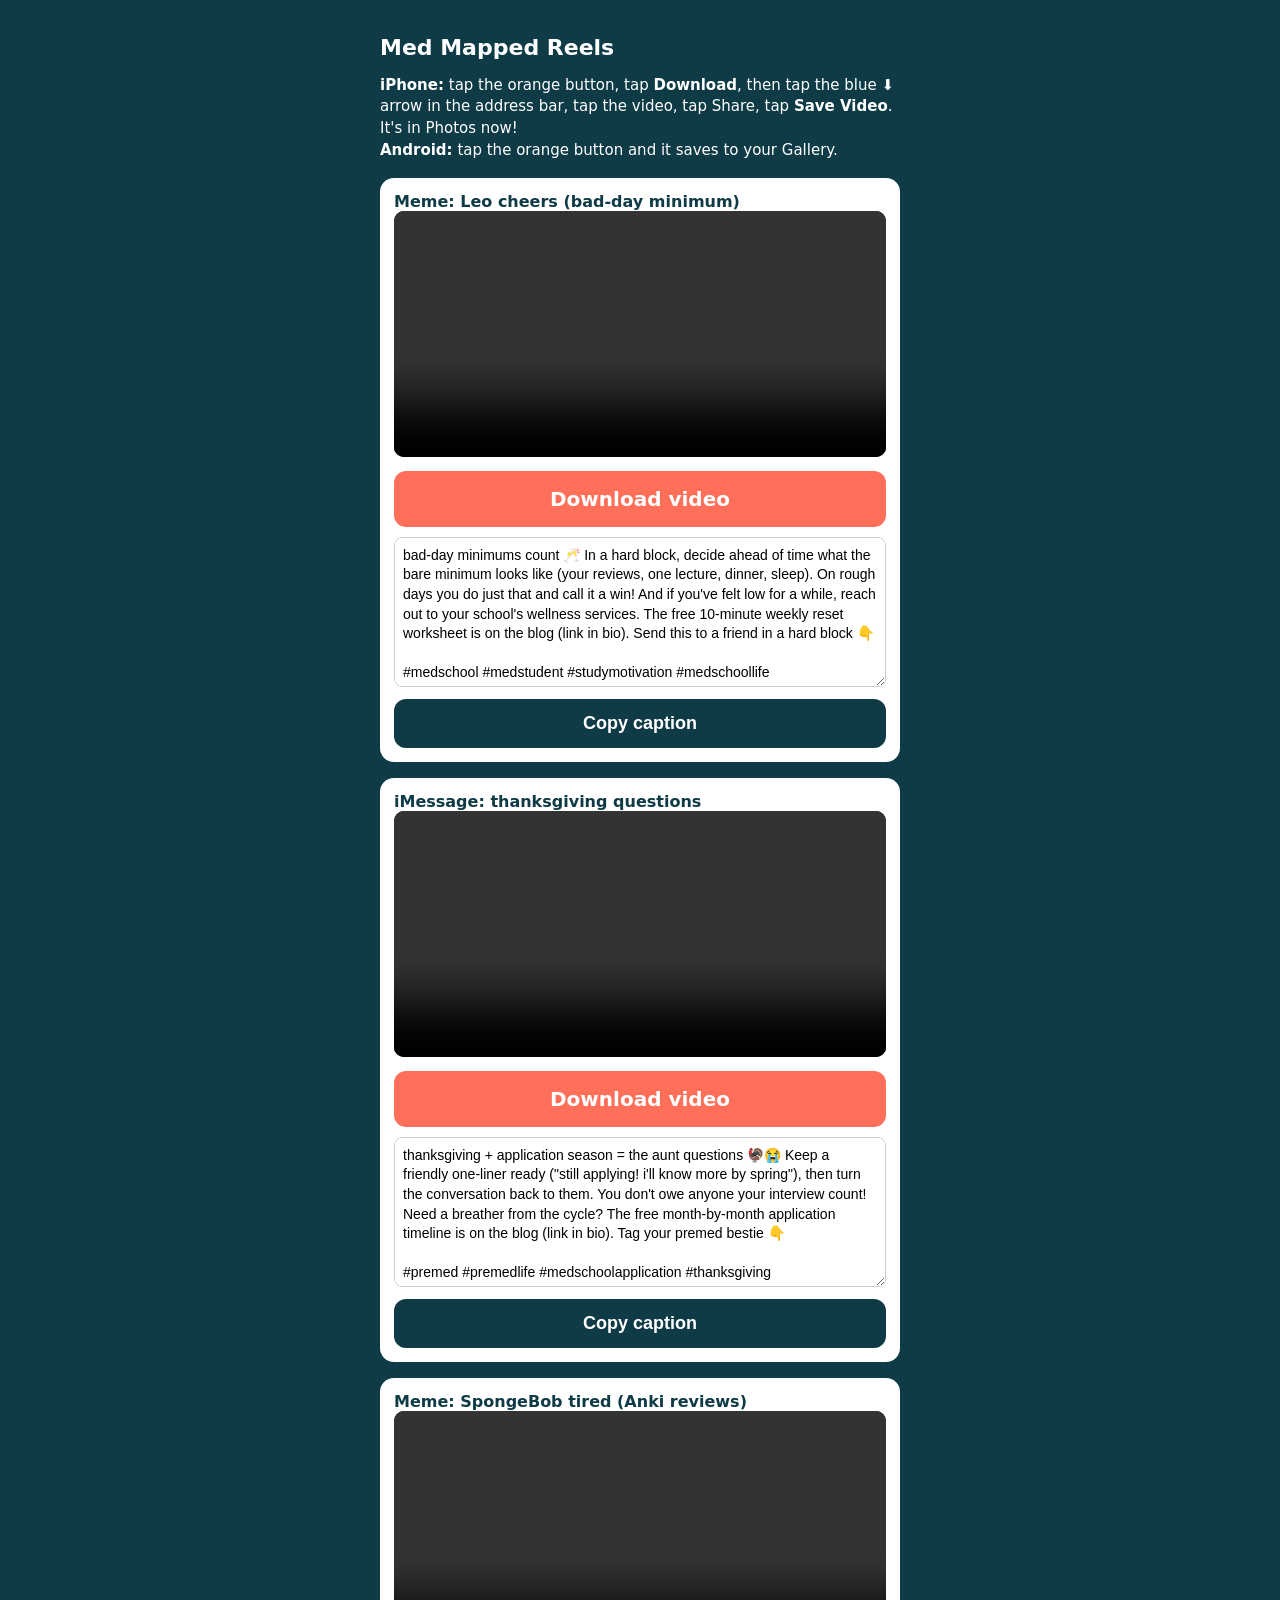
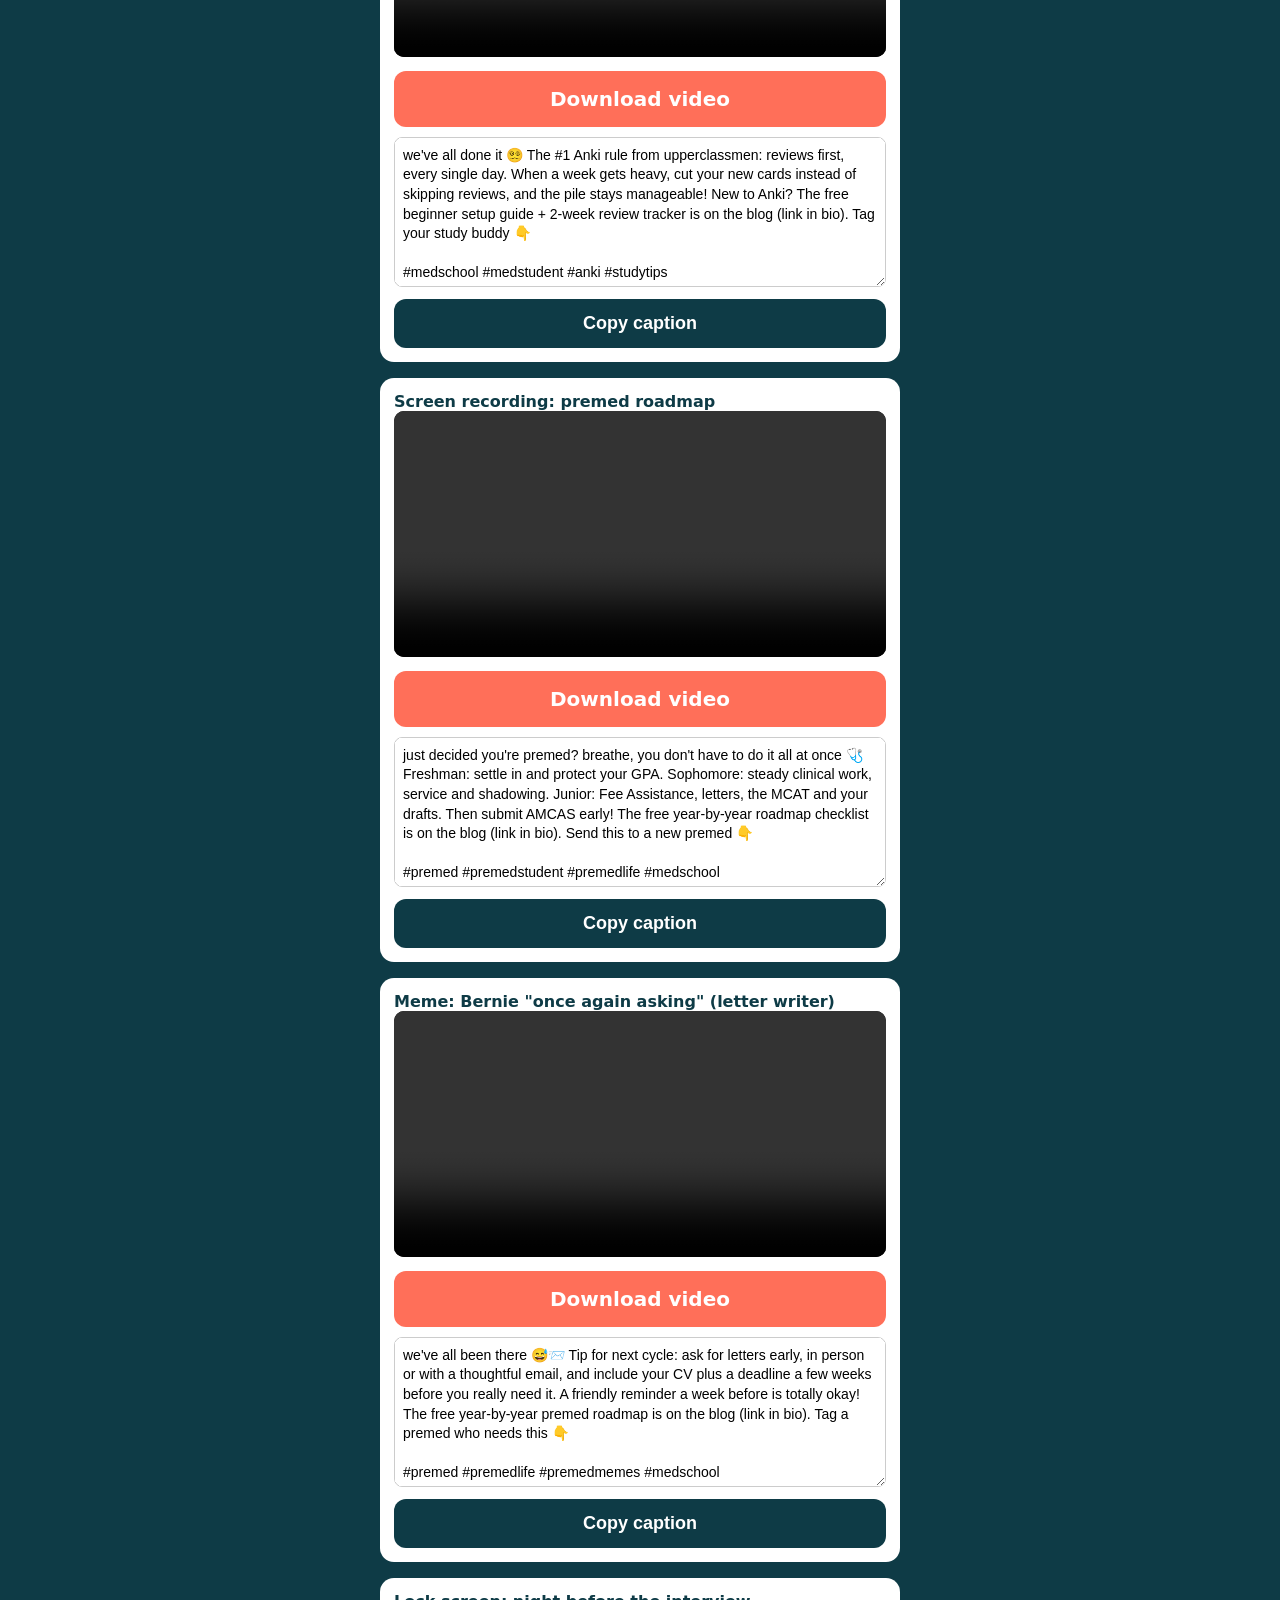
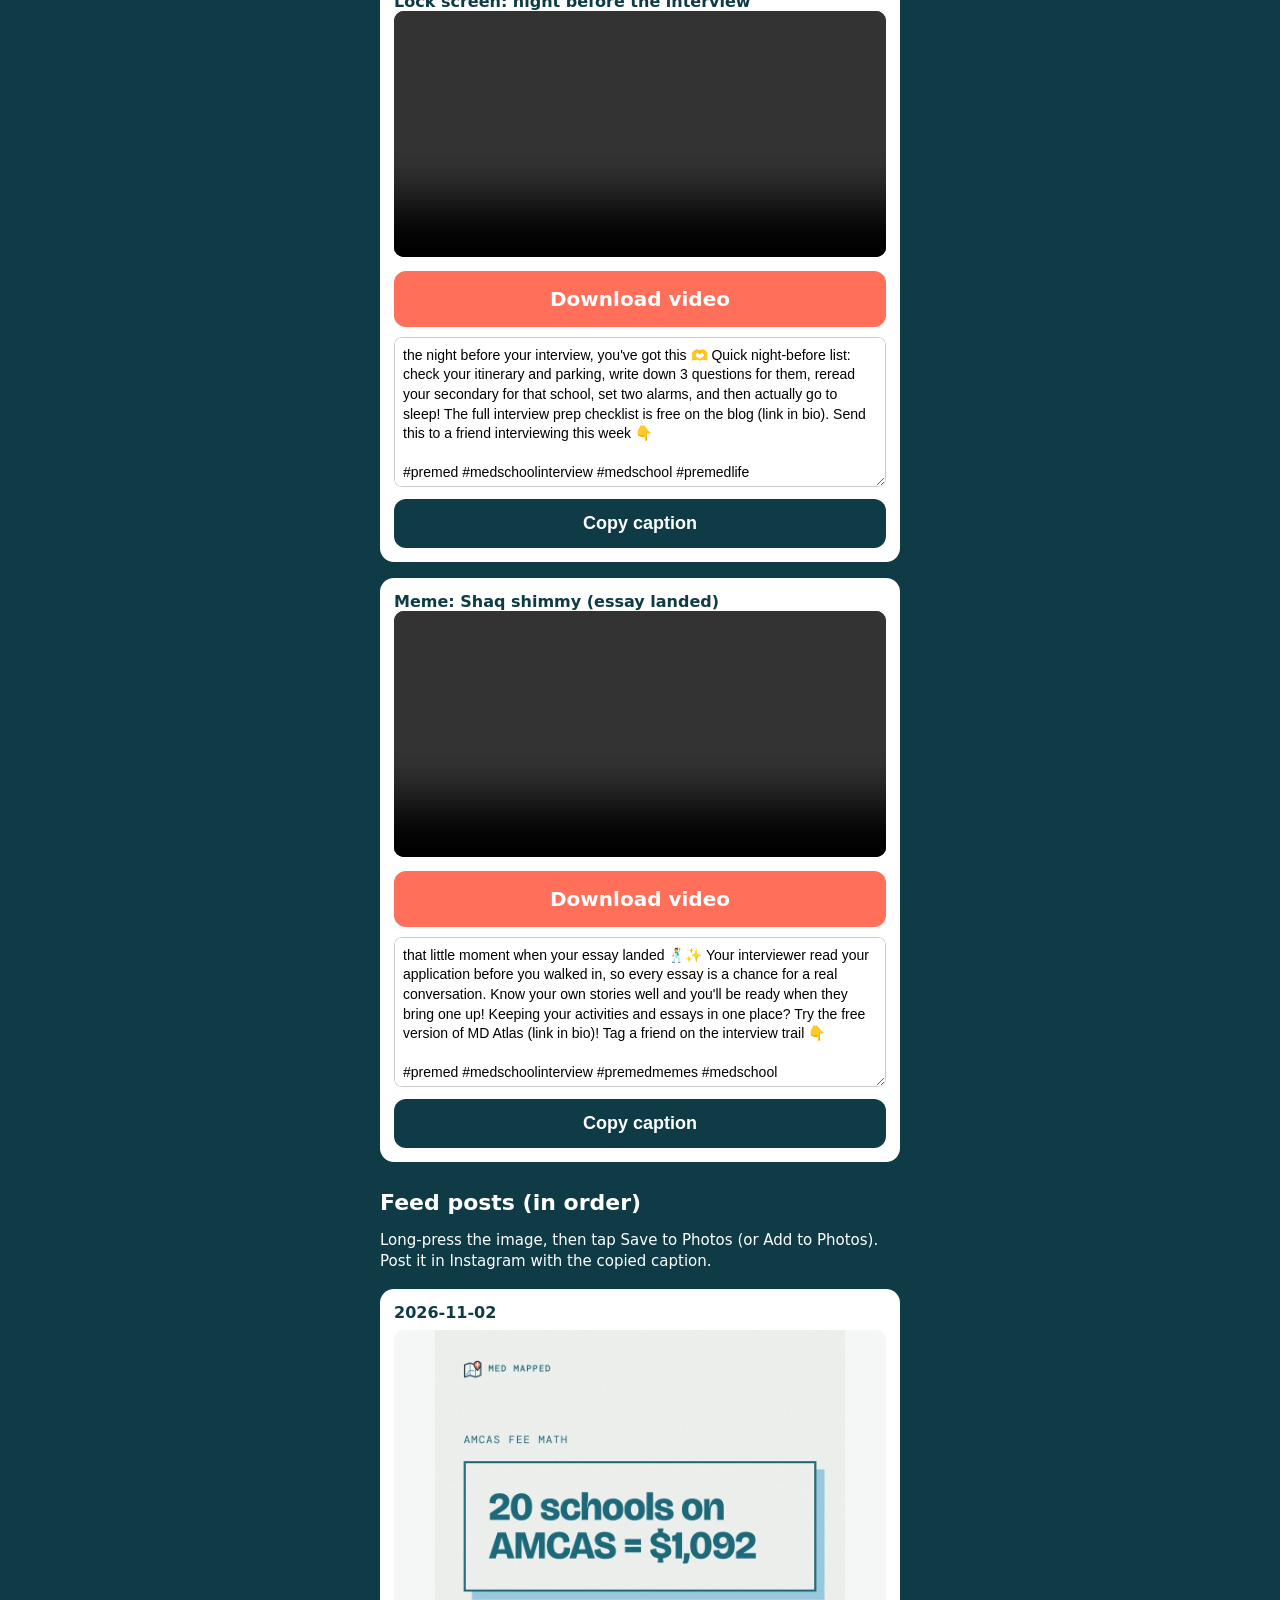
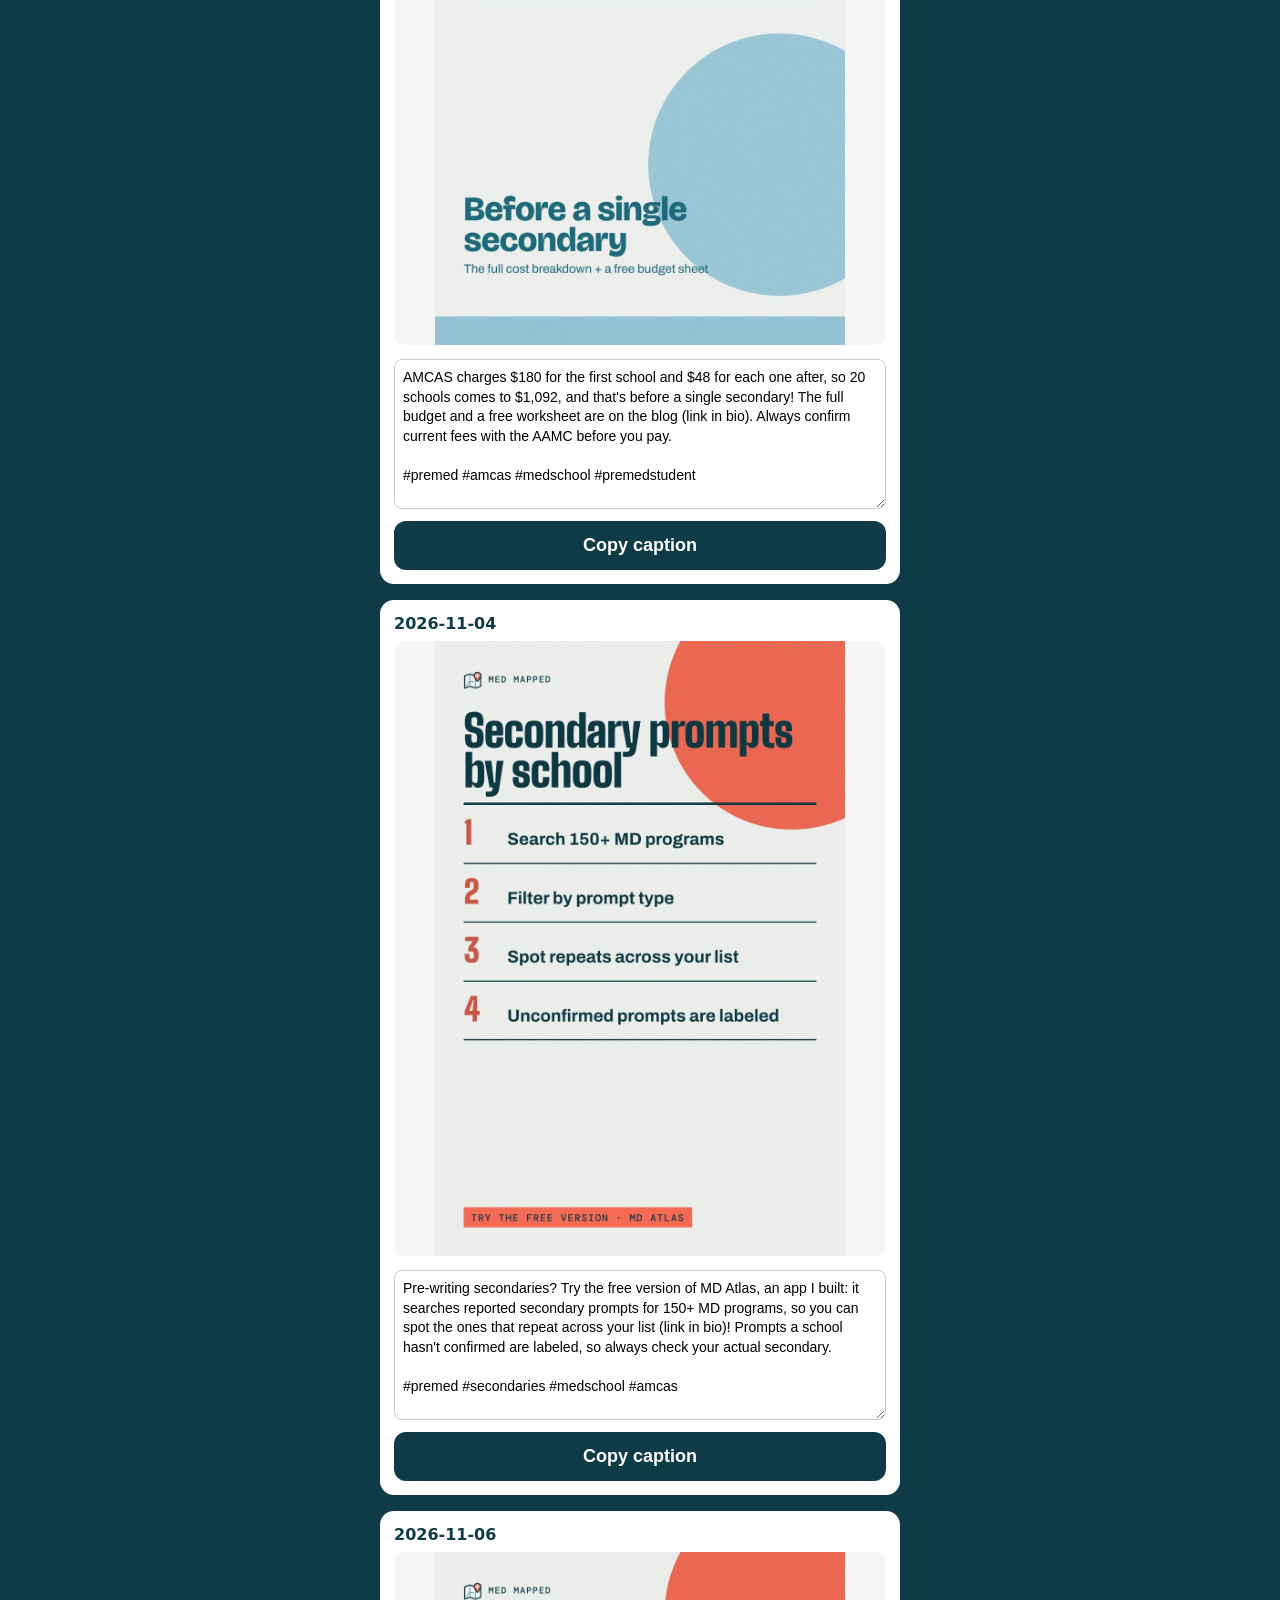
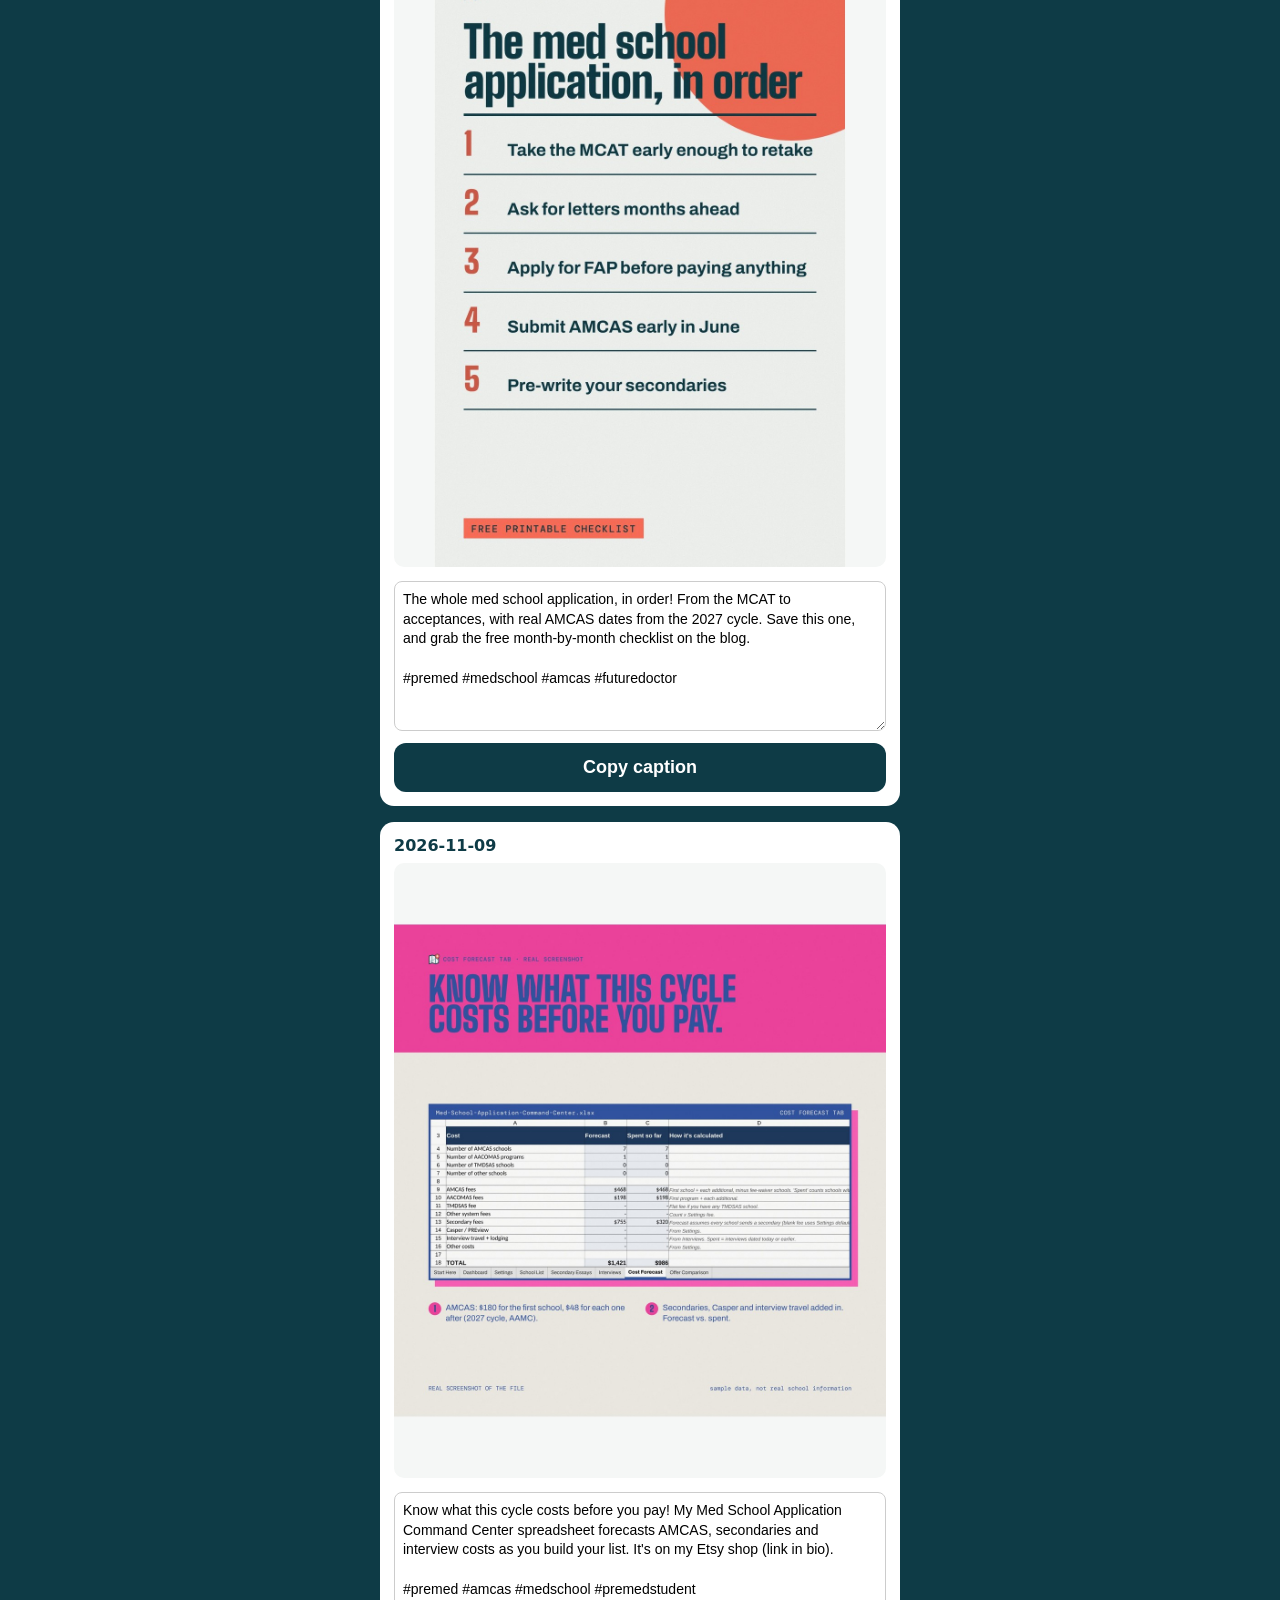
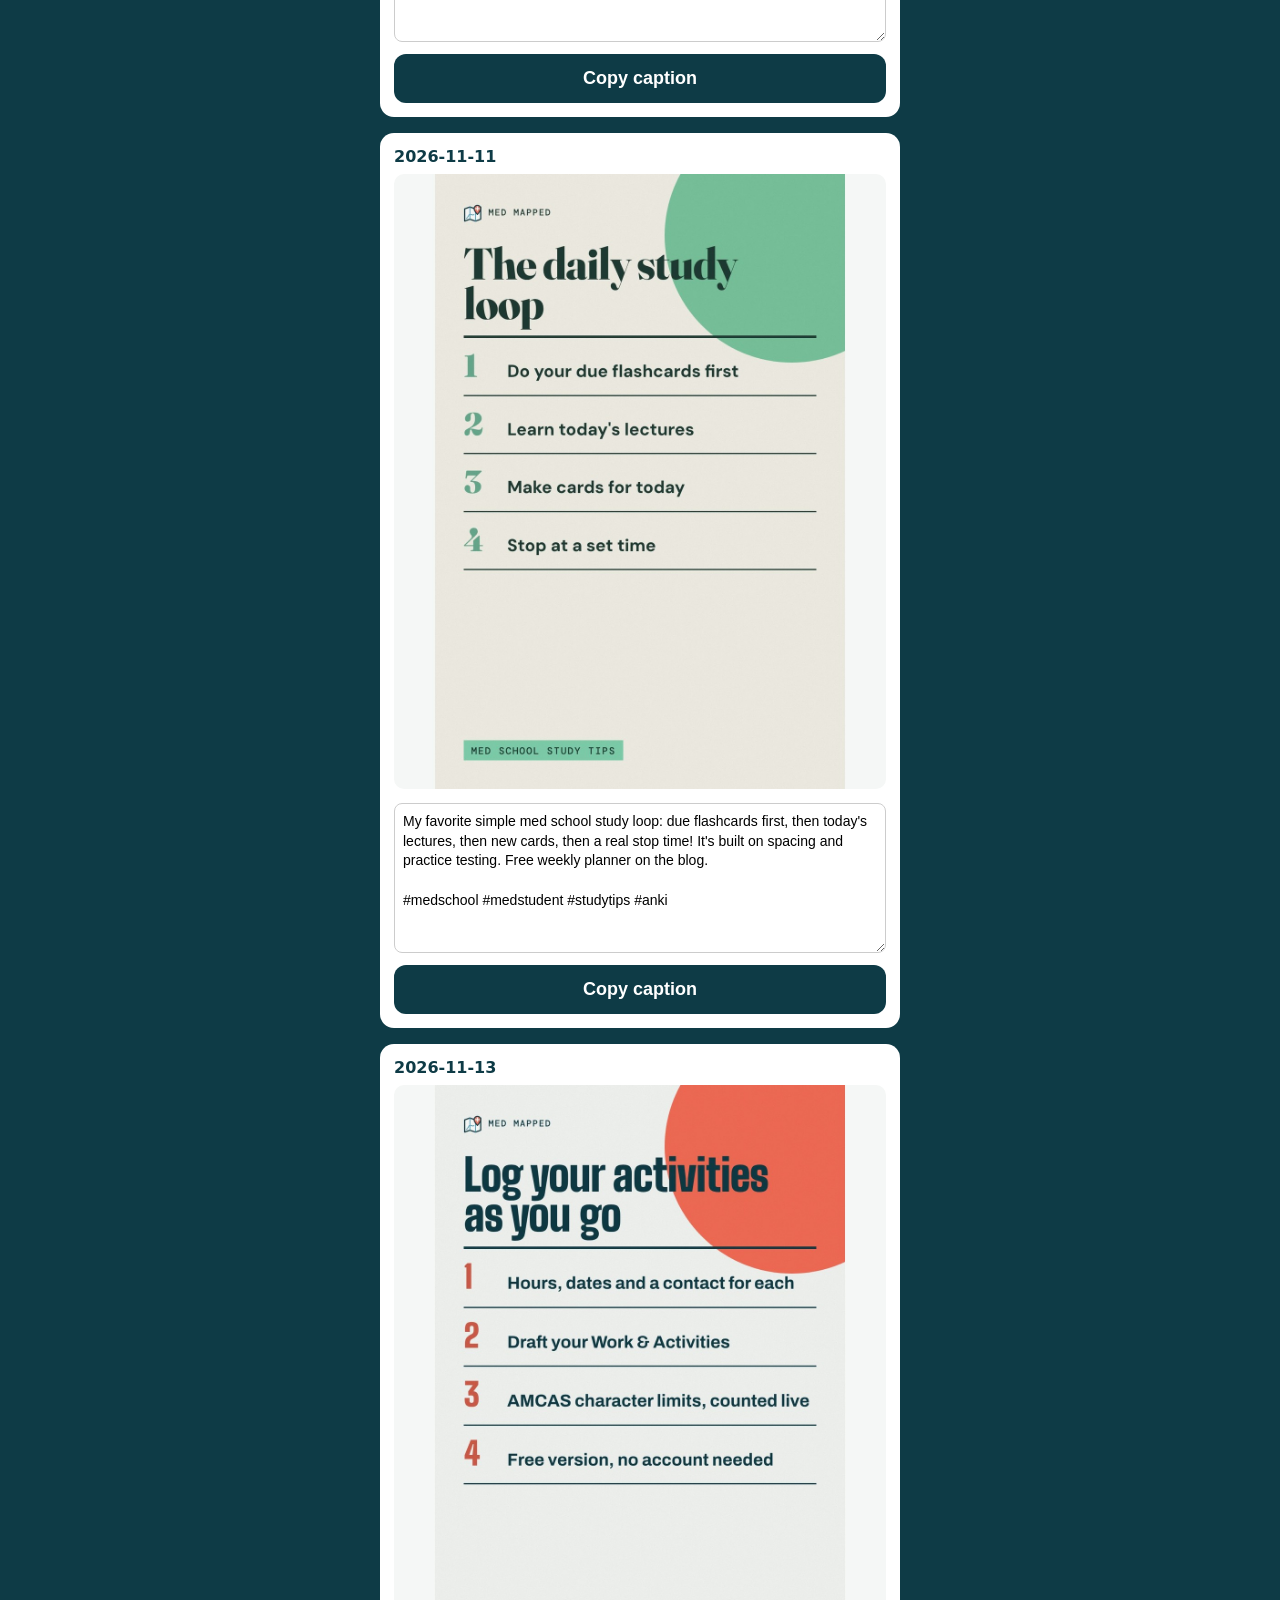
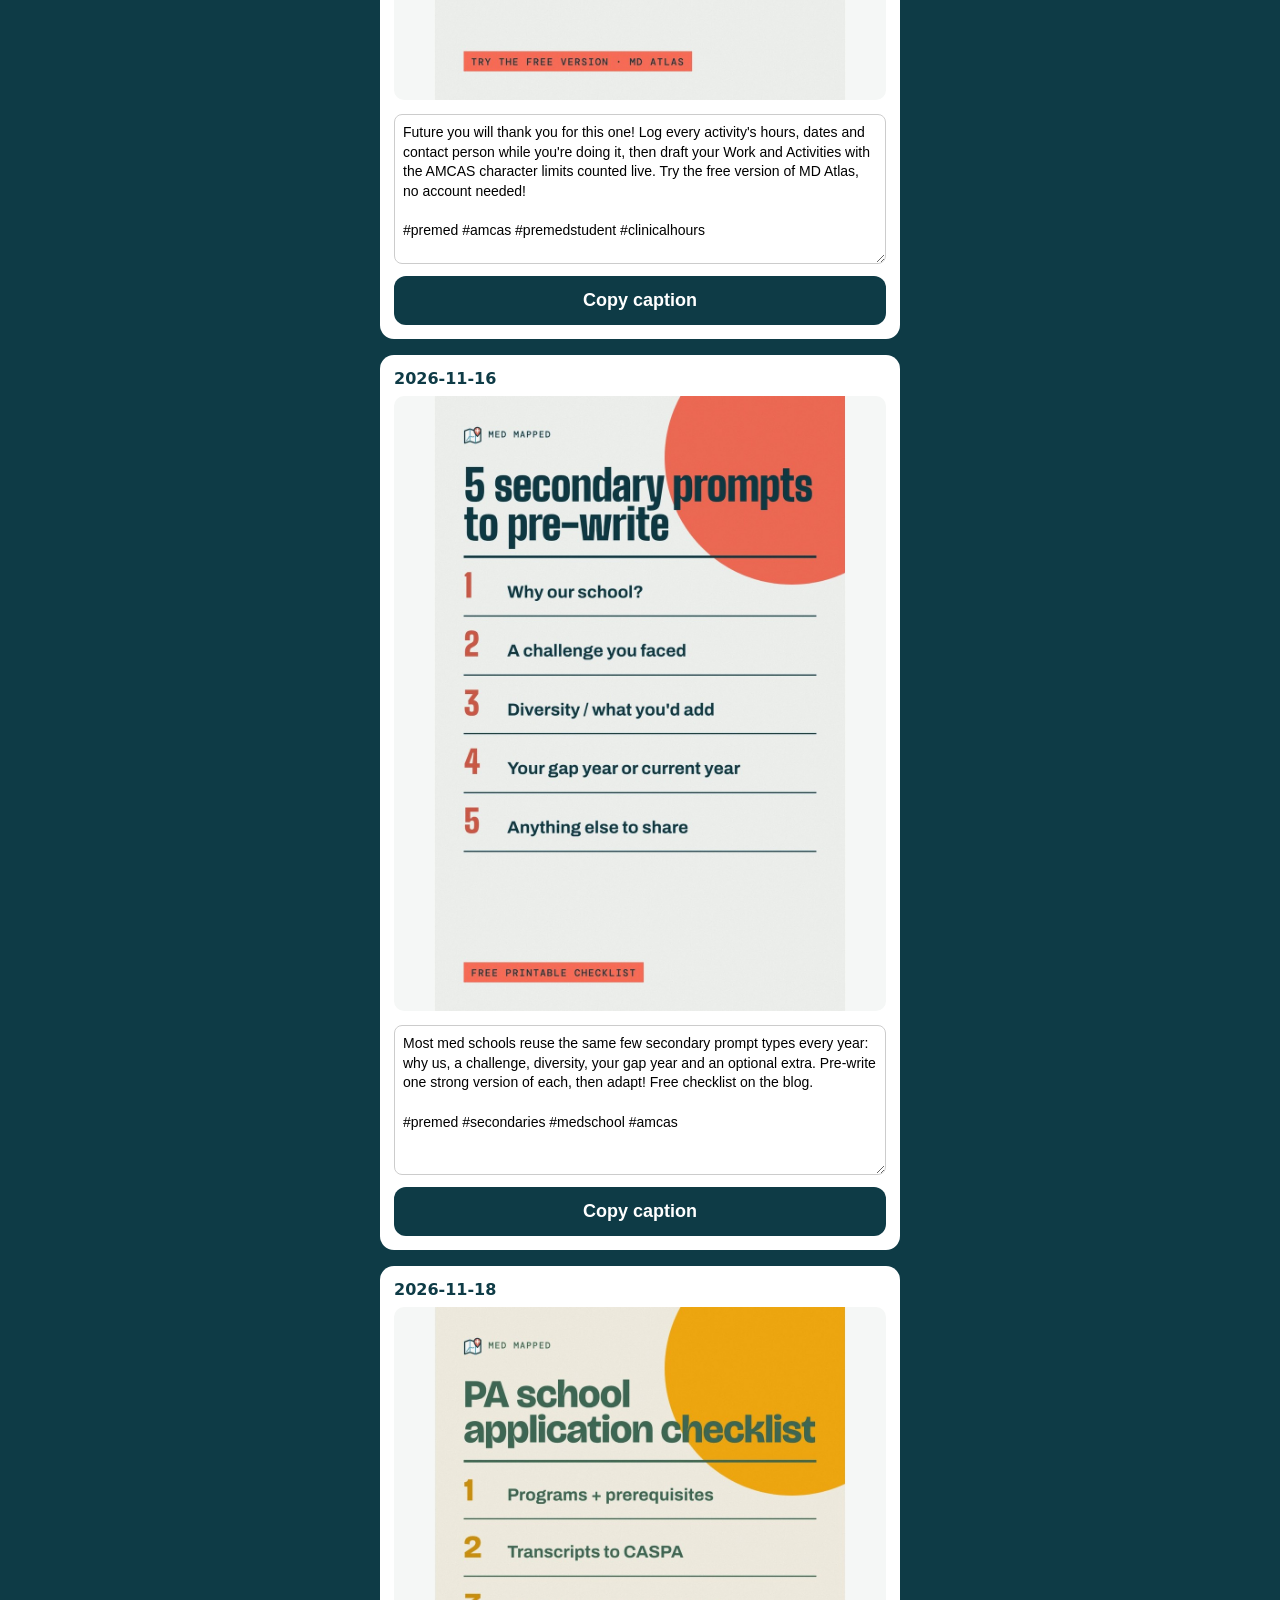
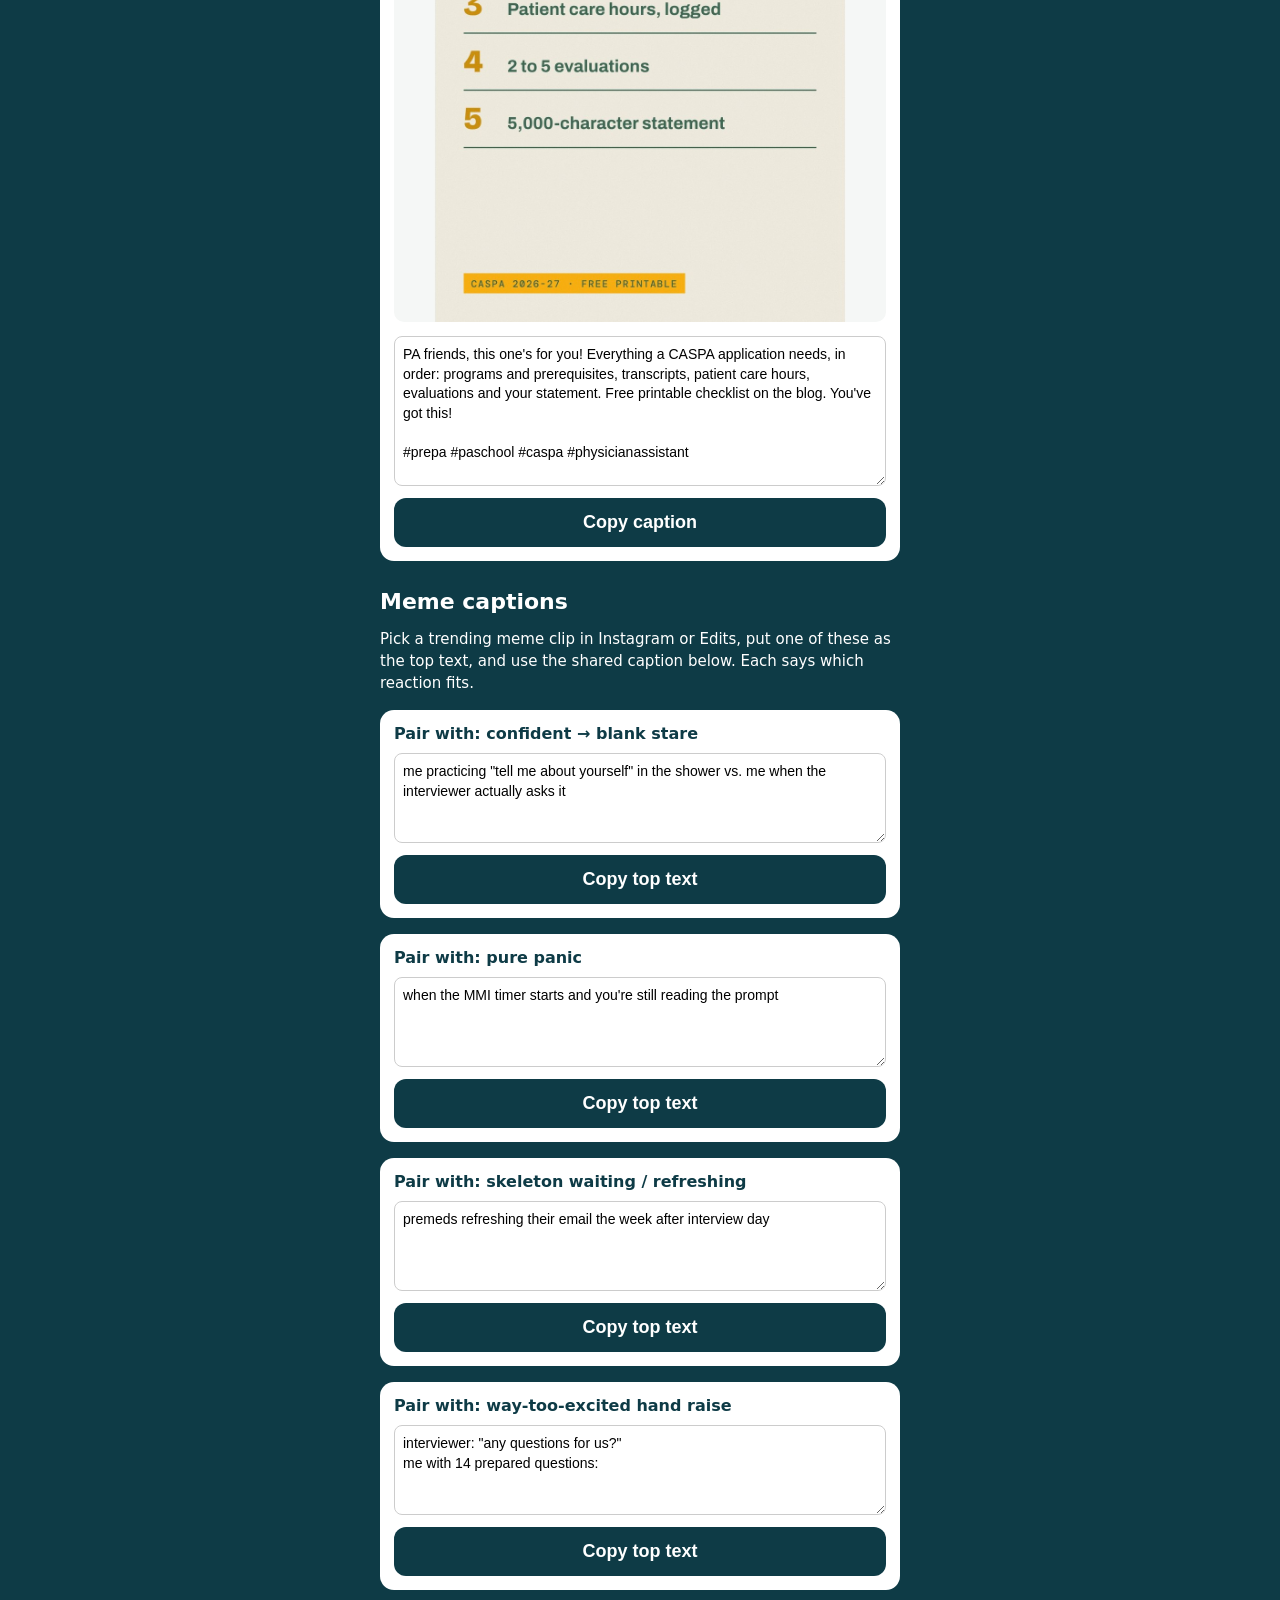
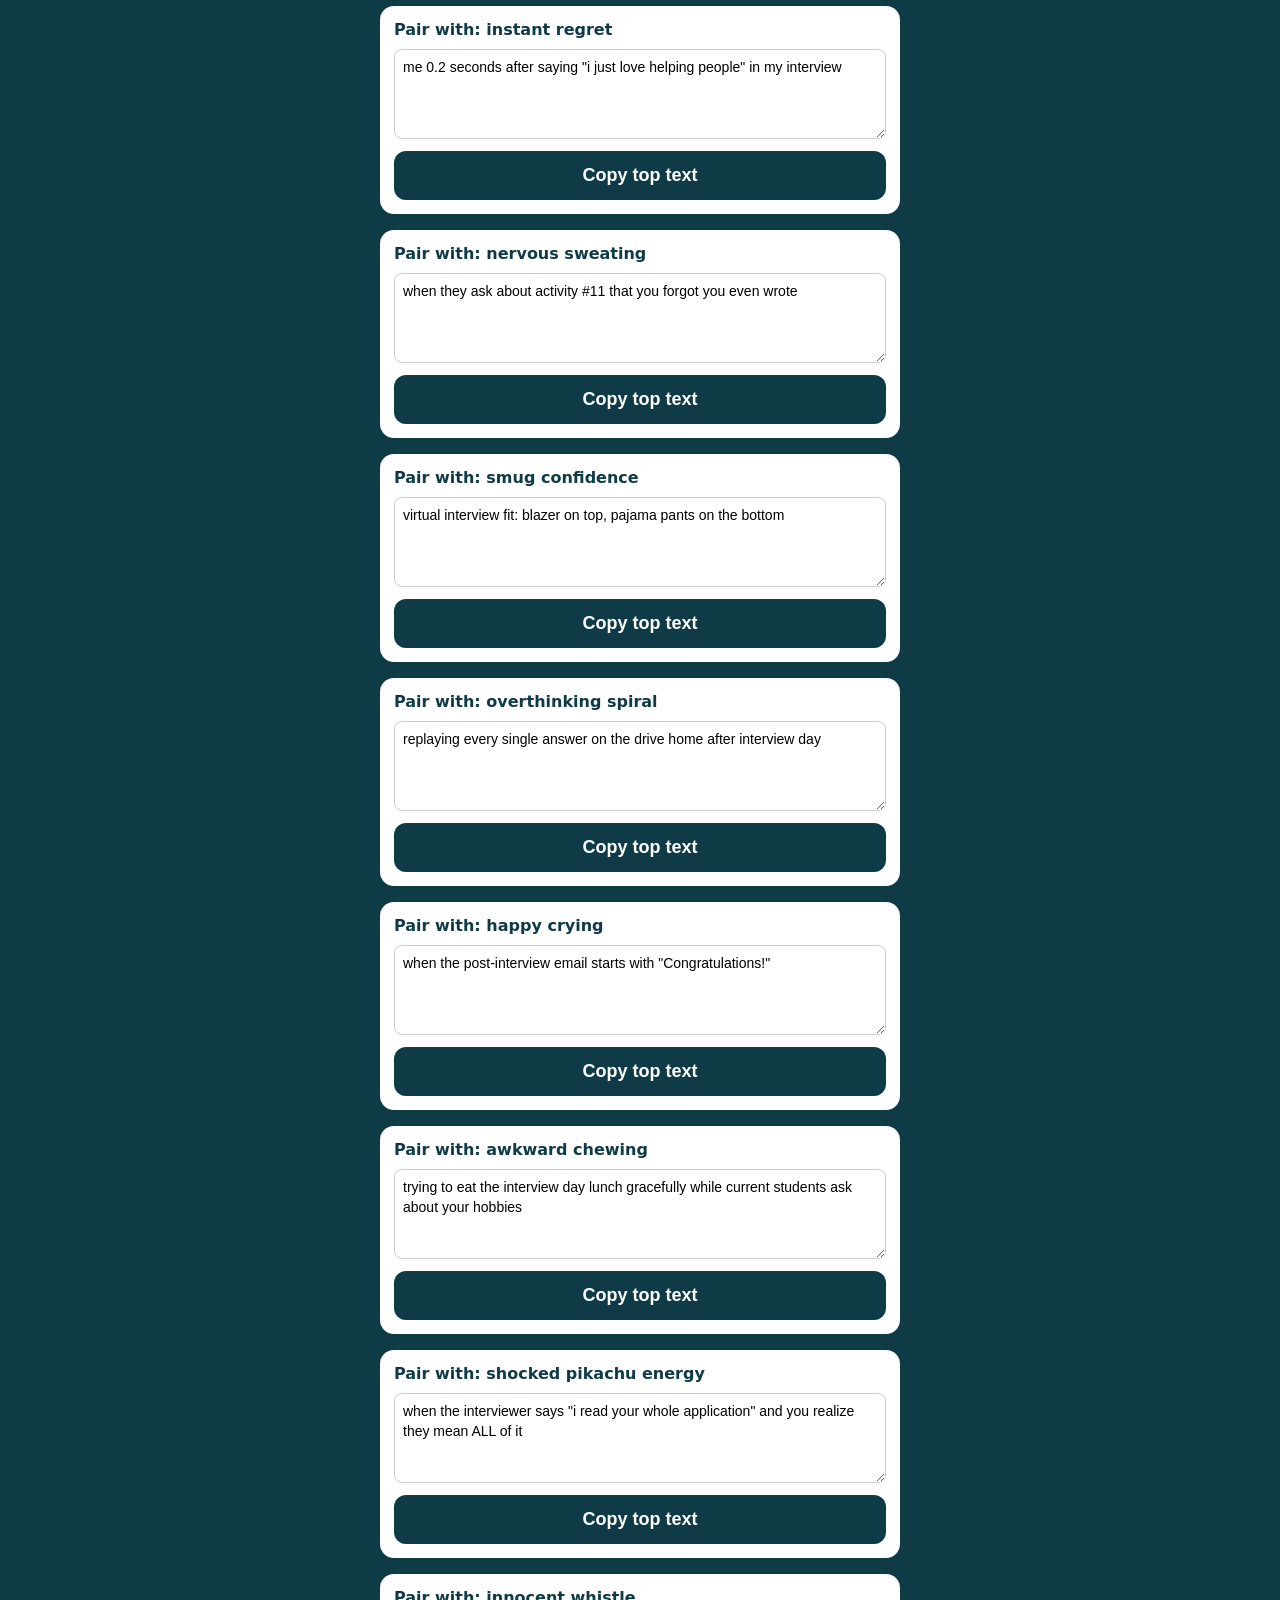
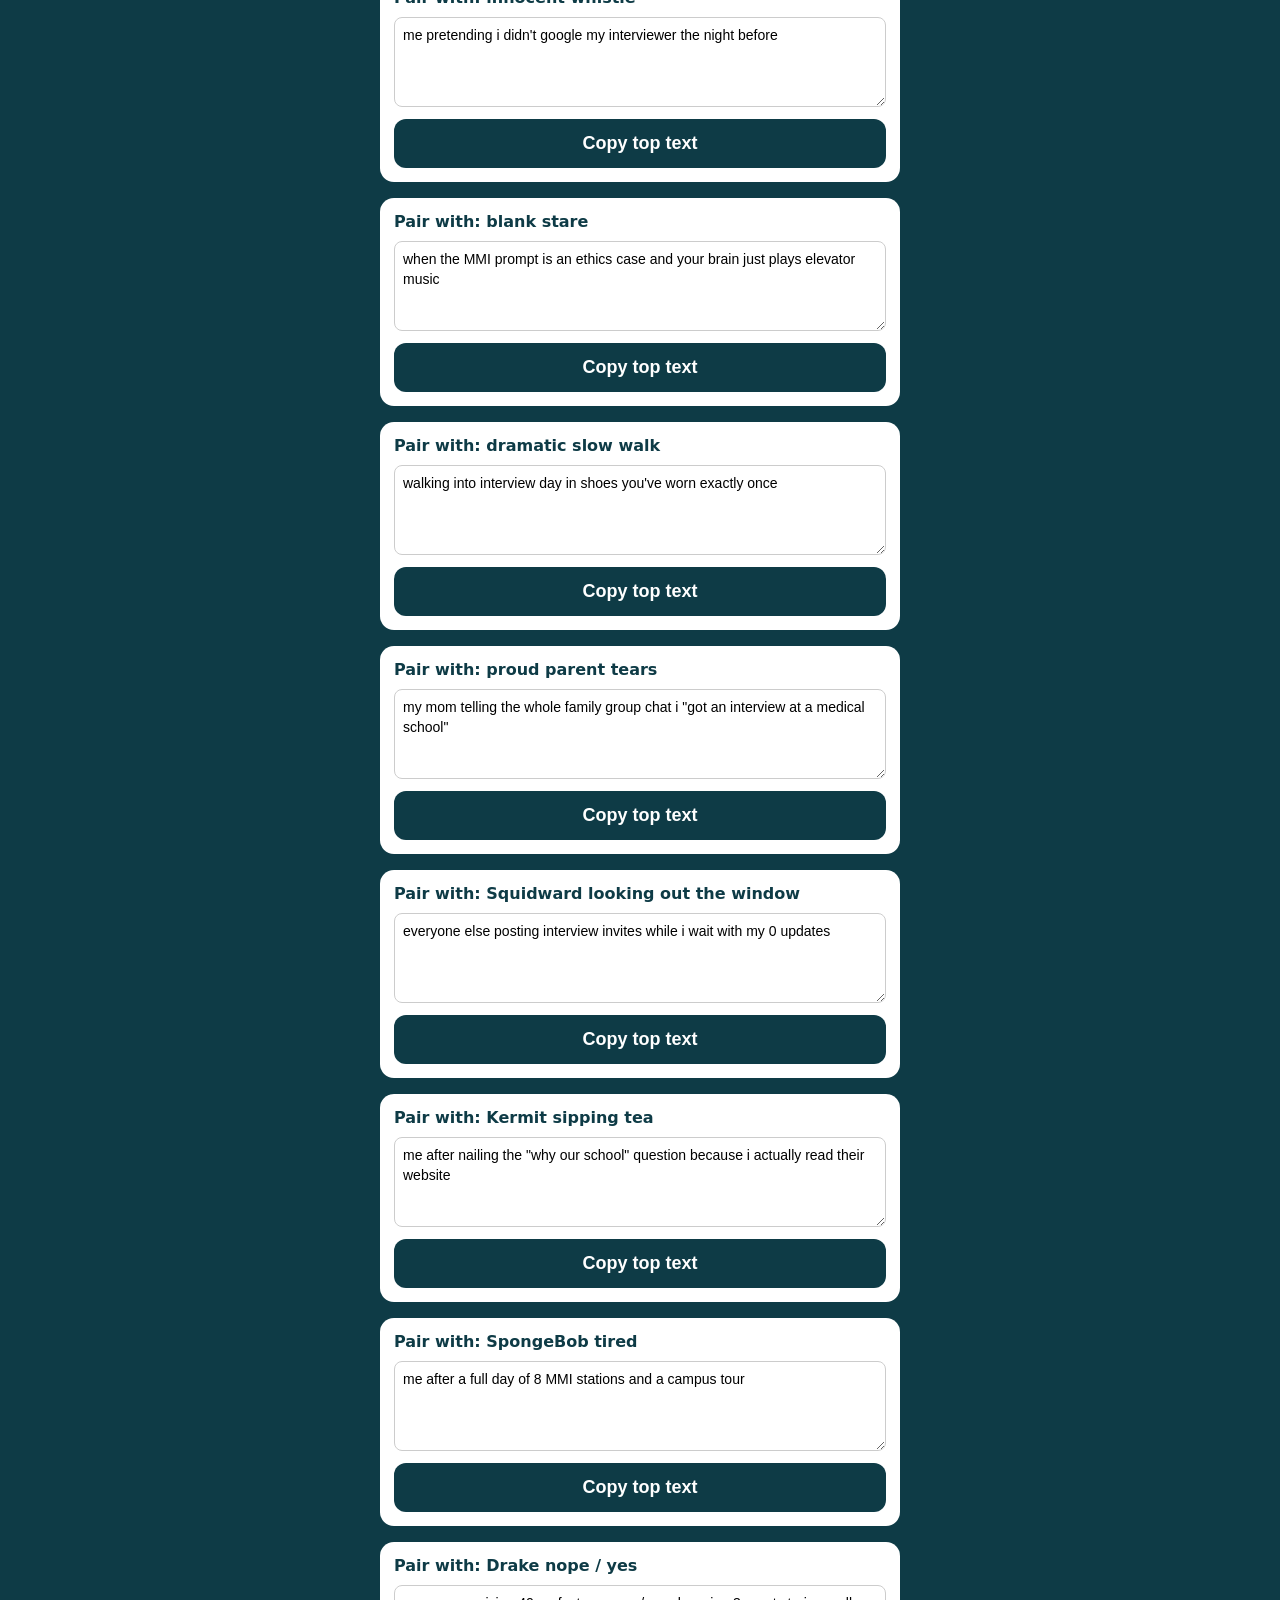
==== static/social/reels/index.html @ 2648a069 "Add reel 33 (Leo cheers meme) and run log 2026-11-20 Co-Authored-By: Claude Opus 5.5 <noreply@anthro" ====
<!doctype html><html lang="en"><head><meta charset="utf-8"><meta name="viewport" content="width=device-width,initial-scale=1"><meta name="robots" content="noindex">
<title>Reel downloads</title>
<style>body{font-family:-apple-system,system-ui,sans-serif;background:#0e3b46;color:#fff;margin:0;padding:20px 16px;max-width:520px;margin:auto}
h1{font-size:22px}.r{background:#fff;color:#0e3b46;border-radius:14px;padding:14px;margin:16px 0}video{width:100%;border-radius:10px;background:#000}
a.b{display:block;text-align:center;background:#ff6f59;color:#fff;font-weight:700;font-size:20px;padding:16px;border-radius:12px;text-decoration:none;margin-top:10px}
p{font-size:15px;line-height:1.45}textarea{width:100%;height:150px;margin-top:10px;font:14px/1.4 -apple-system,sans-serif;border:1px solid #ccc;border-radius:8px;padding:8px;box-sizing:border-box}button{width:100%;margin-top:8px;padding:14px;font-size:18px;font-weight:700;border:0;border-radius:12px;background:#0e3b46;color:#fff}</style></head><body>
<h1>Med Mapped Reels</h1>
<p><b>iPhone:</b> tap the orange button, tap <b>Download</b>, then tap the blue ⬇ arrow in the address bar, tap the video, tap Share, tap <b>Save Video</b>. It's in Photos now!<br><b>Android:</b> tap the orange button and it saves to your Gallery.</p>
<div class="r"><b>Meme: Leo cheers (bad-day minimum)</b><video src="reel-33.mp4" controls playsinline preload="metadata"></video><a class="b" href="reel-33.mp4" download="medmapped-reel-33.mp4">Download video</a>
<textarea id="c33" readonly>bad-day minimums count 🥂 In a hard block, decide ahead of time what the bare minimum looks like (your reviews, one lecture, dinner, sleep). On rough days you do just that and call it a win! And if you&#x27;ve felt low for a while, reach out to your school&#x27;s wellness services. The free 10-minute weekly reset worksheet is on the blog (link in bio). Send this to a friend in a hard block 👇

#medschool #medstudent #studymotivation #medschoollife</textarea><button onclick="navigator.clipboard.writeText(document.getElementById('c33').value);this.textContent='Copied!'">Copy caption</button></div>
<div class="r"><b>iMessage: thanksgiving questions</b><video src="reel-32.mp4" controls playsinline preload="metadata"></video><a class="b" href="reel-32.mp4" download="medmapped-reel-32.mp4">Download video</a>
<textarea id="c32" readonly>thanksgiving + application season = the aunt questions 🦃😭 Keep a friendly one-liner ready (&quot;still applying! i&#x27;ll know more by spring&quot;), then turn the conversation back to them. You don&#x27;t owe anyone your interview count! Need a breather from the cycle? The free month-by-month application timeline is on the blog (link in bio). Tag your premed bestie 👇

#premed #premedlife #medschoolapplication #thanksgiving</textarea><button onclick="navigator.clipboard.writeText(document.getElementById('c32').value);this.textContent='Copied!'">Copy caption</button></div>
<div class="r"><b>Meme: SpongeBob tired (Anki reviews)</b><video src="reel-31.mp4" controls playsinline preload="metadata"></video><a class="b" href="reel-31.mp4" download="medmapped-reel-31.mp4">Download video</a>
<textarea id="c31" readonly>we&#x27;ve all done it 😵‍💫 The #1 Anki rule from upperclassmen: reviews first, every single day. When a week gets heavy, cut your new cards instead of skipping reviews, and the pile stays manageable! New to Anki? The free beginner setup guide + 2-week review tracker is on the blog (link in bio). Tag your study buddy 👇

#medschool #medstudent #anki #studytips</textarea><button onclick="navigator.clipboard.writeText(document.getElementById('c31').value);this.textContent='Copied!'">Copy caption</button></div>
<div class="r"><b>Screen recording: premed roadmap</b><video src="reel-30.mp4" controls playsinline preload="metadata"></video><a class="b" href="reel-30.mp4" download="medmapped-reel-30.mp4">Download video</a>
<textarea id="c30" readonly>just decided you&#x27;re premed? breathe, you don&#x27;t have to do it all at once 🩺 Freshman: settle in and protect your GPA. Sophomore: steady clinical work, service and shadowing. Junior: Fee Assistance, letters, the MCAT and your drafts. Then submit AMCAS early! The free year-by-year roadmap checklist is on the blog (link in bio). Send this to a new premed 👇

#premed #premedstudent #premedlife #medschool</textarea><button onclick="navigator.clipboard.writeText(document.getElementById('c30').value);this.textContent='Copied!'">Copy caption</button></div>
<div class="r"><b>Meme: Bernie &quot;once again asking&quot; (letter writer)</b><video src="reel-29.mp4" controls playsinline preload="metadata"></video><a class="b" href="reel-29.mp4" download="medmapped-reel-29.mp4">Download video</a>
<textarea id="c29" readonly>we&#x27;ve all been there 😅📨 Tip for next cycle: ask for letters early, in person or with a thoughtful email, and include your CV plus a deadline a few weeks before you really need it. A friendly reminder a week before is totally okay! The free year-by-year premed roadmap is on the blog (link in bio). Tag a premed who needs this 👇

#premed #premedlife #premedmemes #medschool</textarea><button onclick="navigator.clipboard.writeText(document.getElementById('c29').value);this.textContent='Copied!'">Copy caption</button></div>
<div class="r"><b>Lock screen: night before the interview</b><video src="reel-28.mp4" controls playsinline preload="metadata"></video><a class="b" href="reel-28.mp4" download="medmapped-reel-28.mp4">Download video</a>
<textarea id="c28" readonly>the night before your interview, you&#x27;ve got this 🫶 Quick night-before list: check your itinerary and parking, write down 3 questions for them, reread your secondary for that school, set two alarms, and then actually go to sleep! The full interview prep checklist is free on the blog (link in bio). Send this to a friend interviewing this week 👇

#premed #medschoolinterview #medschool #premedlife</textarea><button onclick="navigator.clipboard.writeText(document.getElementById('c28').value);this.textContent='Copied!'">Copy caption</button></div>
<div class="r"><b>Meme: Shaq shimmy (essay landed)</b><video src="reel-27.mp4" controls playsinline preload="metadata"></video><a class="b" href="reel-27.mp4" download="medmapped-reel-27.mp4">Download video</a>
<textarea id="c27" readonly>that little moment when your essay landed 🕺✨ Your interviewer read your application before you walked in, so every essay is a chance for a real conversation. Know your own stories well and you&#x27;ll be ready when they bring one up! Keeping your activities and essays in one place? Try the free version of MD Atlas (link in bio)! Tag a friend on the interview trail 👇

#premed #medschoolinterview #premedmemes #medschool</textarea><button onclick="navigator.clipboard.writeText(document.getElementById('c27').value);this.textContent='Copied!'">Copy caption</button></div>
<h1 style="margin-top:28px">Feed posts (in order)</h1><p>Long-press the image, then tap Save to Photos (or Add to Photos). Post it in Instagram with the copied caption.</p>
<div class="r"><b>2026-11-02</b><img src="../ig-batch1/02-amcas-cost.jpg" style="width:100%;border-radius:10px;margin-top:8px" alt=""><textarea id="f0" readonly>AMCAS charges $180 for the first school and $48 for each one after, so 20 schools comes to $1,092, and that&#x27;s before a single secondary! The full budget and a free worksheet are on the blog (link in bio). Always confirm current fees with the AAMC before you pay.

#premed #amcas #medschool #premedstudent</textarea><button onclick="navigator.clipboard.writeText(document.getElementById('f0').value);this.textContent='Copied!'">Copy caption</button></div>
<div class="r"><b>2026-11-04</b><img src="../ig-batch1/03-secondary-prompts-free.jpg" style="width:100%;border-radius:10px;margin-top:8px" alt=""><textarea id="f1" readonly>Pre-writing secondaries? Try the free version of MD Atlas, an app I built: it searches reported secondary prompts for 150+ MD programs, so you can spot the ones that repeat across your list (link in bio)! Prompts a school hasn&#x27;t confirmed are labeled, so always check your actual secondary.

#premed #secondaries #medschool #amcas</textarea><button onclick="navigator.clipboard.writeText(document.getElementById('f1').value);this.textContent='Copied!'">Copy caption</button></div>
<div class="r"><b>2026-11-06</b><img src="../ig-batch1/04-application-timeline.jpg" style="width:100%;border-radius:10px;margin-top:8px" alt=""><textarea id="f2" readonly>The whole med school application, in order! From the MCAT to acceptances, with real AMCAS dates from the 2027 cycle. Save this one, and grab the free month-by-month checklist on the blog.

#premed #medschool #amcas #futuredoctor</textarea><button onclick="navigator.clipboard.writeText(document.getElementById('f2').value);this.textContent='Copied!'">Copy caption</button></div>
<div class="r"><b>2026-11-09</b><img src="../ig-batch1/05-tracker-cost-forecast.jpg" style="width:100%;border-radius:10px;margin-top:8px" alt=""><textarea id="f3" readonly>Know what this cycle costs before you pay! My Med School Application Command Center spreadsheet forecasts AMCAS, secondaries and interview costs as you build your list. It&#x27;s on my Etsy shop (link in bio).

#premed #amcas #medschool #premedstudent</textarea><button onclick="navigator.clipboard.writeText(document.getElementById('f3').value);this.textContent='Copied!'">Copy caption</button></div>
<div class="r"><b>2026-11-11</b><img src="../ig-batch1/06-daily-study-loop.jpg" style="width:100%;border-radius:10px;margin-top:8px" alt=""><textarea id="f4" readonly>My favorite simple med school study loop: due flashcards first, then today&#x27;s lectures, then new cards, then a real stop time! It&#x27;s built on spacing and practice testing. Free weekly planner on the blog.

#medschool #medstudent #studytips #anki</textarea><button onclick="navigator.clipboard.writeText(document.getElementById('f4').value);this.textContent='Copied!'">Copy caption</button></div>
<div class="r"><b>2026-11-13</b><img src="../ig-batch1/07-activity-log.jpg" style="width:100%;border-radius:10px;margin-top:8px" alt=""><textarea id="f5" readonly>Future you will thank you for this one! Log every activity&#x27;s hours, dates and contact person while you&#x27;re doing it, then draft your Work and Activities with the AMCAS character limits counted live. Try the free version of MD Atlas, no account needed!

#premed #amcas #premedstudent #clinicalhours</textarea><button onclick="navigator.clipboard.writeText(document.getElementById('f5').value);this.textContent='Copied!'">Copy caption</button></div>
<div class="r"><b>2026-11-16</b><img src="../ig-batch1/08-secondary-prompt-types.jpg" style="width:100%;border-radius:10px;margin-top:8px" alt=""><textarea id="f6" readonly>Most med schools reuse the same few secondary prompt types every year: why us, a challenge, diversity, your gap year and an optional extra. Pre-write one strong version of each, then adapt! Free checklist on the blog.

#premed #secondaries #medschool #amcas</textarea><button onclick="navigator.clipboard.writeText(document.getElementById('f6').value);this.textContent='Copied!'">Copy caption</button></div>
<div class="r"><b>2026-11-18</b><img src="../ig-batch1/09-pa-checklist.jpg" style="width:100%;border-radius:10px;margin-top:8px" alt=""><textarea id="f7" readonly>PA friends, this one&#x27;s for you! Everything a CASPA application needs, in order: programs and prerequisites, transcripts, patient care hours, evaluations and your statement. Free printable checklist on the blog. You&#x27;ve got this!

#prepa #paschool #caspa #physicianassistant</textarea><button onclick="navigator.clipboard.writeText(document.getElementById('f7').value);this.textContent='Copied!'">Copy caption</button></div>
<h1 style="margin-top:28px">Meme captions</h1><p>Pick a trending meme clip in Instagram or Edits, put one of these as the top text, and use the shared caption below. Each says which reaction fits.</p>
<div class="r"><b>Pair with: confident → blank stare</b><textarea id="m0" readonly style="height:90px">me practicing &quot;tell me about yourself&quot; in the shower vs. me when the interviewer actually asks it</textarea><button onclick="navigator.clipboard.writeText(document.getElementById('m0').value);this.textContent='Copied!'">Copy top text</button></div>
<div class="r"><b>Pair with: pure panic</b><textarea id="m1" readonly style="height:90px">when the MMI timer starts and you&#x27;re still reading the prompt</textarea><button onclick="navigator.clipboard.writeText(document.getElementById('m1').value);this.textContent='Copied!'">Copy top text</button></div>
<div class="r"><b>Pair with: skeleton waiting / refreshing</b><textarea id="m2" readonly style="height:90px">premeds refreshing their email the week after interview day</textarea><button onclick="navigator.clipboard.writeText(document.getElementById('m2').value);this.textContent='Copied!'">Copy top text</button></div>
<div class="r"><b>Pair with: way-too-excited hand raise</b><textarea id="m3" readonly style="height:90px">interviewer: &quot;any questions for us?&quot;
me with 14 prepared questions:</textarea><button onclick="navigator.clipboard.writeText(document.getElementById('m3').value);this.textContent='Copied!'">Copy top text</button></div>
<div class="r"><b>Pair with: instant regret</b><textarea id="m4" readonly style="height:90px">me 0.2 seconds after saying &quot;i just love helping people&quot; in my interview</textarea><button onclick="navigator.clipboard.writeText(document.getElementById('m4').value);this.textContent='Copied!'">Copy top text</button></div>
<div class="r"><b>Pair with: nervous sweating</b><textarea id="m5" readonly style="height:90px">when they ask about activity #11 that you forgot you even wrote</textarea><button onclick="navigator.clipboard.writeText(document.getElementById('m5').value);this.textContent='Copied!'">Copy top text</button></div>
<div class="r"><b>Pair with: smug confidence</b><textarea id="m6" readonly style="height:90px">virtual interview fit: blazer on top, pajama pants on the bottom</textarea><button onclick="navigator.clipboard.writeText(document.getElementById('m6').value);this.textContent='Copied!'">Copy top text</button></div>
<div class="r"><b>Pair with: overthinking spiral</b><textarea id="m7" readonly style="height:90px">replaying every single answer on the drive home after interview day</textarea><button onclick="navigator.clipboard.writeText(document.getElementById('m7').value);this.textContent='Copied!'">Copy top text</button></div>
<div class="r"><b>Pair with: happy crying</b><textarea id="m8" readonly style="height:90px">when the post-interview email starts with &quot;Congratulations!&quot;</textarea><button onclick="navigator.clipboard.writeText(document.getElementById('m8').value);this.textContent='Copied!'">Copy top text</button></div>
<div class="r"><b>Pair with: awkward chewing</b><textarea id="m9" readonly style="height:90px">trying to eat the interview day lunch gracefully while current students ask about your hobbies</textarea><button onclick="navigator.clipboard.writeText(document.getElementById('m9').value);this.textContent='Copied!'">Copy top text</button></div>
<div class="r"><b>Pair with: shocked pikachu energy</b><textarea id="m10" readonly style="height:90px">when the interviewer says &quot;i read your whole application&quot; and you realize they mean ALL of it</textarea><button onclick="navigator.clipboard.writeText(document.getElementById('m10').value);this.textContent='Copied!'">Copy top text</button></div>
<div class="r"><b>Pair with: innocent whistle</b><textarea id="m11" readonly style="height:90px">me pretending i didn&#x27;t google my interviewer the night before</textarea><button onclick="navigator.clipboard.writeText(document.getElementById('m11').value);this.textContent='Copied!'">Copy top text</button></div>
<div class="r"><b>Pair with: blank stare</b><textarea id="m12" readonly style="height:90px">when the MMI prompt is an ethics case and your brain just plays elevator music</textarea><button onclick="navigator.clipboard.writeText(document.getElementById('m12').value);this.textContent='Copied!'">Copy top text</button></div>
<div class="r"><b>Pair with: dramatic slow walk</b><textarea id="m13" readonly style="height:90px">walking into interview day in shoes you&#x27;ve worn exactly once</textarea><button onclick="navigator.clipboard.writeText(document.getElementById('m13').value);this.textContent='Copied!'">Copy top text</button></div>
<div class="r"><b>Pair with: proud parent tears</b><textarea id="m14" readonly style="height:90px">my mom telling the whole family group chat i &quot;got an interview at a medical school&quot;</textarea><button onclick="navigator.clipboard.writeText(document.getElementById('m14').value);this.textContent='Copied!'">Copy top text</button></div>
<div class="r"><b>Pair with: Squidward looking out the window</b><textarea id="m15" readonly style="height:90px">everyone else posting interview invites while i wait with my 0 updates</textarea><button onclick="navigator.clipboard.writeText(document.getElementById('m15').value);this.textContent='Copied!'">Copy top text</button></div>
<div class="r"><b>Pair with: Kermit sipping tea</b><textarea id="m16" readonly style="height:90px">me after nailing the &quot;why our school&quot; question because i actually read their website</textarea><button onclick="navigator.clipboard.writeText(document.getElementById('m16').value);this.textContent='Copied!'">Copy top text</button></div>
<div class="r"><b>Pair with: SpongeBob tired</b><textarea id="m17" readonly style="height:90px">me after a full day of 8 MMI stations and a campus tour</textarea><button onclick="navigator.clipboard.writeText(document.getElementById('m17').value);this.textContent='Copied!'">Copy top text</button></div>
<div class="r"><b>Pair with: Drake nope / yes</b><textarea id="m18" readonly style="height:90px">nope: memorizing 40 perfect answers / yes: knowing 3 great stories really well</textarea><button onclick="navigator.clipboard.writeText(document.getElementById('m18').value);this.textContent='Copied!'">Copy top text</button></div>
<div class="r"><b>Pair with: Gordon Ramsay &quot;finally, some good food&quot;</b><textarea id="m19" readonly style="height:90px">when the interviewer actually read your personal statement and asks a real follow-up</textarea><button onclick="navigator.clipboard.writeText(document.getElementById('m19').value);this.textContent='Copied!'">Copy top text</button></div>
<div class="r"><b>Pair with: Homer backing into the bushes</b><textarea id="m20" readonly style="height:90px">me when the student panel asks &quot;so what&#x27;s your favorite thing about our curriculum?&quot;</textarea><button onclick="navigator.clipboard.writeText(document.getElementById('m20').value);this.textContent='Copied!'">Copy top text</button></div>
<div class="r"><b>Pair with: Michael Scott &quot;no, no, no&quot;</b><textarea id="m21" readonly style="height:90px">interviewer: &quot;do you have any questions for us?&quot;
me: &quot;nope, you covered everything!&quot;</textarea><button onclick="navigator.clipboard.writeText(document.getElementById('m21').value);this.textContent='Copied!'">Copy top text</button></div>
<div class="r"><b>Pair with: Spider-Man pointing at Spider-Man</b><textarea id="m22" readonly style="height:90px">two applicants in the waiting room both asking &quot;so what&#x27;s your favorite thing about this school?&quot;</textarea><button onclick="navigator.clipboard.writeText(document.getElementById('m22').value);this.textContent='Copied!'">Copy top text</button></div>
<div class="r"><b>Pair with: frantic typing</b><textarea id="m23" readonly style="height:90px">me in the parking lot writing down every interviewer&#x27;s name before i forget</textarea><button onclick="navigator.clipboard.writeText(document.getElementById('m23').value);this.textContent='Copied!'">Copy top text</button></div>
<div class="r"><b>Pair with: Kermit sipping tea</b><textarea id="m24" readonly style="height:90px">me after finding my school&#x27;s student-run free clinic for my &quot;why our school&quot; answer</textarea><button onclick="navigator.clipboard.writeText(document.getElementById('m24').value);this.textContent='Copied!'">Copy top text</button></div>
<div class="r"><b>Pair with: SpongeBob tired</b><textarea id="m25" readonly style="height:90px">me after rereading my own personal statement for the 9th time this week</textarea><button onclick="navigator.clipboard.writeText(document.getElementById('m25').value);this.textContent='Copied!'">Copy top text</button></div>
<div class="r"><b>Pair with: Chloe side-eye</b><textarea id="m26" readonly style="height:90px">when the other applicant in the waiting room says they &quot;didn&#x27;t really prep&quot;</textarea><button onclick="navigator.clipboard.writeText(document.getElementById('m26').value);this.textContent='Copied!'">Copy top text</button></div>
<div class="r"><b>Pair with: Patrick staring blankly</b><textarea id="m27" readonly style="height:90px">when the zoom interview says &quot;the host will let you in soon&quot; and it&#x27;s been 11 minutes</textarea><button onclick="navigator.clipboard.writeText(document.getElementById('m27').value);this.textContent='Copied!'">Copy top text</button></div>
<div class="r"><b>Pair with: cat staring into the camera</b><textarea id="m28" readonly style="height:90px">me checking my teeth in the zoom preview for the 40th time</textarea><button onclick="navigator.clipboard.writeText(document.getElementById('m28').value);this.textContent='Copied!'">Copy top text</button></div>
<div class="r"><b>Pair with: Wednesday Addams stare</b><textarea id="m29" readonly style="height:90px">me making perfect eye contact with the webcam instead of the interviewer&#x27;s face</textarea><button onclick="navigator.clipboard.writeText(document.getElementById('m29').value);this.textContent='Copied!'">Copy top text</button></div>
<div class="r"><b>Pair with: SpongeBob imagination rainbow</b><textarea id="m30" readonly style="height:90px">me picturing my acceptance email after one good interview answer</textarea><button onclick="navigator.clipboard.writeText(document.getElementById('m30').value);this.textContent='Copied!'">Copy top text</button></div>
<div class="r"><b>Pair with: Kevin James hands in pockets</b><textarea id="m31" readonly style="height:90px">me walking out of my last interview of the season like nothing happened</textarea><button onclick="navigator.clipboard.writeText(document.getElementById('m31').value);this.textContent='Copied!'">Copy top text</button></div>
<div class="r"><b>Pair with: Kermit typing frantically</b><textarea id="m32" readonly style="height:90px">me writing my update letter the second something new happens</textarea><button onclick="navigator.clipboard.writeText(document.getElementById('m32').value);this.textContent='Copied!'">Copy top text</button></div>
<div class="r"><b>Pair with: Squidward window stare</b><textarea id="m33" readonly style="height:90px">me watching everyone post interview invites while i wait for mine</textarea><button onclick="navigator.clipboard.writeText(document.getElementById('m33').value);this.textContent='Copied!'">Copy top text</button></div>
<div class="r"><b>Pair with: Drake no / yes</b><textarea id="m34" readonly style="height:90px">rehearsing in my head ❌ practicing out loud to my dog ✅</textarea><button onclick="navigator.clipboard.writeText(document.getElementById('m34').value);this.textContent='Copied!'">Copy top text</button></div>
<div class="r"><b>Pair with: Spider-Man pointing at Spider-Man</b><textarea id="m35" readonly style="height:90px">every applicant in the waiting room wearing the same navy suit</textarea><button onclick="navigator.clipboard.writeText(document.getElementById('m35').value);this.textContent='Copied!'">Copy top text</button></div>
<div class="r"><b>Pair with: SpongeBob tired &quot;is mayonnaise an instrument&quot; face</b><textarea id="m36" readonly style="height:90px">me after my interviewer asks &quot;so, tell me about yourself&quot; and i forget my own name</textarea><button onclick="navigator.clipboard.writeText(document.getElementById('m36').value);this.textContent='Copied!'">Copy top text</button></div>
<div class="r"><b>Pair with: dog nodding approvingly</b><textarea id="m37" readonly style="height:90px">when the MMI prompt is about a topic you actually read up on last night</textarea><button onclick="navigator.clipboard.writeText(document.getElementById('m37').value);this.textContent='Copied!'">Copy top text</button></div>
<div class="r"><b>Pair with: Leo raising a glass (Gatsby toast)</b><textarea id="m38" readonly style="height:90px">to everyone who sent thank-you notes the same night 🥂</textarea><button onclick="navigator.clipboard.writeText(document.getElementById('m38').value);this.textContent='Copied!'">Copy top text</button></div>
<div class="r"><b>Pair with: Patrick &quot;we should take [it] and push it somewhere else&quot;</b><textarea id="m39" readonly style="height:90px">me deleting &quot;ever since i was a child&quot; from my personal statement for the 4th time</textarea><button onclick="navigator.clipboard.writeText(document.getElementById('m39').value);this.textContent='Copied!'">Copy top text</button></div>
<div class="r"><b>Pair with: Ryan Gosling staring (Blade Runner)</b><textarea id="m40" readonly style="height:90px">me watching my word count go from 6,100 to 5,300 characters</textarea><button onclick="navigator.clipboard.writeText(document.getElementById('m40').value);this.textContent='Copied!'">Copy top text</button></div>
<div class="r"><b>Pair with: Kombucha girl unsure → convinced</b><textarea id="m41" readonly style="height:90px">my personal statement draft 1 vs draft 5</textarea><button onclick="navigator.clipboard.writeText(document.getElementById('m41').value);this.textContent='Copied!'">Copy top text</button></div>
<div class="r"><b>Pair with: Jim Halpert looking at the camera</b><textarea id="m42" readonly style="height:90px">when the MMI prompt is literally the ethics case you practiced last night</textarea><button onclick="navigator.clipboard.writeText(document.getElementById('m42').value);this.textContent='Copied!'">Copy top text</button></div>
<div class="r"><b>Pair with: monkey thinking</b><textarea id="m43" readonly style="height:90px">me deciding if &quot;my biggest weakness is perfectionism&quot; is still allowed (it&#x27;s not)</textarea><button onclick="navigator.clipboard.writeText(document.getElementById('m43').value);this.textContent='Copied!'">Copy top text</button></div>
<div class="r"><b>Pair with: SpongeBob nervous waiting</b><textarea id="m44" readonly style="height:90px">me after hitting send on my update letter</textarea><button onclick="navigator.clipboard.writeText(document.getElementById('m44').value);this.textContent='Copied!'">Copy top text</button></div>
<div class="r"><b>Pair with: Drake disapproving / approving</b><textarea id="m45" readonly style="height:90px">rereading my notes for the 4th time ❌ doing 20 questions and reviewing every miss ✅</textarea><button onclick="navigator.clipboard.writeText(document.getElementById('m45').value);this.textContent='Copied!'">Copy top text</button></div>
<div class="r"><b>Pair with: Michael Scott screaming no</b><textarea id="m46" readonly style="height:90px">me realizing the block exam is in 13 days, not 31</textarea><button onclick="navigator.clipboard.writeText(document.getElementById('m46').value);this.textContent='Copied!'">Copy top text</button></div>
<div class="r"><b>Pair with: cat staring at the screen</b><textarea id="m47" readonly style="height:90px">me at 11pm the night before the exam knowing the best move is to go to sleep</textarea><button onclick="navigator.clipboard.writeText(document.getElementById('m47').value);this.textContent='Copied!'">Copy top text</button></div>
<div class="r"><b>Pair with: Spongebob tired / exhausted</b><textarea id="m48" readonly style="height:90px">me after my 4th interview of the month saying &quot;i&#x27;ve always been passionate about medicine&quot; with my whole chest</textarea><button onclick="navigator.clipboard.writeText(document.getElementById('m48').value);this.textContent='Copied!'">Copy top text</button></div>
<div class="r"><b>Pair with: Patrick Star wallet meme</b><textarea id="m49" readonly style="height:90px">interviewer: so why our school? me: (cites the one thing from their website i actually remember)</textarea><button onclick="navigator.clipboard.writeText(document.getElementById('m49').value);this.textContent='Copied!'">Copy top text</button></div>
<div class="r"><b>Pair with: Kevin spilling chili</b><textarea id="m50" readonly style="height:90px">my composure when they ask &quot;tell me about a time you failed&quot;</textarea><button onclick="navigator.clipboard.writeText(document.getElementById('m50').value);this.textContent='Copied!'">Copy top text</button></div>
<div class="r"><b>Pair with: Mr. Krabs confused (blurry)</b><textarea id="m51" readonly style="height:90px">me trying to find the right building on the campus map 10 minutes before check-in</textarea><button onclick="navigator.clipboard.writeText(document.getElementById('m51').value);this.textContent='Copied!'">Copy top text</button></div>
<div class="r"><b>Pair with: Shaq shimmy</b><textarea id="m52" readonly style="height:90px">when the interviewer says &quot;i loved reading your essay about that&quot;</textarea><button onclick="navigator.clipboard.writeText(document.getElementById('m52').value);this.textContent='Copied!'">Copy top text</button></div>
<div class="r"><b>Pair with: Ryan Reynolds &quot;but why?&quot;</b><textarea id="m53" readonly style="height:90px">the interview day lunch sandwich line when you have 4 minutes to eat</textarea><button onclick="navigator.clipboard.writeText(document.getElementById('m53').value);this.textContent='Copied!'">Copy top text</button></div>
<div class="r"><b>Pair with: Leonardo DiCaprio pointing</b><textarea id="m54" readonly style="height:90px">me spotting another applicant from my interview day at second look</textarea><button onclick="navigator.clipboard.writeText(document.getElementById('m54').value);this.textContent='Copied!'">Copy top text</button></div>
<div class="r"><b>Pair with: Spongebob tired</b><textarea id="m55" readonly style="height:90px">me after 3 interviews this month still saying &quot;great question!&quot; to every single question</textarea><button onclick="navigator.clipboard.writeText(document.getElementById('m55').value);this.textContent='Copied!'">Copy top text</button></div>
<div class="r"><b>Pair with: Anakin and Padme</b><textarea id="m56" readonly style="height:90px">me: i&#x27;ll update my activity log every week. also me: (has not opened it since august) ...every week, right?</textarea><button onclick="navigator.clipboard.writeText(document.getElementById('m56').value);this.textContent='Copied!'">Copy top text</button></div>
<div class="r"><b>Pair with: Bernie Sanders &quot;I am once again asking&quot;</b><textarea id="m57" readonly style="height:90px">me, once again asking my letter writer if they had a chance to upload it</textarea><button onclick="navigator.clipboard.writeText(document.getElementById('m57').value);this.textContent='Copied!'">Copy top text</button></div>
<div class="r"><b>Pair with: Mike Wazowski face swap</b><textarea id="m58" readonly style="height:90px">me pretending i&#x27;m calm in the interview day group photo</textarea><button onclick="navigator.clipboard.writeText(document.getElementById('m58').value);this.textContent='Copied!'">Copy top text</button></div>
<div class="r"><b>Pair with: Homer backing into the bushes</b><textarea id="m59" readonly style="height:90px">me when the other applicants start comparing MCAT scores at lunch</textarea><button onclick="navigator.clipboard.writeText(document.getElementById('m59').value);this.textContent='Copied!'">Copy top text</button></div>
<div class="r"><b>Pair with: Squid Game marbles guy sweating</b><textarea id="m60" readonly style="height:90px">me choosing between two interview dates that both conflict with my organic chem exam</textarea><button onclick="navigator.clipboard.writeText(document.getElementById('m60').value);this.textContent='Copied!'">Copy top text</button></div>
<div class="r"><b>Pair with: Gru&#x27;s plan (4 panels)</b><textarea id="m61" readonly style="height:90px">1. log hours weekly 2. ask for letters early 3. submit in early June 4. ...why is it suddenly March</textarea><button onclick="navigator.clipboard.writeText(document.getElementById('m61').value);this.textContent='Copied!'">Copy top text</button></div>
<div class="r"><b>Pair with: Blinking white guy</b><textarea id="m62" readonly style="height:90px">freshman me hearing the word &quot;prerequisites&quot; for the first time</textarea><button onclick="navigator.clipboard.writeText(document.getElementById('m62').value);this.textContent='Copied!'">Copy top text</button></div>
<div class="r"><b>Pair with: Two buttons sweating</b><textarea id="m63" readonly style="height:90px">1. take another gap year 2. apply this cycle</textarea><button onclick="navigator.clipboard.writeText(document.getElementById('m63').value);this.textContent='Copied!'">Copy top text</button></div>
<div class="r"><b>Pair with: SpongeBob rainbow &quot;imagination&quot;</b><textarea id="m64" readonly style="height:90px">me imagining my white coat after one good orgo exam</textarea><button onclick="navigator.clipboard.writeText(document.getElementById('m64').value);this.textContent='Copied!'">Copy top text</button></div>
<div class="r"><b>Pair with: Kombucha girl</b><textarea id="m65" readonly style="height:90px">me trying shadowing for the first time: confused, then completely hooked</textarea><button onclick="navigator.clipboard.writeText(document.getElementById('m65').value);this.textContent='Copied!'">Copy top text</button></div>
<div class="r"><b>Pair with: Bugs Bunny &quot;no&quot;</b><textarea id="m66" readonly style="height:90px">me when anki says &quot;show answer&quot; and i absolutely do not know the answer</textarea><button onclick="navigator.clipboard.writeText(document.getElementById('m66').value);this.textContent='Copied!'">Copy top text</button></div>
<div class="r"><b>Pair with: Patrick &quot;is mayonnaise an instrument&quot;</b><textarea id="m67" readonly style="height:90px">me on card 412 of reviews reading the same question 3 times</textarea><button onclick="navigator.clipboard.writeText(document.getElementById('m67').value);this.textContent='Copied!'">Copy top text</button></div>
<div class="r"><b>Pair with: Elmo fire</b><textarea id="m68" readonly style="height:90px">my review count after unsuspending a whole lecture at 11pm</textarea><button onclick="navigator.clipboard.writeText(document.getElementById('m68').value);this.textContent='Copied!'">Copy top text</button></div>
<div class="r"><b>Pair with: Michael Scott &quot;no no no&quot;</b><textarea id="m69" readonly style="height:90px">my uncle at thanksgiving: so which school are you going to? me in november:</textarea><button onclick="navigator.clipboard.writeText(document.getElementById('m69').value);this.textContent='Copied!'">Copy top text</button></div>
<div class="r"><b>Pair with: Side-eye Chloe</b><textarea id="m70" readonly style="height:90px">when grandma asks if you&#x27;re &quot;still doing the doctor thing&quot;</textarea><button onclick="navigator.clipboard.writeText(document.getElementById('m70').value);this.textContent='Copied!'">Copy top text</button></div>
<div class="r"><b>Pair with: Dancing Pallbearers</b><textarea id="m71" readonly style="height:90px">me leaving the table before anyone says the word &quot;MCAT&quot;</textarea><button onclick="navigator.clipboard.writeText(document.getElementById('m71').value);this.textContent='Copied!'">Copy top text</button></div>
<div class="r"><b>Pair with: Spongebob &quot;one eternity later&quot;</b><textarea id="m72" readonly style="height:90px">me finishing the last lecture of the block</textarea><button onclick="navigator.clipboard.writeText(document.getElementById('m72').value);this.textContent='Copied!'">Copy top text</button></div>
<div class="r"><b>Pair with: Cat vibing</b><textarea id="m73" readonly style="height:90px">me after closing every tab and going on a walk instead of studying at 11pm</textarea><button onclick="navigator.clipboard.writeText(document.getElementById('m73').value);this.textContent='Copied!'">Copy top text</button></div>
<div class="r"><b>Pair with: Shrek &quot;this is the part where you run away&quot;</b><textarea id="m74" readonly style="height:90px">me when someone asks if i&#x27;ve started the next block&#x27;s pre-reading</textarea><button onclick="navigator.clipboard.writeText(document.getElementById('m74').value);this.textContent='Copied!'">Copy top text</button></div>
<div class="r"><b>Post caption for any meme</b><textarea id="mc" readonly>interview season has us all like this 😭 Tag your premed bestie who&#x27;s interviewing right now! Tracking your interviews and practicing the classics? Try the free version of MD Atlas (link in bio)!

#premed #medschoolinterview #premedmemes #medschool #premedlife</textarea><button onclick="navigator.clipboard.writeText(document.getElementById('mc').value);this.textContent='Copied!'">Copy caption</button></div>
</body></html>
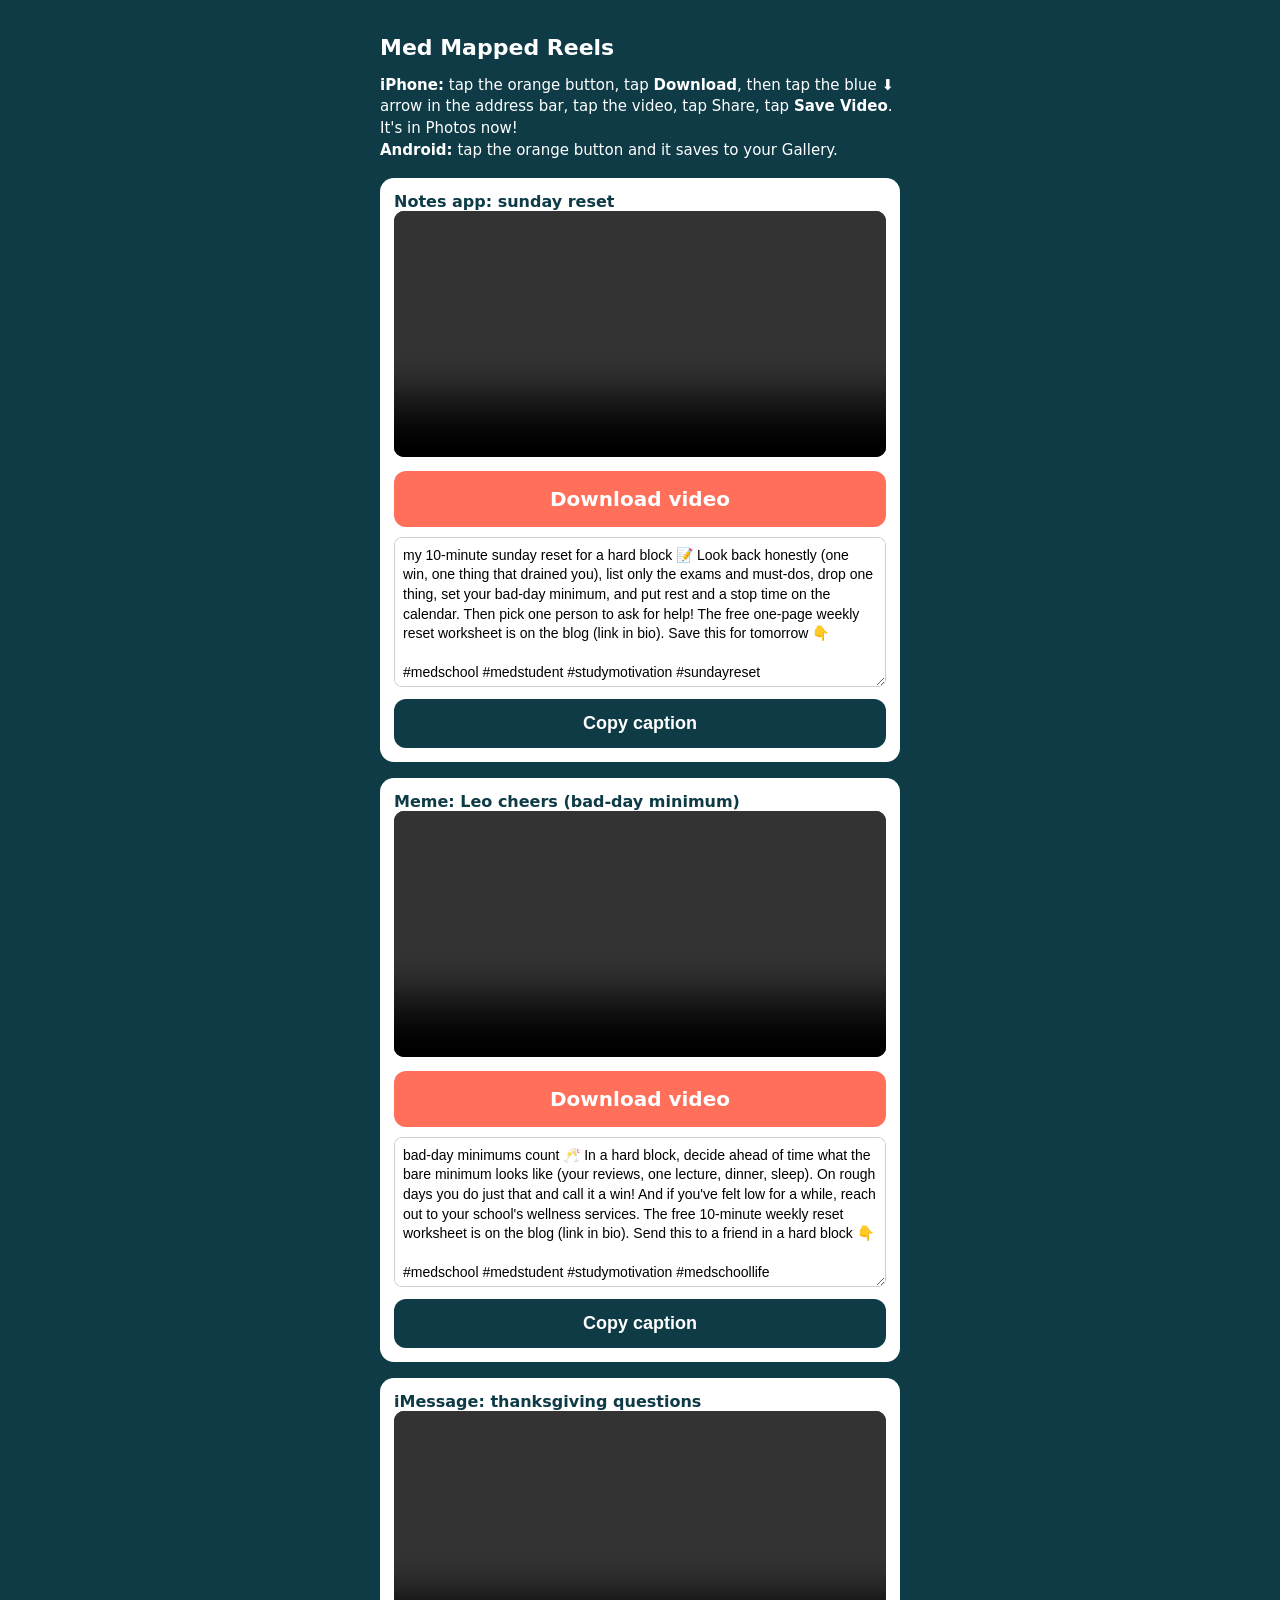
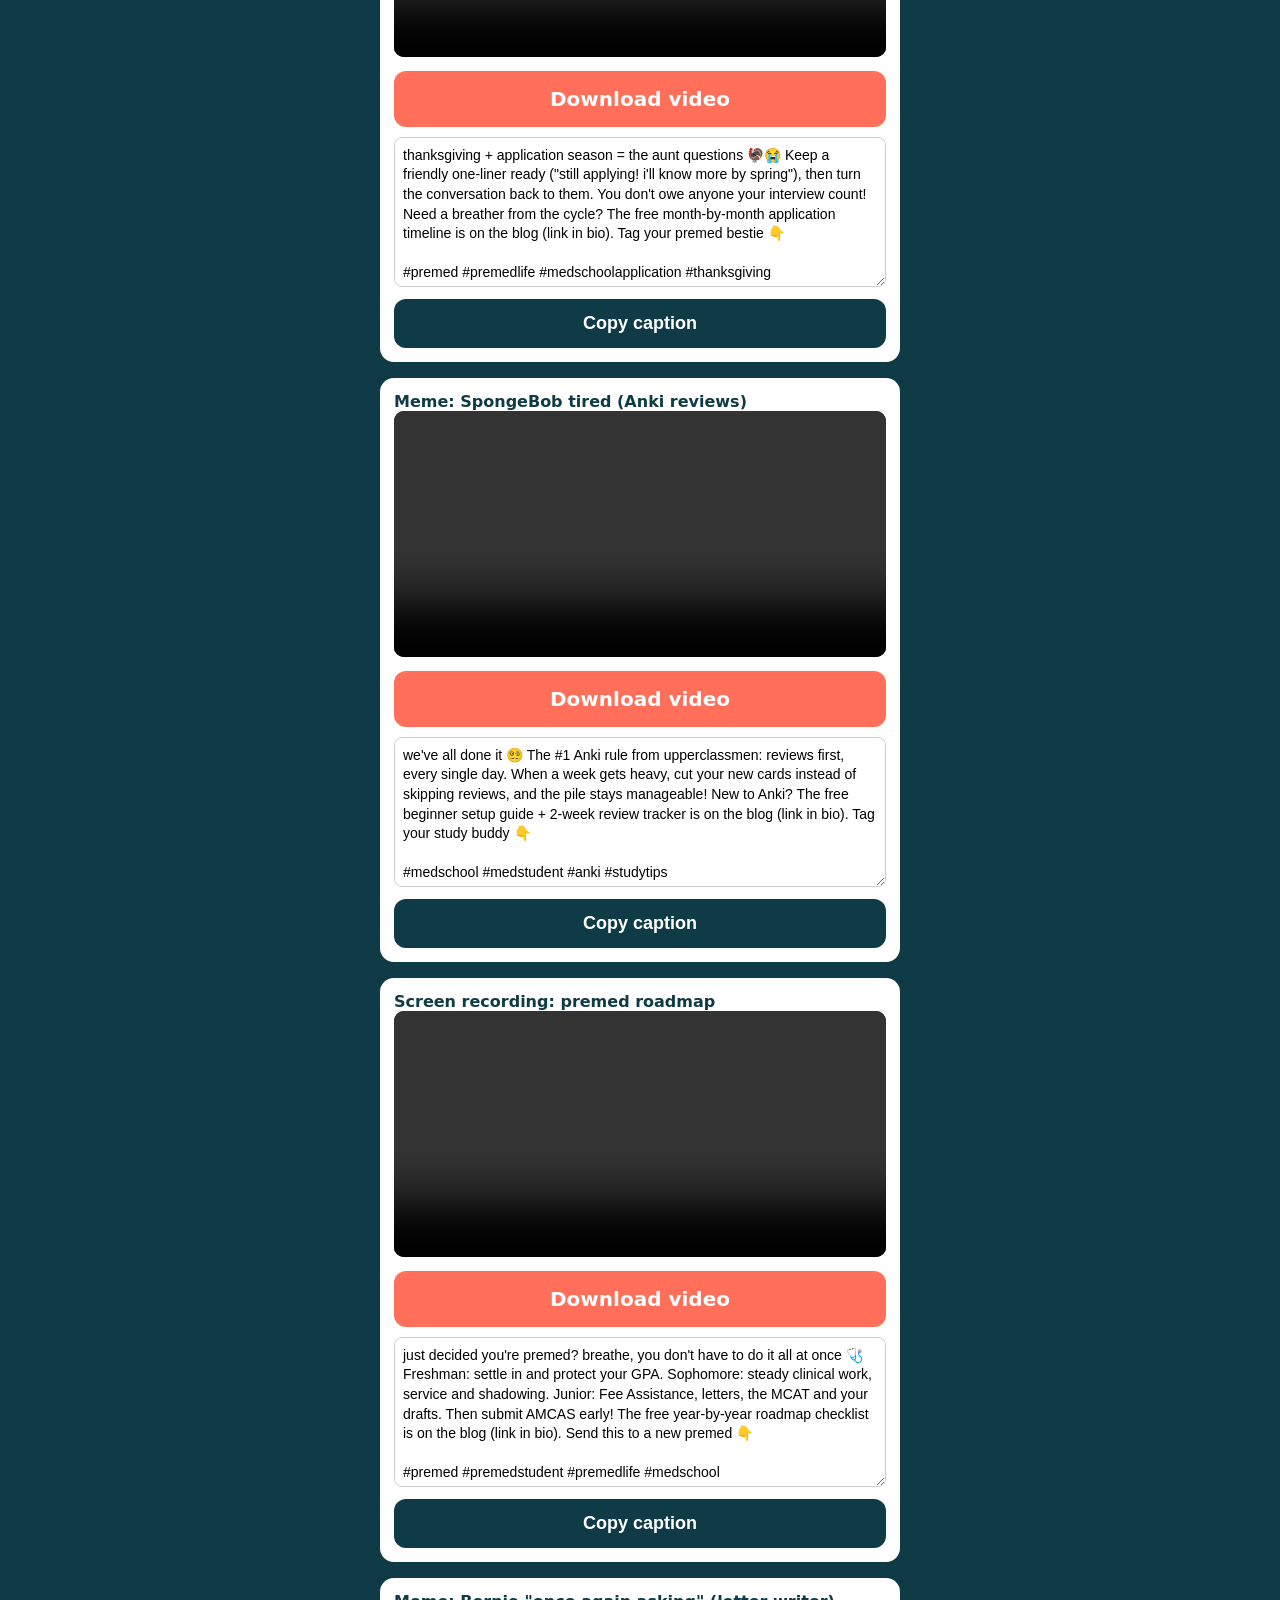
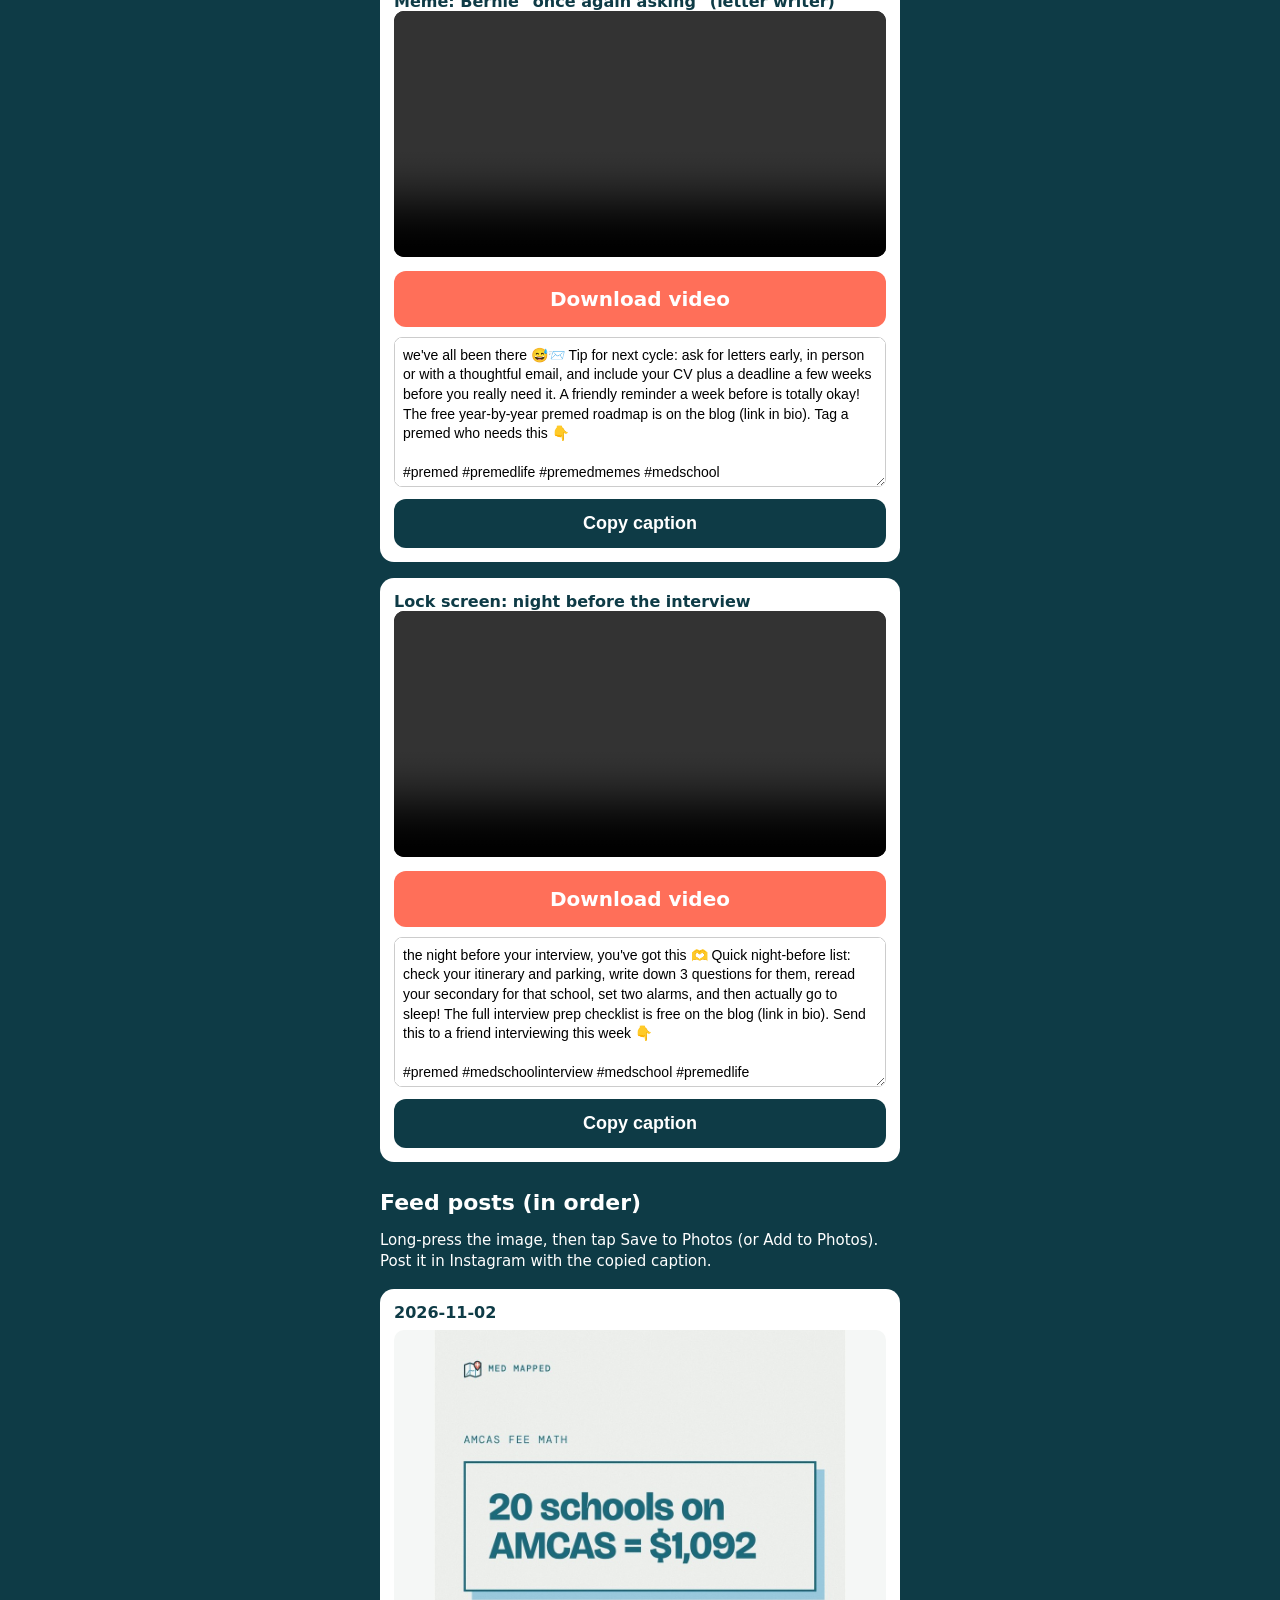
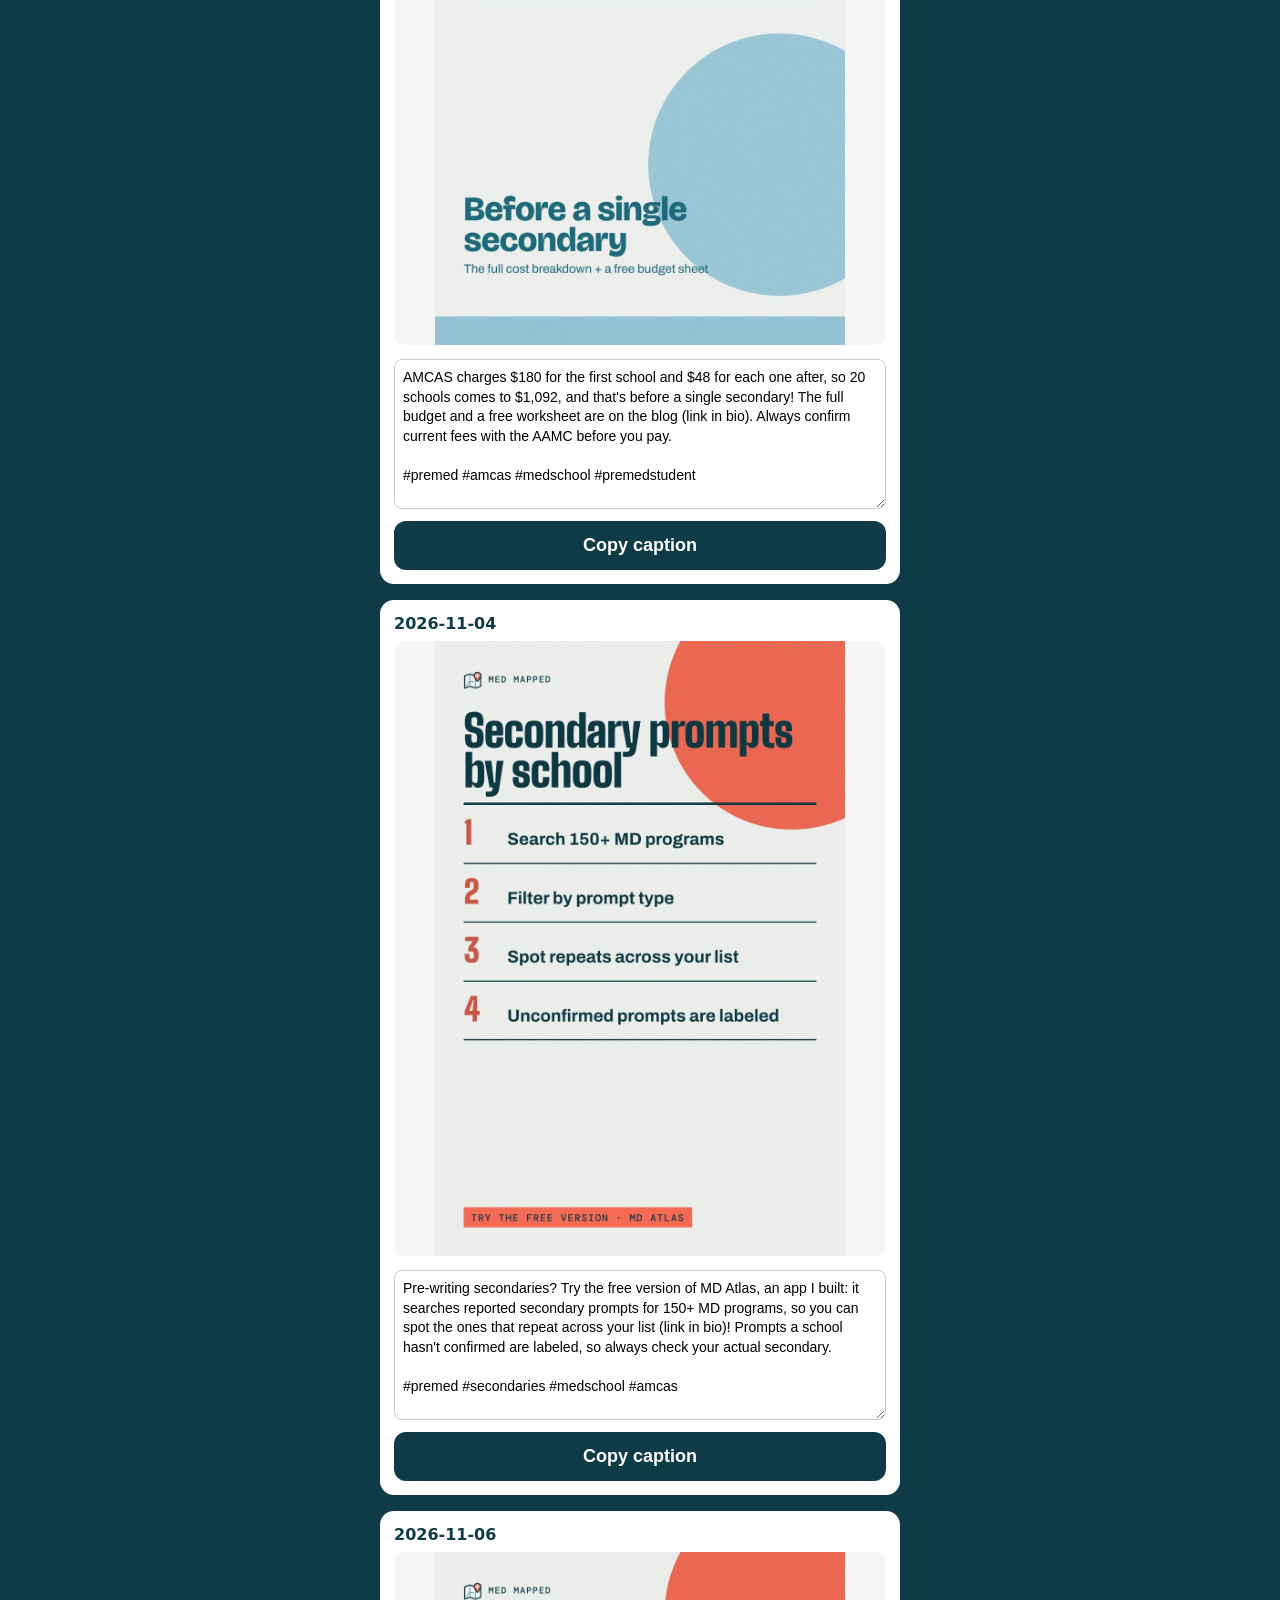
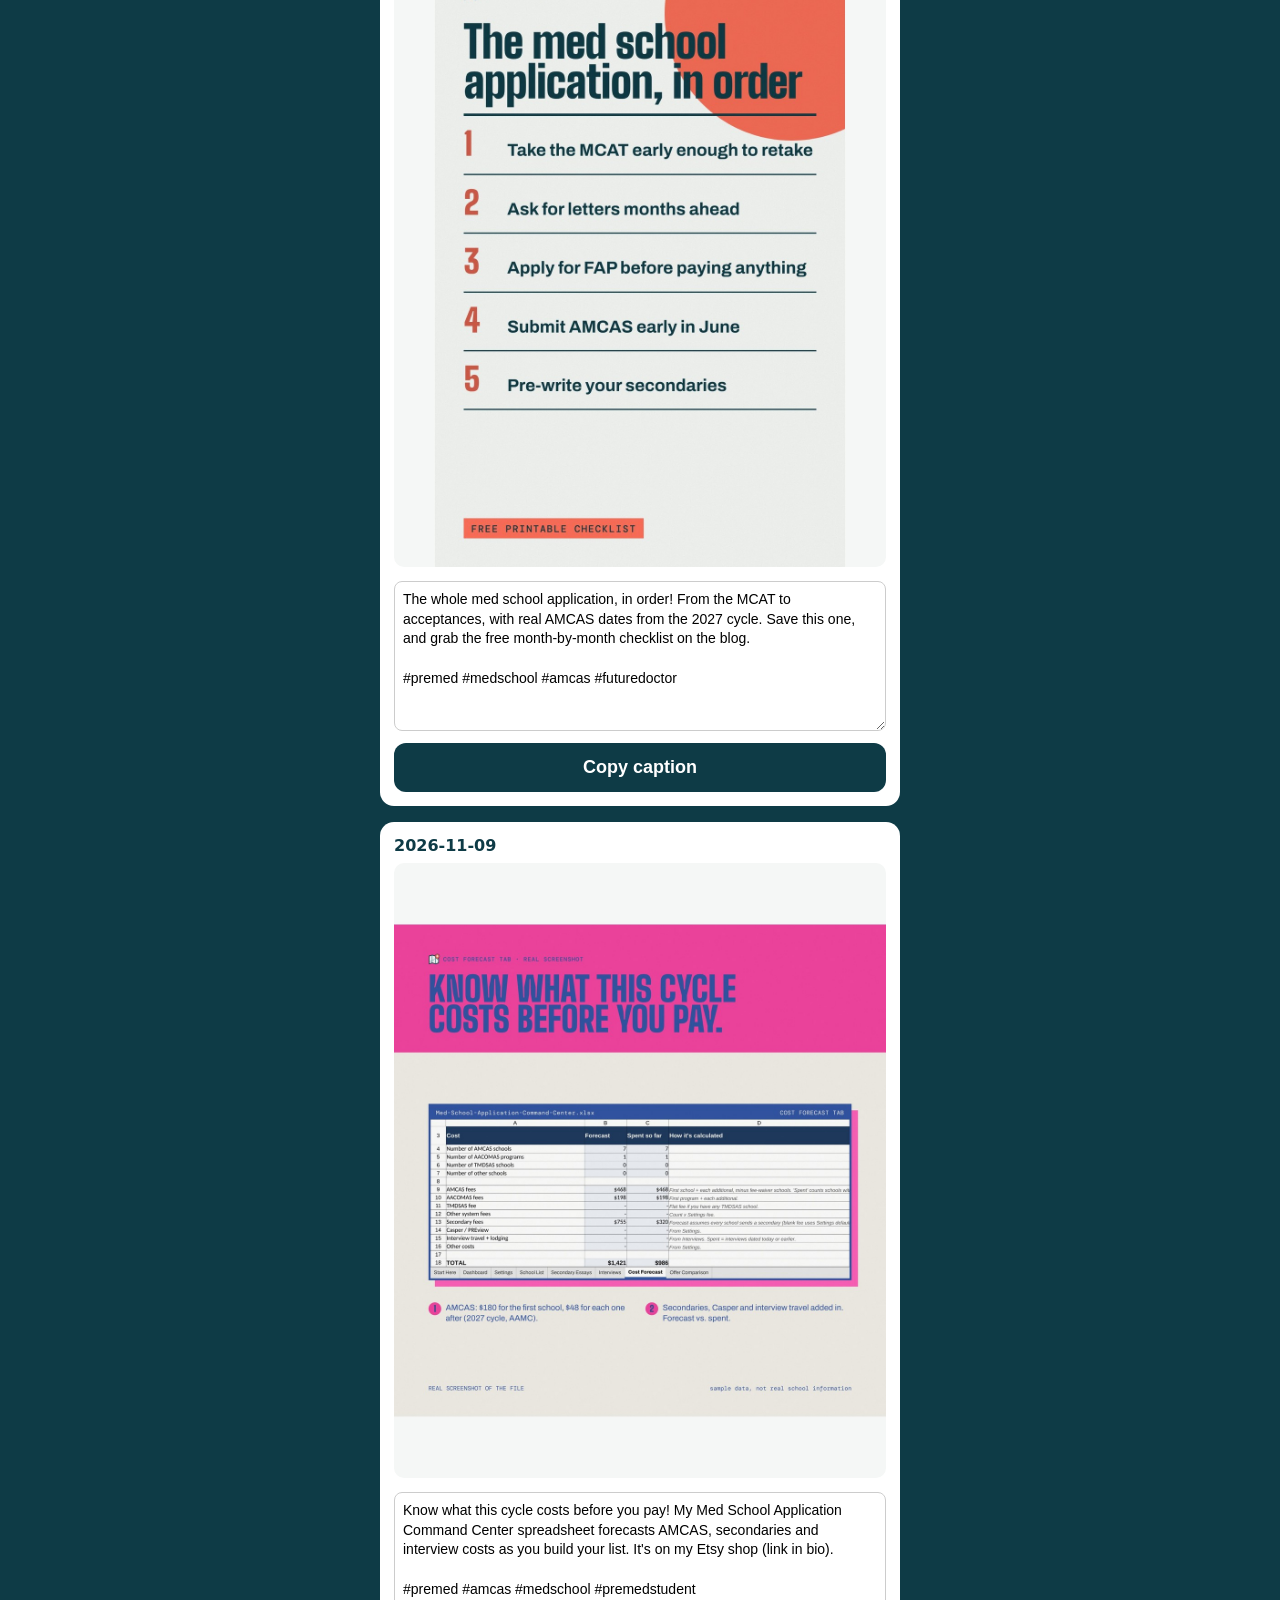
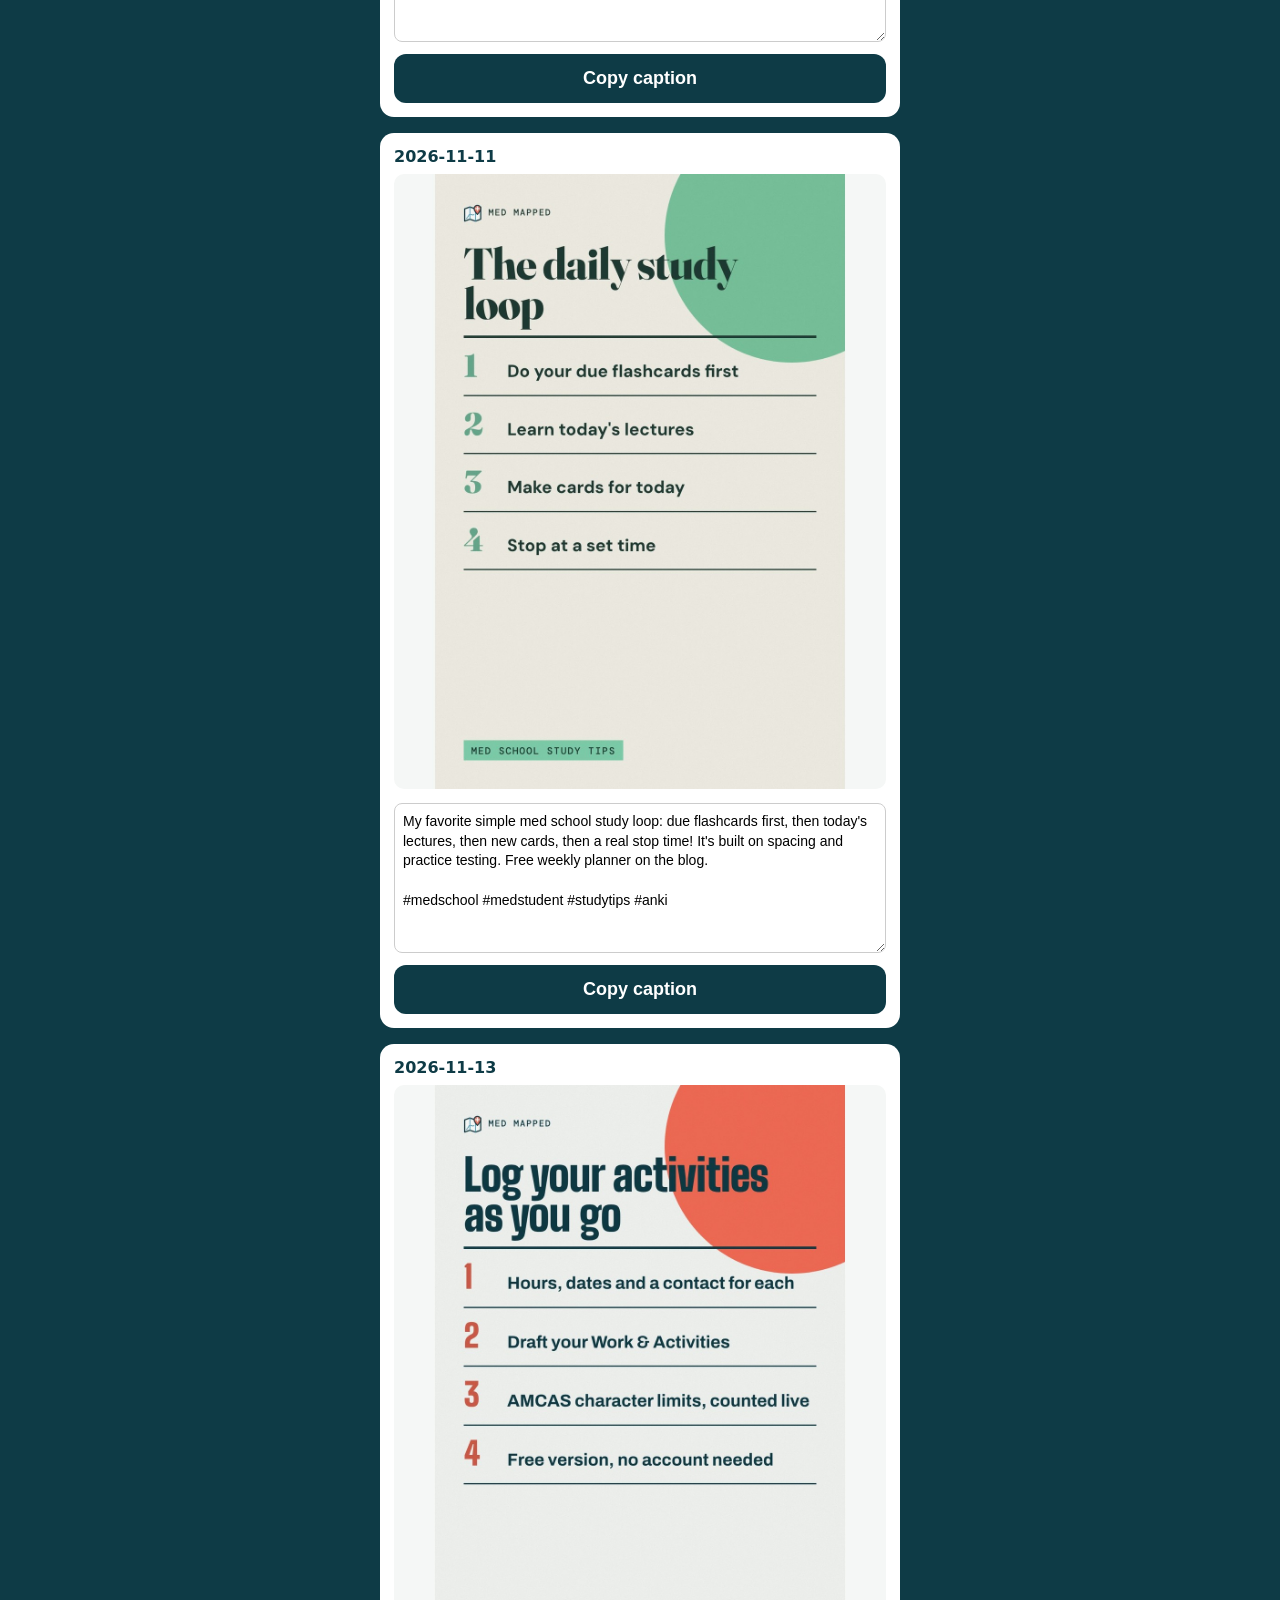
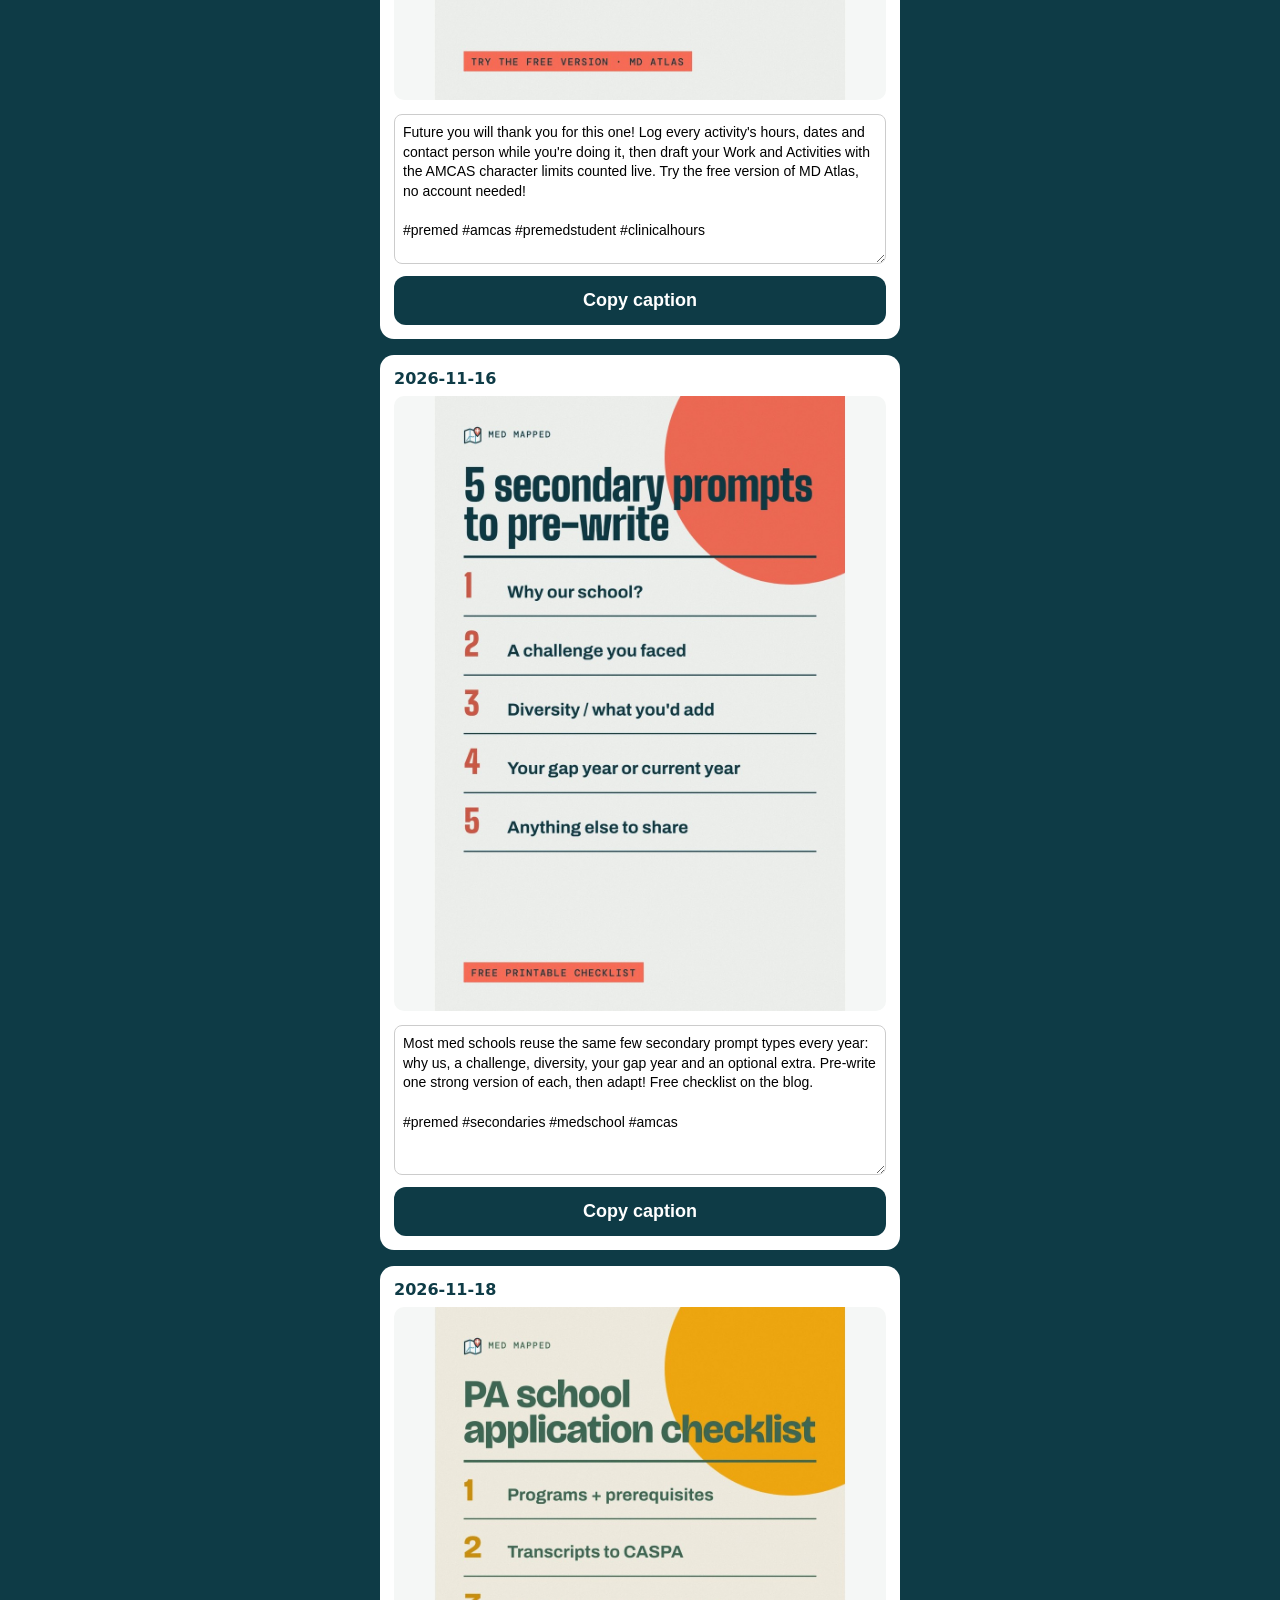
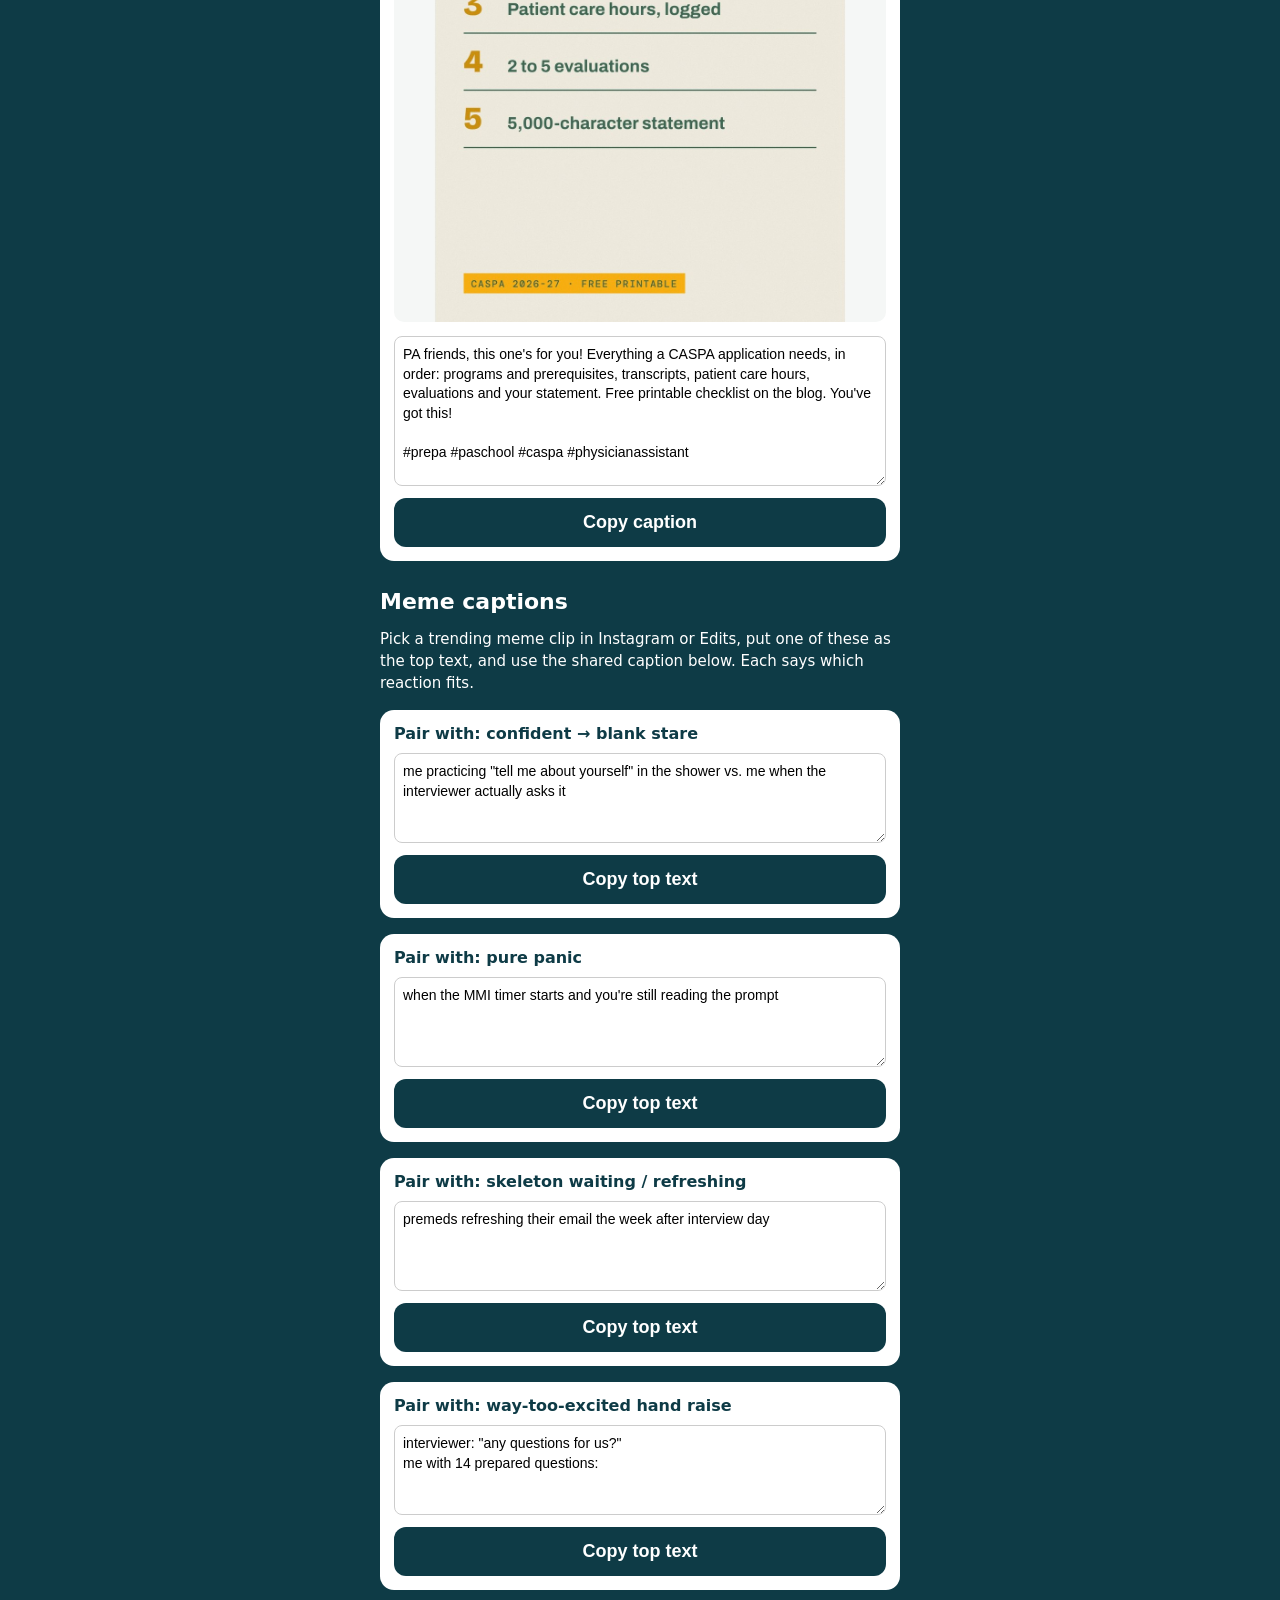
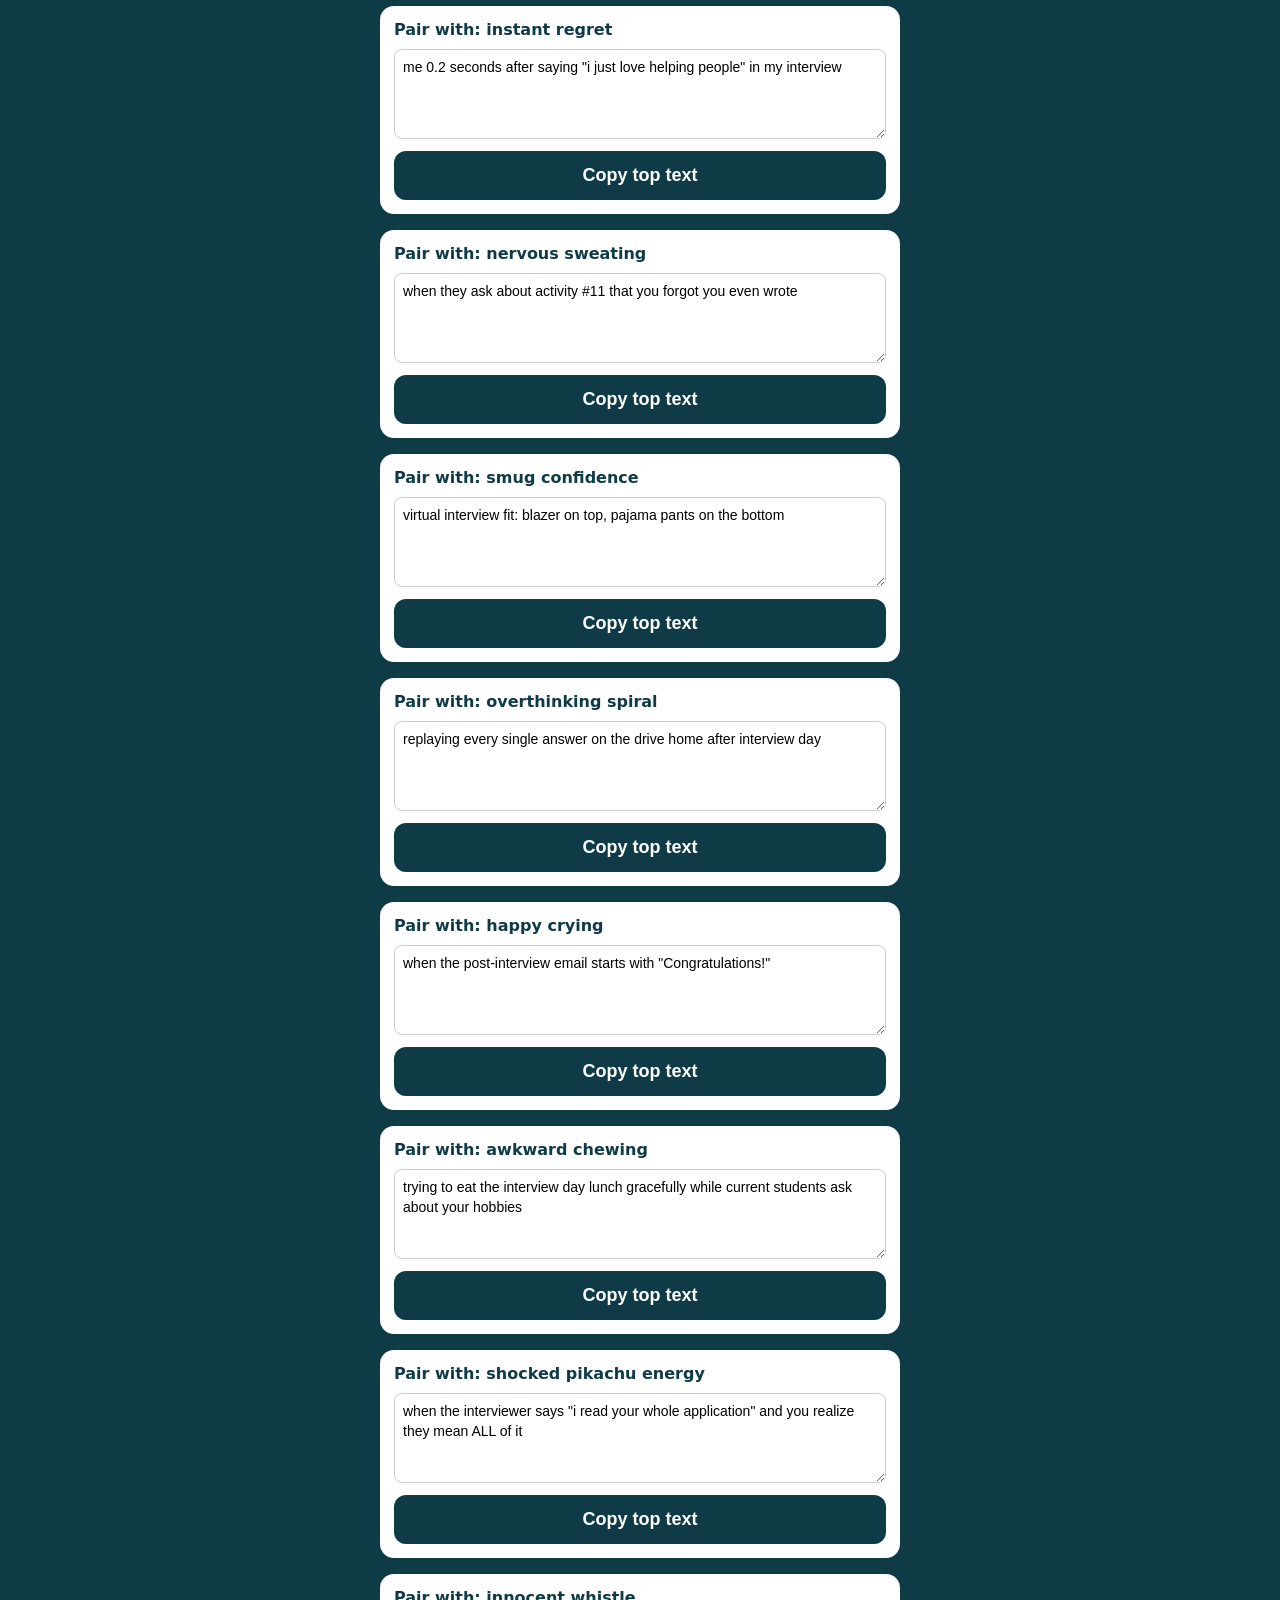
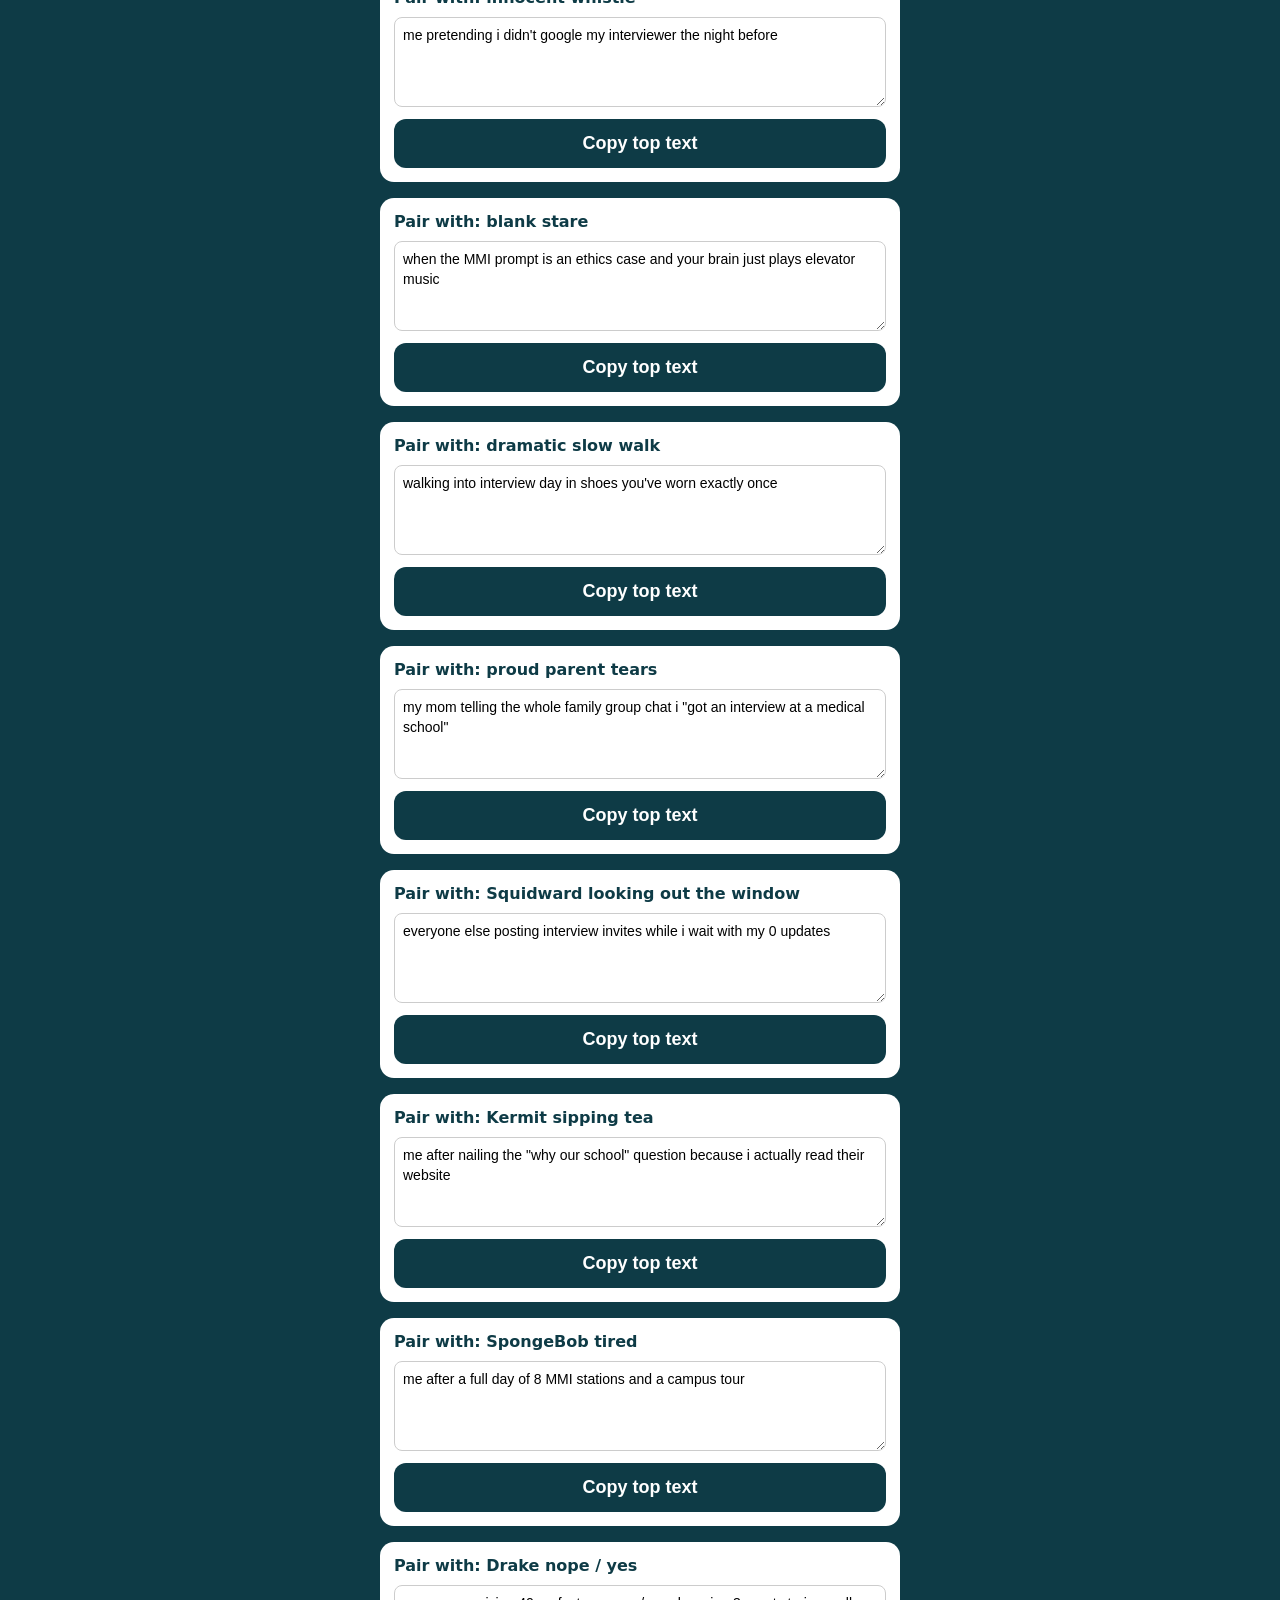
==== commit bc39e690: "Add reel 34 (Notes app sunday reset) and run log 2026-11-21 Co-Authored-By: Claude Opus 5.5 <noreply" ====
--- a/static/social/reels/index.html
+++ b/static/social/reels/index.html
@@ -6,6 +6,10 @@
 p{font-size:15px;line-height:1.45}textarea{width:100%;height:150px;margin-top:10px;font:14px/1.4 -apple-system,sans-serif;border:1px solid #ccc;border-radius:8px;padding:8px;box-sizing:border-box}button{width:100%;margin-top:8px;padding:14px;font-size:18px;font-weight:700;border:0;border-radius:12px;background:#0e3b46;color:#fff}</style></head><body>
 <h1>Med Mapped Reels</h1>
 <p><b>iPhone:</b> tap the orange button, tap <b>Download</b>, then tap the blue ⬇ arrow in the address bar, tap the video, tap Share, tap <b>Save Video</b>. It's in Photos now!<br><b>Android:</b> tap the orange button and it saves to your Gallery.</p>
+<div class="r"><b>Notes app: sunday reset</b><video src="reel-34.mp4" controls playsinline preload="metadata"></video><a class="b" href="reel-34.mp4" download="medmapped-reel-34.mp4">Download video</a>
+<textarea id="c34" readonly>my 10-minute sunday reset for a hard block 📝 Look back honestly (one win, one thing that drained you), list only the exams and must-dos, drop one thing, set your bad-day minimum, and put rest and a stop time on the calendar. Then pick one person to ask for help! The free one-page weekly reset worksheet is on the blog (link in bio). Save this for tomorrow 👇
+
+#medschool #medstudent #studymotivation #sundayreset</textarea><button onclick="navigator.clipboard.writeText(document.getElementById('c34').value);this.textContent='Copied!'">Copy caption</button></div>
 <div class="r"><b>Meme: Leo cheers (bad-day minimum)</b><video src="reel-33.mp4" controls playsinline preload="metadata"></video><a class="b" href="reel-33.mp4" download="medmapped-reel-33.mp4">Download video</a>
 <textarea id="c33" readonly>bad-day minimums count 🥂 In a hard block, decide ahead of time what the bare minimum looks like (your reviews, one lecture, dinner, sleep). On rough days you do just that and call it a win! And if you&#x27;ve felt low for a while, reach out to your school&#x27;s wellness services. The free 10-minute weekly reset worksheet is on the blog (link in bio). Send this to a friend in a hard block 👇
 
@@ -30,10 +34,6 @@
 <textarea id="c28" readonly>the night before your interview, you&#x27;ve got this 🫶 Quick night-before list: check your itinerary and parking, write down 3 questions for them, reread your secondary for that school, set two alarms, and then actually go to sleep! The full interview prep checklist is free on the blog (link in bio). Send this to a friend interviewing this week 👇
 
 #premed #medschoolinterview #medschool #premedlife</textarea><button onclick="navigator.clipboard.writeText(document.getElementById('c28').value);this.textContent='Copied!'">Copy caption</button></div>
-<div class="r"><b>Meme: Shaq shimmy (essay landed)</b><video src="reel-27.mp4" controls playsinline preload="metadata"></video><a class="b" href="reel-27.mp4" download="medmapped-reel-27.mp4">Download video</a>
-<textarea id="c27" readonly>that little moment when your essay landed 🕺✨ Your interviewer read your application before you walked in, so every essay is a chance for a real conversation. Know your own stories well and you&#x27;ll be ready when they bring one up! Keeping your activities and essays in one place? Try the free version of MD Atlas (link in bio)! Tag a friend on the interview trail 👇
-
-#premed #medschoolinterview #premedmemes #medschool</textarea><button onclick="navigator.clipboard.writeText(document.getElementById('c27').value);this.textContent='Copied!'">Copy caption</button></div>
 <h1 style="margin-top:28px">Feed posts (in order)</h1><p>Long-press the image, then tap Save to Photos (or Add to Photos). Post it in Instagram with the copied caption.</p>
 <div class="r"><b>2026-11-02</b><img src="../ig-batch1/02-amcas-cost.jpg" style="width:100%;border-radius:10px;margin-top:8px" alt=""><textarea id="f0" readonly>AMCAS charges $180 for the first school and $48 for each one after, so 20 schools comes to $1,092, and that&#x27;s before a single secondary! The full budget and a free worksheet are on the blog (link in bio). Always confirm current fees with the AAMC before you pay.
 
@@ -137,6 +137,9 @@
 <div class="r"><b>Pair with: Spongebob &quot;one eternity later&quot;</b><textarea id="m72" readonly style="height:90px">me finishing the last lecture of the block</textarea><button onclick="navigator.clipboard.writeText(document.getElementById('m72').value);this.textContent='Copied!'">Copy top text</button></div>
 <div class="r"><b>Pair with: Cat vibing</b><textarea id="m73" readonly style="height:90px">me after closing every tab and going on a walk instead of studying at 11pm</textarea><button onclick="navigator.clipboard.writeText(document.getElementById('m73').value);this.textContent='Copied!'">Copy top text</button></div>
 <div class="r"><b>Pair with: Shrek &quot;this is the part where you run away&quot;</b><textarea id="m74" readonly style="height:90px">me when someone asks if i&#x27;ve started the next block&#x27;s pre-reading</textarea><button onclick="navigator.clipboard.writeText(document.getElementById('m74').value);this.textContent='Copied!'">Copy top text</button></div>
+<div class="r"><b>Pair with: Homer backing into the bushes</b><textarea id="m75" readonly style="height:90px">me when the group chat starts comparing practice scores</textarea><button onclick="navigator.clipboard.writeText(document.getElementById('m75').value);this.textContent='Copied!'">Copy top text</button></div>
+<div class="r"><b>Pair with: Kombucha girl</b><textarea id="m76" readonly style="height:90px">trying the &quot;bad-day minimum&quot; for the first time and it actually working</textarea><button onclick="navigator.clipboard.writeText(document.getElementById('m76').value);this.textContent='Copied!'">Copy top text</button></div>
+<div class="r"><b>Pair with: Elmo shrugging</b><textarea id="m77" readonly style="height:90px">me crossing one resource off my list and nothing bad happening</textarea><button onclick="navigator.clipboard.writeText(document.getElementById('m77').value);this.textContent='Copied!'">Copy top text</button></div>
 <div class="r"><b>Post caption for any meme</b><textarea id="mc" readonly>interview season has us all like this 😭 Tag your premed bestie who&#x27;s interviewing right now! Tracking your interviews and practicing the classics? Try the free version of MD Atlas (link in bio)!
 
 #premed #medschoolinterview #premedmemes #medschool #premedlife</textarea><button onclick="navigator.clipboard.writeText(document.getElementById('mc').value);this.textContent='Copied!'">Copy caption</button></div>
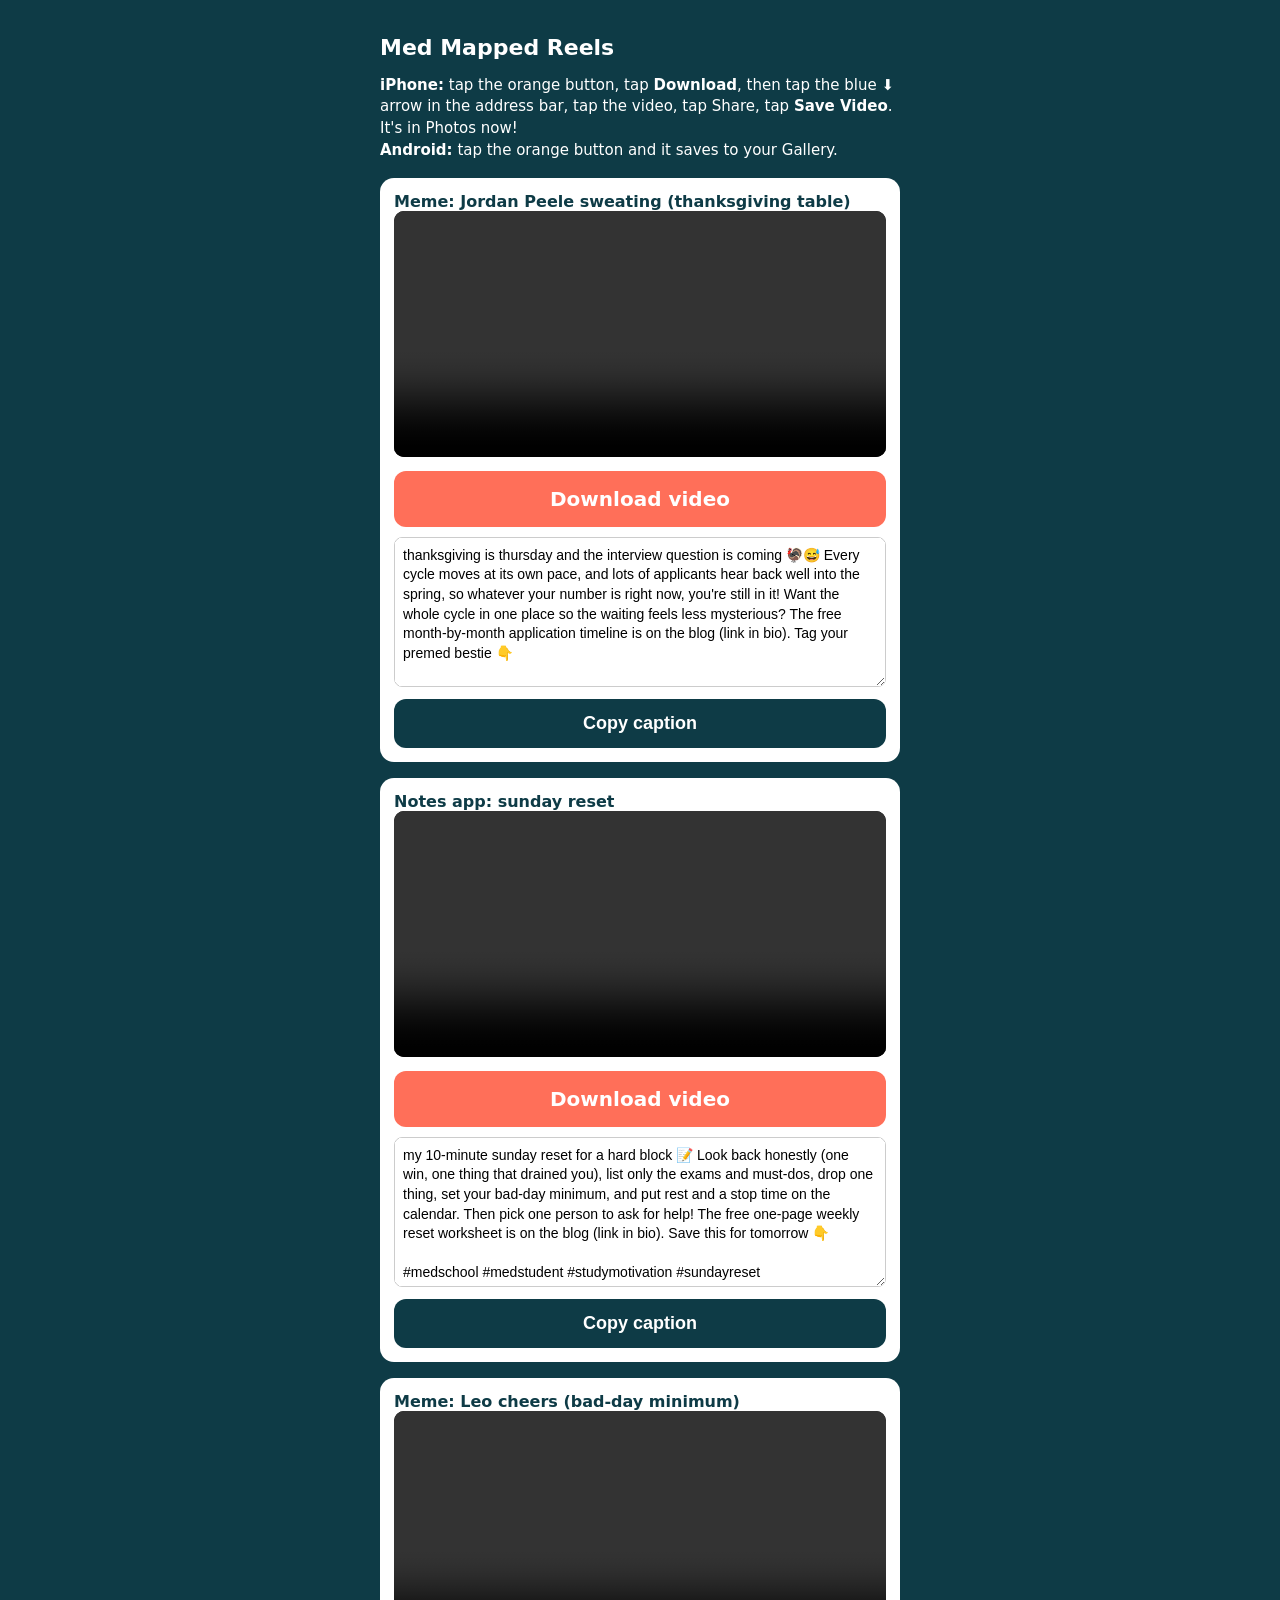
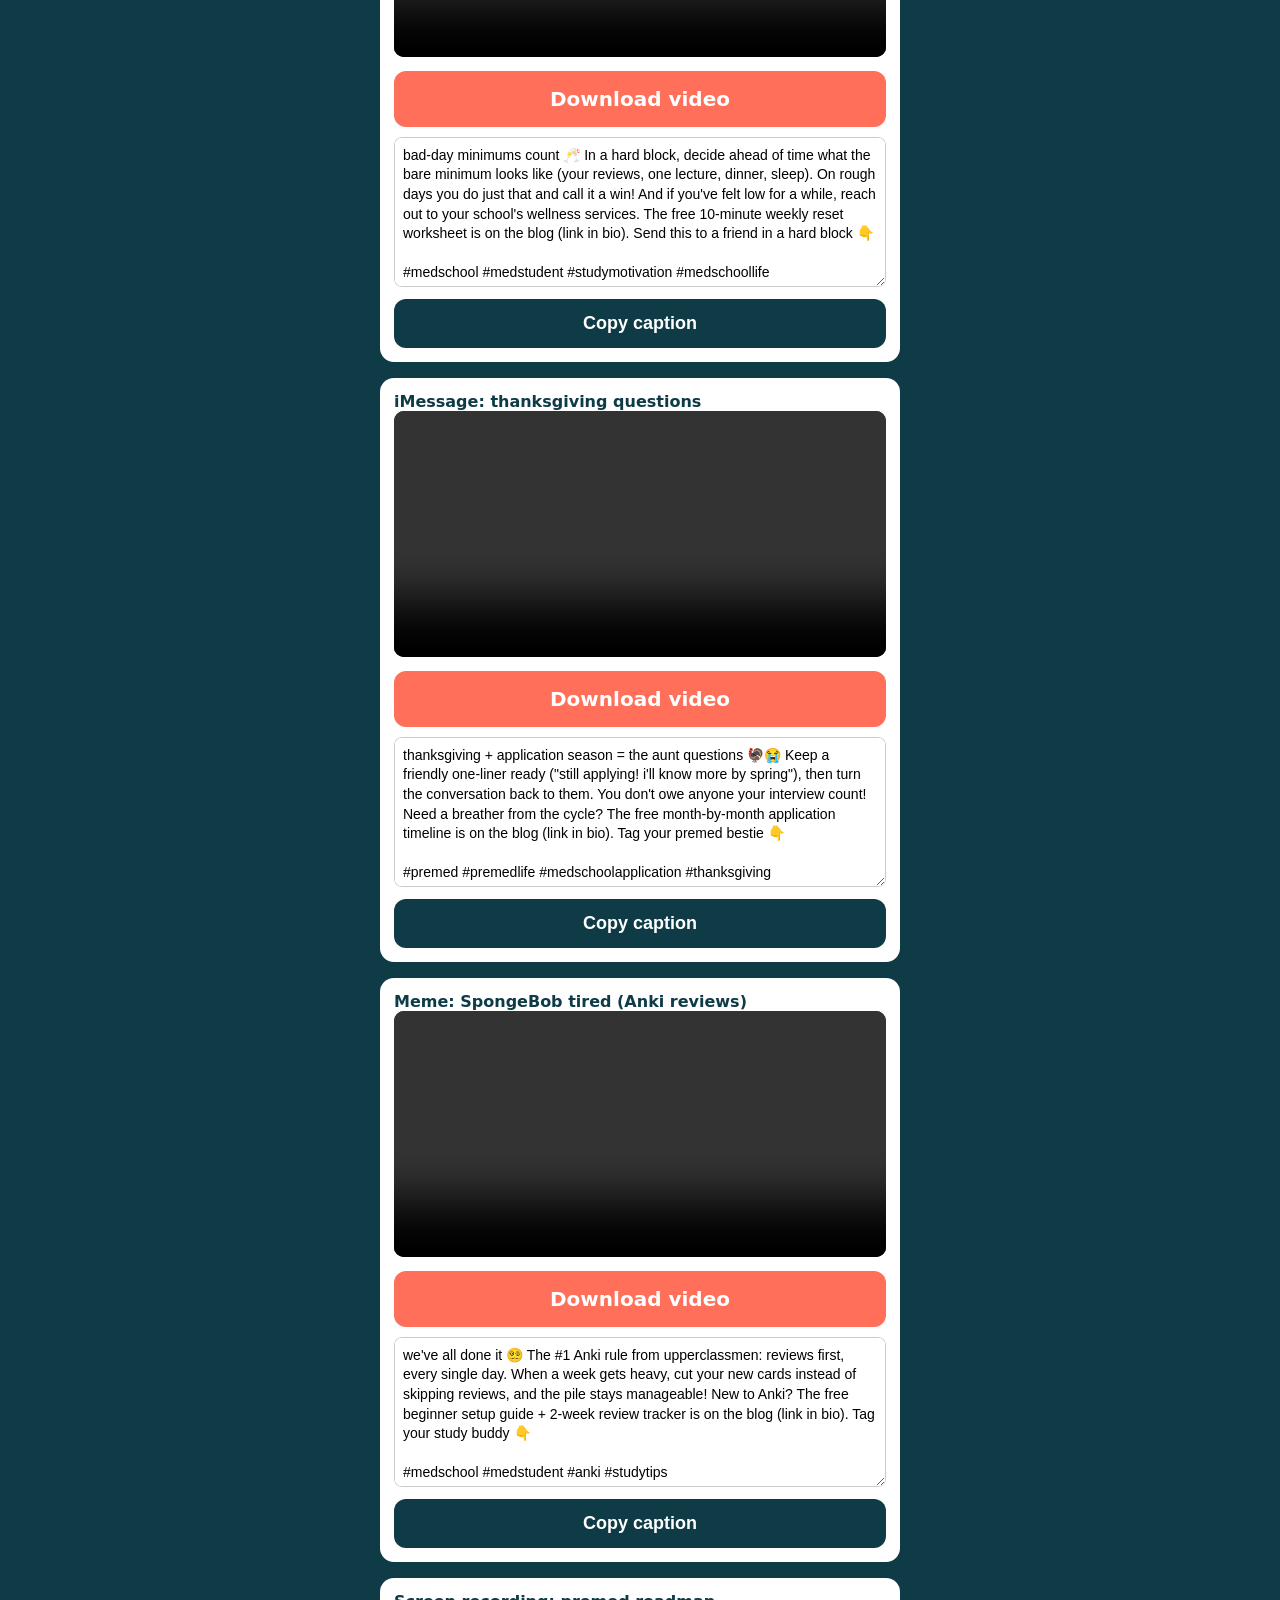
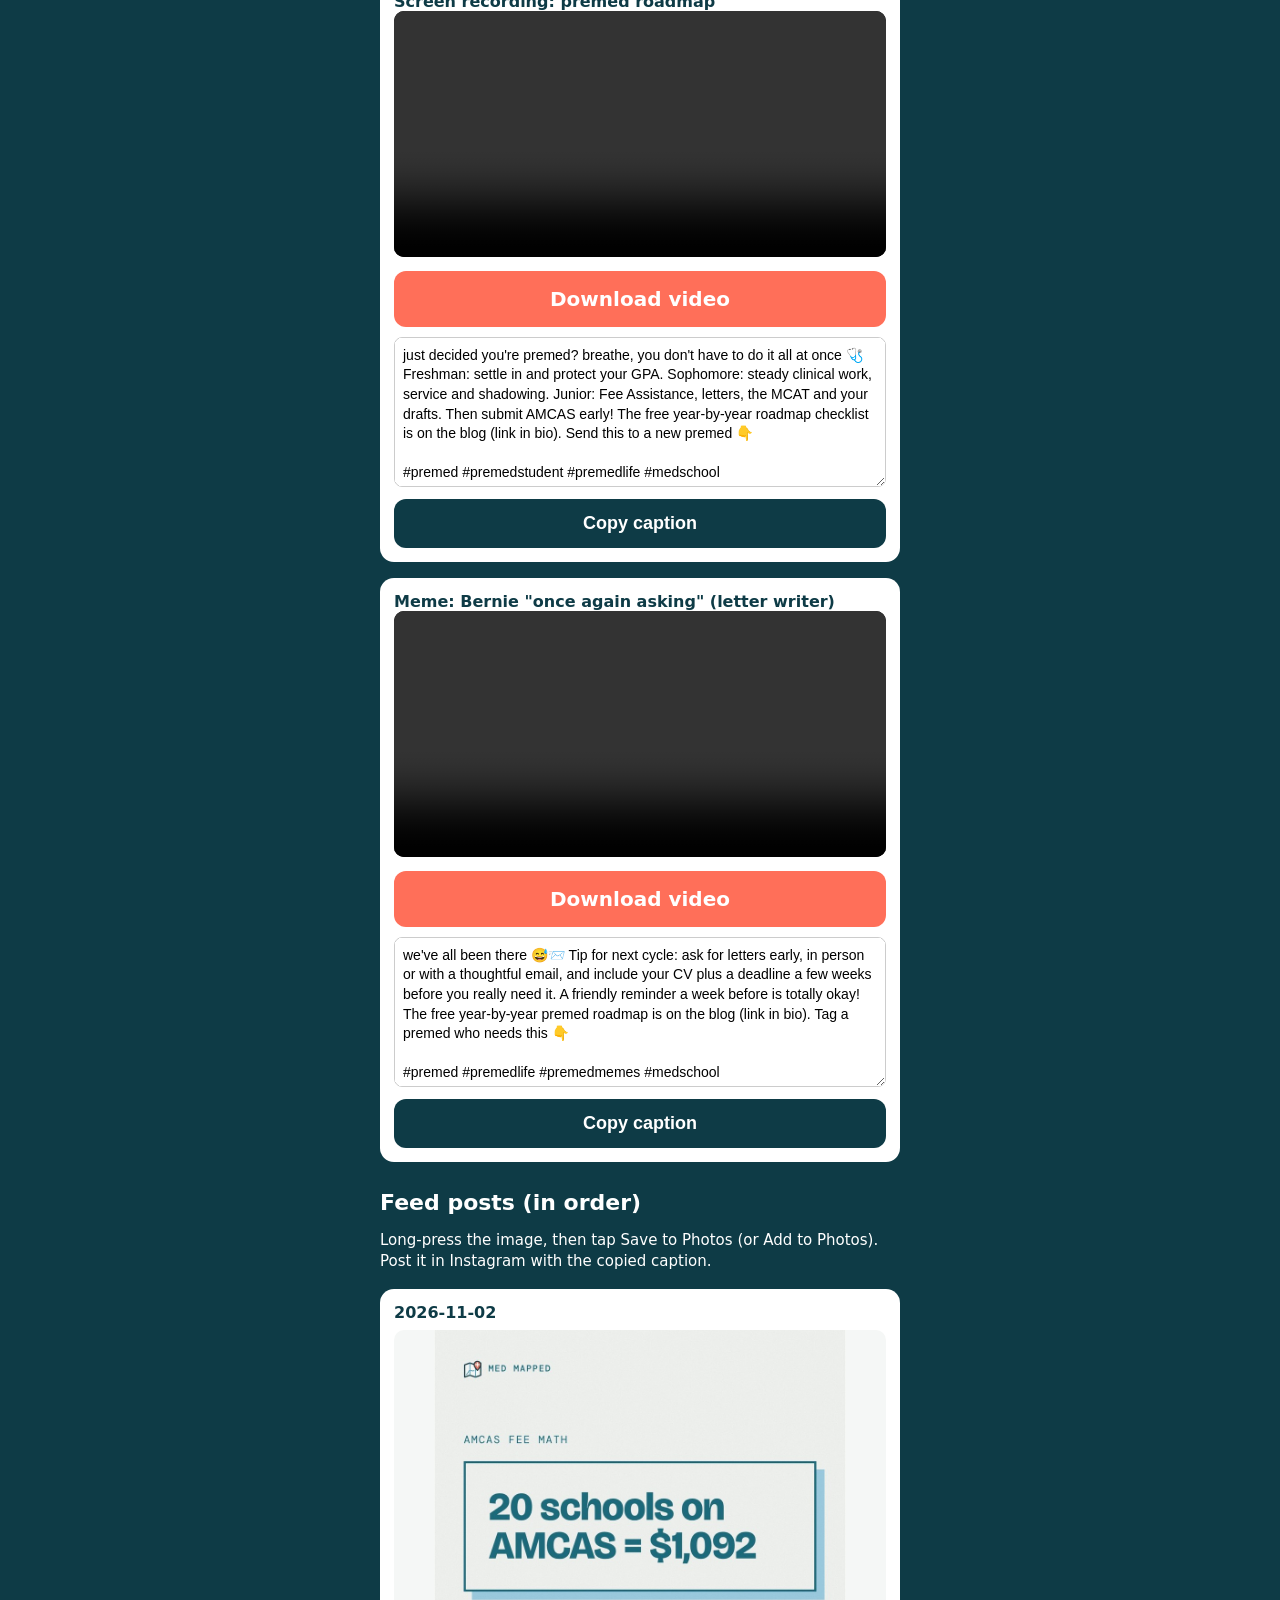
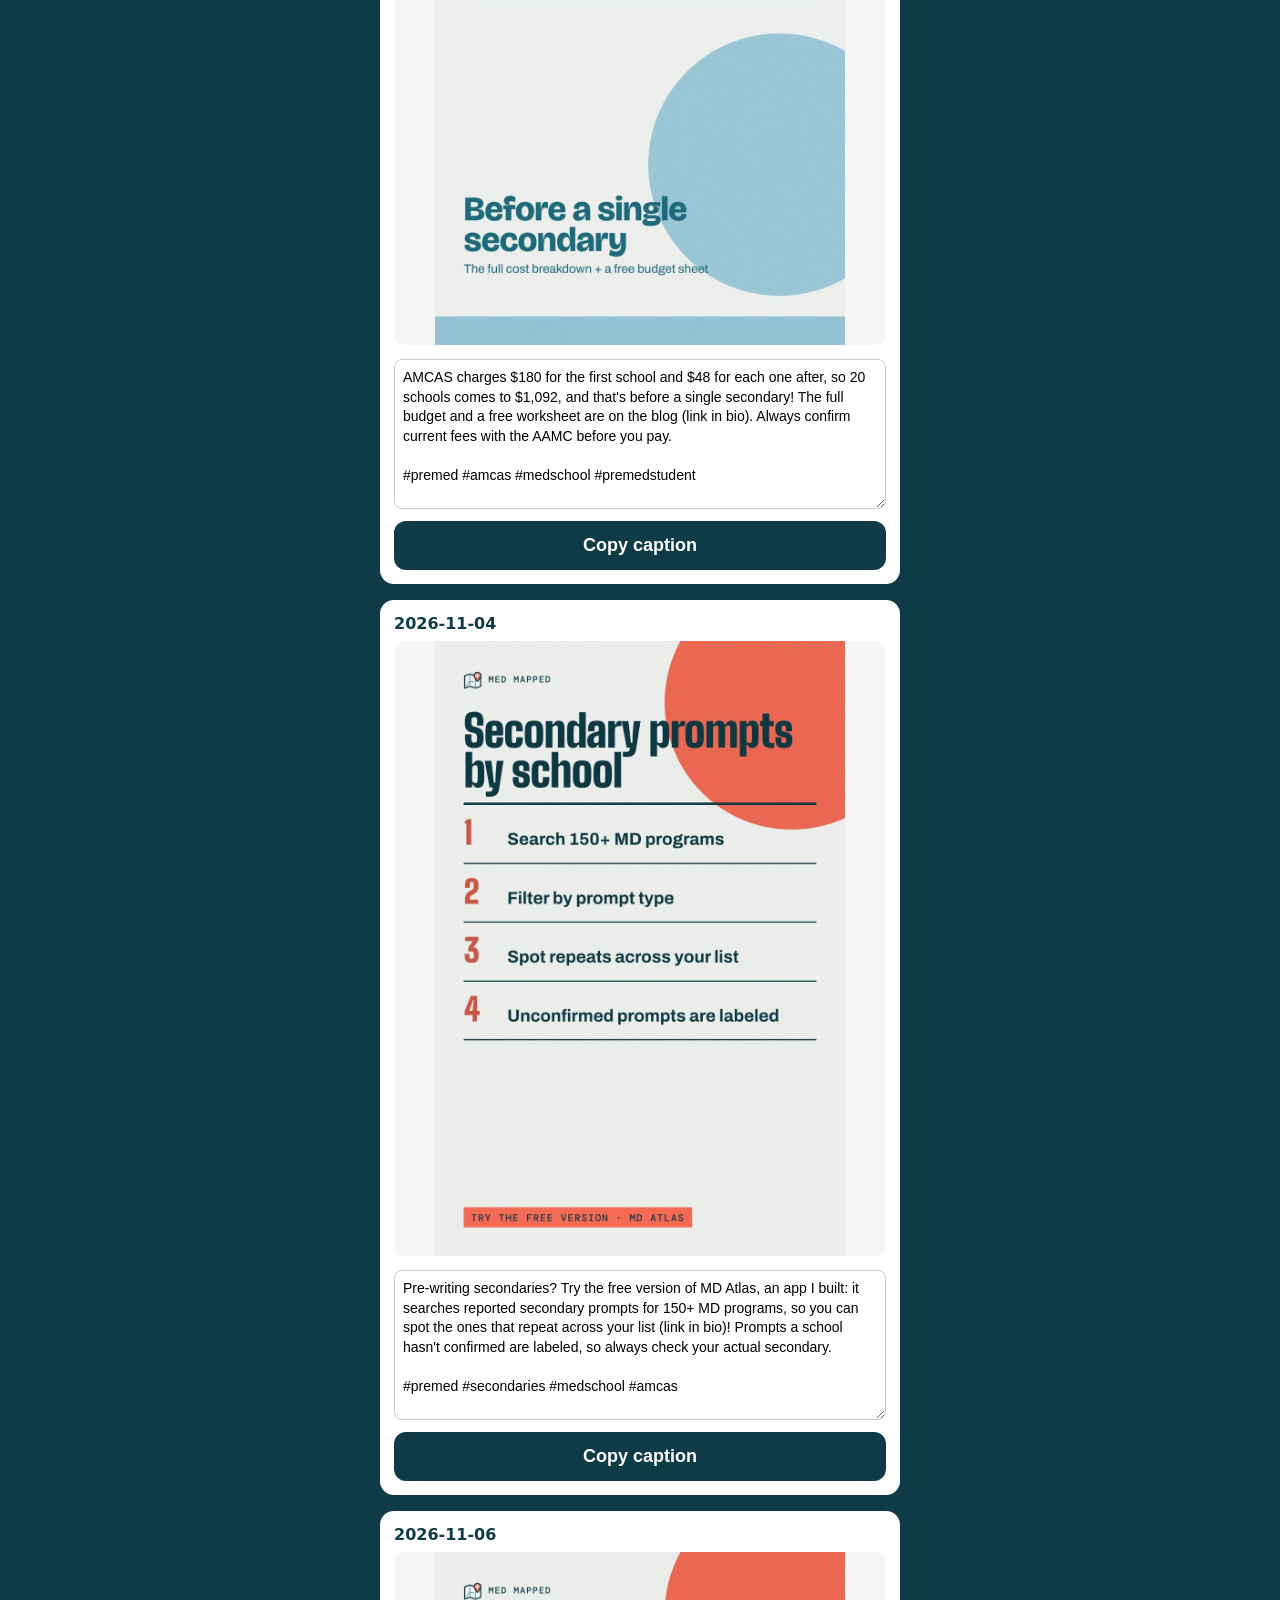
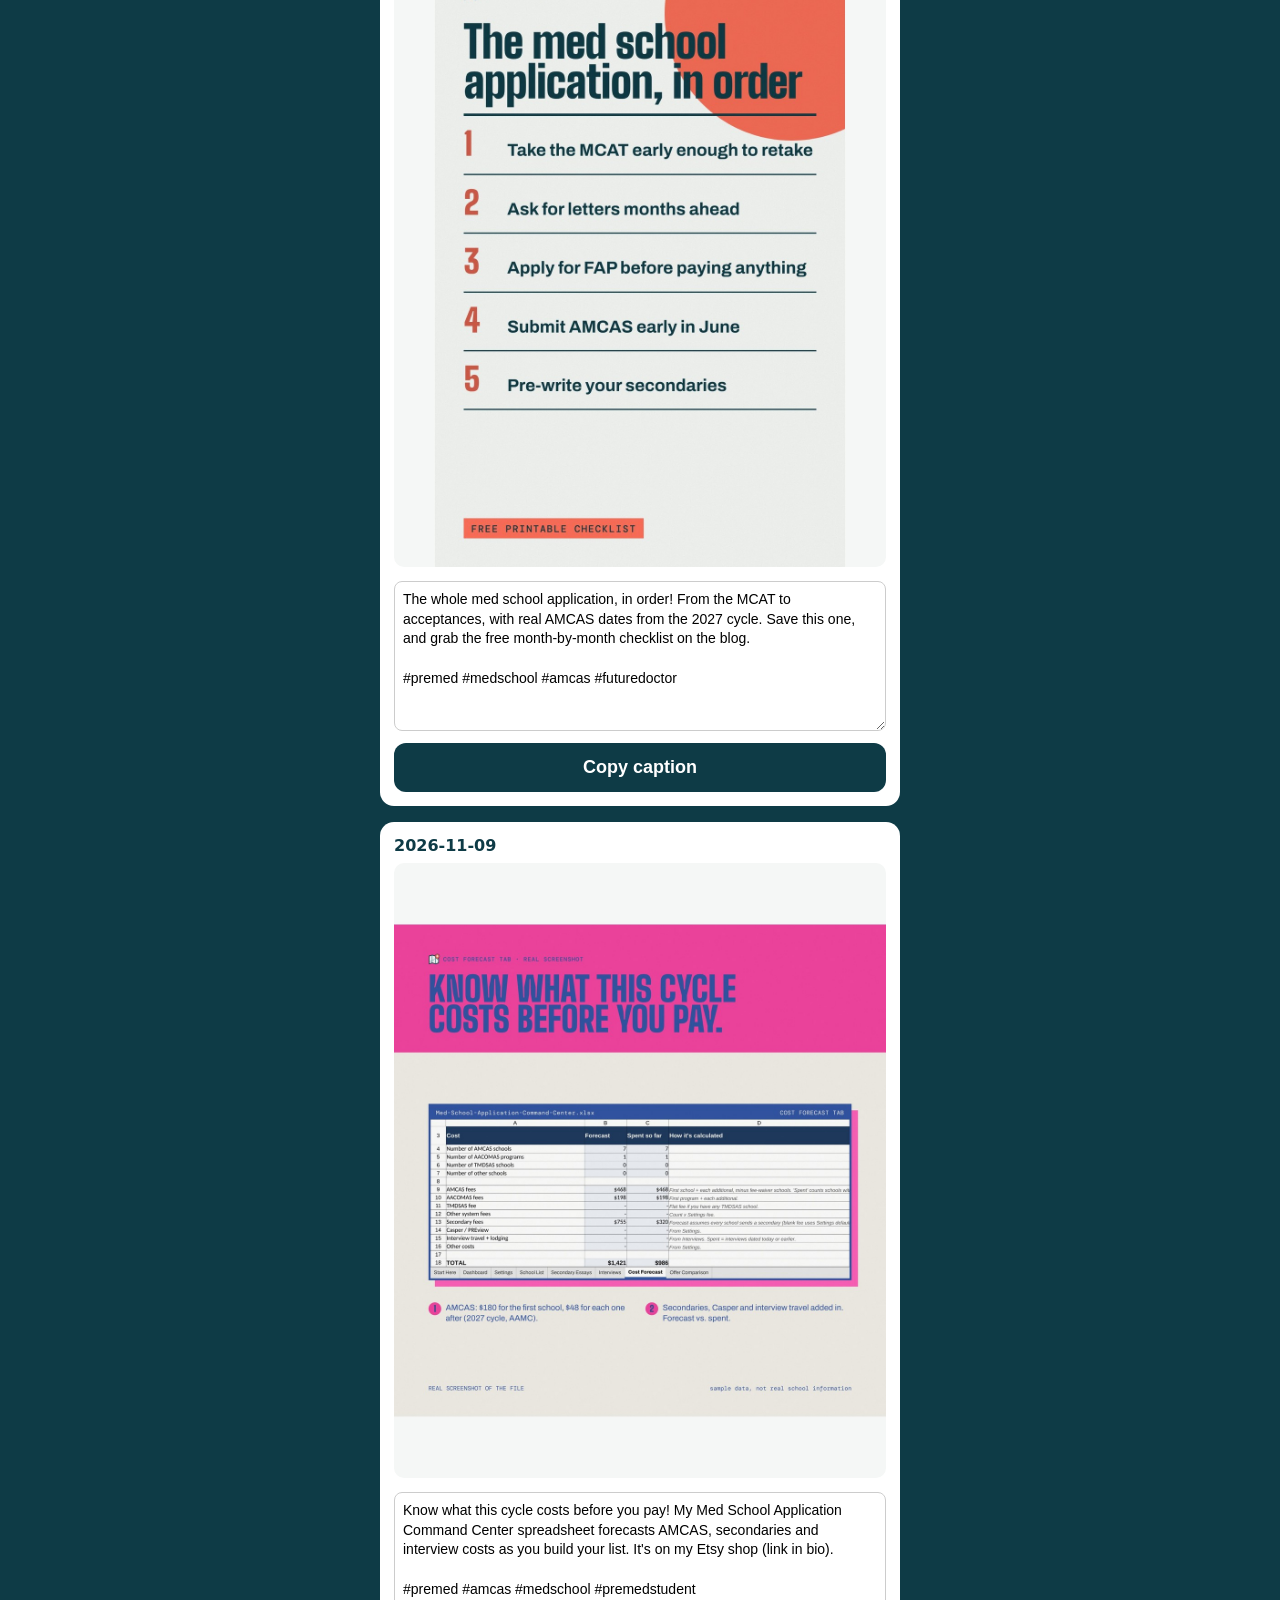
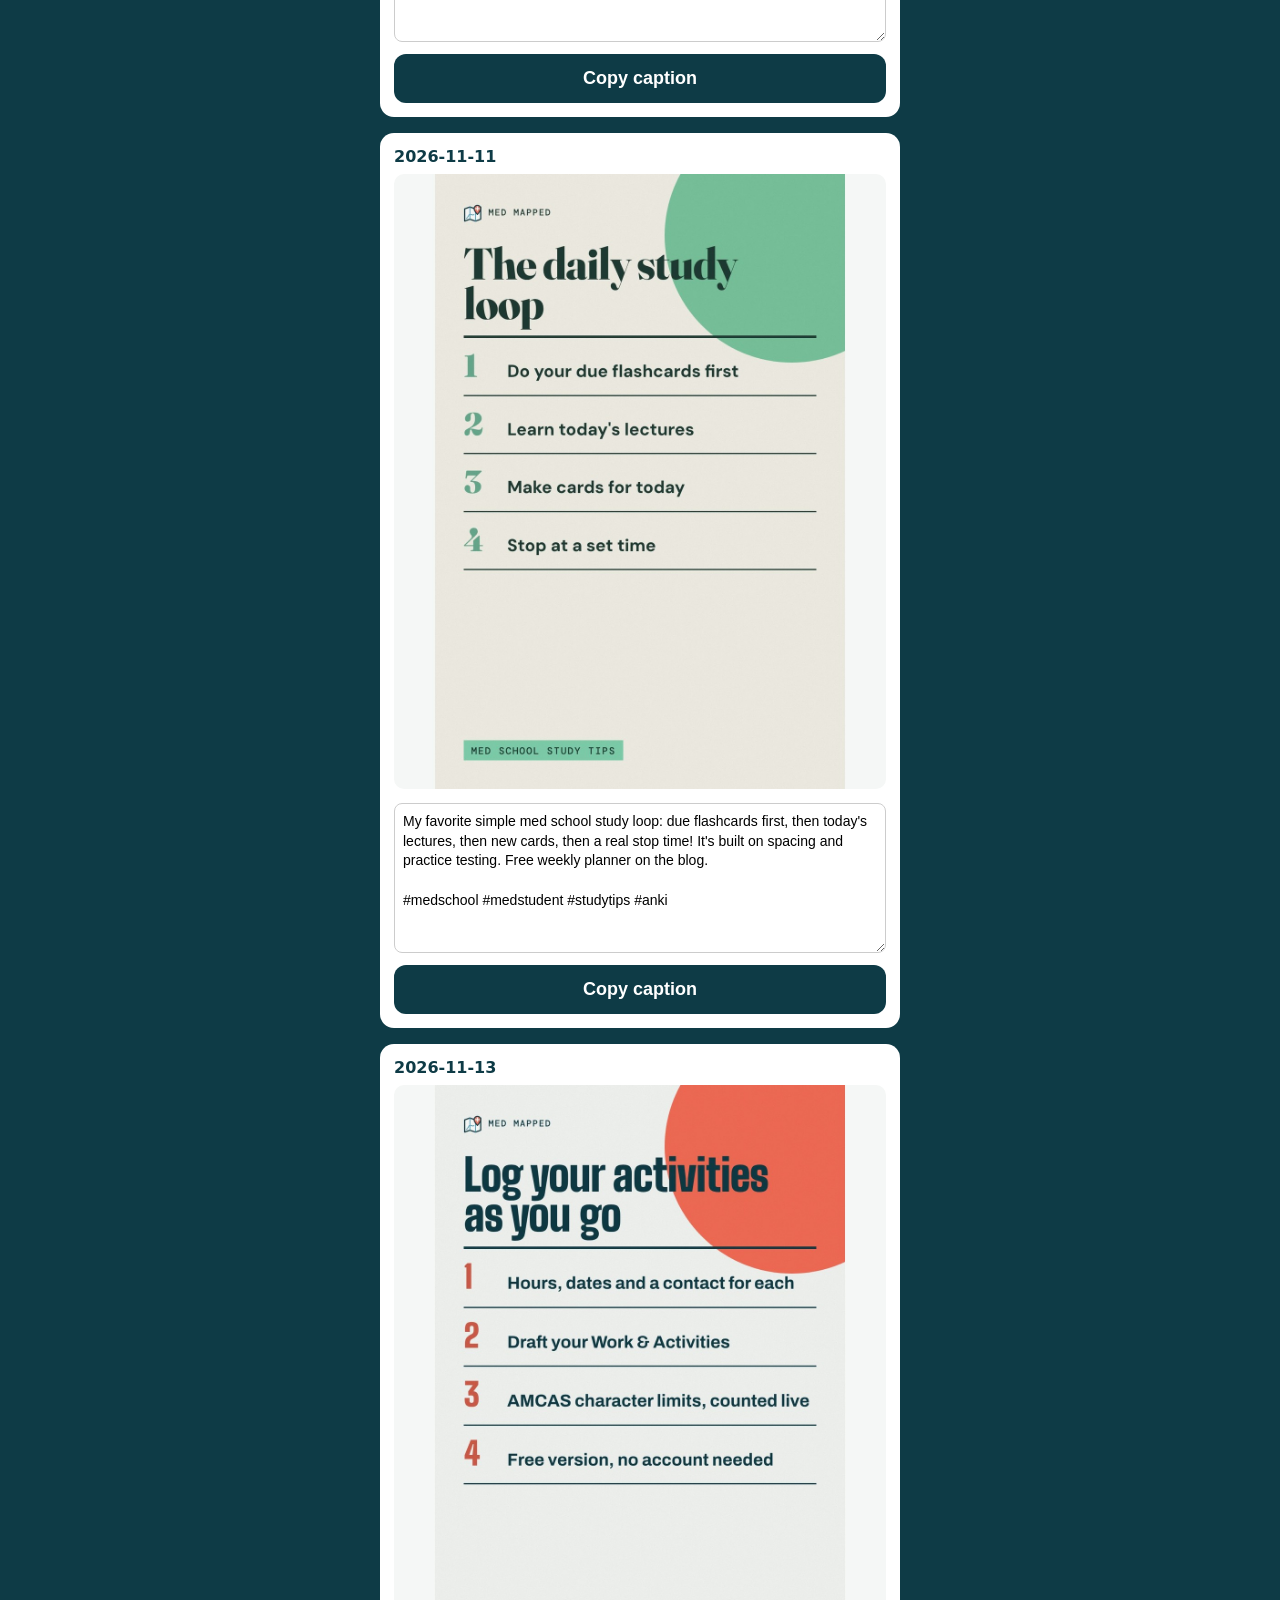
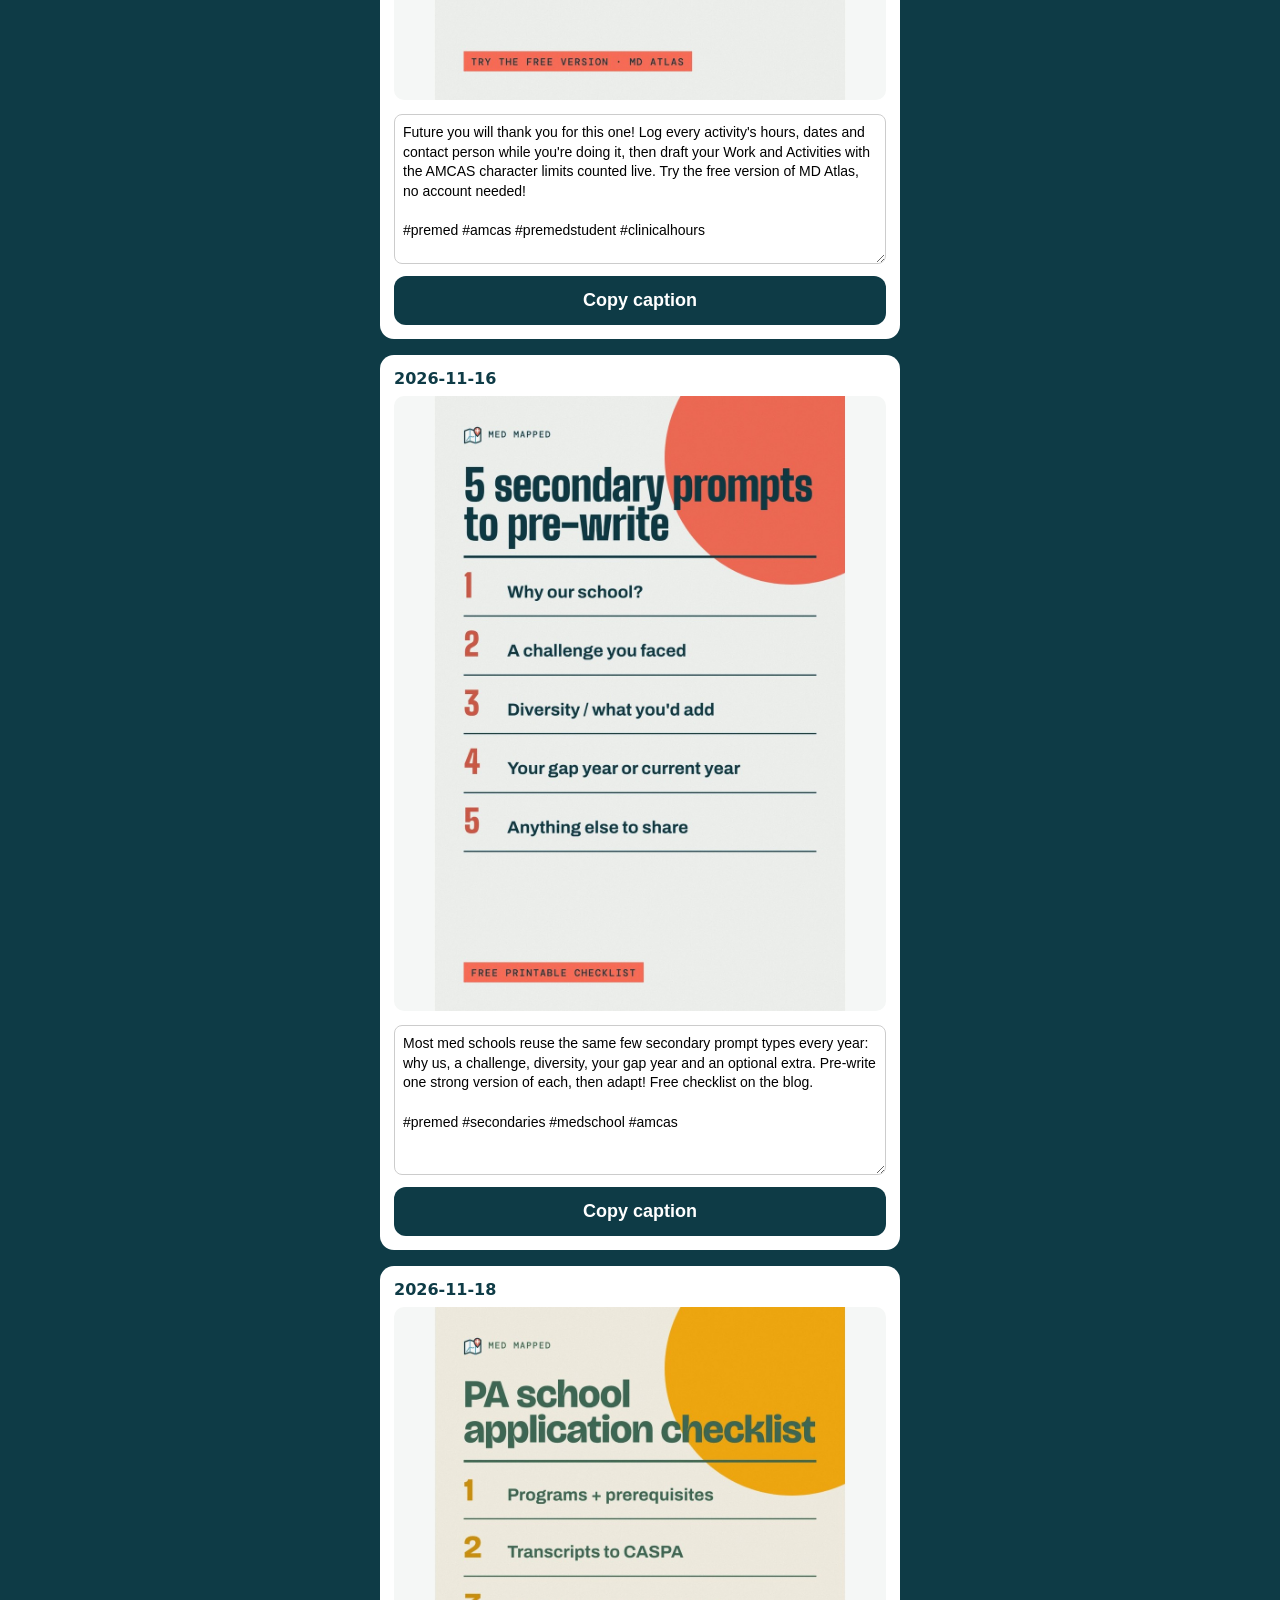
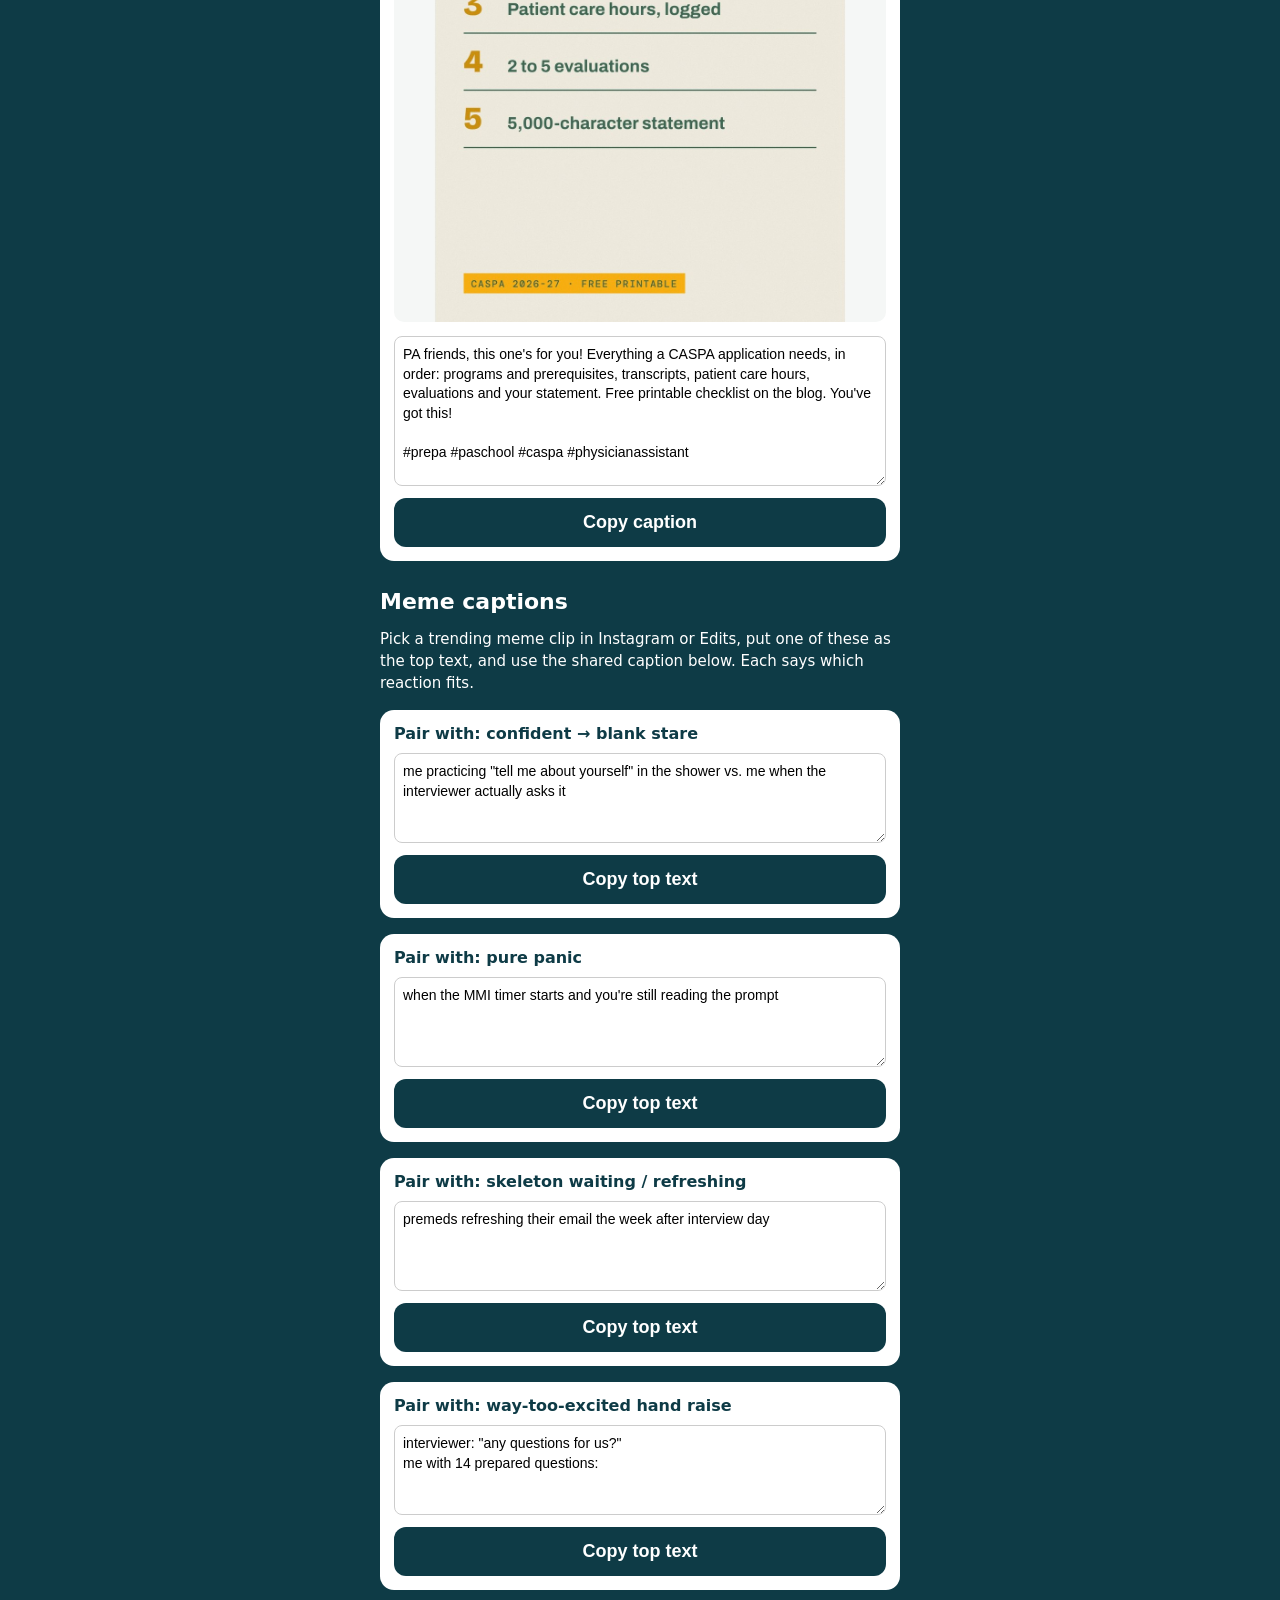
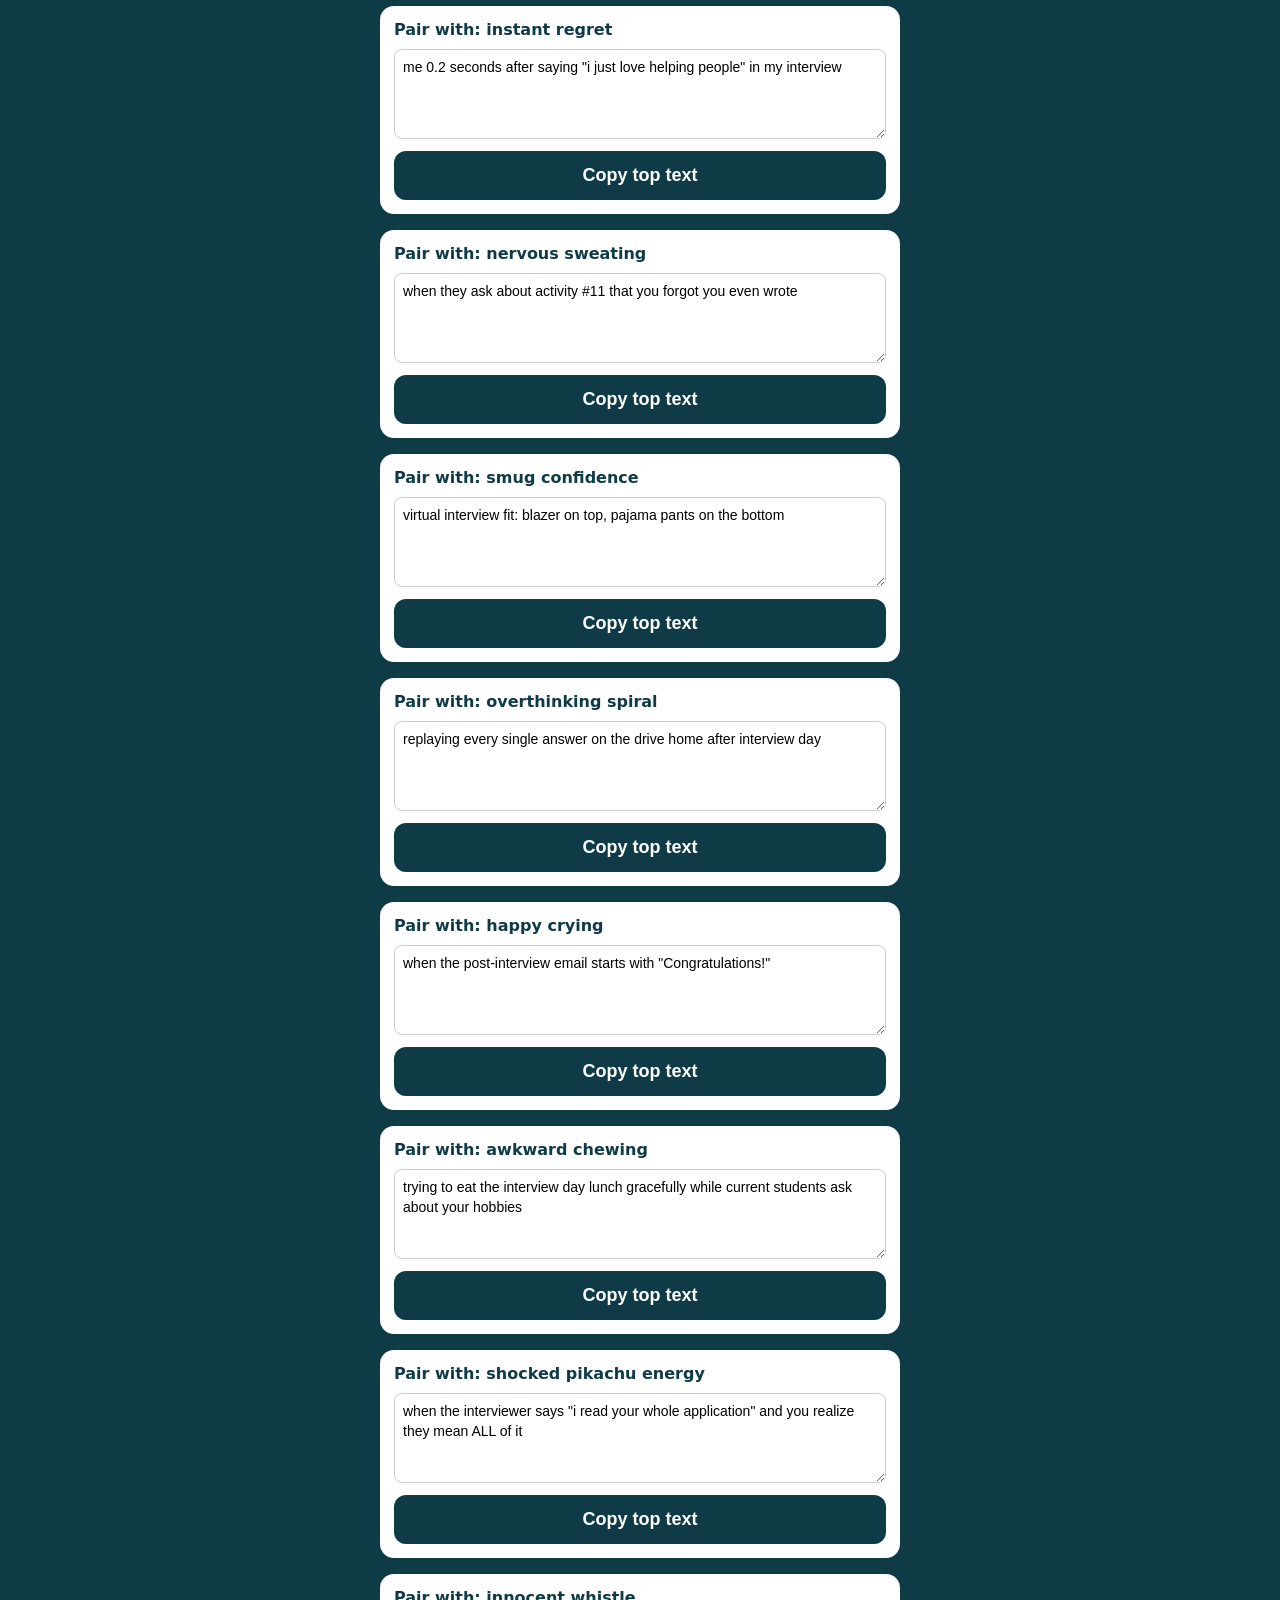
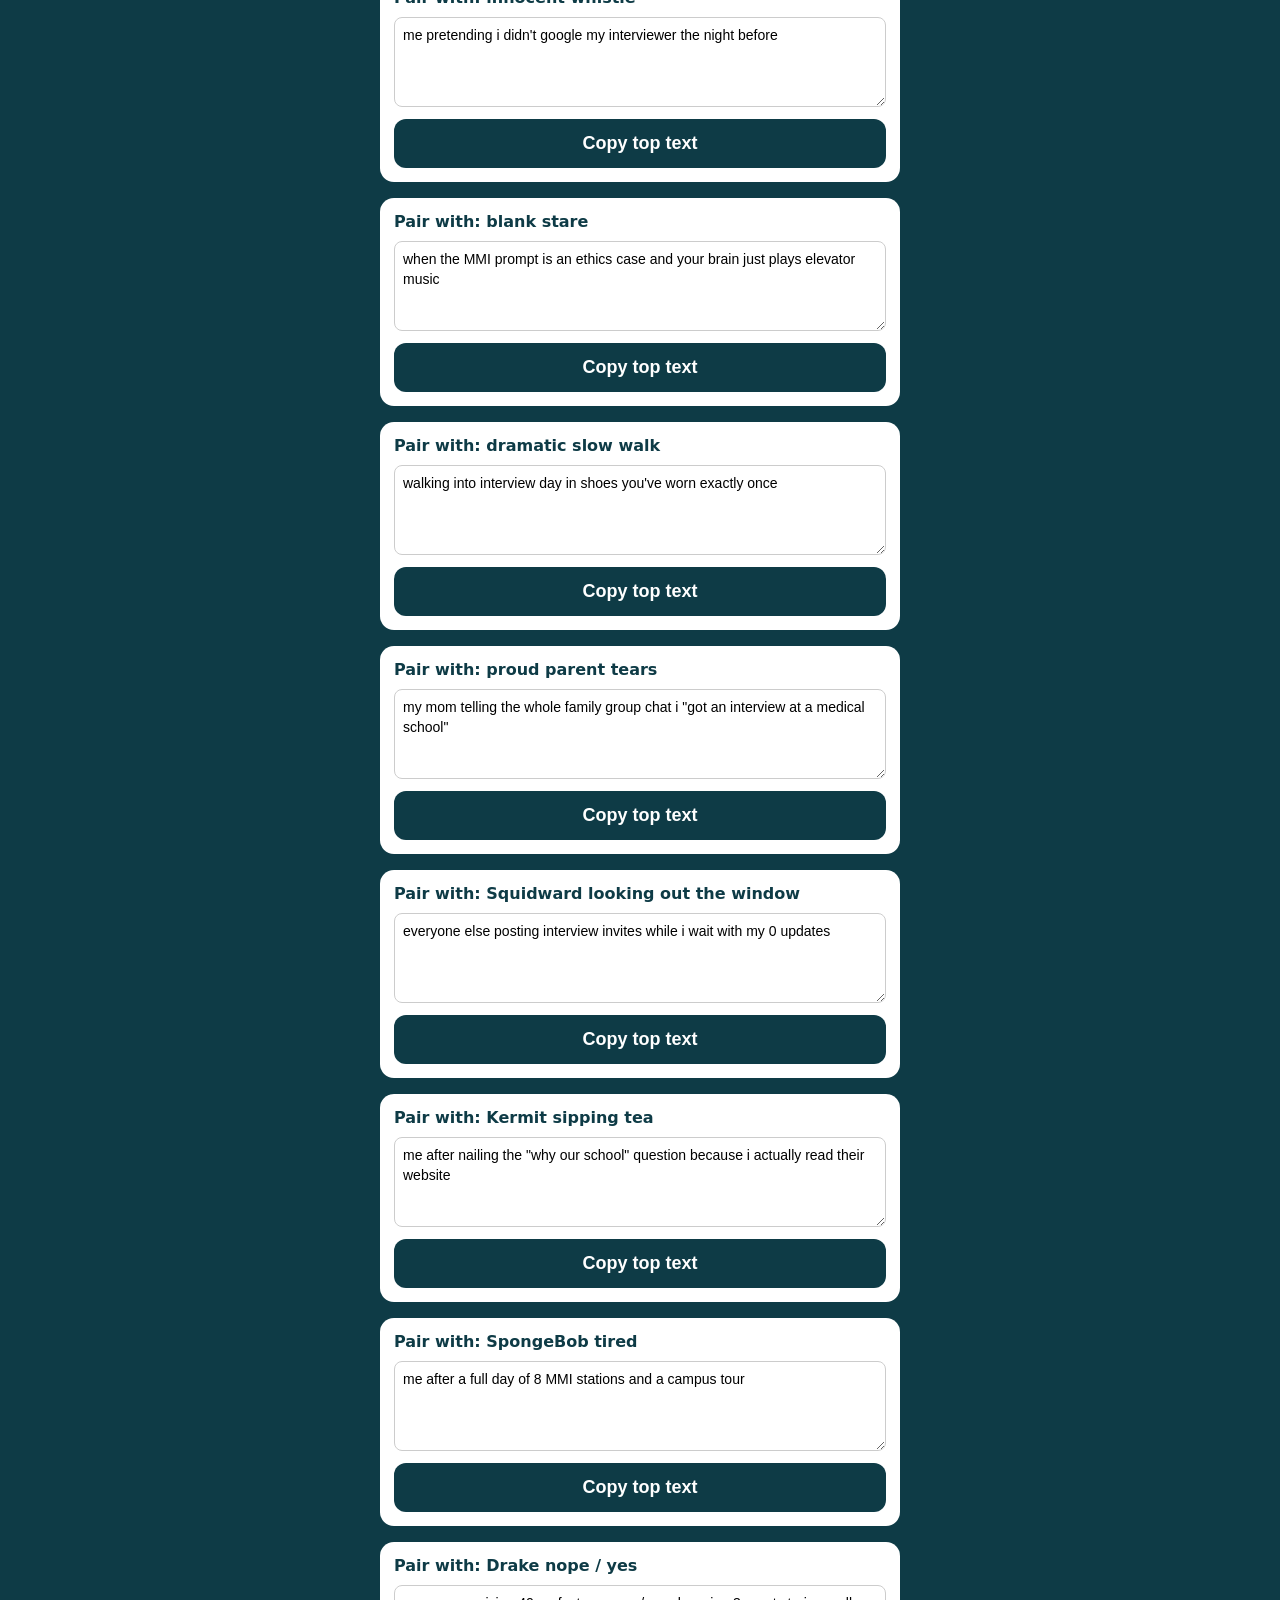
==== commit a5ec6a04: "Add reel 35 (Peele sweating meme) and run log 2026-11-22 Co-Authored-By: Claude Opus 5.5 <noreply@an" ====
--- a/static/social/reels/index.html
+++ b/static/social/reels/index.html
@@ -6,6 +6,10 @@
 p{font-size:15px;line-height:1.45}textarea{width:100%;height:150px;margin-top:10px;font:14px/1.4 -apple-system,sans-serif;border:1px solid #ccc;border-radius:8px;padding:8px;box-sizing:border-box}button{width:100%;margin-top:8px;padding:14px;font-size:18px;font-weight:700;border:0;border-radius:12px;background:#0e3b46;color:#fff}</style></head><body>
 <h1>Med Mapped Reels</h1>
 <p><b>iPhone:</b> tap the orange button, tap <b>Download</b>, then tap the blue ⬇ arrow in the address bar, tap the video, tap Share, tap <b>Save Video</b>. It's in Photos now!<br><b>Android:</b> tap the orange button and it saves to your Gallery.</p>
+<div class="r"><b>Meme: Jordan Peele sweating (thanksgiving table)</b><video src="reel-35.mp4" controls playsinline preload="metadata"></video><a class="b" href="reel-35.mp4" download="medmapped-reel-35.mp4">Download video</a>
+<textarea id="c35" readonly>thanksgiving is thursday and the interview question is coming 🦃😅 Every cycle moves at its own pace, and lots of applicants hear back well into the spring, so whatever your number is right now, you&#x27;re still in it! Want the whole cycle in one place so the waiting feels less mysterious? The free month-by-month application timeline is on the blog (link in bio). Tag your premed bestie 👇
+
+#premed #premedlife #medschoolapplication #premedmemes</textarea><button onclick="navigator.clipboard.writeText(document.getElementById('c35').value);this.textContent='Copied!'">Copy caption</button></div>
 <div class="r"><b>Notes app: sunday reset</b><video src="reel-34.mp4" controls playsinline preload="metadata"></video><a class="b" href="reel-34.mp4" download="medmapped-reel-34.mp4">Download video</a>
 <textarea id="c34" readonly>my 10-minute sunday reset for a hard block 📝 Look back honestly (one win, one thing that drained you), list only the exams and must-dos, drop one thing, set your bad-day minimum, and put rest and a stop time on the calendar. Then pick one person to ask for help! The free one-page weekly reset worksheet is on the blog (link in bio). Save this for tomorrow 👇
 
@@ -30,10 +34,6 @@
 <textarea id="c29" readonly>we&#x27;ve all been there 😅📨 Tip for next cycle: ask for letters early, in person or with a thoughtful email, and include your CV plus a deadline a few weeks before you really need it. A friendly reminder a week before is totally okay! The free year-by-year premed roadmap is on the blog (link in bio). Tag a premed who needs this 👇
 
 #premed #premedlife #premedmemes #medschool</textarea><button onclick="navigator.clipboard.writeText(document.getElementById('c29').value);this.textContent='Copied!'">Copy caption</button></div>
-<div class="r"><b>Lock screen: night before the interview</b><video src="reel-28.mp4" controls playsinline preload="metadata"></video><a class="b" href="reel-28.mp4" download="medmapped-reel-28.mp4">Download video</a>
-<textarea id="c28" readonly>the night before your interview, you&#x27;ve got this 🫶 Quick night-before list: check your itinerary and parking, write down 3 questions for them, reread your secondary for that school, set two alarms, and then actually go to sleep! The full interview prep checklist is free on the blog (link in bio). Send this to a friend interviewing this week 👇
-
-#premed #medschoolinterview #medschool #premedlife</textarea><button onclick="navigator.clipboard.writeText(document.getElementById('c28').value);this.textContent='Copied!'">Copy caption</button></div>
 <h1 style="margin-top:28px">Feed posts (in order)</h1><p>Long-press the image, then tap Save to Photos (or Add to Photos). Post it in Instagram with the copied caption.</p>
 <div class="r"><b>2026-11-02</b><img src="../ig-batch1/02-amcas-cost.jpg" style="width:100%;border-radius:10px;margin-top:8px" alt=""><textarea id="f0" readonly>AMCAS charges $180 for the first school and $48 for each one after, so 20 schools comes to $1,092, and that&#x27;s before a single secondary! The full budget and a free worksheet are on the blog (link in bio). Always confirm current fees with the AAMC before you pay.
 
@@ -140,6 +140,9 @@
 <div class="r"><b>Pair with: Homer backing into the bushes</b><textarea id="m75" readonly style="height:90px">me when the group chat starts comparing practice scores</textarea><button onclick="navigator.clipboard.writeText(document.getElementById('m75').value);this.textContent='Copied!'">Copy top text</button></div>
 <div class="r"><b>Pair with: Kombucha girl</b><textarea id="m76" readonly style="height:90px">trying the &quot;bad-day minimum&quot; for the first time and it actually working</textarea><button onclick="navigator.clipboard.writeText(document.getElementById('m76').value);this.textContent='Copied!'">Copy top text</button></div>
 <div class="r"><b>Pair with: Elmo shrugging</b><textarea id="m77" readonly style="height:90px">me crossing one resource off my list and nothing bad happening</textarea><button onclick="navigator.clipboard.writeText(document.getElementById('m77').value);this.textContent='Copied!'">Copy top text</button></div>
+<div class="r"><b>Pair with: Pedro raccoon dancing</b><textarea id="m78" readonly style="height:90px">me leaving for thanksgiving break with zero anki reviews due</textarea><button onclick="navigator.clipboard.writeText(document.getElementById('m78').value);this.textContent='Copied!'">Copy top text</button></div>
+<div class="r"><b>Pair with: Mr. Krabs confused</b><textarea id="m79" readonly style="height:90px">my family trying to understand what a &quot;secondary&quot; is</textarea><button onclick="navigator.clipboard.writeText(document.getElementById('m79').value);this.textContent='Copied!'">Copy top text</button></div>
+<div class="r"><b>Pair with: Arthur fist</b><textarea id="m80" readonly style="height:90px">refreshing my email between pie slices for the 9th time</textarea><button onclick="navigator.clipboard.writeText(document.getElementById('m80').value);this.textContent='Copied!'">Copy top text</button></div>
 <div class="r"><b>Post caption for any meme</b><textarea id="mc" readonly>interview season has us all like this 😭 Tag your premed bestie who&#x27;s interviewing right now! Tracking your interviews and practicing the classics? Try the free version of MD Atlas (link in bio)!
 
 #premed #medschoolinterview #premedmemes #medschool #premedlife</textarea><button onclick="navigator.clipboard.writeText(document.getElementById('mc').value);this.textContent='Copied!'">Copy caption</button></div>
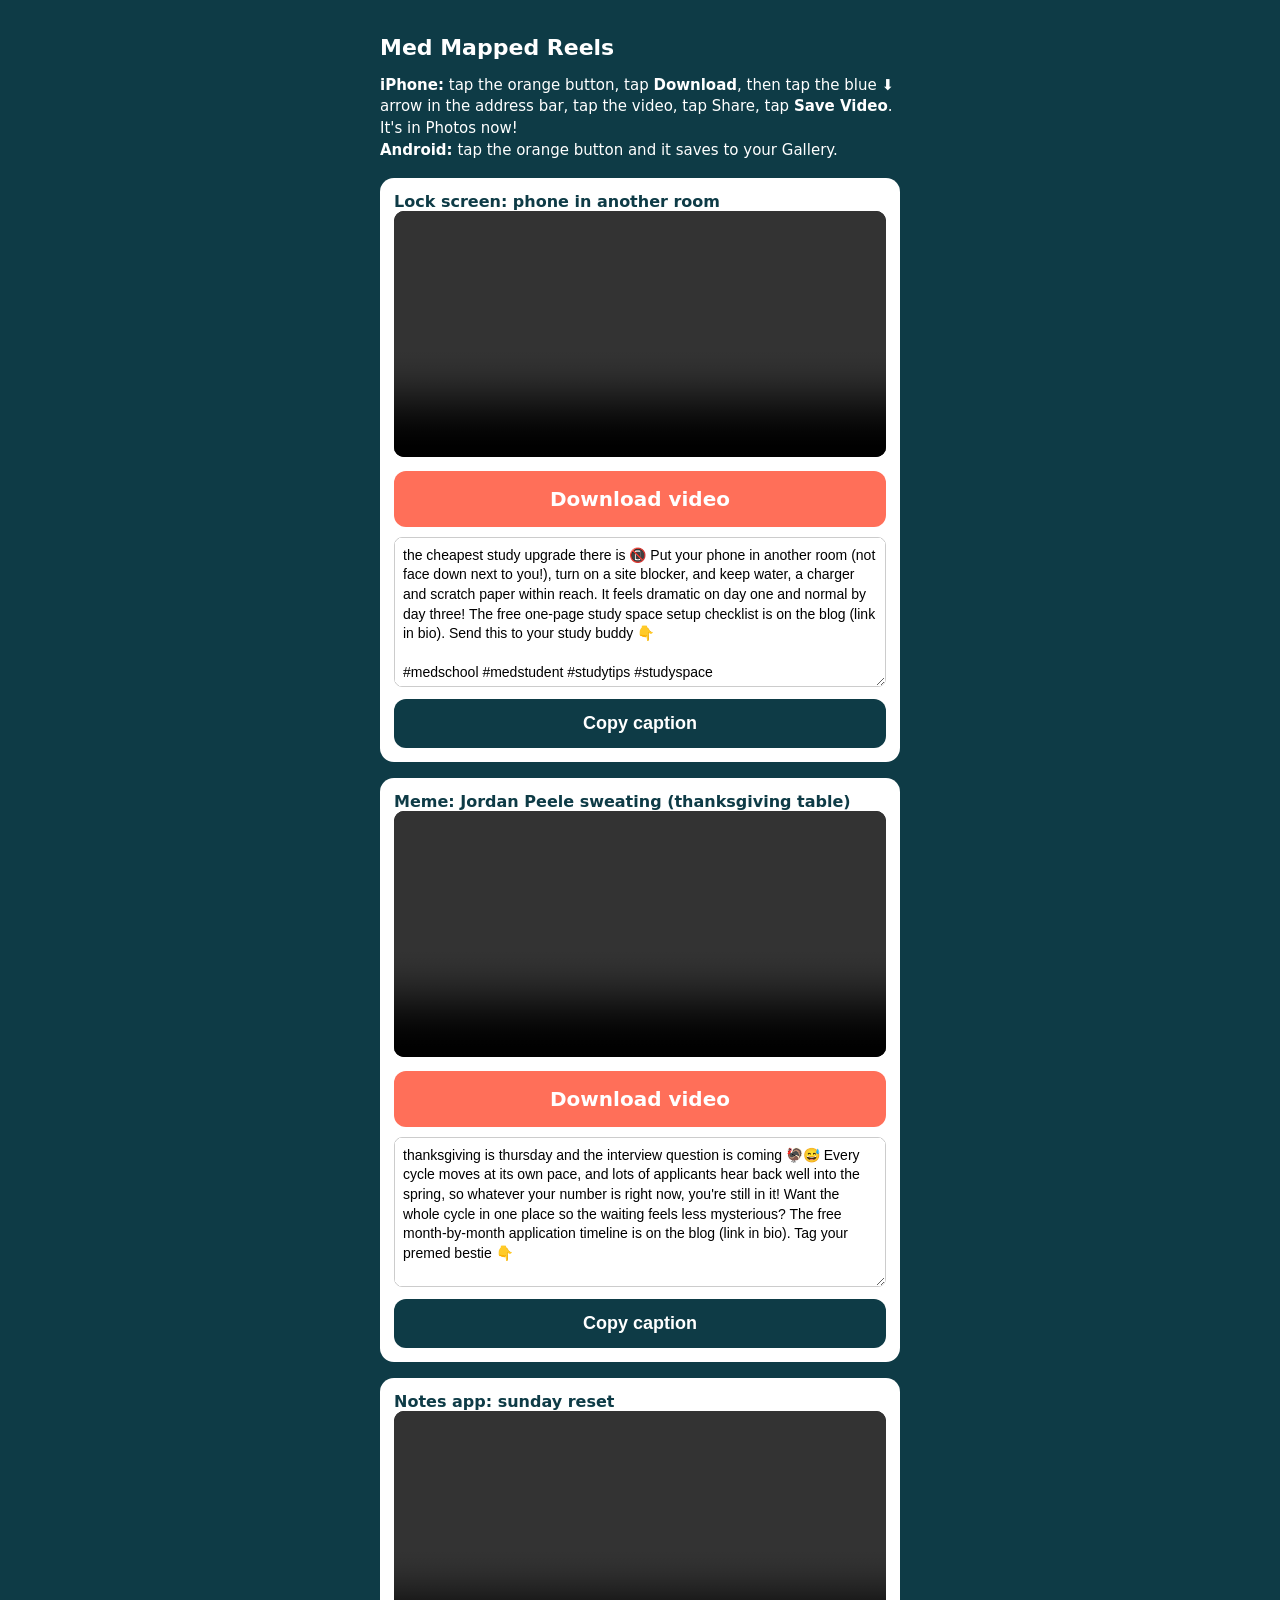
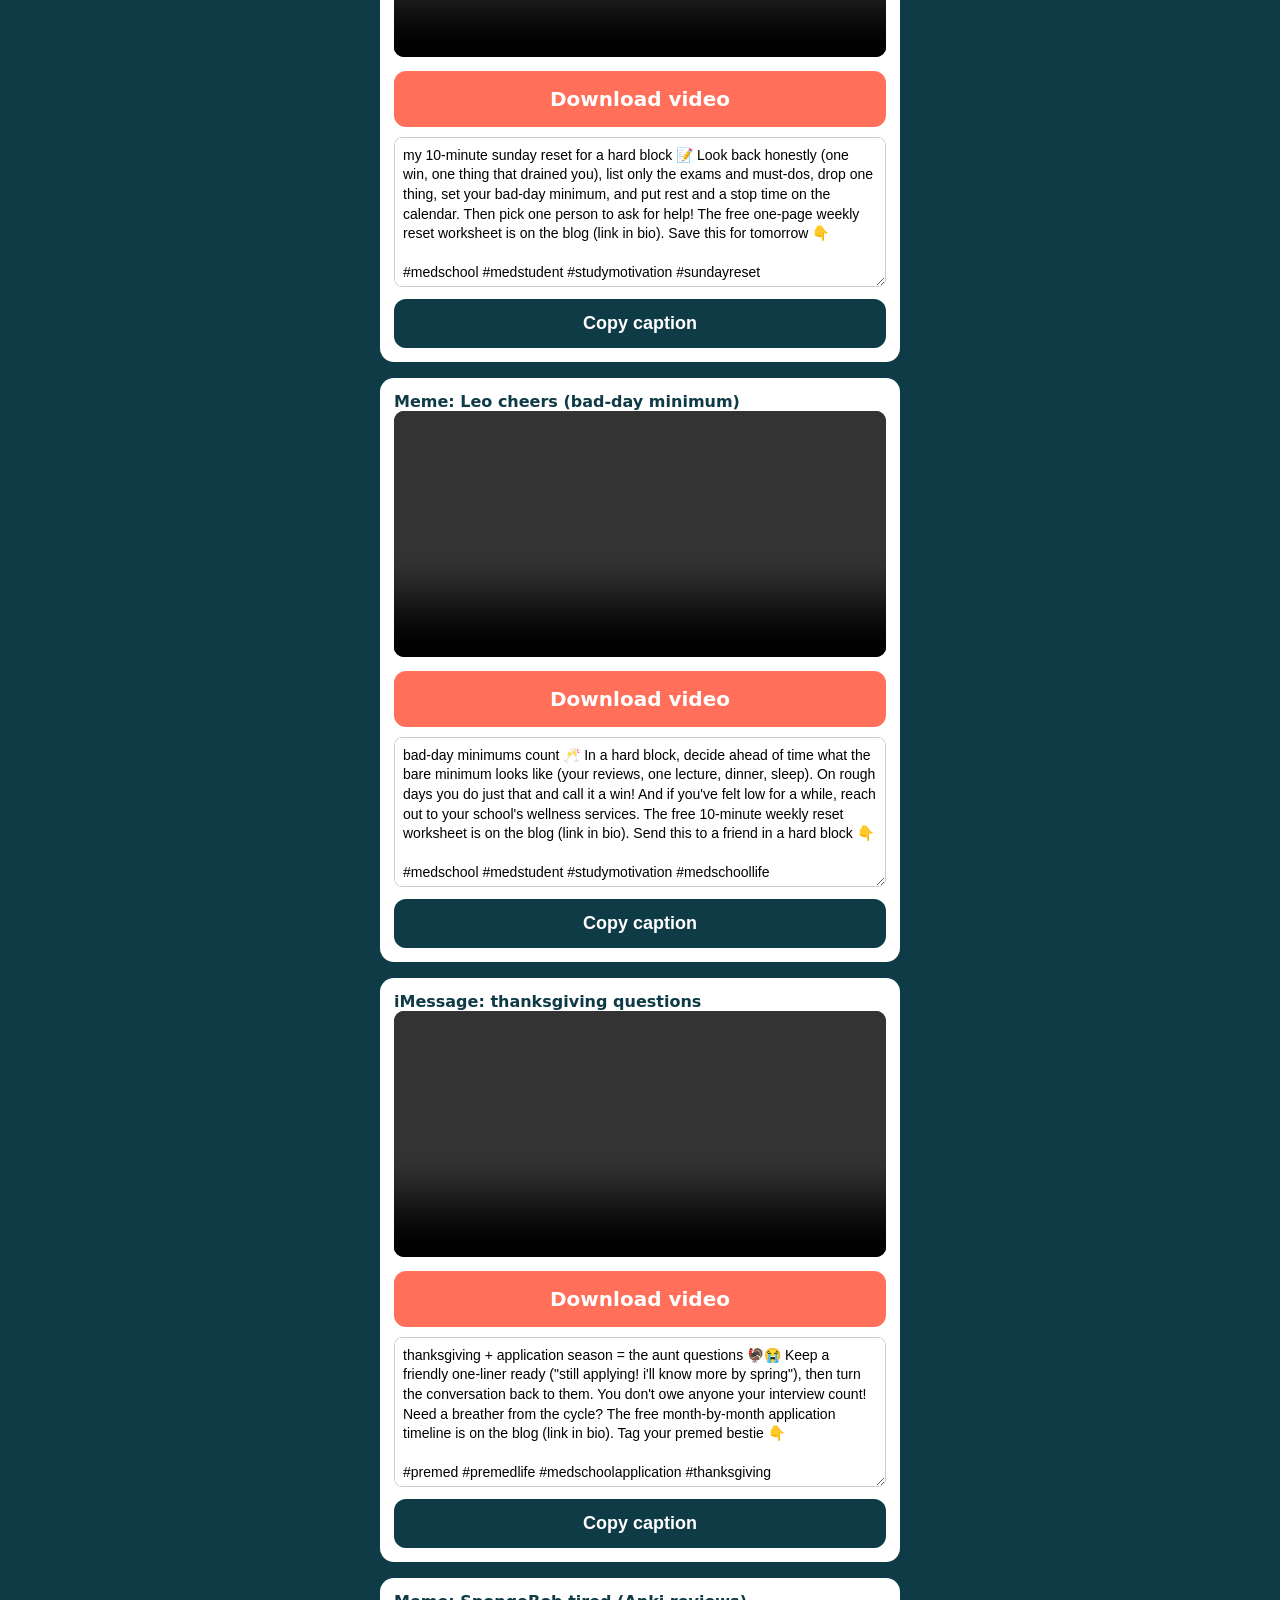
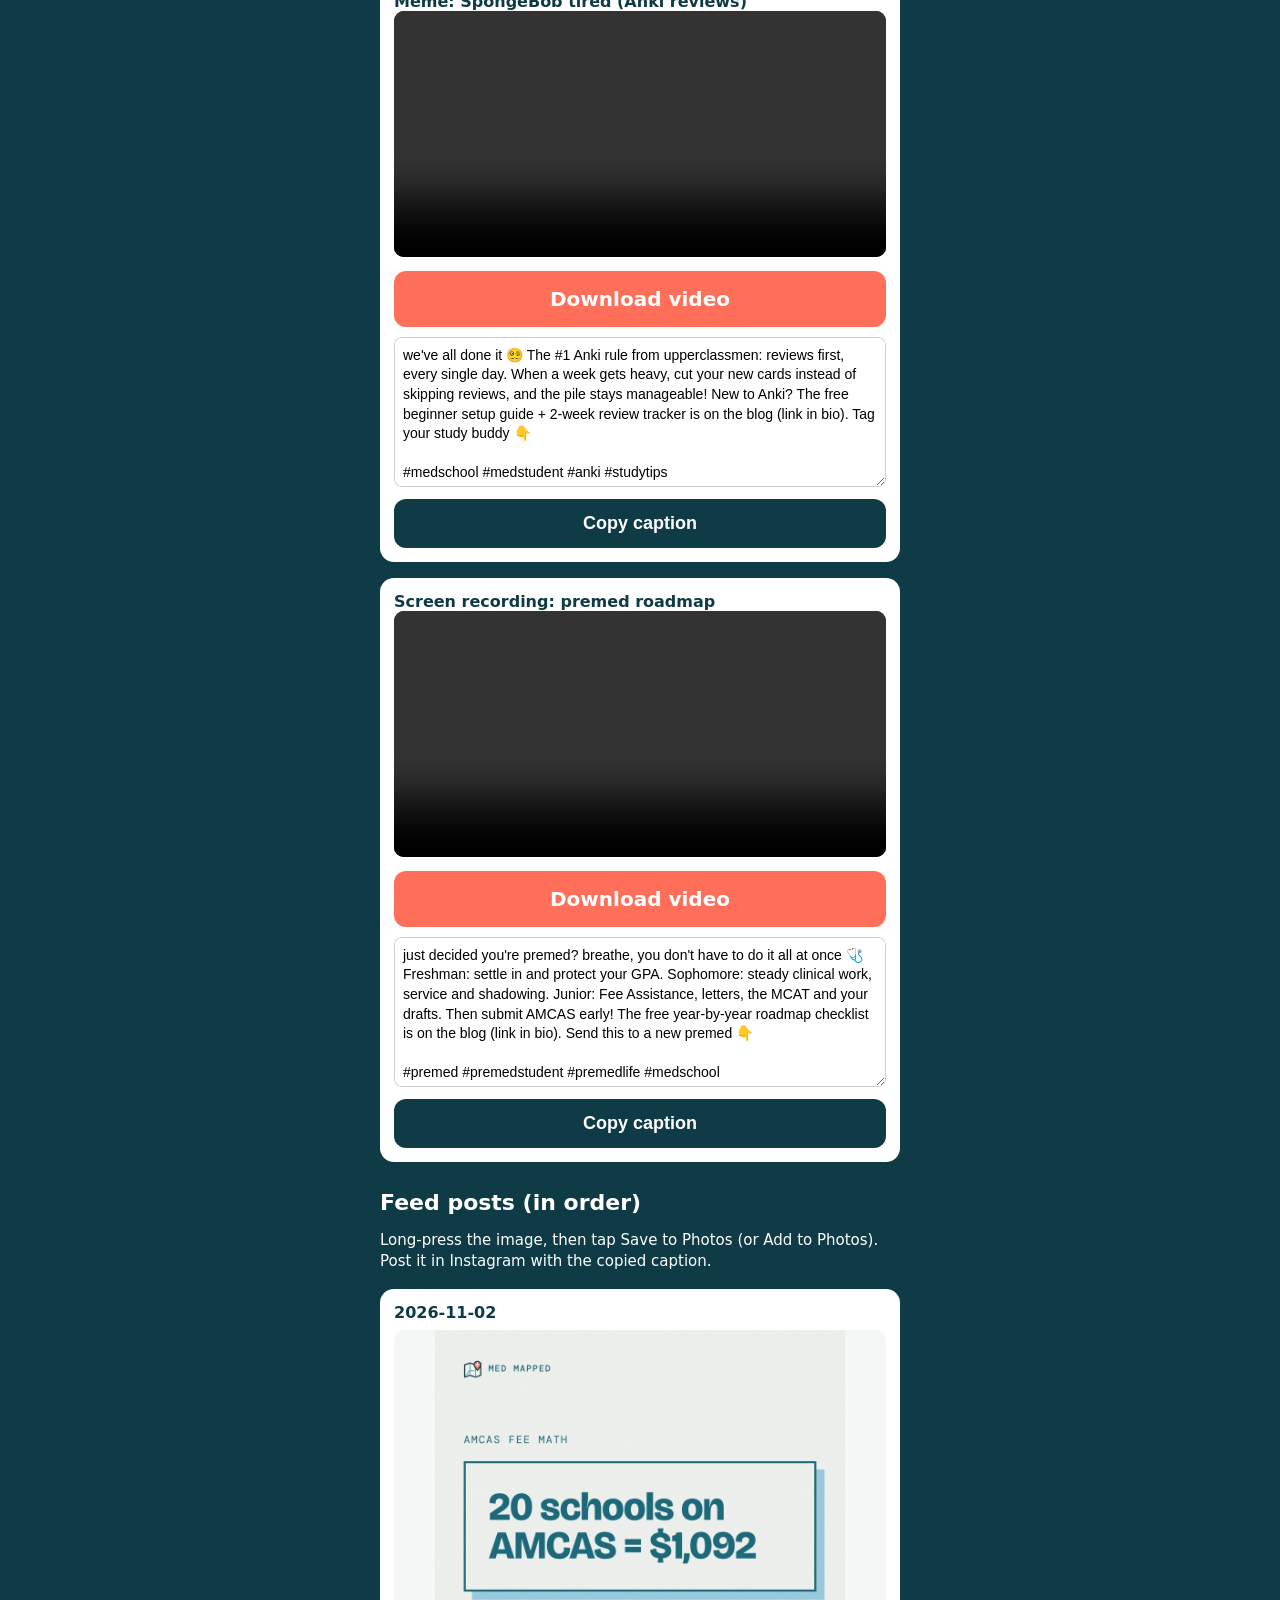
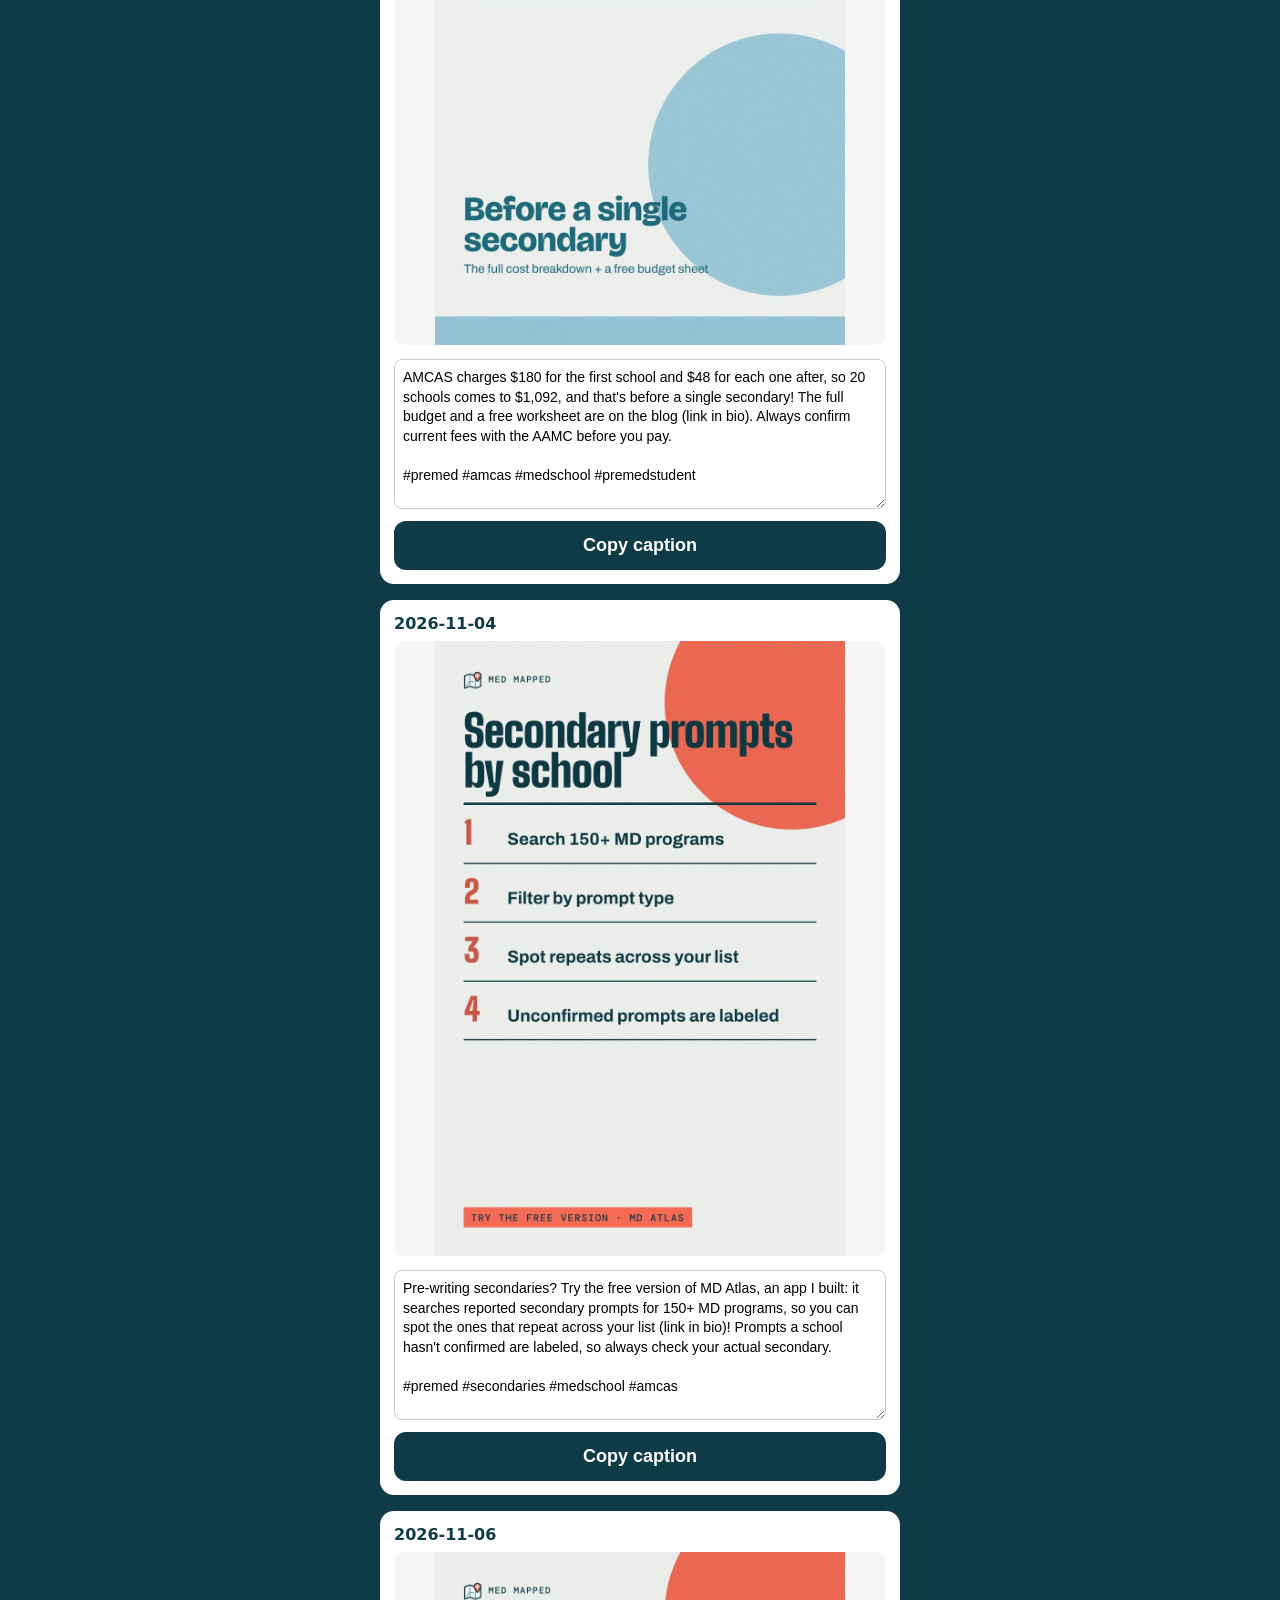
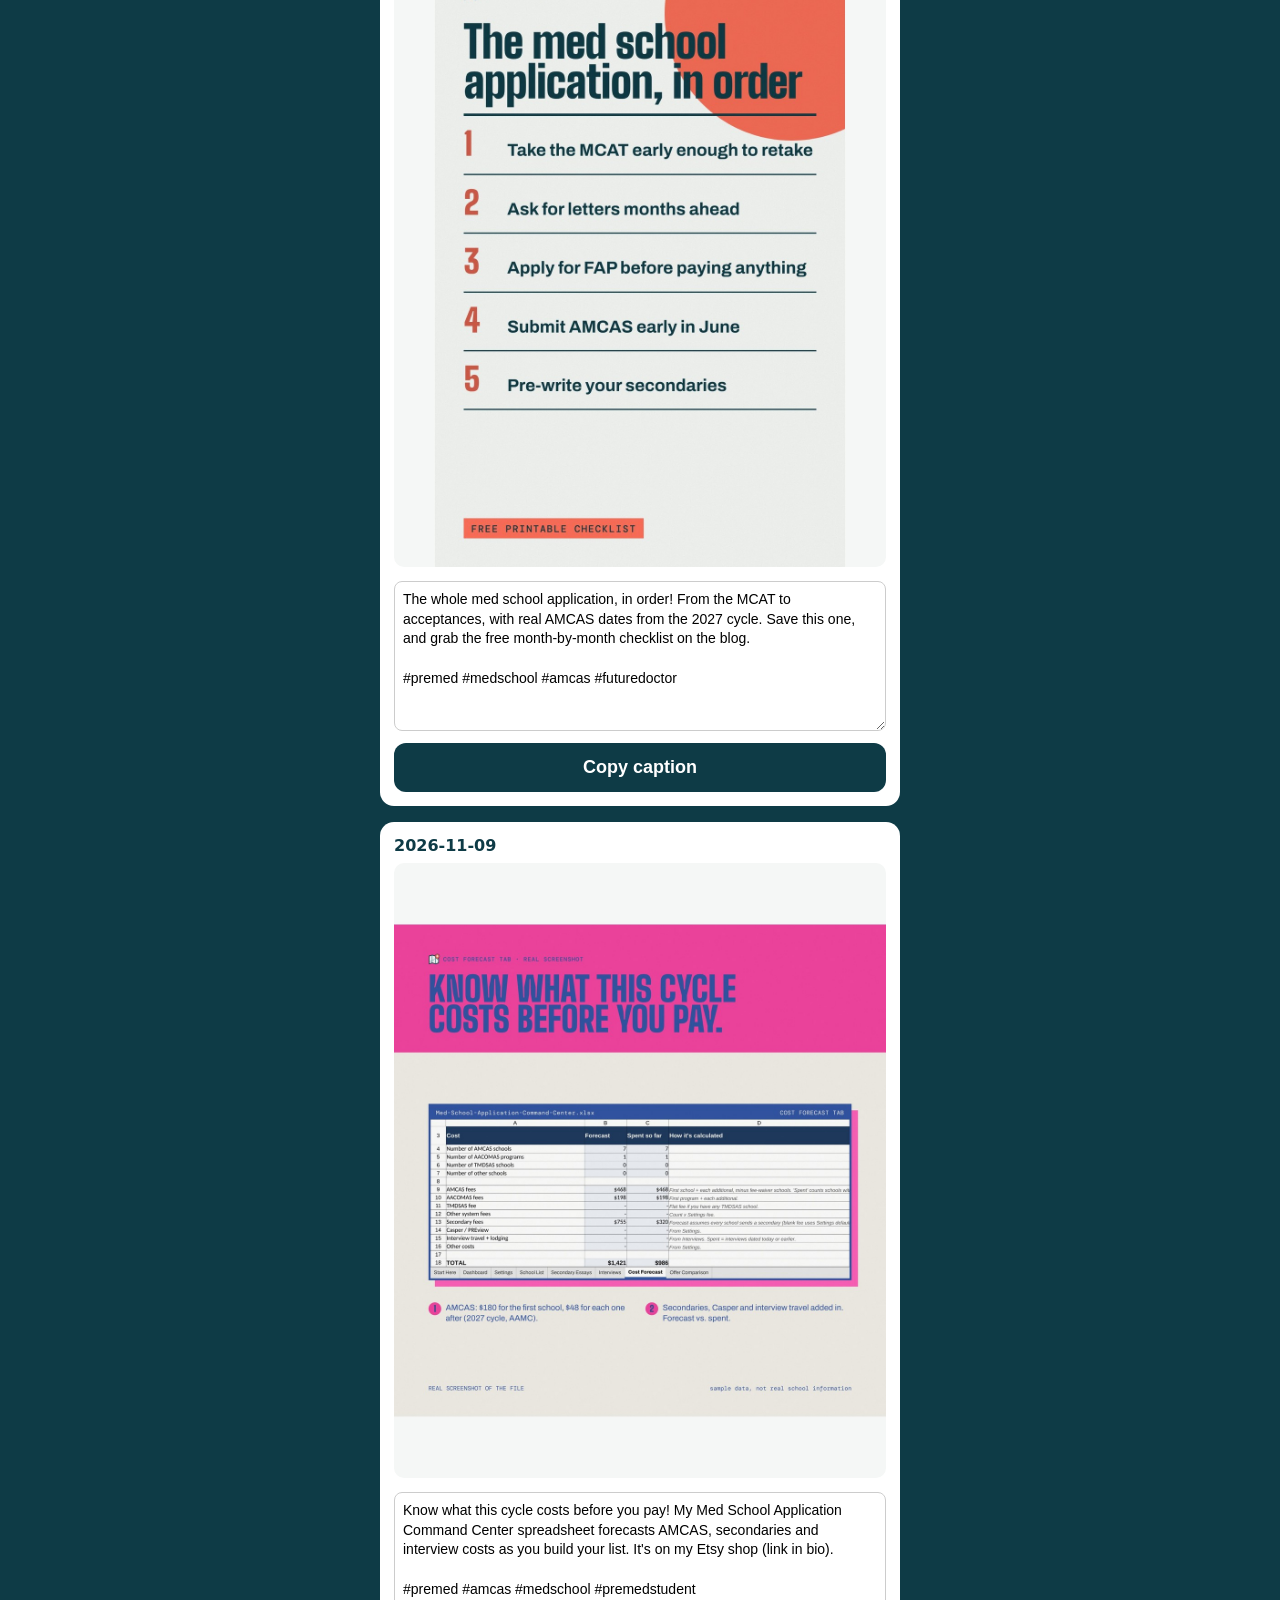
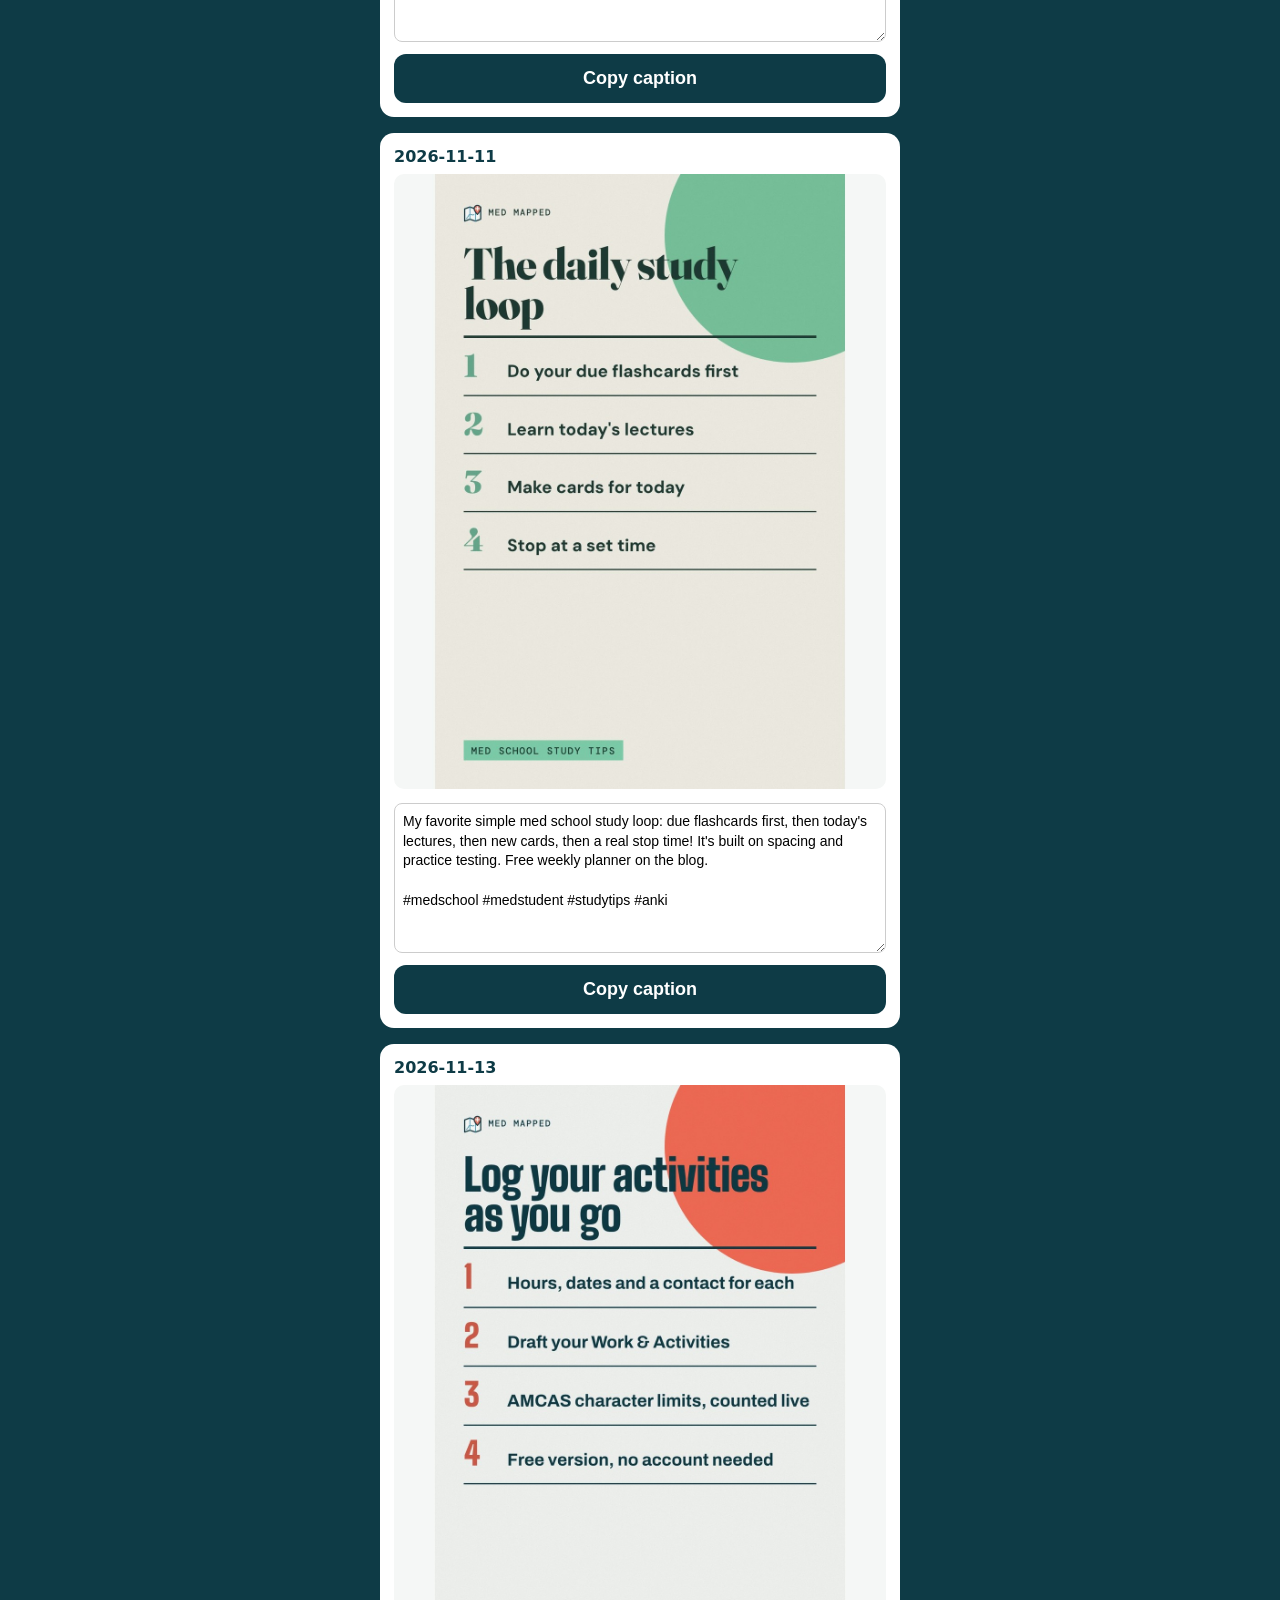
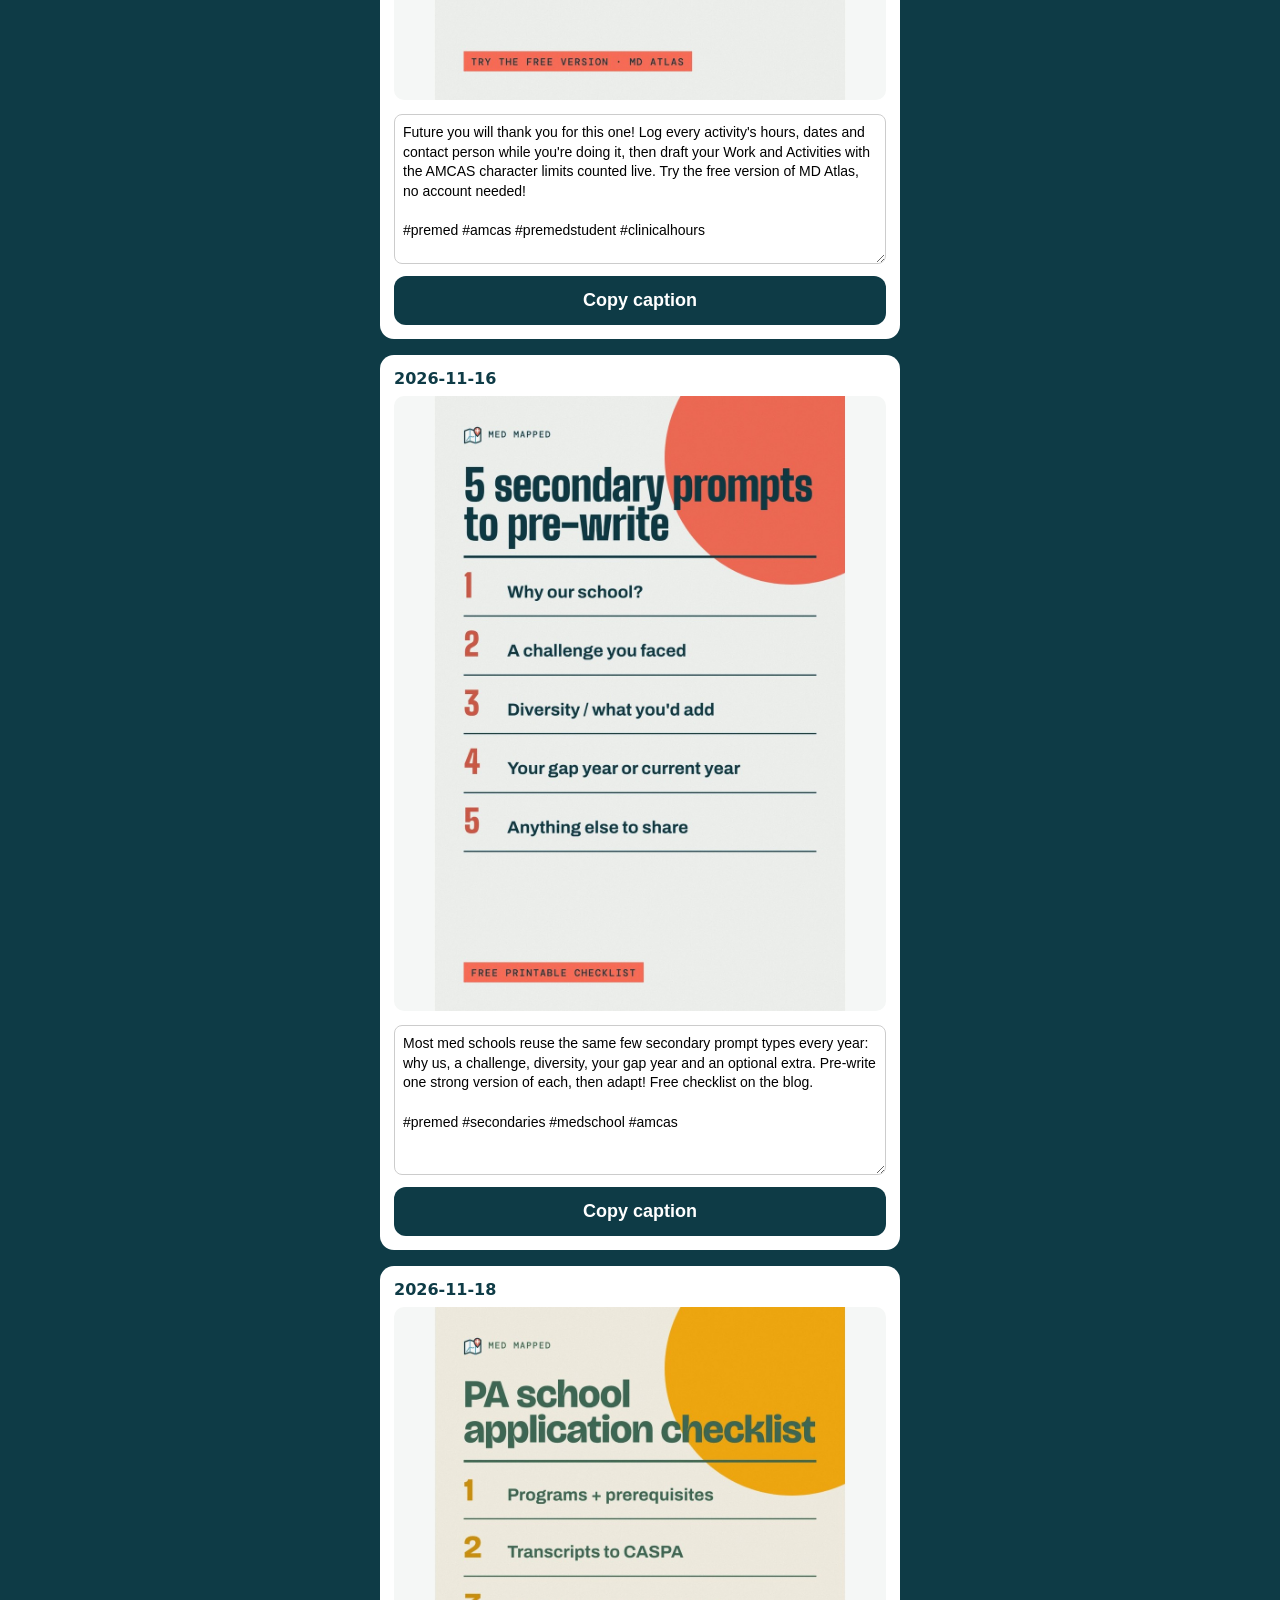
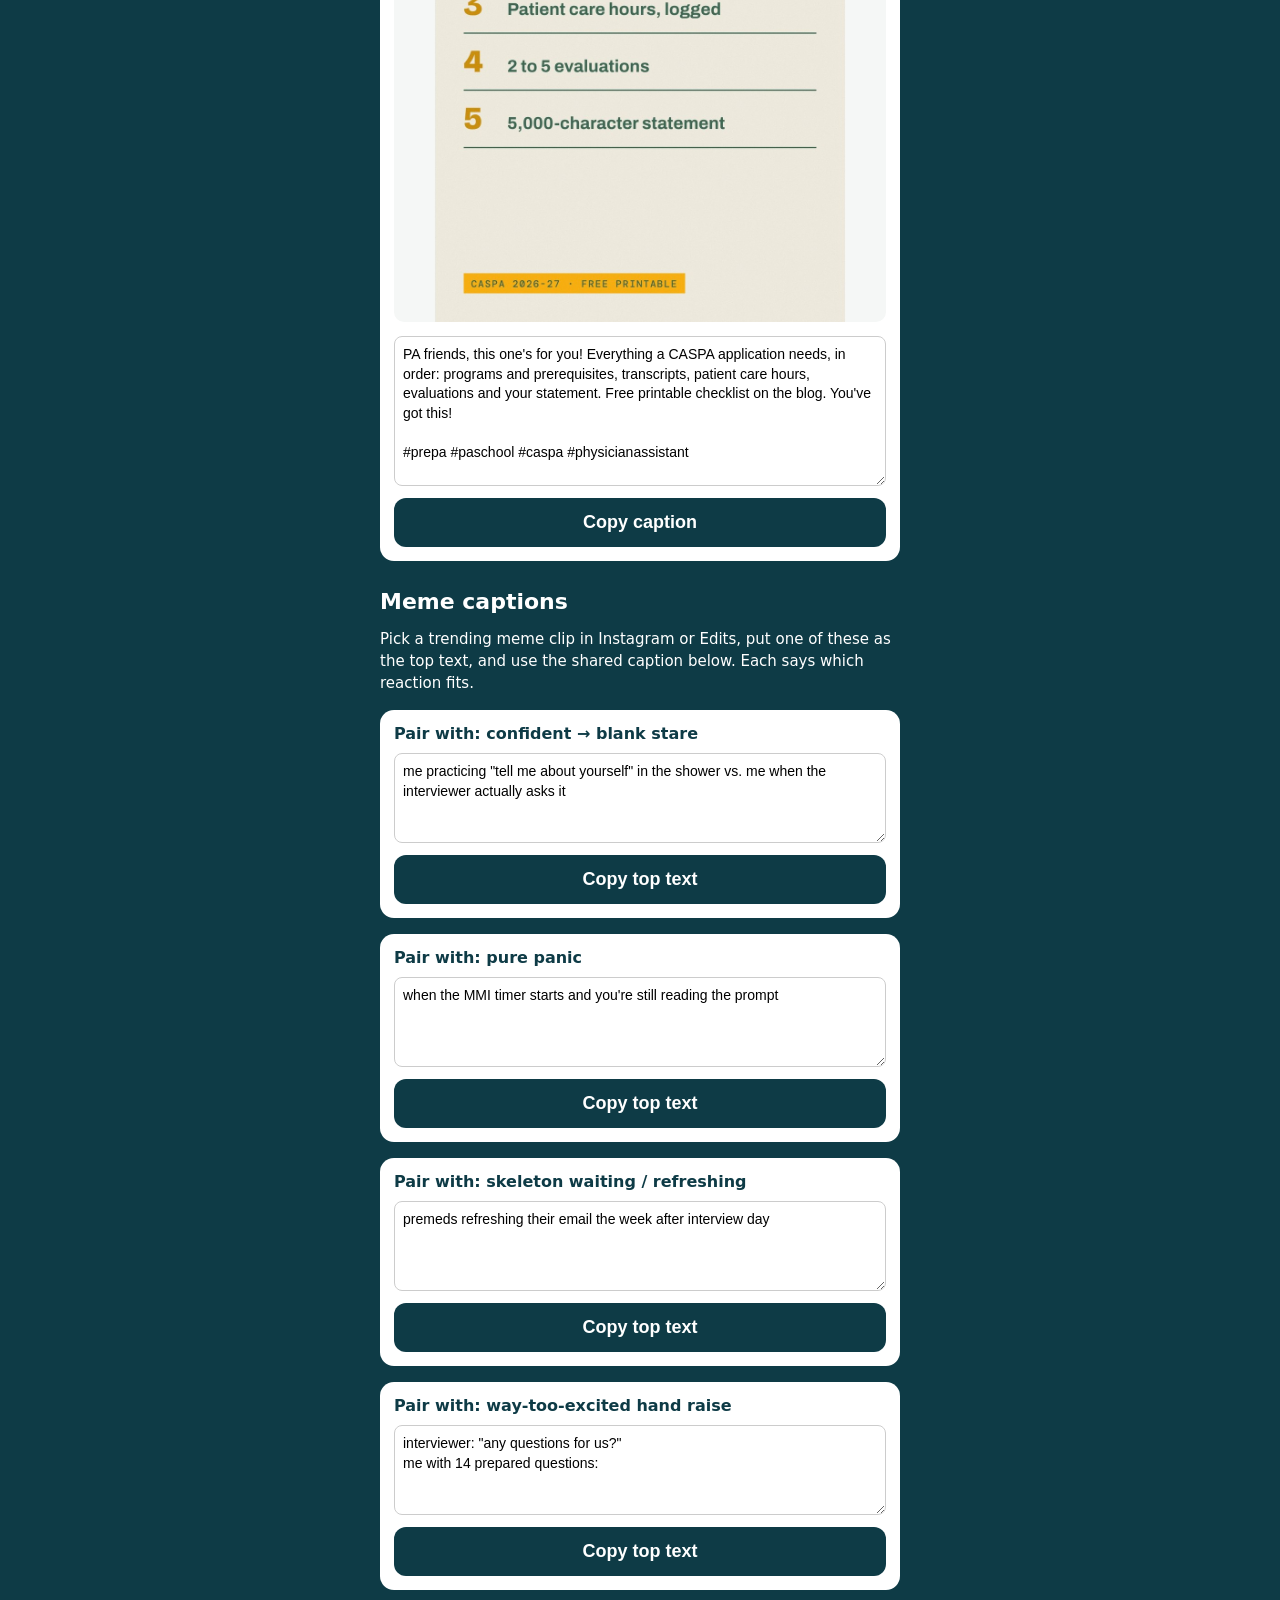
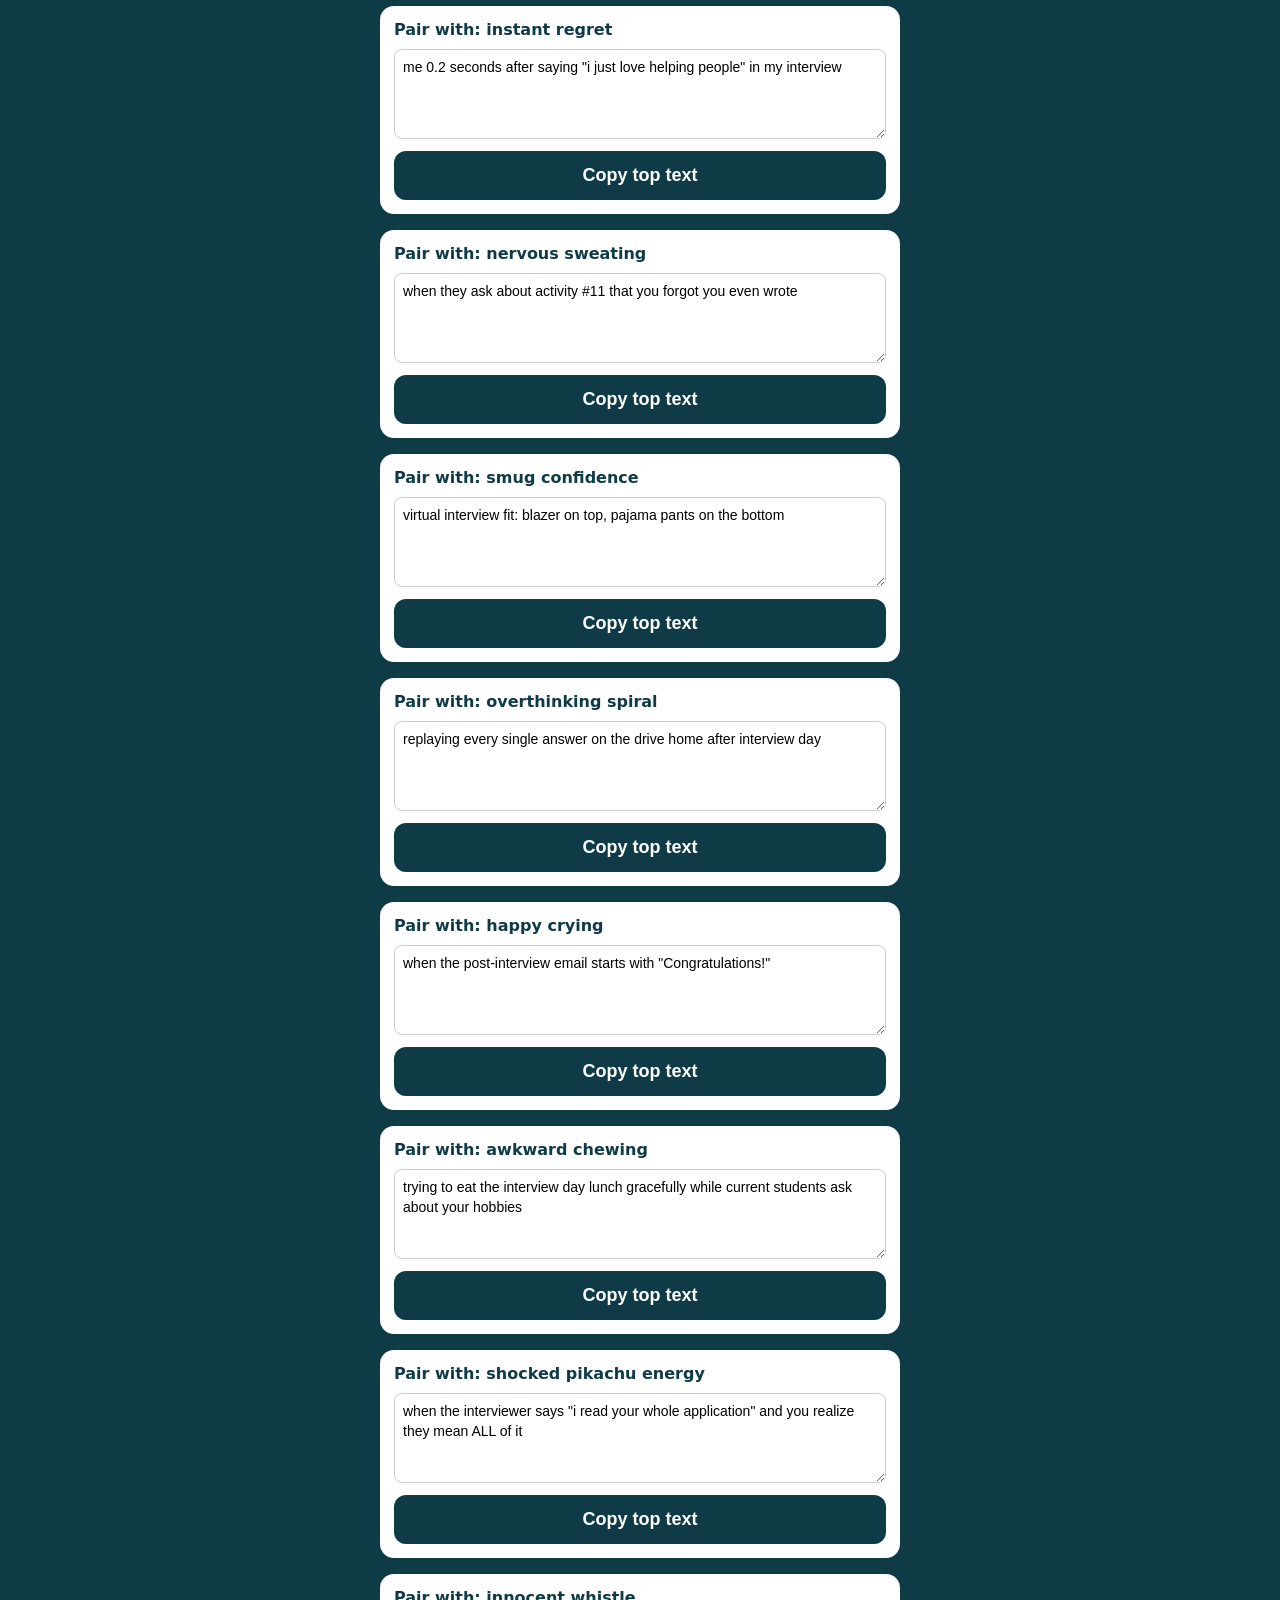
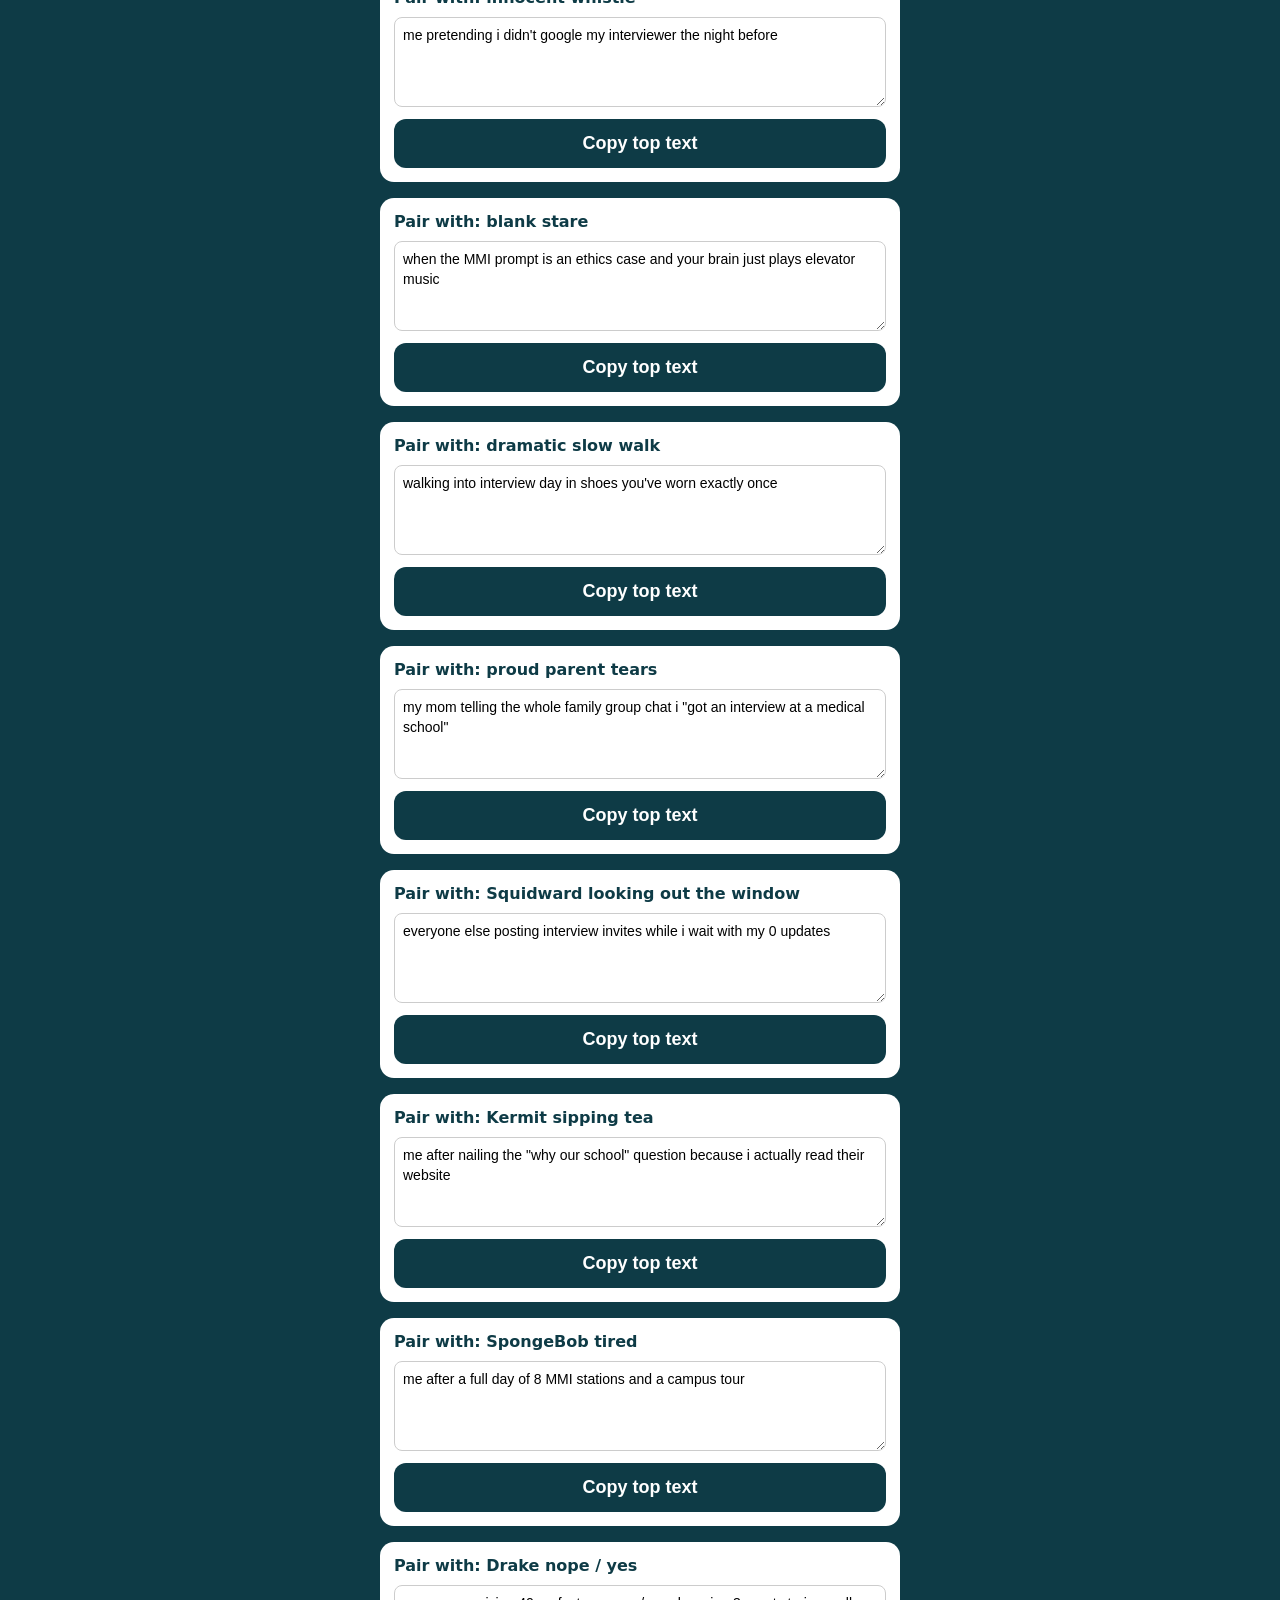
==== commit b20b139d: "Add reel 36 (phone-away lock screen) and run log 2026-11-23 Co-Authored-By: Claude Opus 5.5 <noreply" ====
--- a/static/social/reels/index.html
+++ b/static/social/reels/index.html
@@ -6,6 +6,10 @@
 p{font-size:15px;line-height:1.45}textarea{width:100%;height:150px;margin-top:10px;font:14px/1.4 -apple-system,sans-serif;border:1px solid #ccc;border-radius:8px;padding:8px;box-sizing:border-box}button{width:100%;margin-top:8px;padding:14px;font-size:18px;font-weight:700;border:0;border-radius:12px;background:#0e3b46;color:#fff}</style></head><body>
 <h1>Med Mapped Reels</h1>
 <p><b>iPhone:</b> tap the orange button, tap <b>Download</b>, then tap the blue ⬇ arrow in the address bar, tap the video, tap Share, tap <b>Save Video</b>. It's in Photos now!<br><b>Android:</b> tap the orange button and it saves to your Gallery.</p>
+<div class="r"><b>Lock screen: phone in another room</b><video src="reel-36.mp4" controls playsinline preload="metadata"></video><a class="b" href="reel-36.mp4" download="medmapped-reel-36.mp4">Download video</a>
+<textarea id="c36" readonly>the cheapest study upgrade there is 📵 Put your phone in another room (not face down next to you!), turn on a site blocker, and keep water, a charger and scratch paper within reach. It feels dramatic on day one and normal by day three! The free one-page study space setup checklist is on the blog (link in bio). Send this to your study buddy 👇
+
+#medschool #medstudent #studytips #studyspace</textarea><button onclick="navigator.clipboard.writeText(document.getElementById('c36').value);this.textContent='Copied!'">Copy caption</button></div>
 <div class="r"><b>Meme: Jordan Peele sweating (thanksgiving table)</b><video src="reel-35.mp4" controls playsinline preload="metadata"></video><a class="b" href="reel-35.mp4" download="medmapped-reel-35.mp4">Download video</a>
 <textarea id="c35" readonly>thanksgiving is thursday and the interview question is coming 🦃😅 Every cycle moves at its own pace, and lots of applicants hear back well into the spring, so whatever your number is right now, you&#x27;re still in it! Want the whole cycle in one place so the waiting feels less mysterious? The free month-by-month application timeline is on the blog (link in bio). Tag your premed bestie 👇
 
@@ -30,10 +34,6 @@
 <textarea id="c30" readonly>just decided you&#x27;re premed? breathe, you don&#x27;t have to do it all at once 🩺 Freshman: settle in and protect your GPA. Sophomore: steady clinical work, service and shadowing. Junior: Fee Assistance, letters, the MCAT and your drafts. Then submit AMCAS early! The free year-by-year roadmap checklist is on the blog (link in bio). Send this to a new premed 👇
 
 #premed #premedstudent #premedlife #medschool</textarea><button onclick="navigator.clipboard.writeText(document.getElementById('c30').value);this.textContent='Copied!'">Copy caption</button></div>
-<div class="r"><b>Meme: Bernie &quot;once again asking&quot; (letter writer)</b><video src="reel-29.mp4" controls playsinline preload="metadata"></video><a class="b" href="reel-29.mp4" download="medmapped-reel-29.mp4">Download video</a>
-<textarea id="c29" readonly>we&#x27;ve all been there 😅📨 Tip for next cycle: ask for letters early, in person or with a thoughtful email, and include your CV plus a deadline a few weeks before you really need it. A friendly reminder a week before is totally okay! The free year-by-year premed roadmap is on the blog (link in bio). Tag a premed who needs this 👇
-
-#premed #premedlife #premedmemes #medschool</textarea><button onclick="navigator.clipboard.writeText(document.getElementById('c29').value);this.textContent='Copied!'">Copy caption</button></div>
 <h1 style="margin-top:28px">Feed posts (in order)</h1><p>Long-press the image, then tap Save to Photos (or Add to Photos). Post it in Instagram with the copied caption.</p>
 <div class="r"><b>2026-11-02</b><img src="../ig-batch1/02-amcas-cost.jpg" style="width:100%;border-radius:10px;margin-top:8px" alt=""><textarea id="f0" readonly>AMCAS charges $180 for the first school and $48 for each one after, so 20 schools comes to $1,092, and that&#x27;s before a single secondary! The full budget and a free worksheet are on the blog (link in bio). Always confirm current fees with the AAMC before you pay.
 
@@ -143,6 +143,9 @@
 <div class="r"><b>Pair with: Pedro raccoon dancing</b><textarea id="m78" readonly style="height:90px">me leaving for thanksgiving break with zero anki reviews due</textarea><button onclick="navigator.clipboard.writeText(document.getElementById('m78').value);this.textContent='Copied!'">Copy top text</button></div>
 <div class="r"><b>Pair with: Mr. Krabs confused</b><textarea id="m79" readonly style="height:90px">my family trying to understand what a &quot;secondary&quot; is</textarea><button onclick="navigator.clipboard.writeText(document.getElementById('m79').value);this.textContent='Copied!'">Copy top text</button></div>
 <div class="r"><b>Pair with: Arthur fist</b><textarea id="m80" readonly style="height:90px">refreshing my email between pie slices for the 9th time</textarea><button onclick="navigator.clipboard.writeText(document.getElementById('m80').value);this.textContent='Copied!'">Copy top text</button></div>
+<div class="r"><b>Pair with: Spongebob rainbow &quot;imagination&quot;</b><textarea id="m81" readonly style="height:90px">me buying a desk lamp and calling it a whole new study system</textarea><button onclick="navigator.clipboard.writeText(document.getElementById('m81').value);this.textContent='Copied!'">Copy top text</button></div>
+<div class="r"><b>Pair with: Distracted boyfriend</b><textarea id="m82" readonly style="height:90px">me, my lecture, and the group chat lighting up</textarea><button onclick="navigator.clipboard.writeText(document.getElementById('m82').value);this.textContent='Copied!'">Copy top text</button></div>
+<div class="r"><b>Pair with: Kevin Hart &quot;stop playing with me&quot;</b><textarea id="m83" readonly style="height:90px">my screen time report on a &quot;locked in&quot; week</textarea><button onclick="navigator.clipboard.writeText(document.getElementById('m83').value);this.textContent='Copied!'">Copy top text</button></div>
 <div class="r"><b>Post caption for any meme</b><textarea id="mc" readonly>interview season has us all like this 😭 Tag your premed bestie who&#x27;s interviewing right now! Tracking your interviews and practicing the classics? Try the free version of MD Atlas (link in bio)!
 
 #premed #medschoolinterview #premedmemes #medschool #premedlife</textarea><button onclick="navigator.clipboard.writeText(document.getElementById('mc').value);this.textContent='Copied!'">Copy caption</button></div>
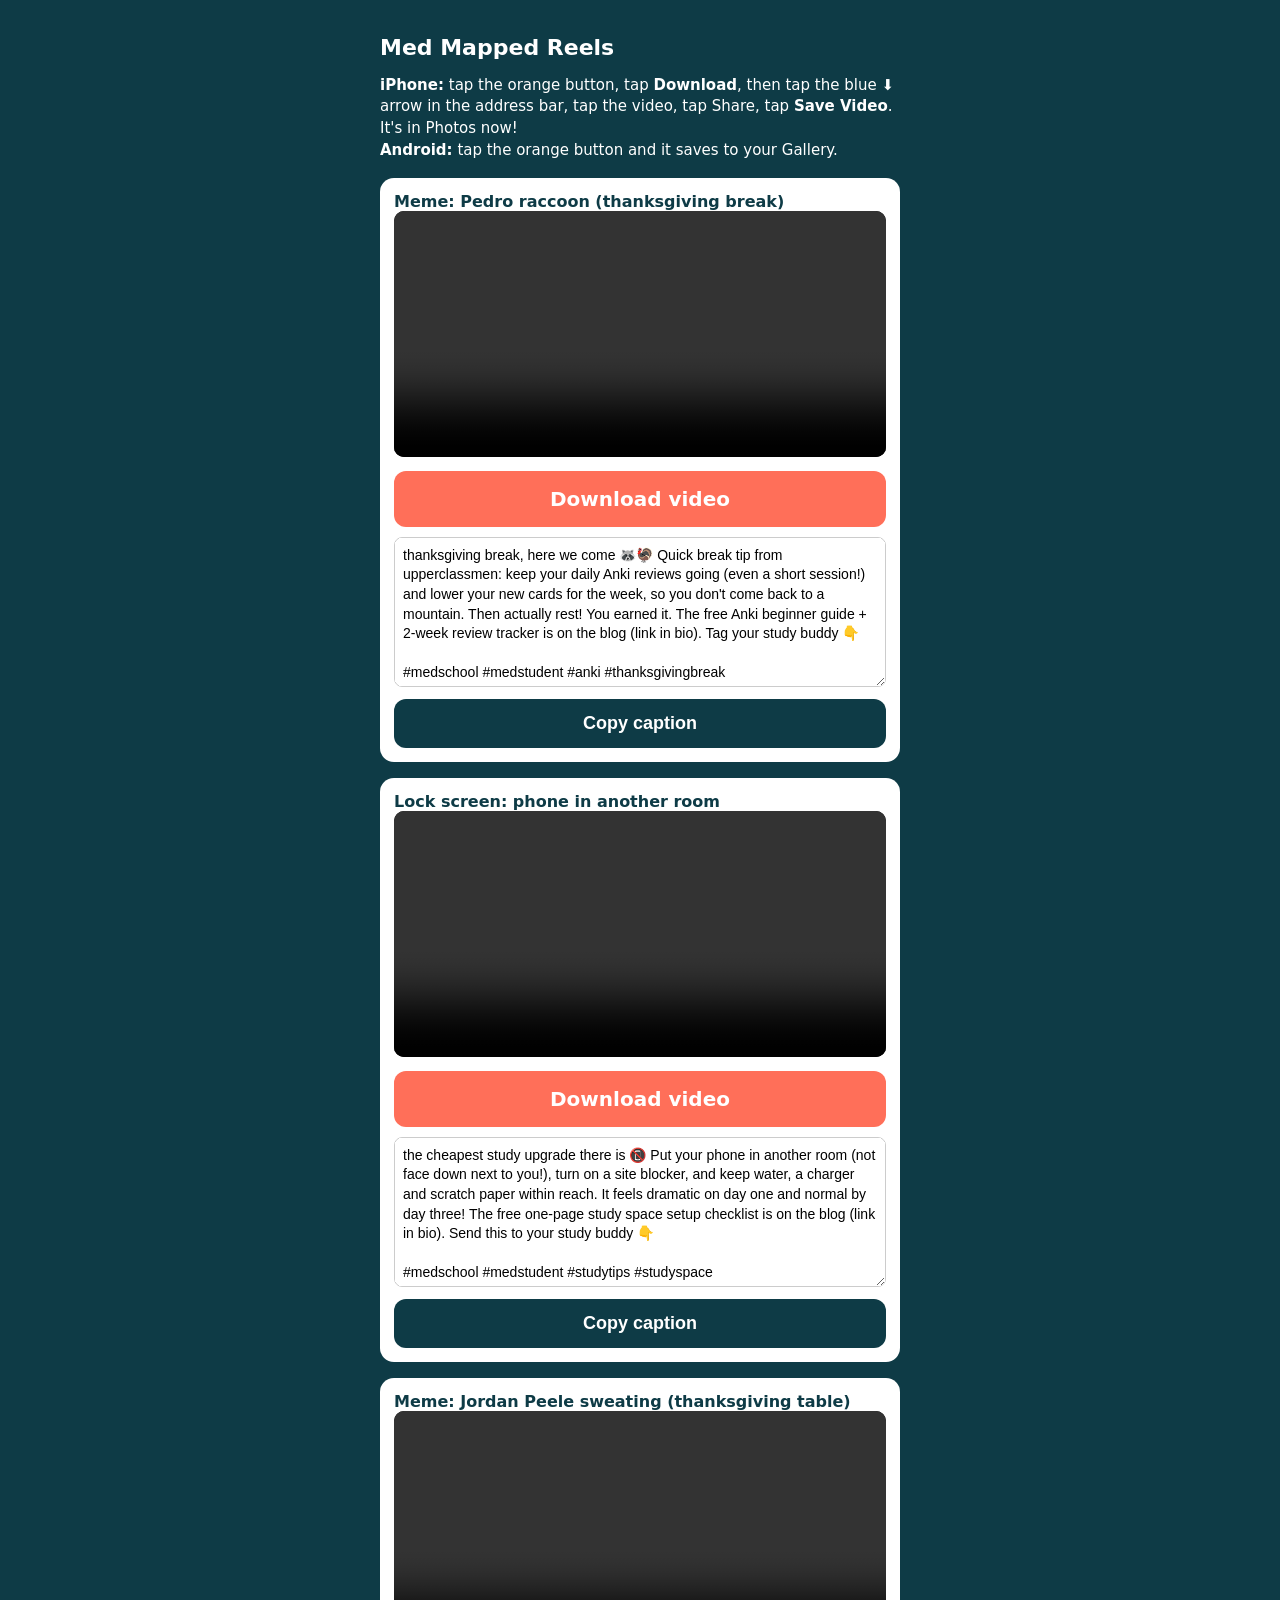
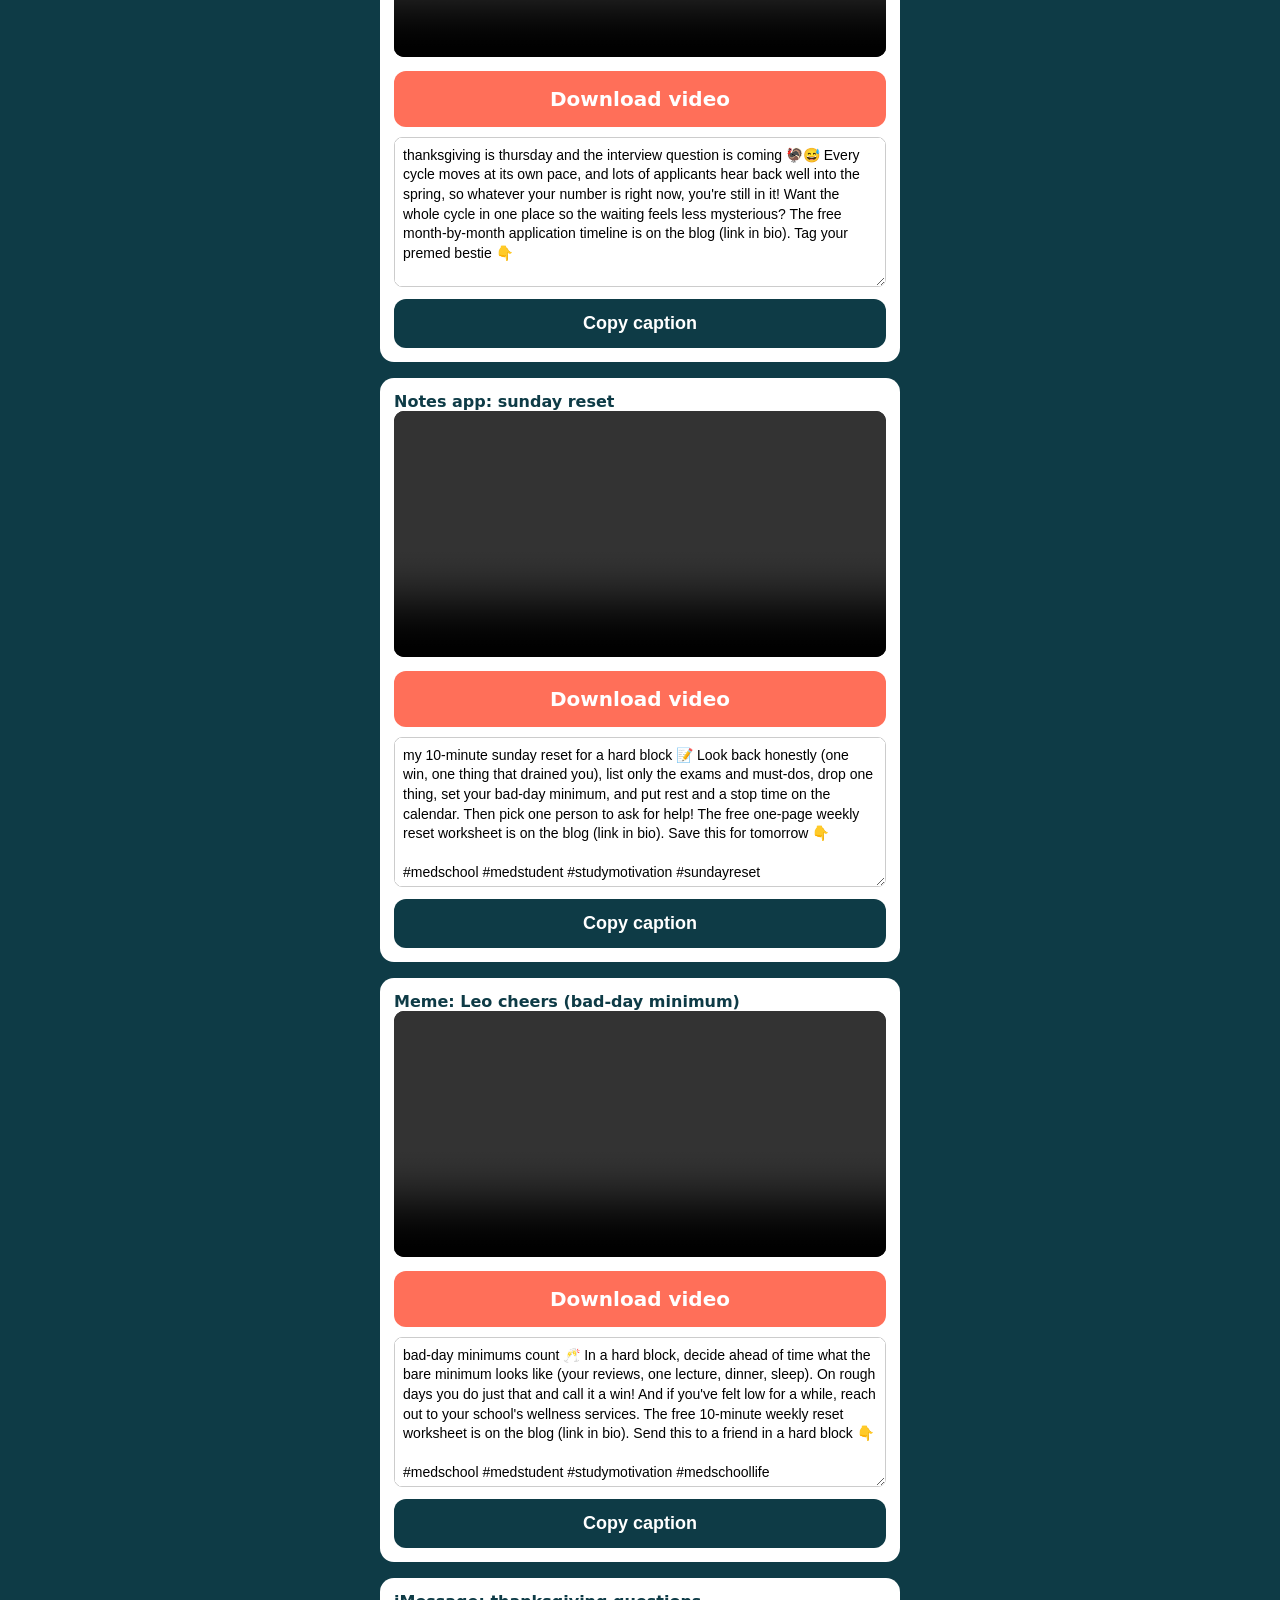
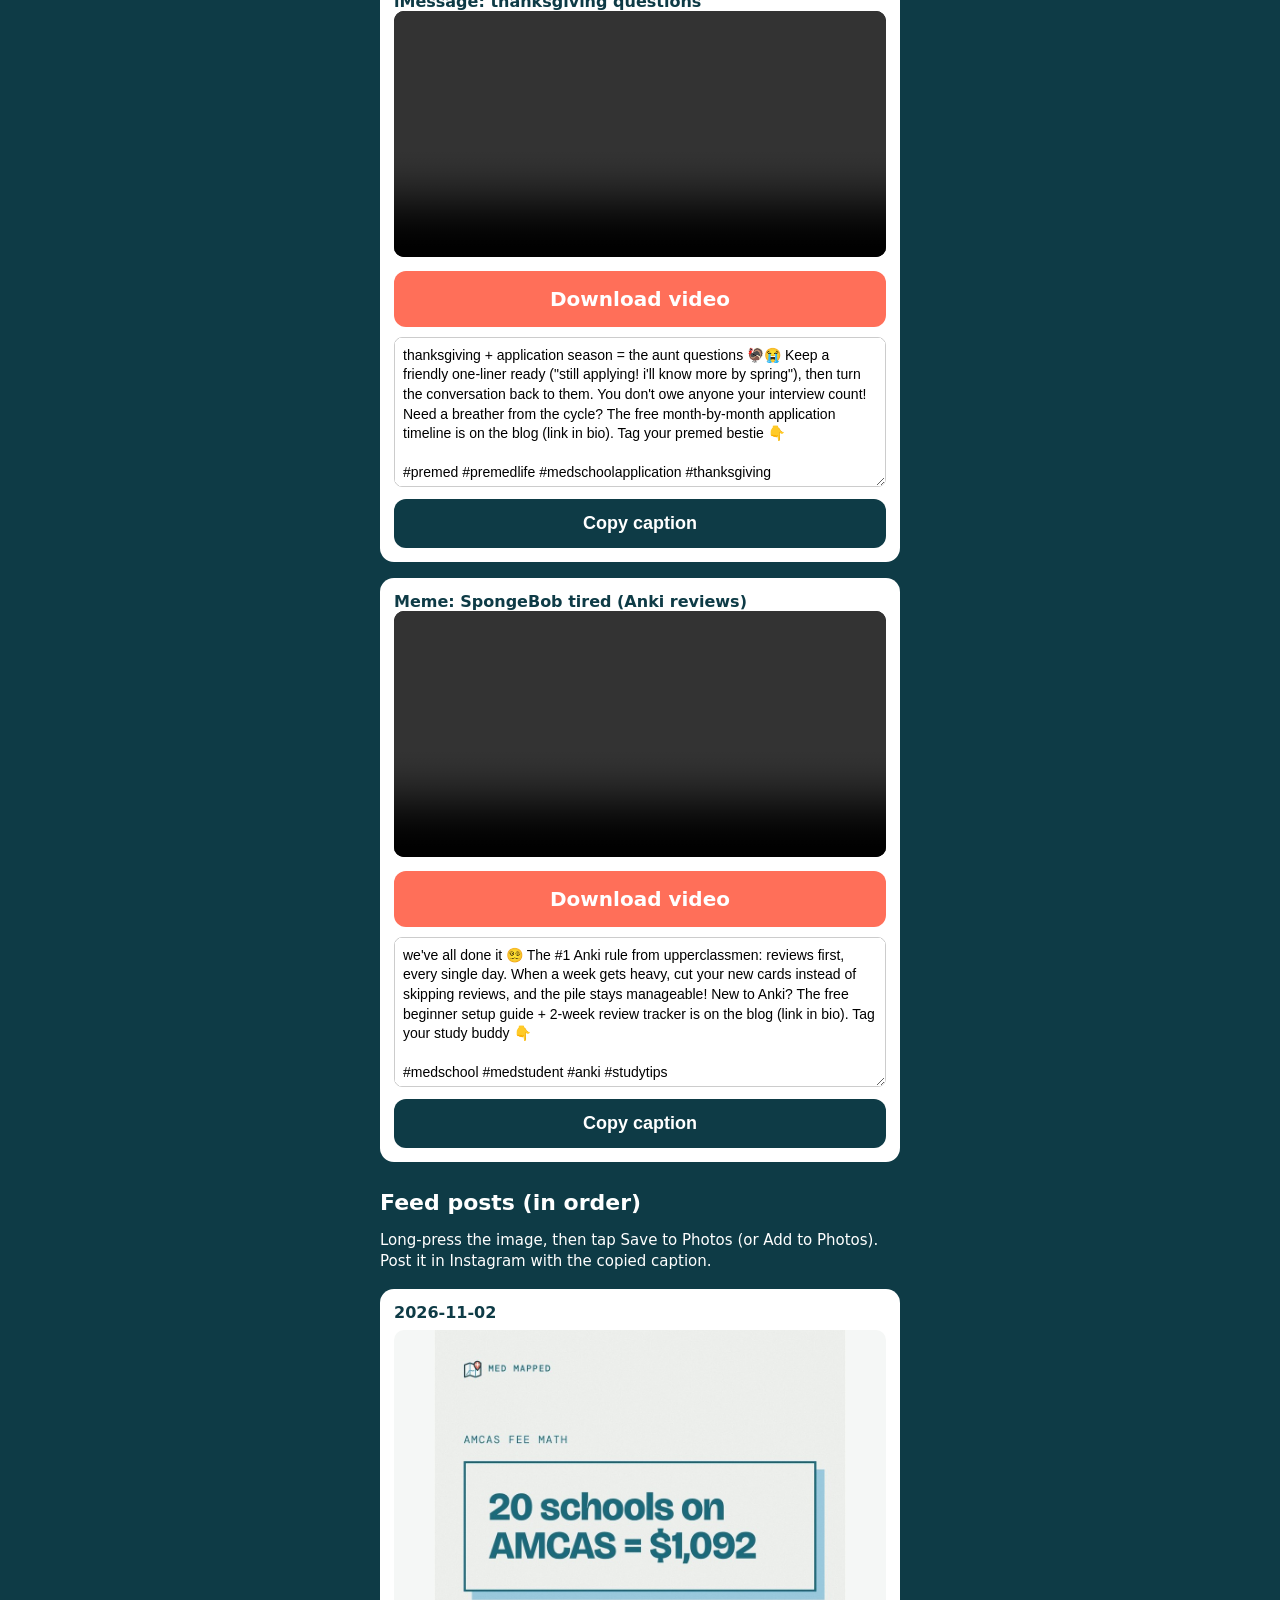
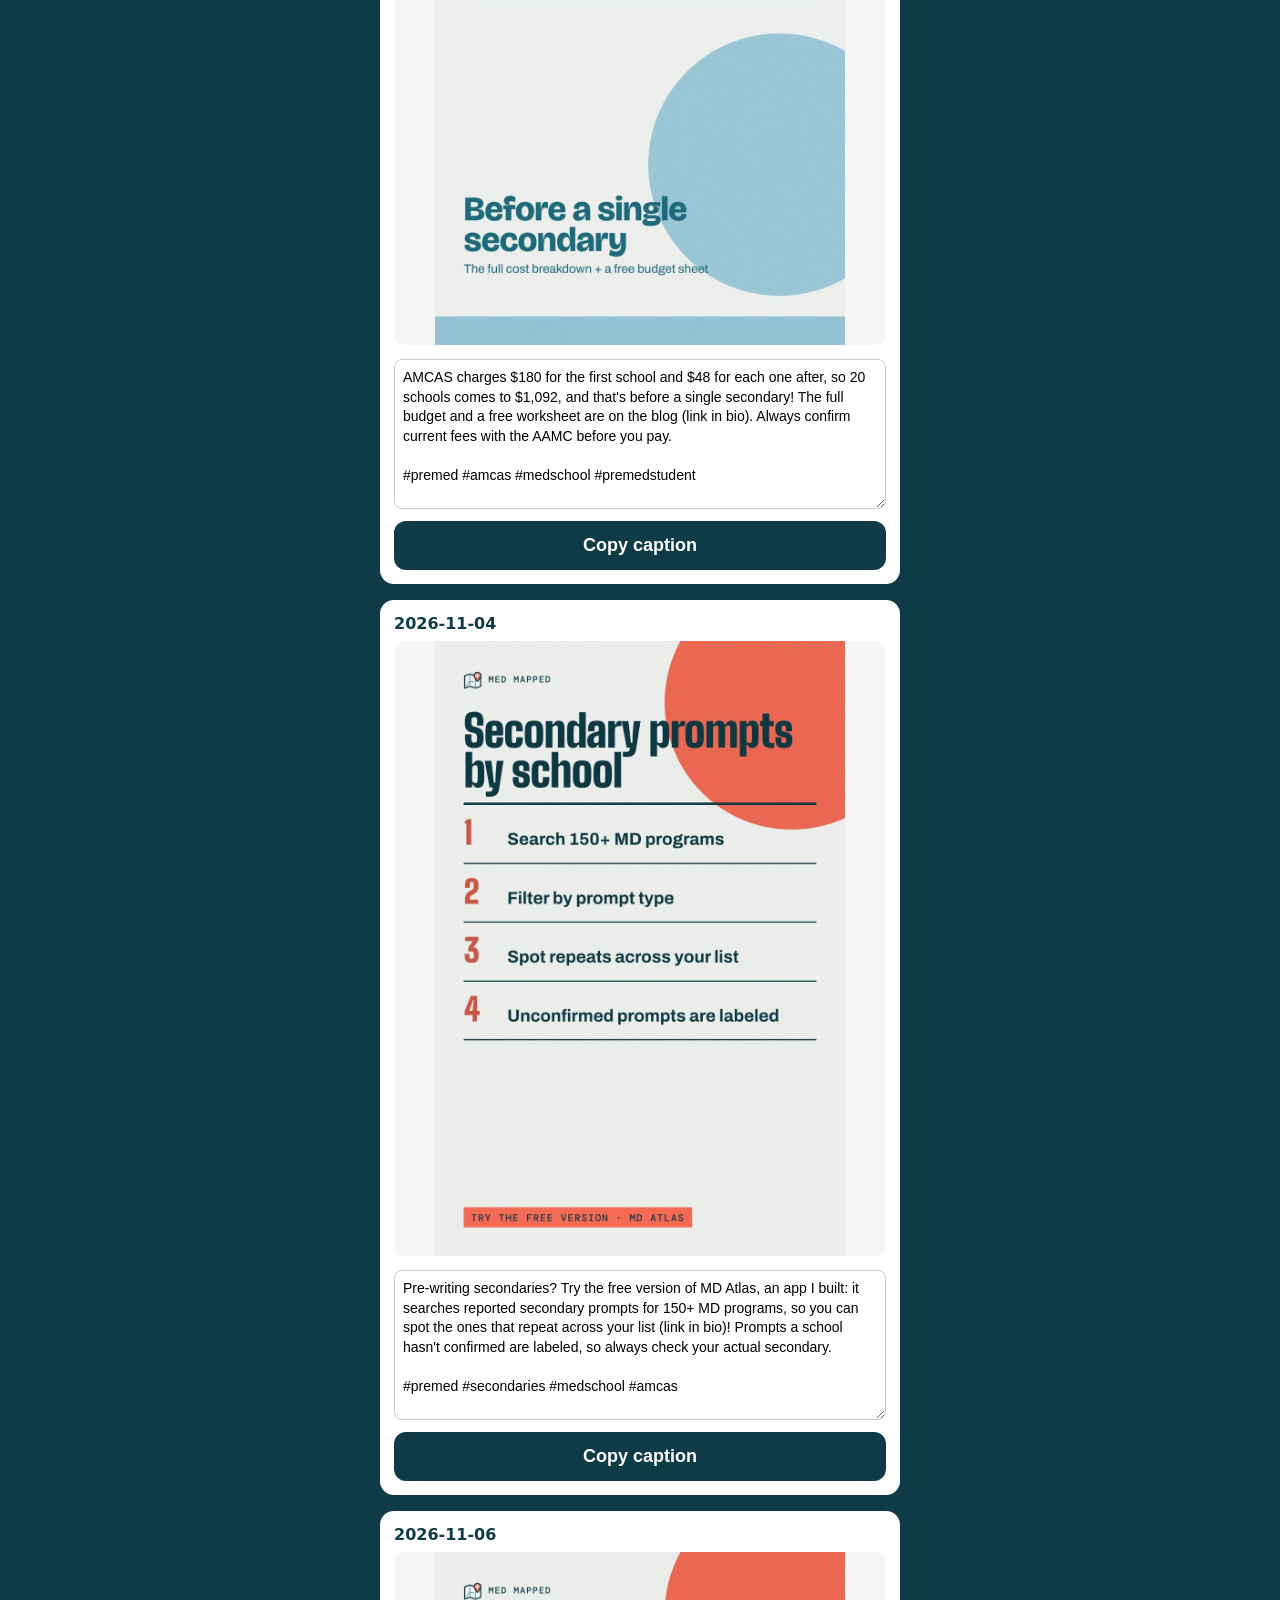
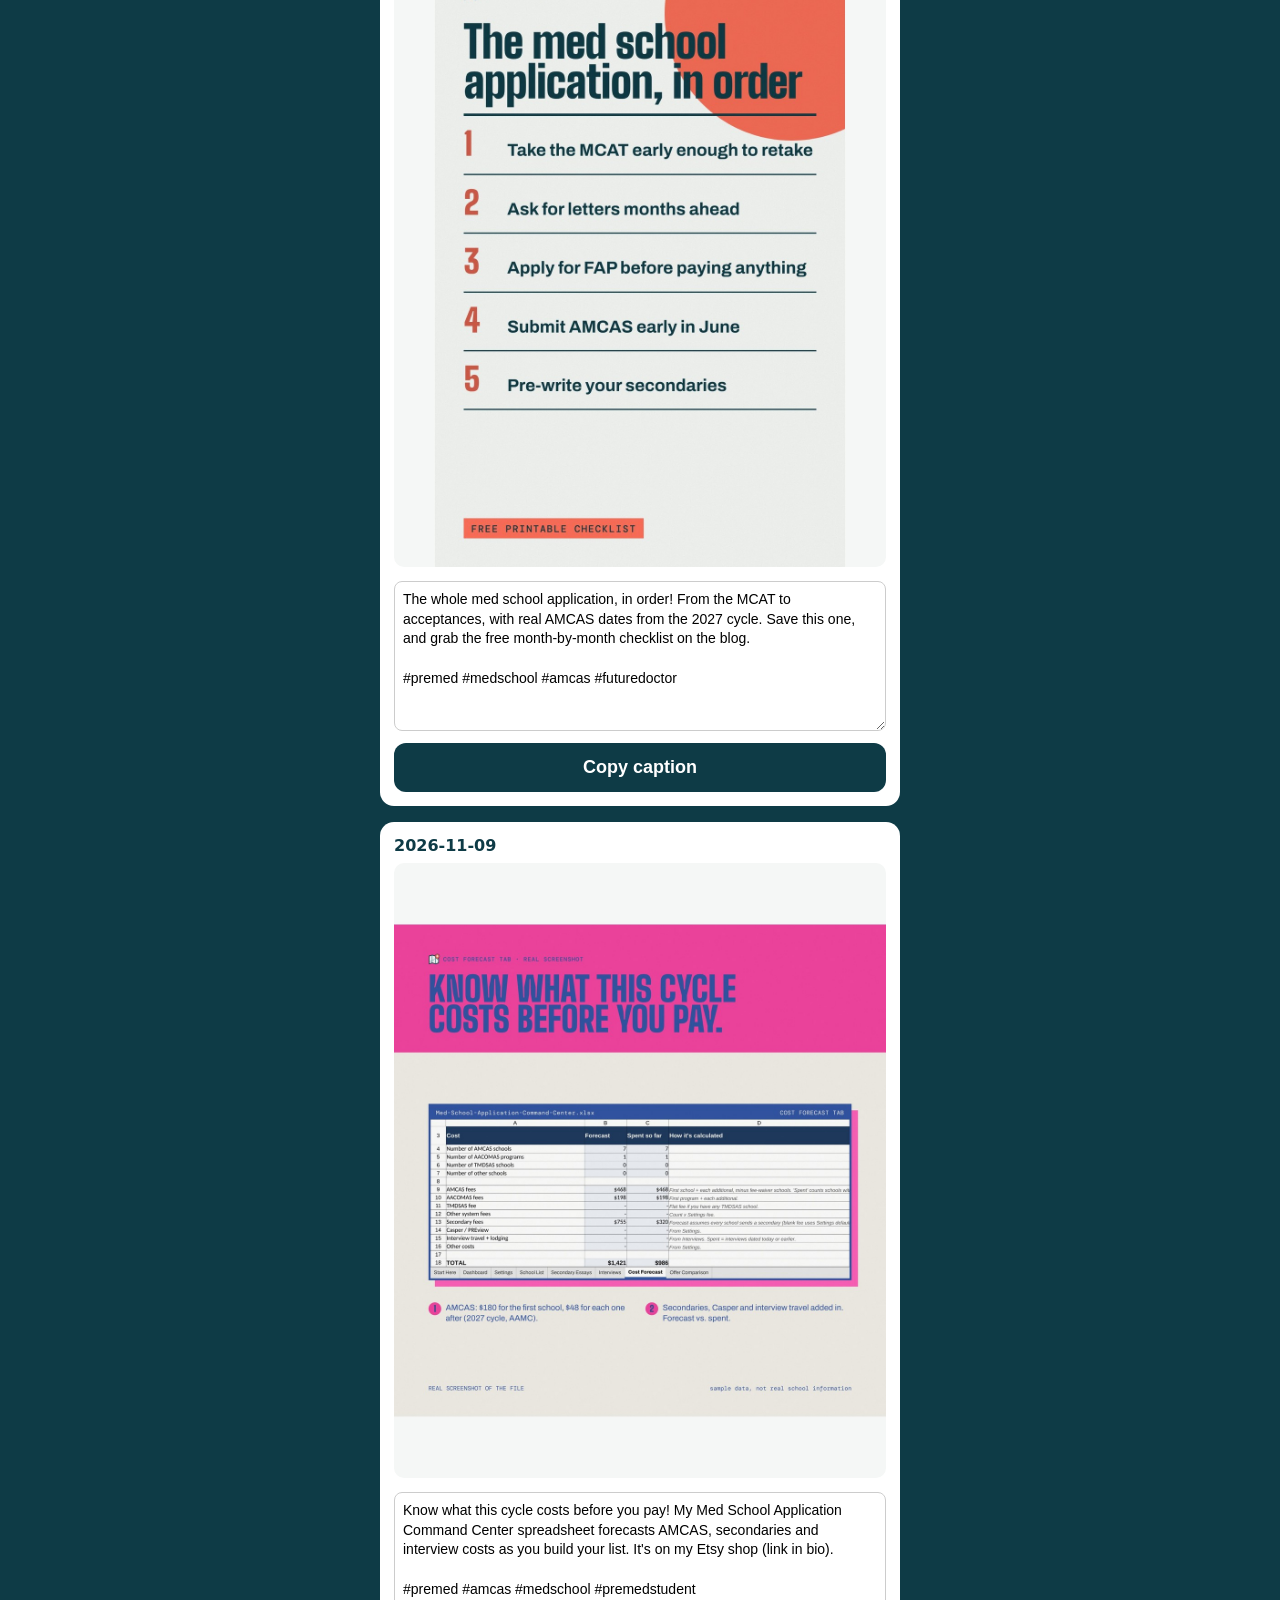
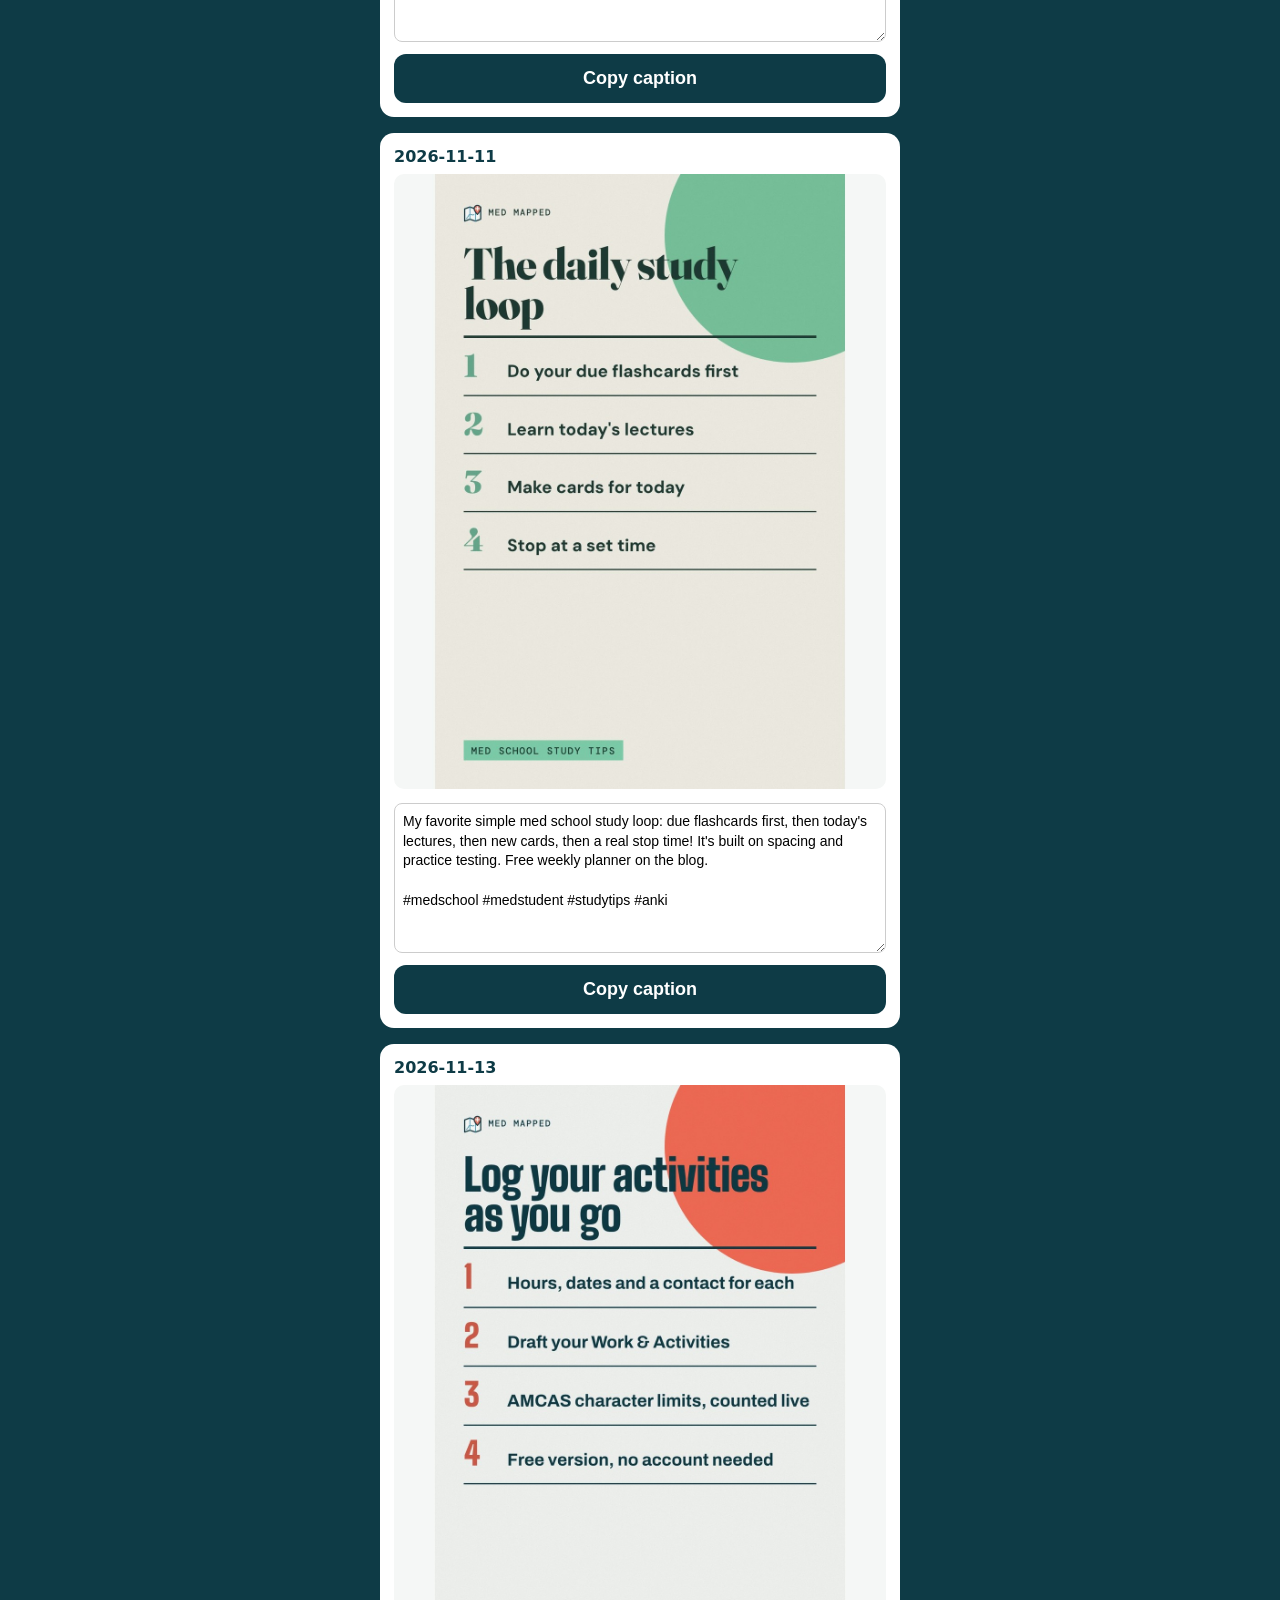
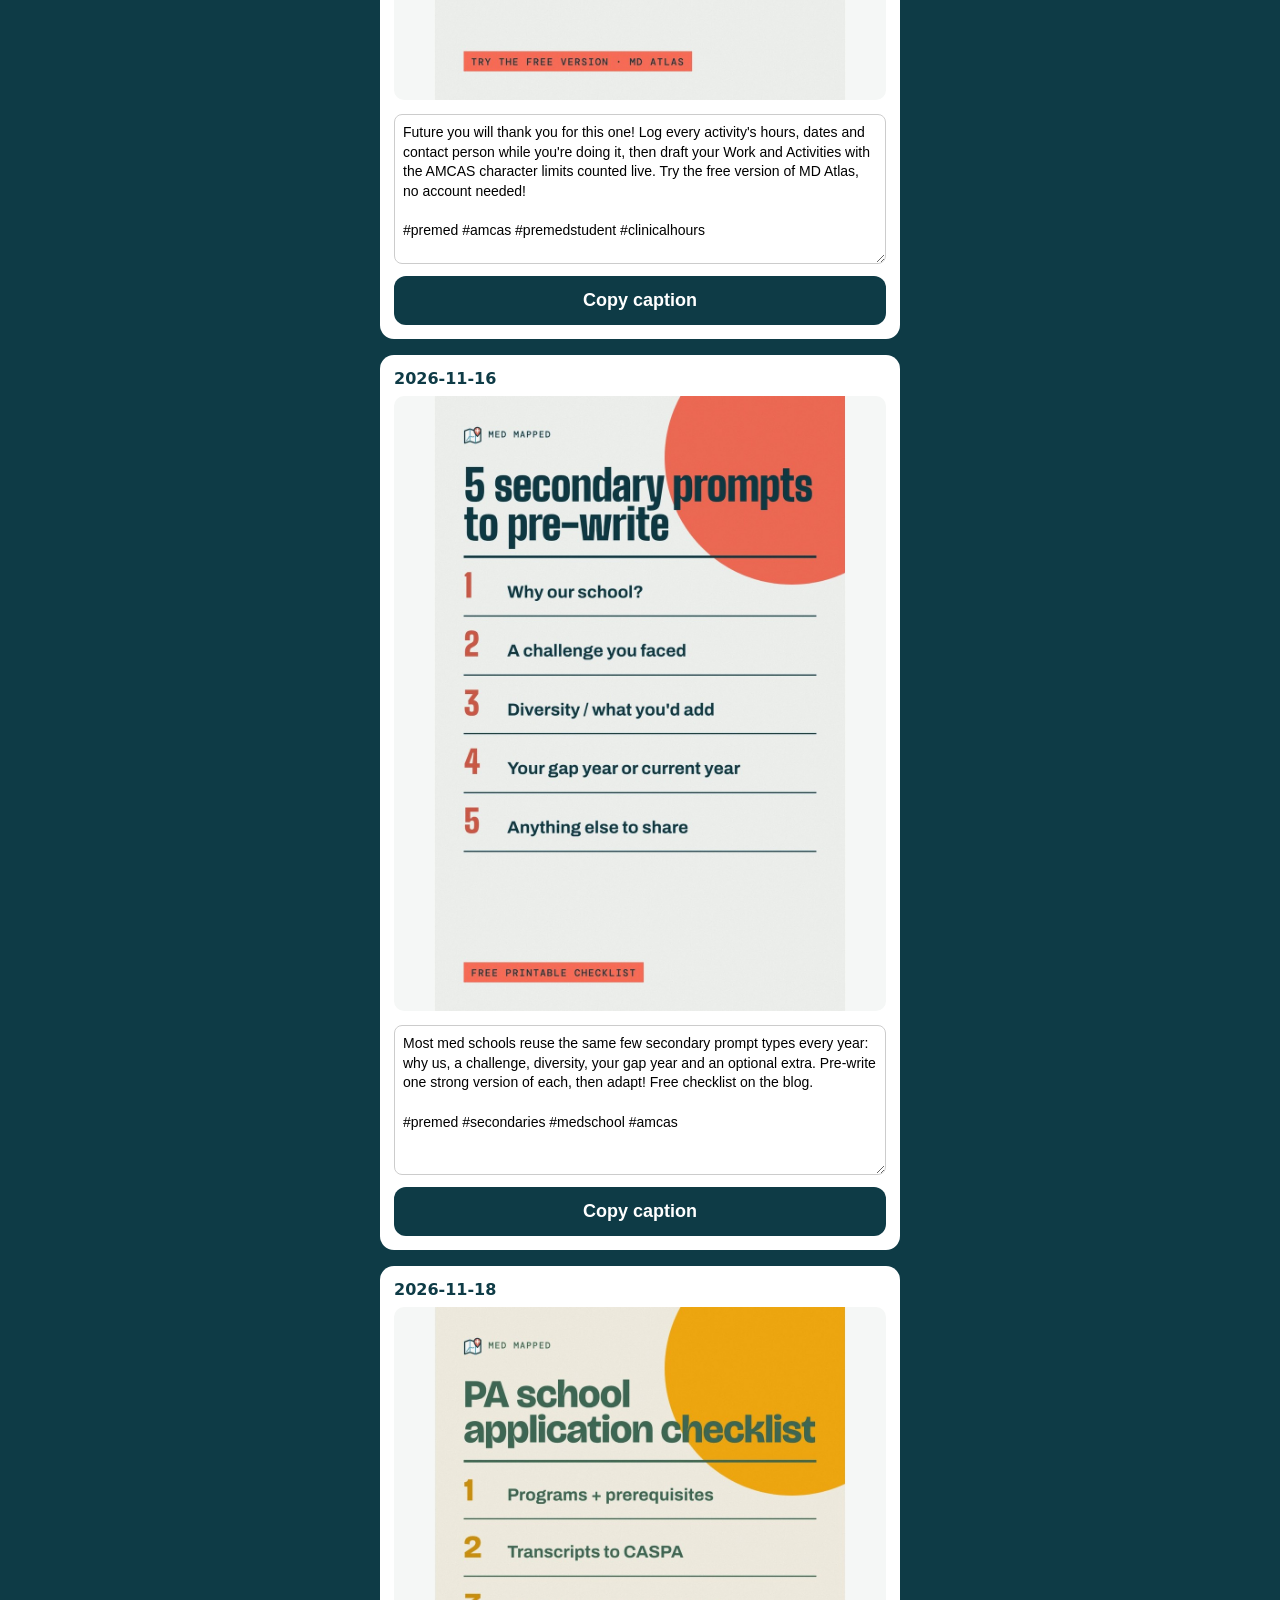
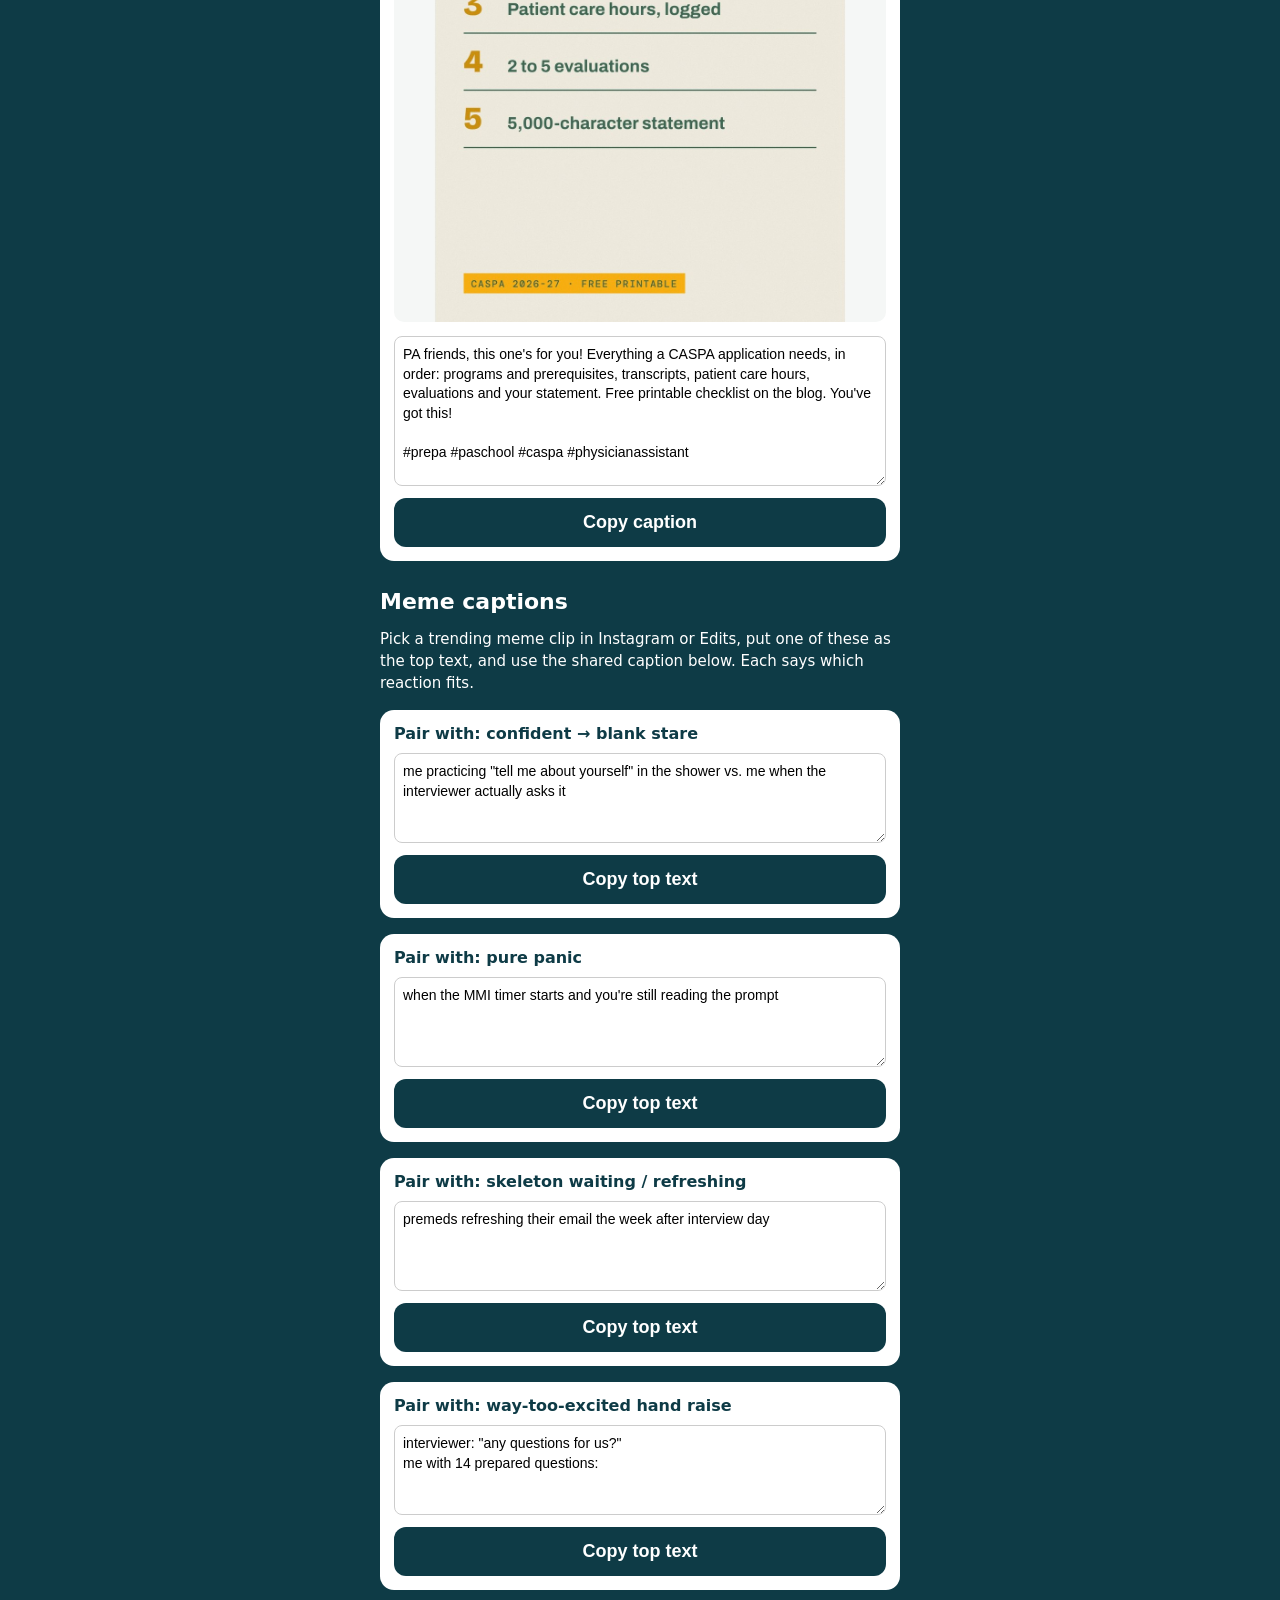
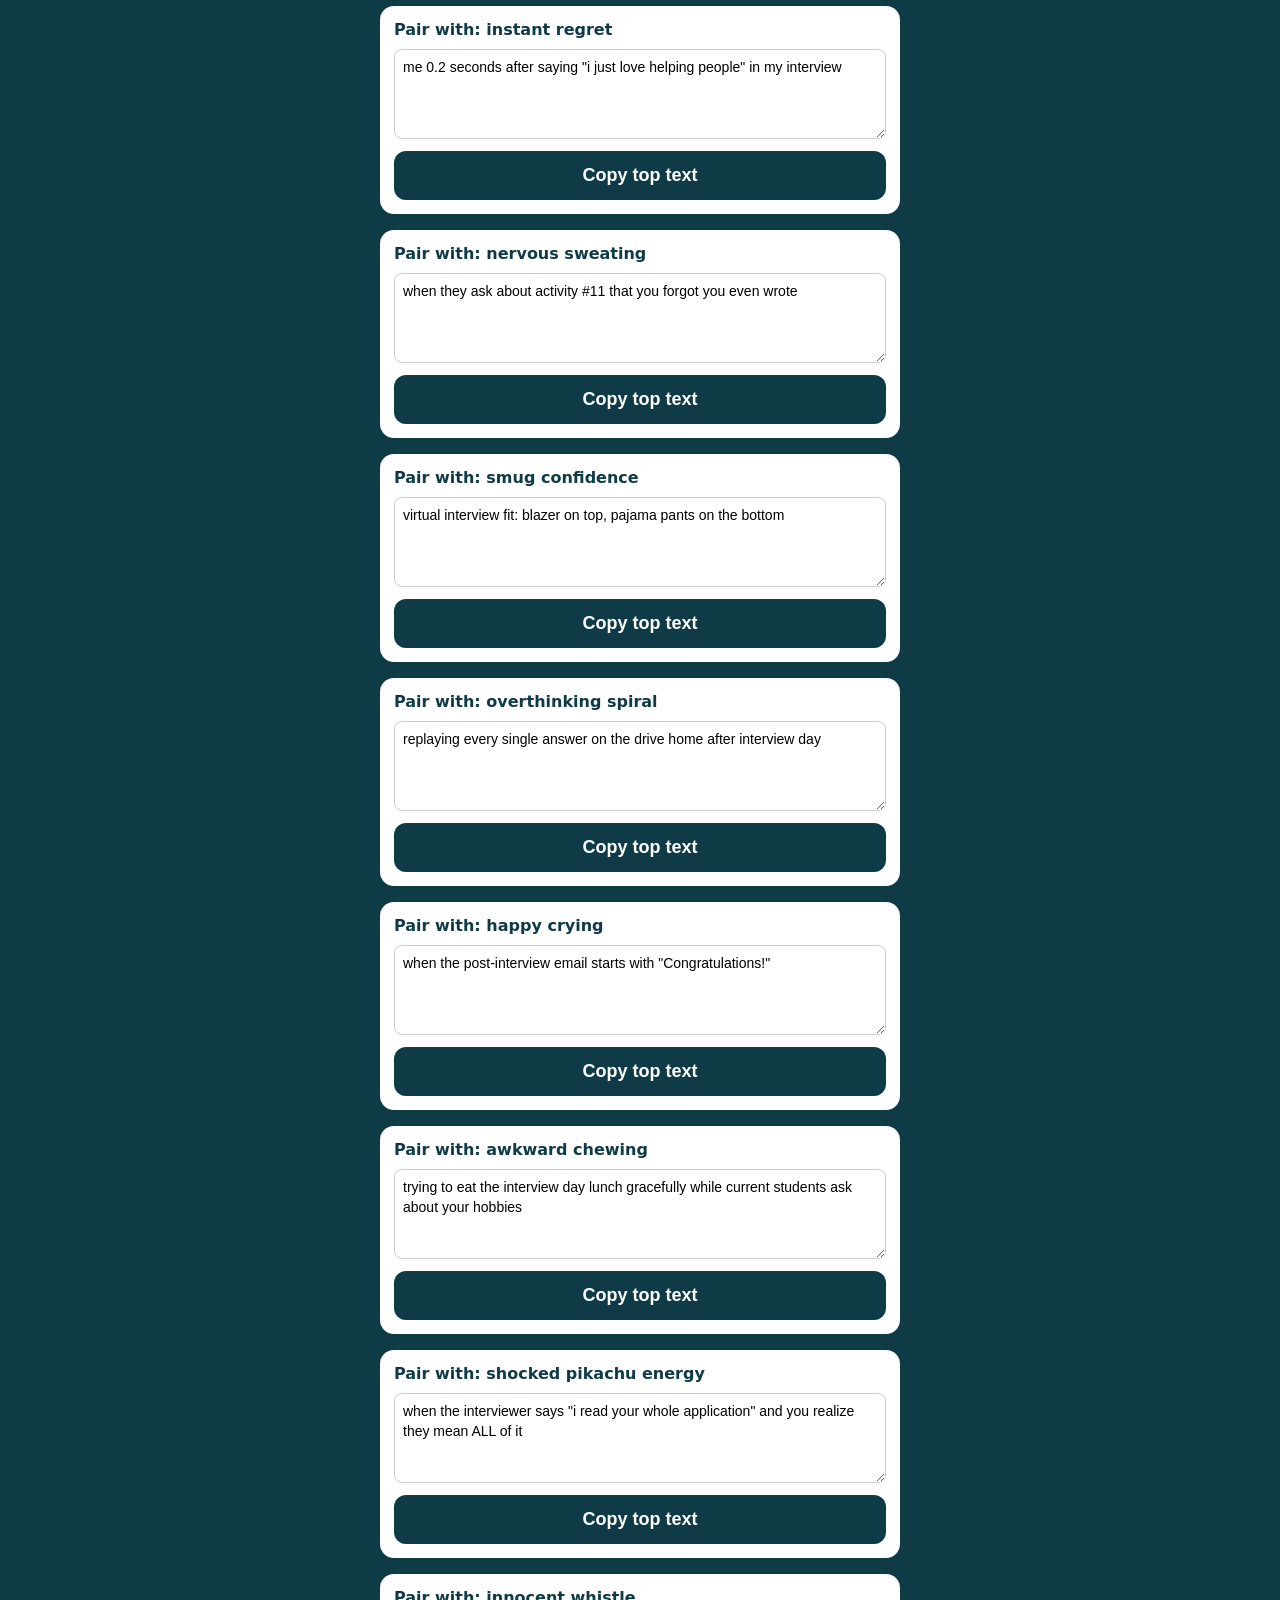
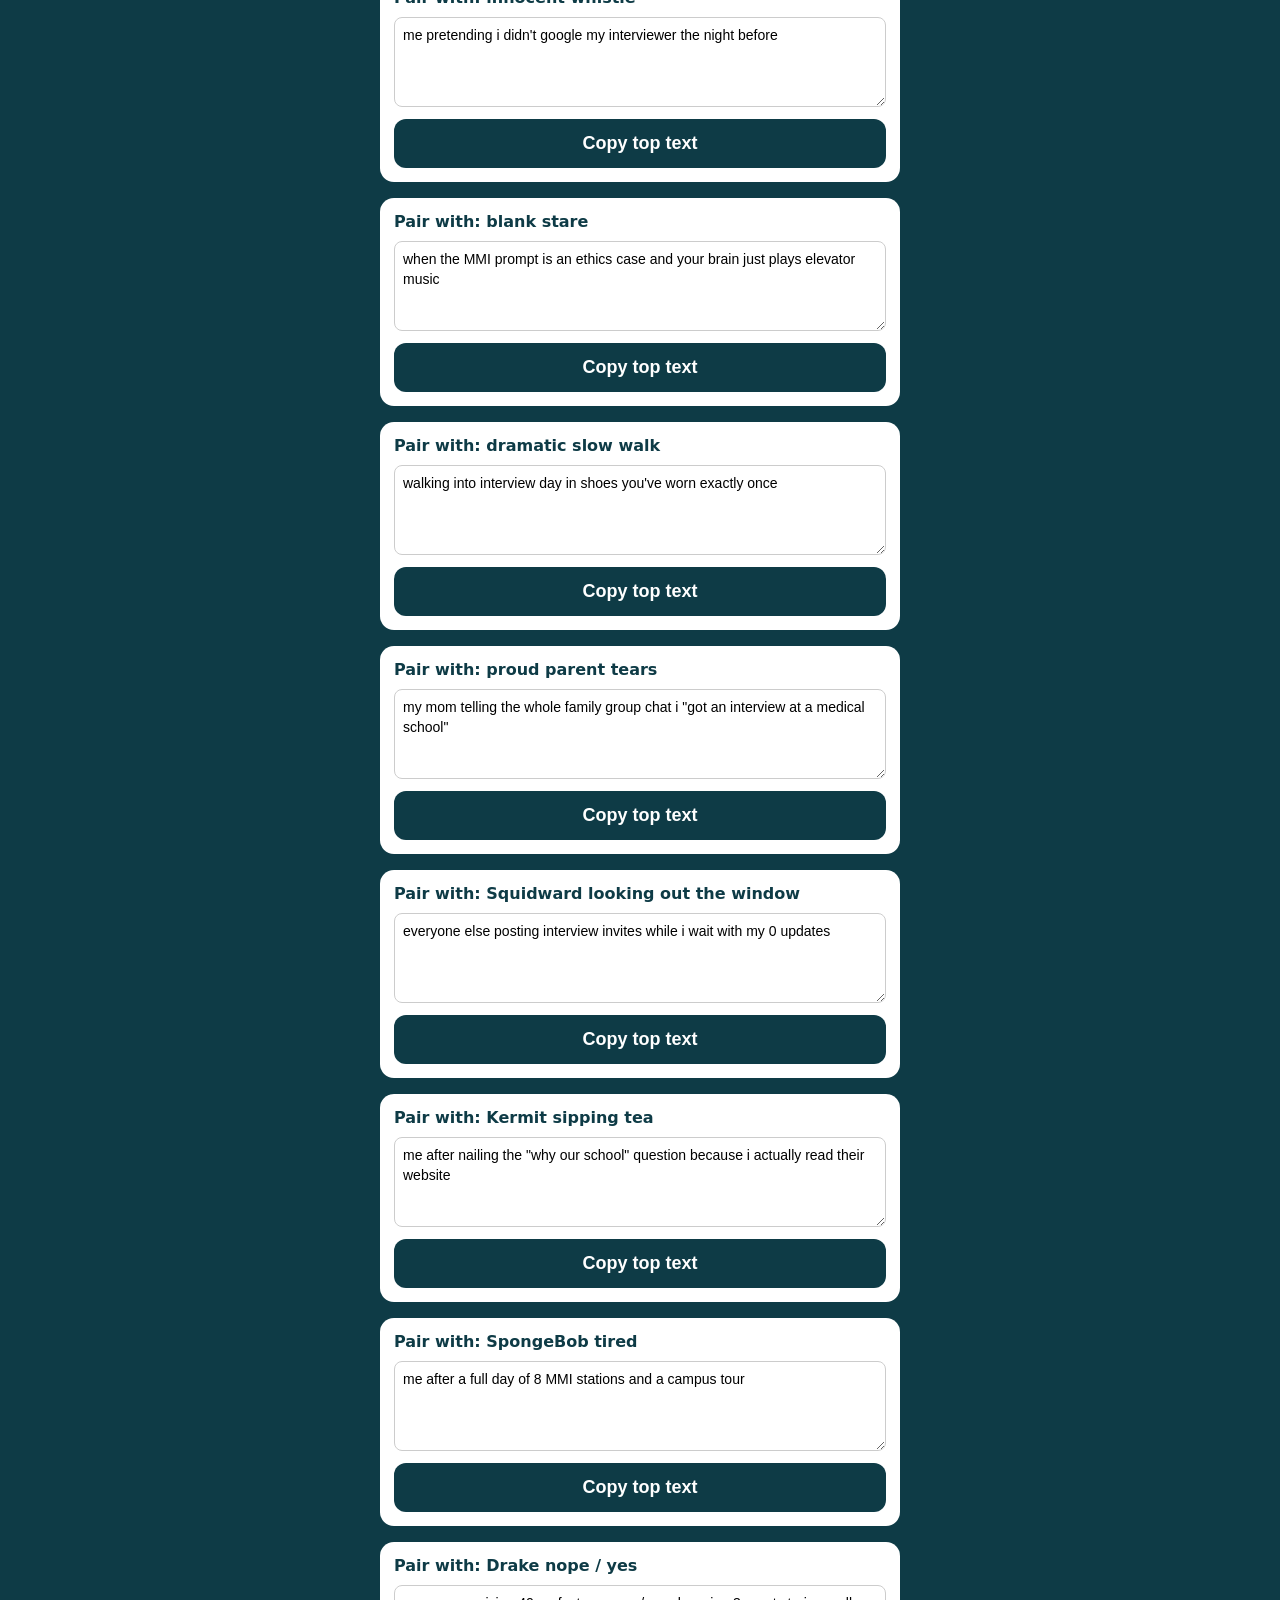
==== commit e100f0d7: "Add reel 37 (Pedro raccoon meme) and run log 2026-11-24 Co-Authored-By: Claude Opus 5.5 <noreply@ant" ====
--- a/static/social/reels/index.html
+++ b/static/social/reels/index.html
@@ -6,6 +6,10 @@
 p{font-size:15px;line-height:1.45}textarea{width:100%;height:150px;margin-top:10px;font:14px/1.4 -apple-system,sans-serif;border:1px solid #ccc;border-radius:8px;padding:8px;box-sizing:border-box}button{width:100%;margin-top:8px;padding:14px;font-size:18px;font-weight:700;border:0;border-radius:12px;background:#0e3b46;color:#fff}</style></head><body>
 <h1>Med Mapped Reels</h1>
 <p><b>iPhone:</b> tap the orange button, tap <b>Download</b>, then tap the blue ⬇ arrow in the address bar, tap the video, tap Share, tap <b>Save Video</b>. It's in Photos now!<br><b>Android:</b> tap the orange button and it saves to your Gallery.</p>
+<div class="r"><b>Meme: Pedro raccoon (thanksgiving break)</b><video src="reel-37.mp4" controls playsinline preload="metadata"></video><a class="b" href="reel-37.mp4" download="medmapped-reel-37.mp4">Download video</a>
+<textarea id="c37" readonly>thanksgiving break, here we come 🦝🦃 Quick break tip from upperclassmen: keep your daily Anki reviews going (even a short session!) and lower your new cards for the week, so you don&#x27;t come back to a mountain. Then actually rest! You earned it. The free Anki beginner guide + 2-week review tracker is on the blog (link in bio). Tag your study buddy 👇
+
+#medschool #medstudent #anki #thanksgivingbreak</textarea><button onclick="navigator.clipboard.writeText(document.getElementById('c37').value);this.textContent='Copied!'">Copy caption</button></div>
 <div class="r"><b>Lock screen: phone in another room</b><video src="reel-36.mp4" controls playsinline preload="metadata"></video><a class="b" href="reel-36.mp4" download="medmapped-reel-36.mp4">Download video</a>
 <textarea id="c36" readonly>the cheapest study upgrade there is 📵 Put your phone in another room (not face down next to you!), turn on a site blocker, and keep water, a charger and scratch paper within reach. It feels dramatic on day one and normal by day three! The free one-page study space setup checklist is on the blog (link in bio). Send this to your study buddy 👇
 
@@ -30,10 +34,6 @@
 <textarea id="c31" readonly>we&#x27;ve all done it 😵‍💫 The #1 Anki rule from upperclassmen: reviews first, every single day. When a week gets heavy, cut your new cards instead of skipping reviews, and the pile stays manageable! New to Anki? The free beginner setup guide + 2-week review tracker is on the blog (link in bio). Tag your study buddy 👇
 
 #medschool #medstudent #anki #studytips</textarea><button onclick="navigator.clipboard.writeText(document.getElementById('c31').value);this.textContent='Copied!'">Copy caption</button></div>
-<div class="r"><b>Screen recording: premed roadmap</b><video src="reel-30.mp4" controls playsinline preload="metadata"></video><a class="b" href="reel-30.mp4" download="medmapped-reel-30.mp4">Download video</a>
-<textarea id="c30" readonly>just decided you&#x27;re premed? breathe, you don&#x27;t have to do it all at once 🩺 Freshman: settle in and protect your GPA. Sophomore: steady clinical work, service and shadowing. Junior: Fee Assistance, letters, the MCAT and your drafts. Then submit AMCAS early! The free year-by-year roadmap checklist is on the blog (link in bio). Send this to a new premed 👇
-
-#premed #premedstudent #premedlife #medschool</textarea><button onclick="navigator.clipboard.writeText(document.getElementById('c30').value);this.textContent='Copied!'">Copy caption</button></div>
 <h1 style="margin-top:28px">Feed posts (in order)</h1><p>Long-press the image, then tap Save to Photos (or Add to Photos). Post it in Instagram with the copied caption.</p>
 <div class="r"><b>2026-11-02</b><img src="../ig-batch1/02-amcas-cost.jpg" style="width:100%;border-radius:10px;margin-top:8px" alt=""><textarea id="f0" readonly>AMCAS charges $180 for the first school and $48 for each one after, so 20 schools comes to $1,092, and that&#x27;s before a single secondary! The full budget and a free worksheet are on the blog (link in bio). Always confirm current fees with the AAMC before you pay.
 
@@ -146,6 +146,9 @@
 <div class="r"><b>Pair with: Spongebob rainbow &quot;imagination&quot;</b><textarea id="m81" readonly style="height:90px">me buying a desk lamp and calling it a whole new study system</textarea><button onclick="navigator.clipboard.writeText(document.getElementById('m81').value);this.textContent='Copied!'">Copy top text</button></div>
 <div class="r"><b>Pair with: Distracted boyfriend</b><textarea id="m82" readonly style="height:90px">me, my lecture, and the group chat lighting up</textarea><button onclick="navigator.clipboard.writeText(document.getElementById('m82').value);this.textContent='Copied!'">Copy top text</button></div>
 <div class="r"><b>Pair with: Kevin Hart &quot;stop playing with me&quot;</b><textarea id="m83" readonly style="height:90px">my screen time report on a &quot;locked in&quot; week</textarea><button onclick="navigator.clipboard.writeText(document.getElementById('m83').value);this.textContent='Copied!'">Copy top text</button></div>
+<div class="r"><b>Pair with: Leonardo DiCaprio pointing</b><textarea id="m84" readonly style="height:90px">me spotting the one relative who also went to med school at thanksgiving</textarea><button onclick="navigator.clipboard.writeText(document.getElementById('m84').value);this.textContent='Copied!'">Copy top text</button></div>
+<div class="r"><b>Pair with: Squidward sleeping in</b><textarea id="m85" readonly style="height:90px">the first morning of break with no 8am lecture</textarea><button onclick="navigator.clipboard.writeText(document.getElementById('m85').value);this.textContent='Copied!'">Copy top text</button></div>
+<div class="r"><b>Pair with: Patrick &quot;I have 3 dollars&quot;</b><textarea id="m86" readonly style="height:90px">me explaining my study plan for break to my mom</textarea><button onclick="navigator.clipboard.writeText(document.getElementById('m86').value);this.textContent='Copied!'">Copy top text</button></div>
 <div class="r"><b>Post caption for any meme</b><textarea id="mc" readonly>interview season has us all like this 😭 Tag your premed bestie who&#x27;s interviewing right now! Tracking your interviews and practicing the classics? Try the free version of MD Atlas (link in bio)!
 
 #premed #medschoolinterview #premedmemes #medschool #premedlife</textarea><button onclick="navigator.clipboard.writeText(document.getElementById('mc').value);this.textContent='Copied!'">Copy caption</button></div>
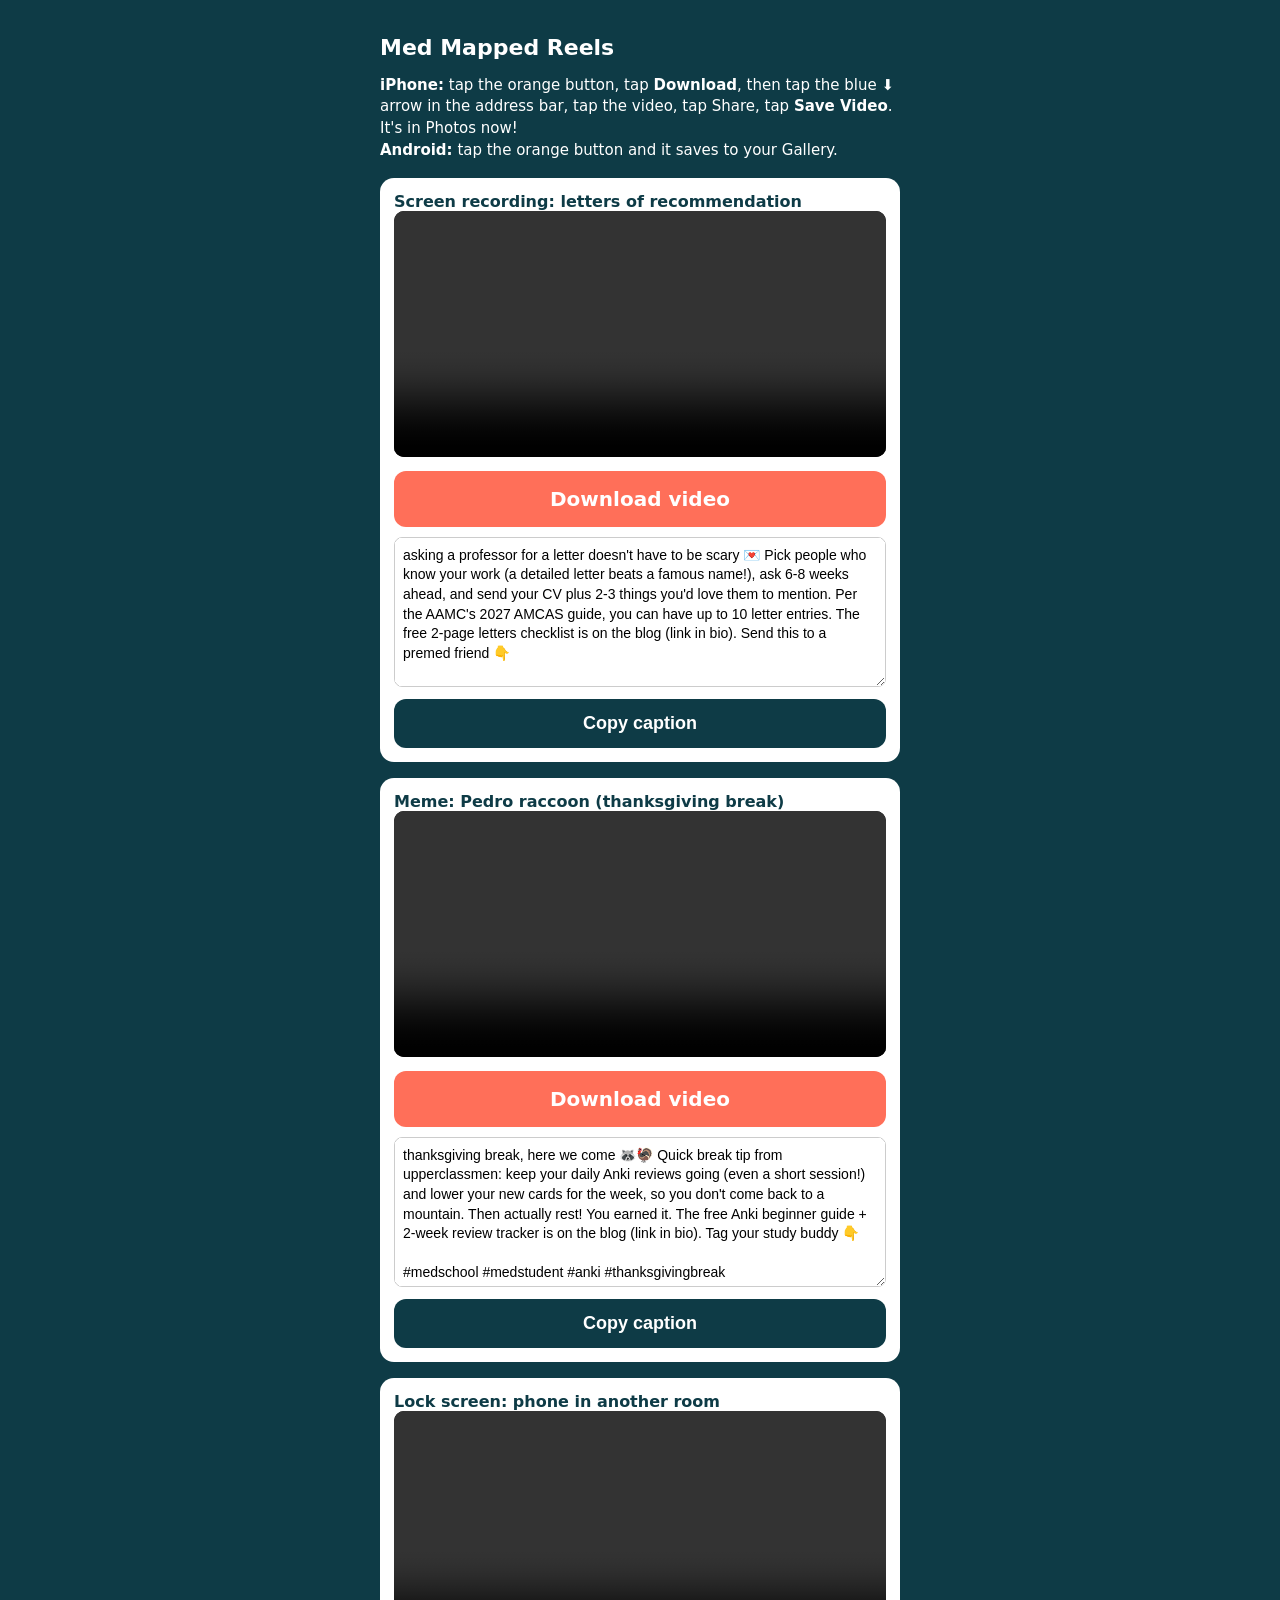
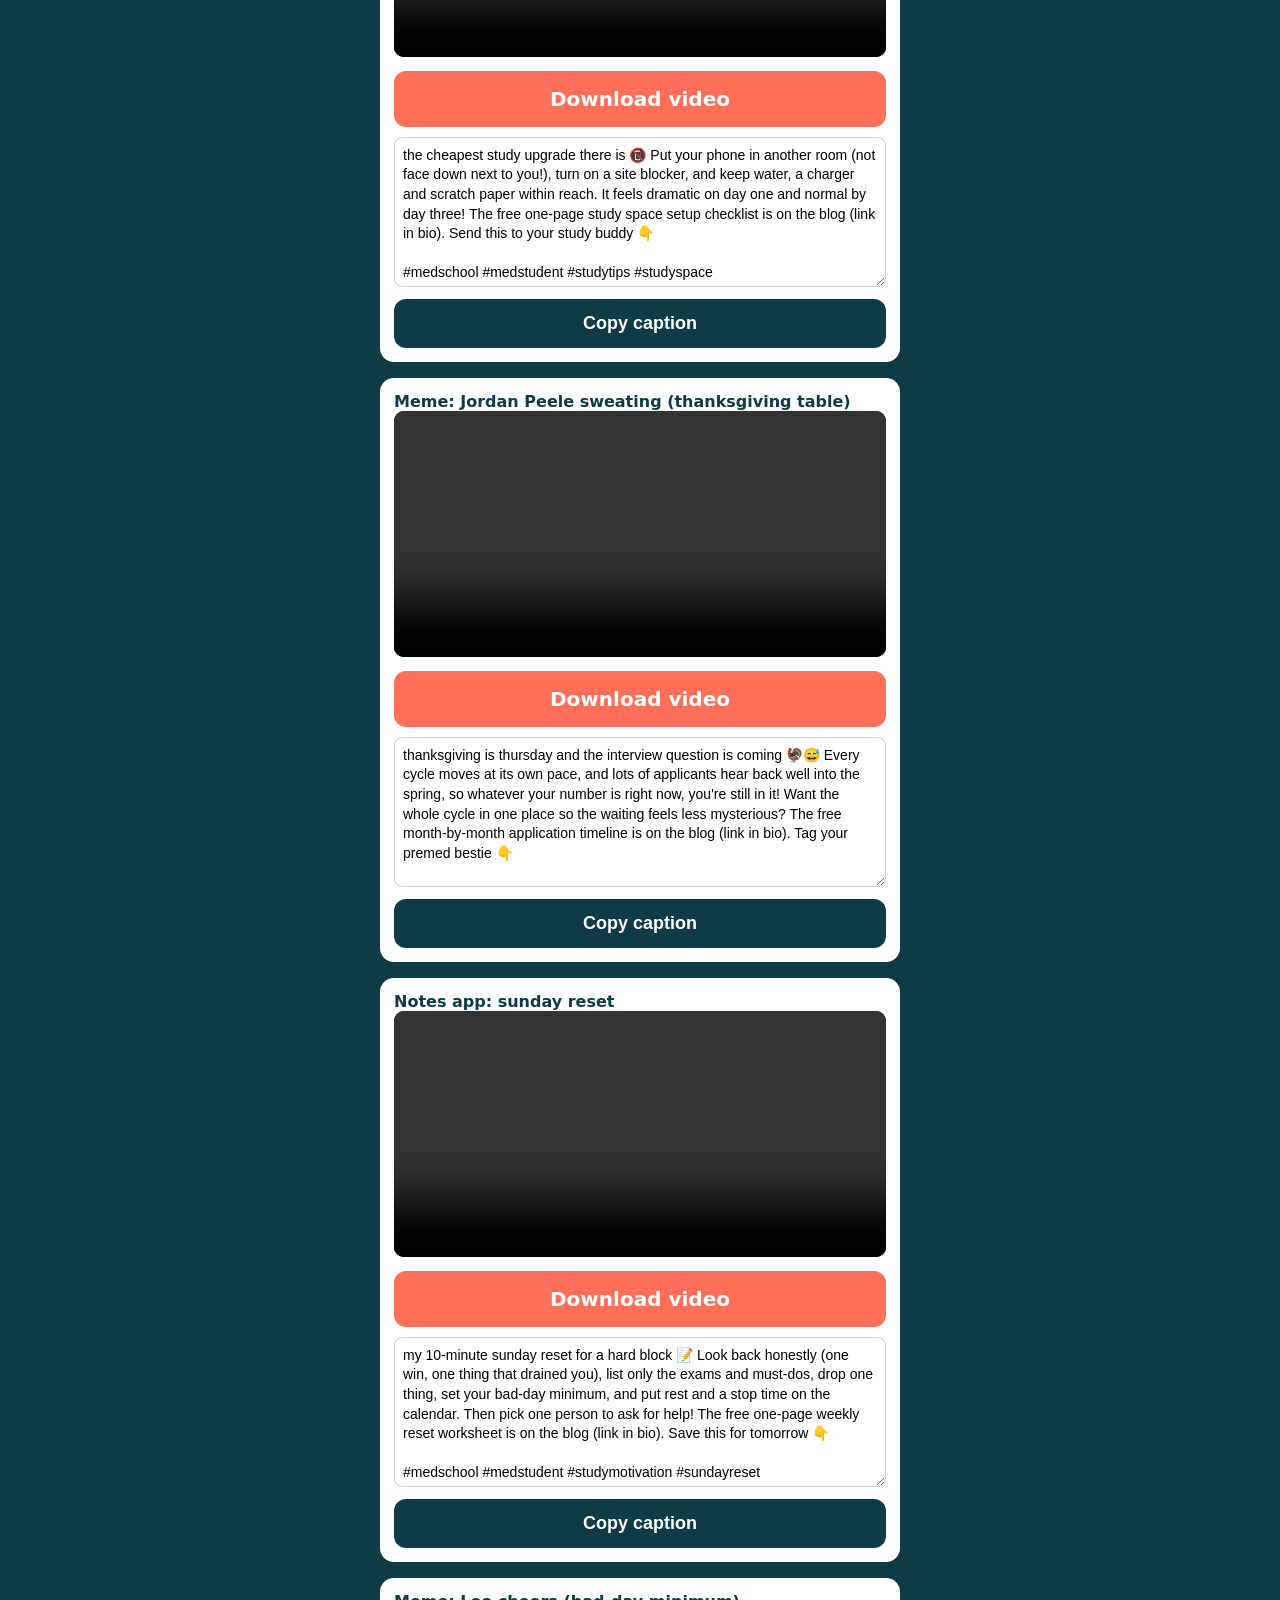
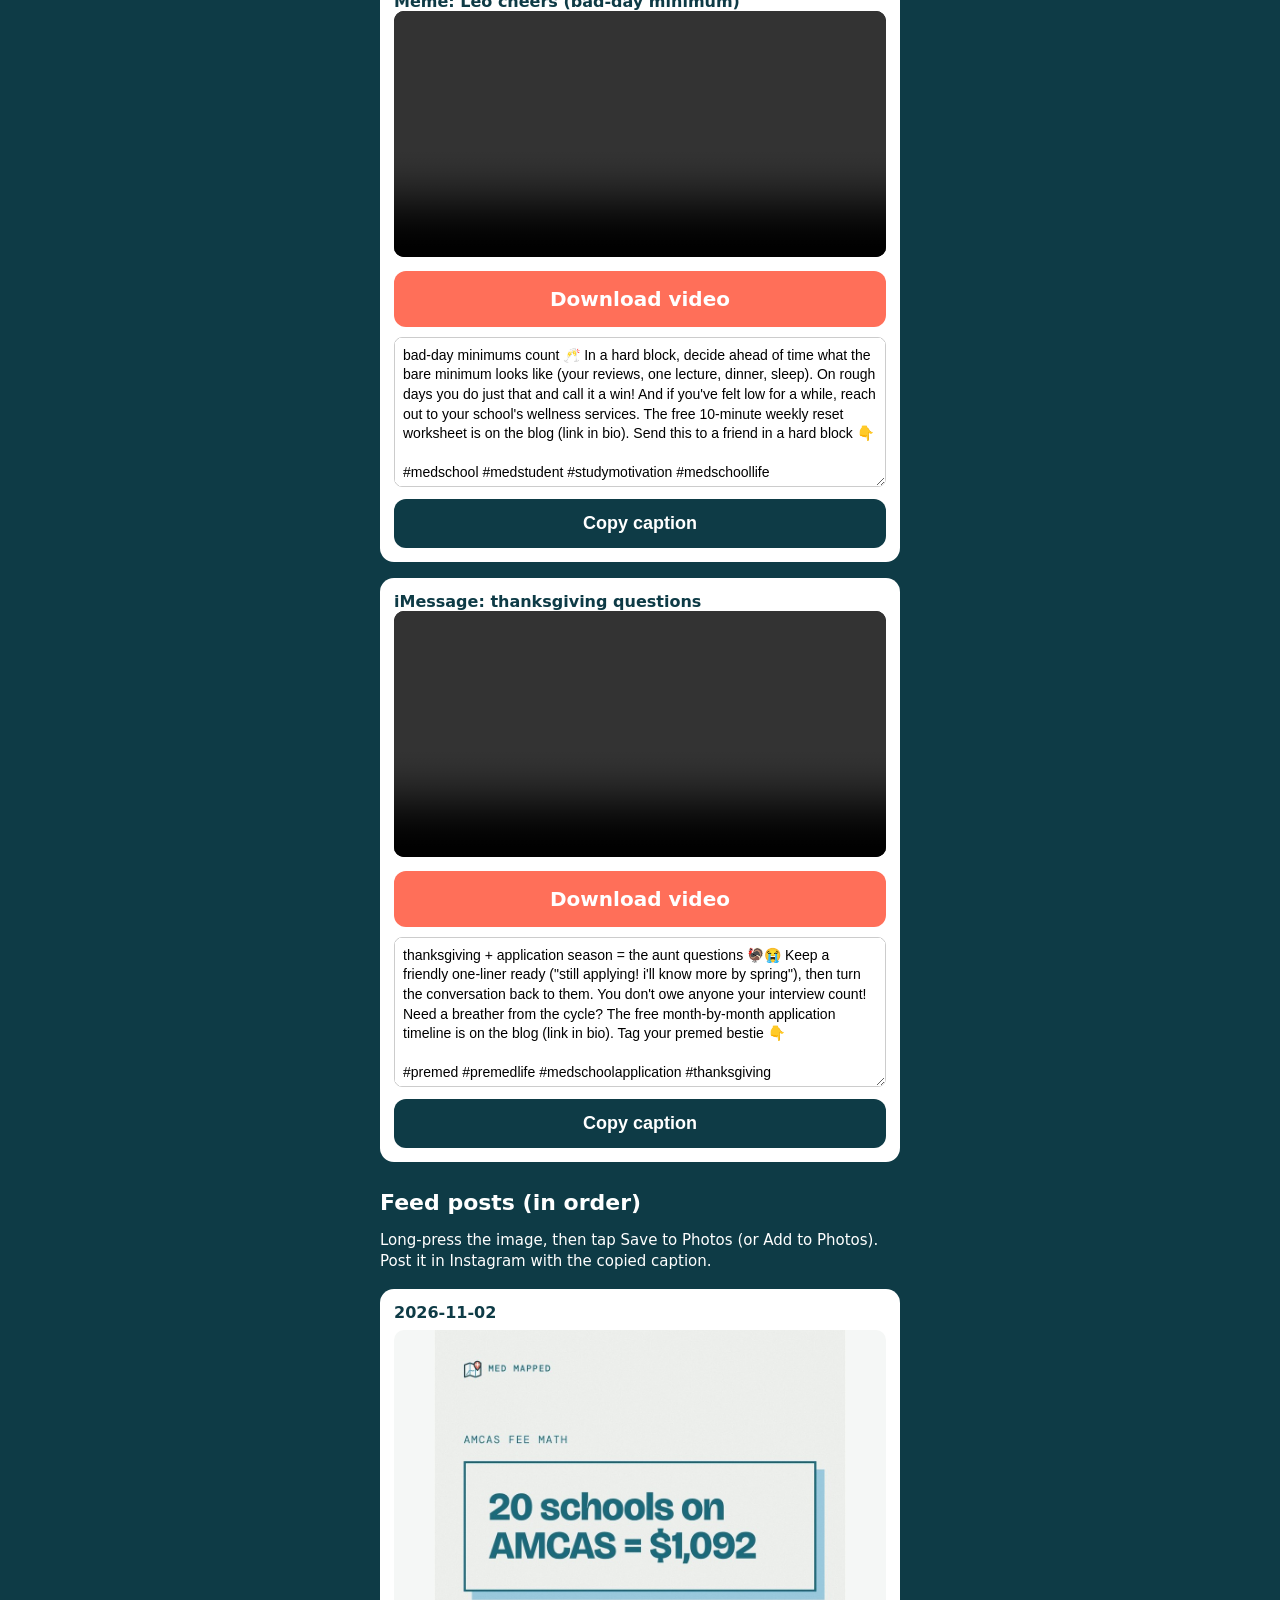
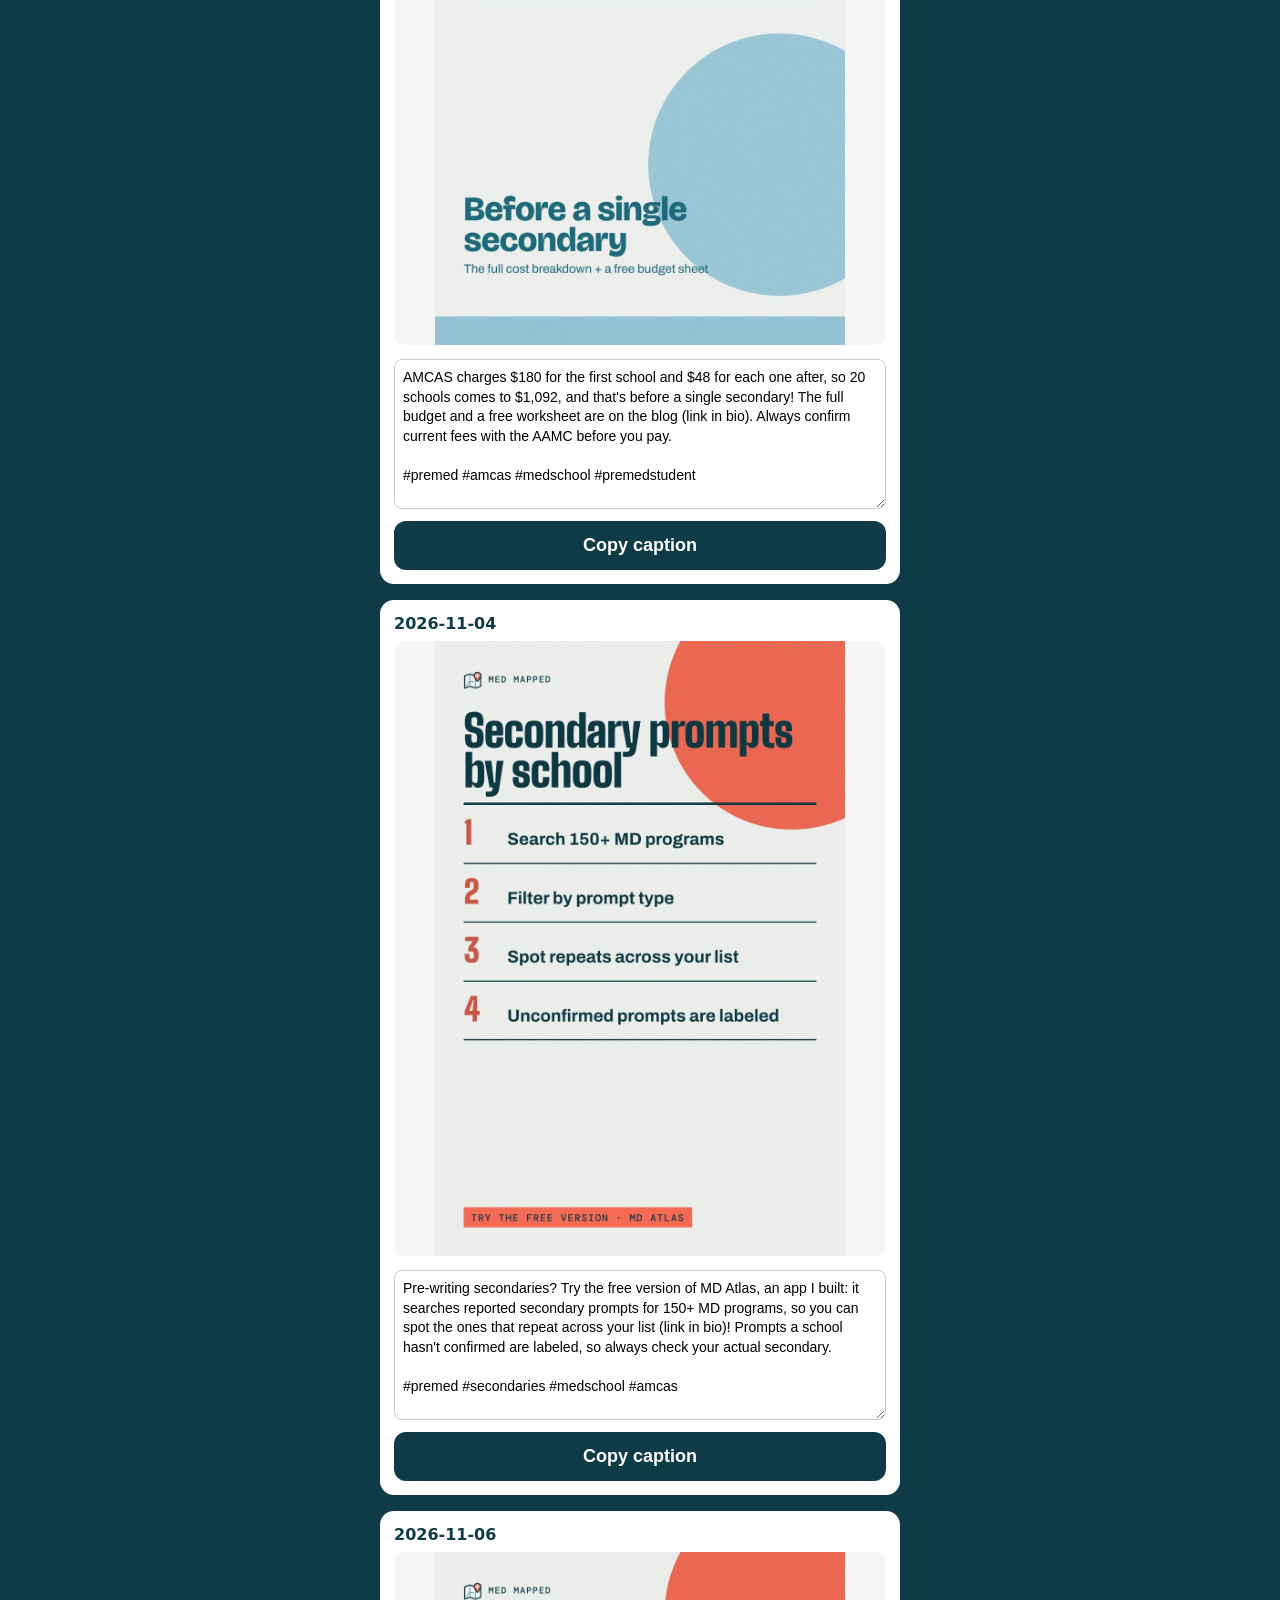
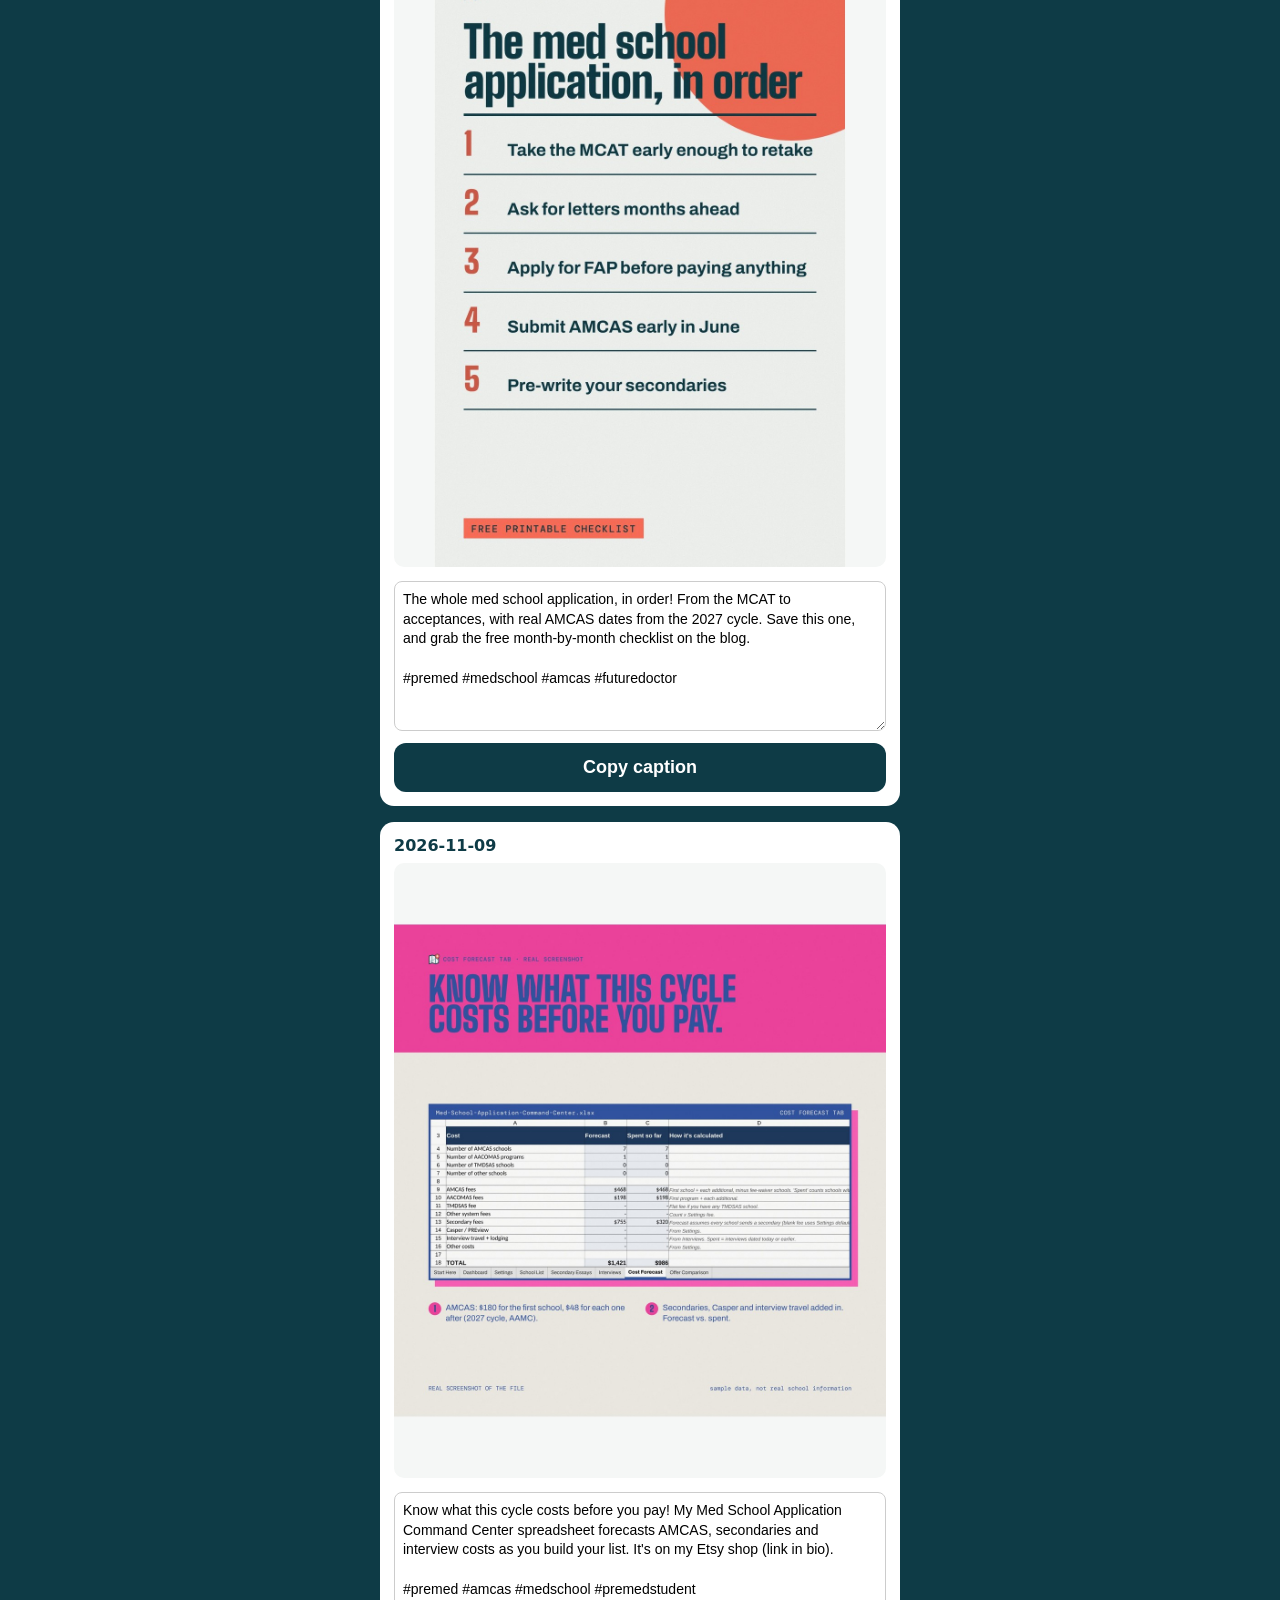
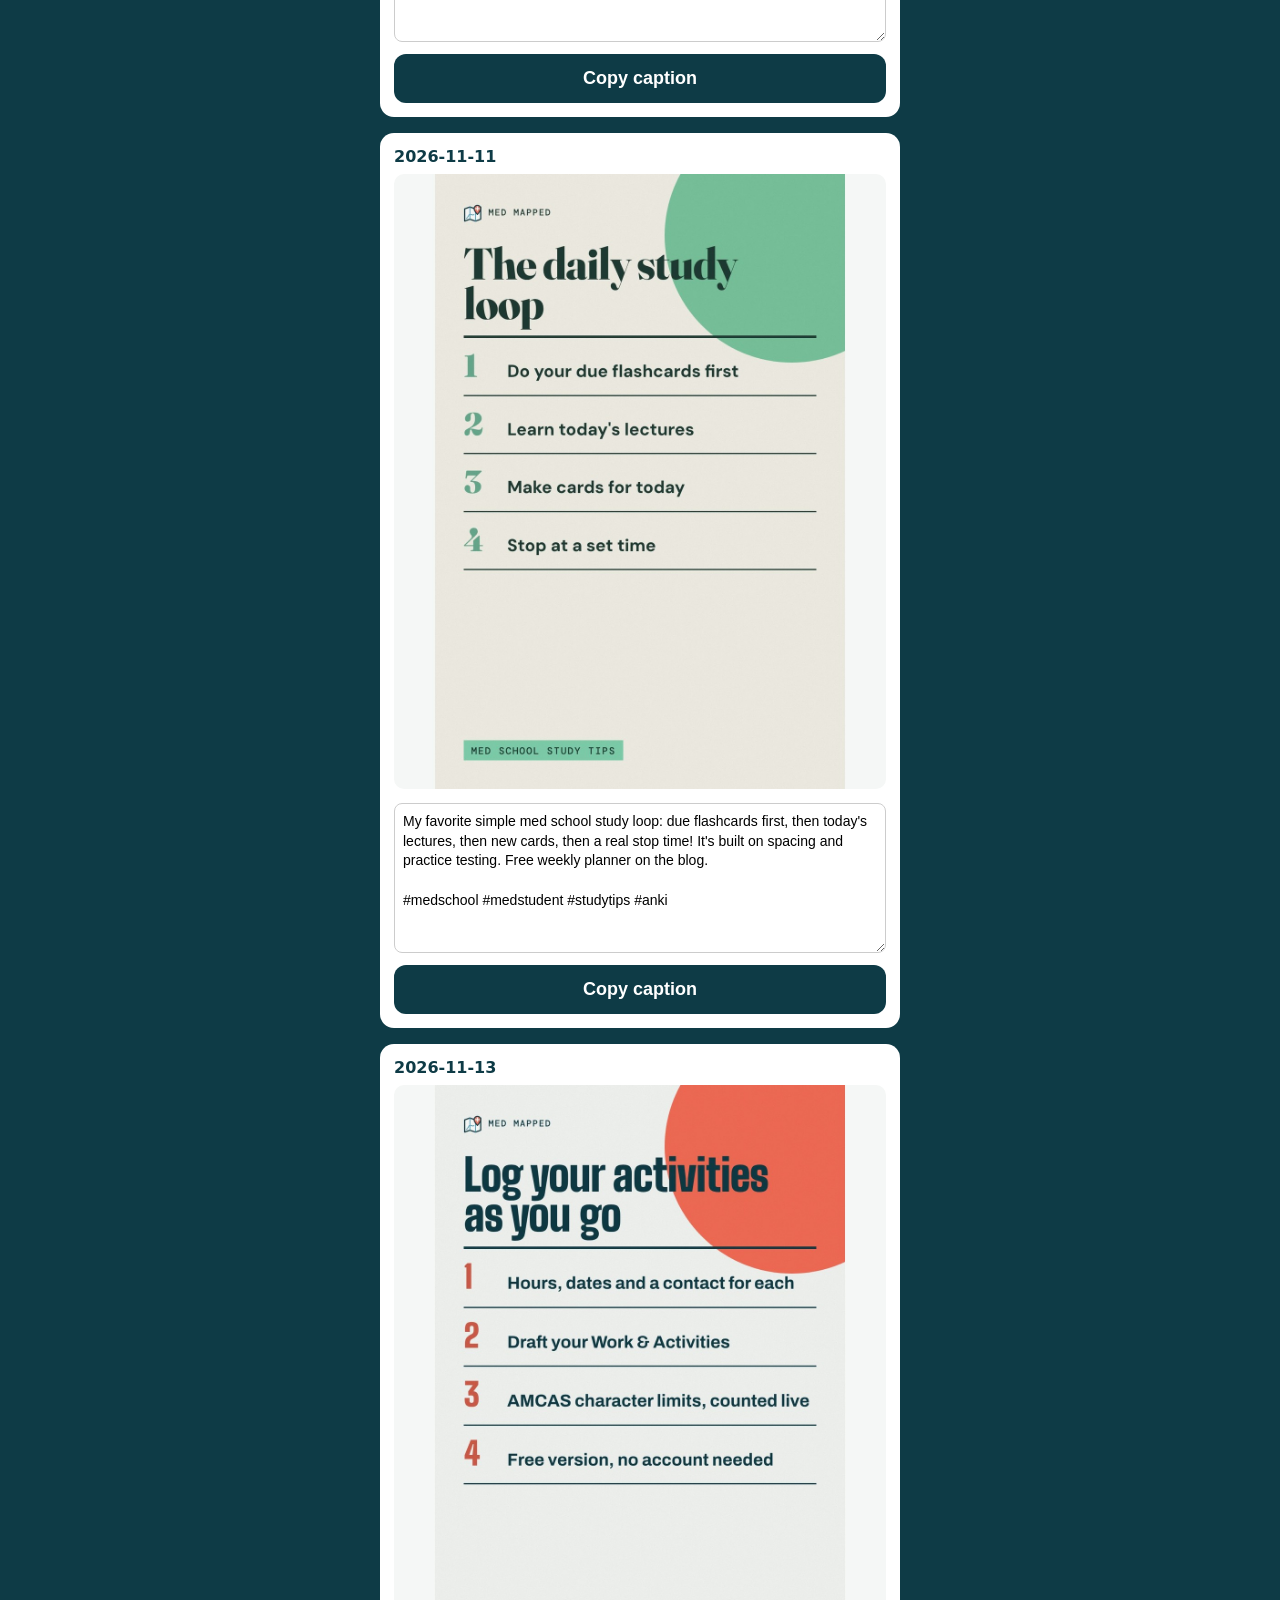
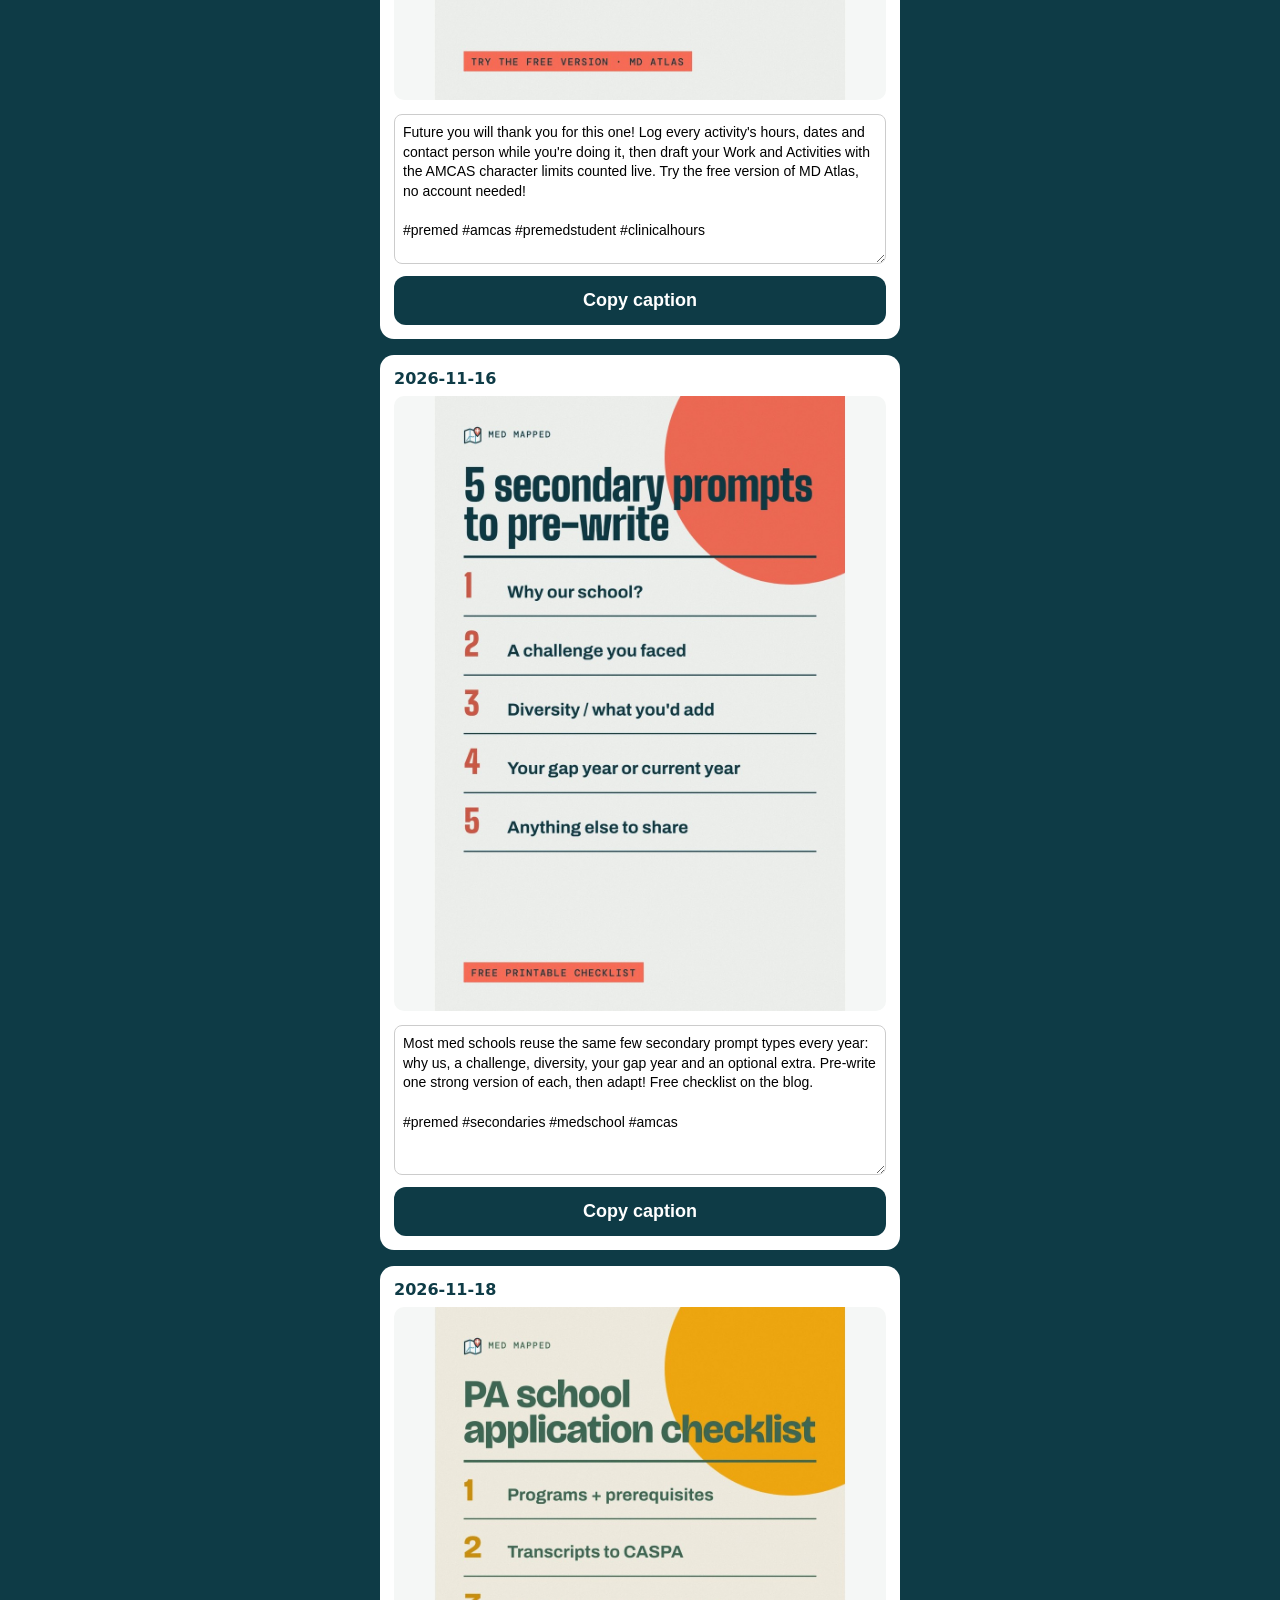
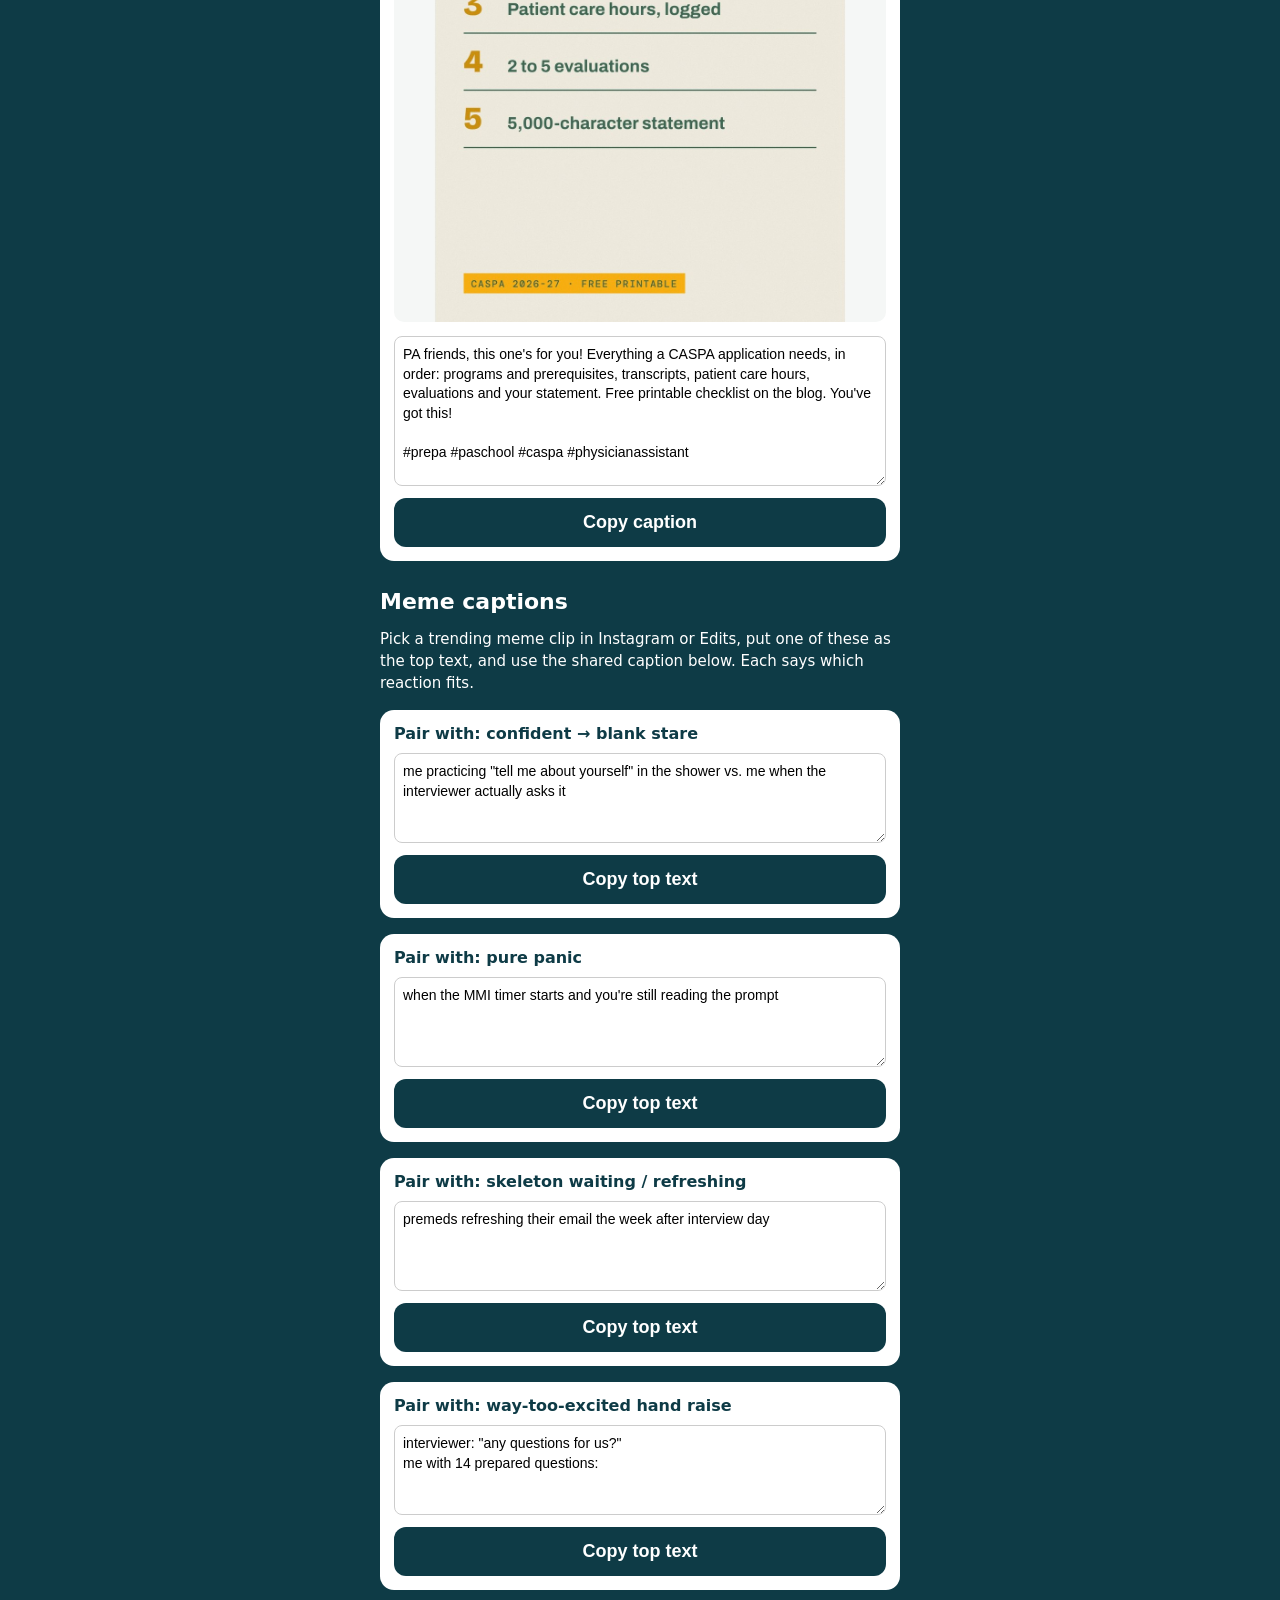
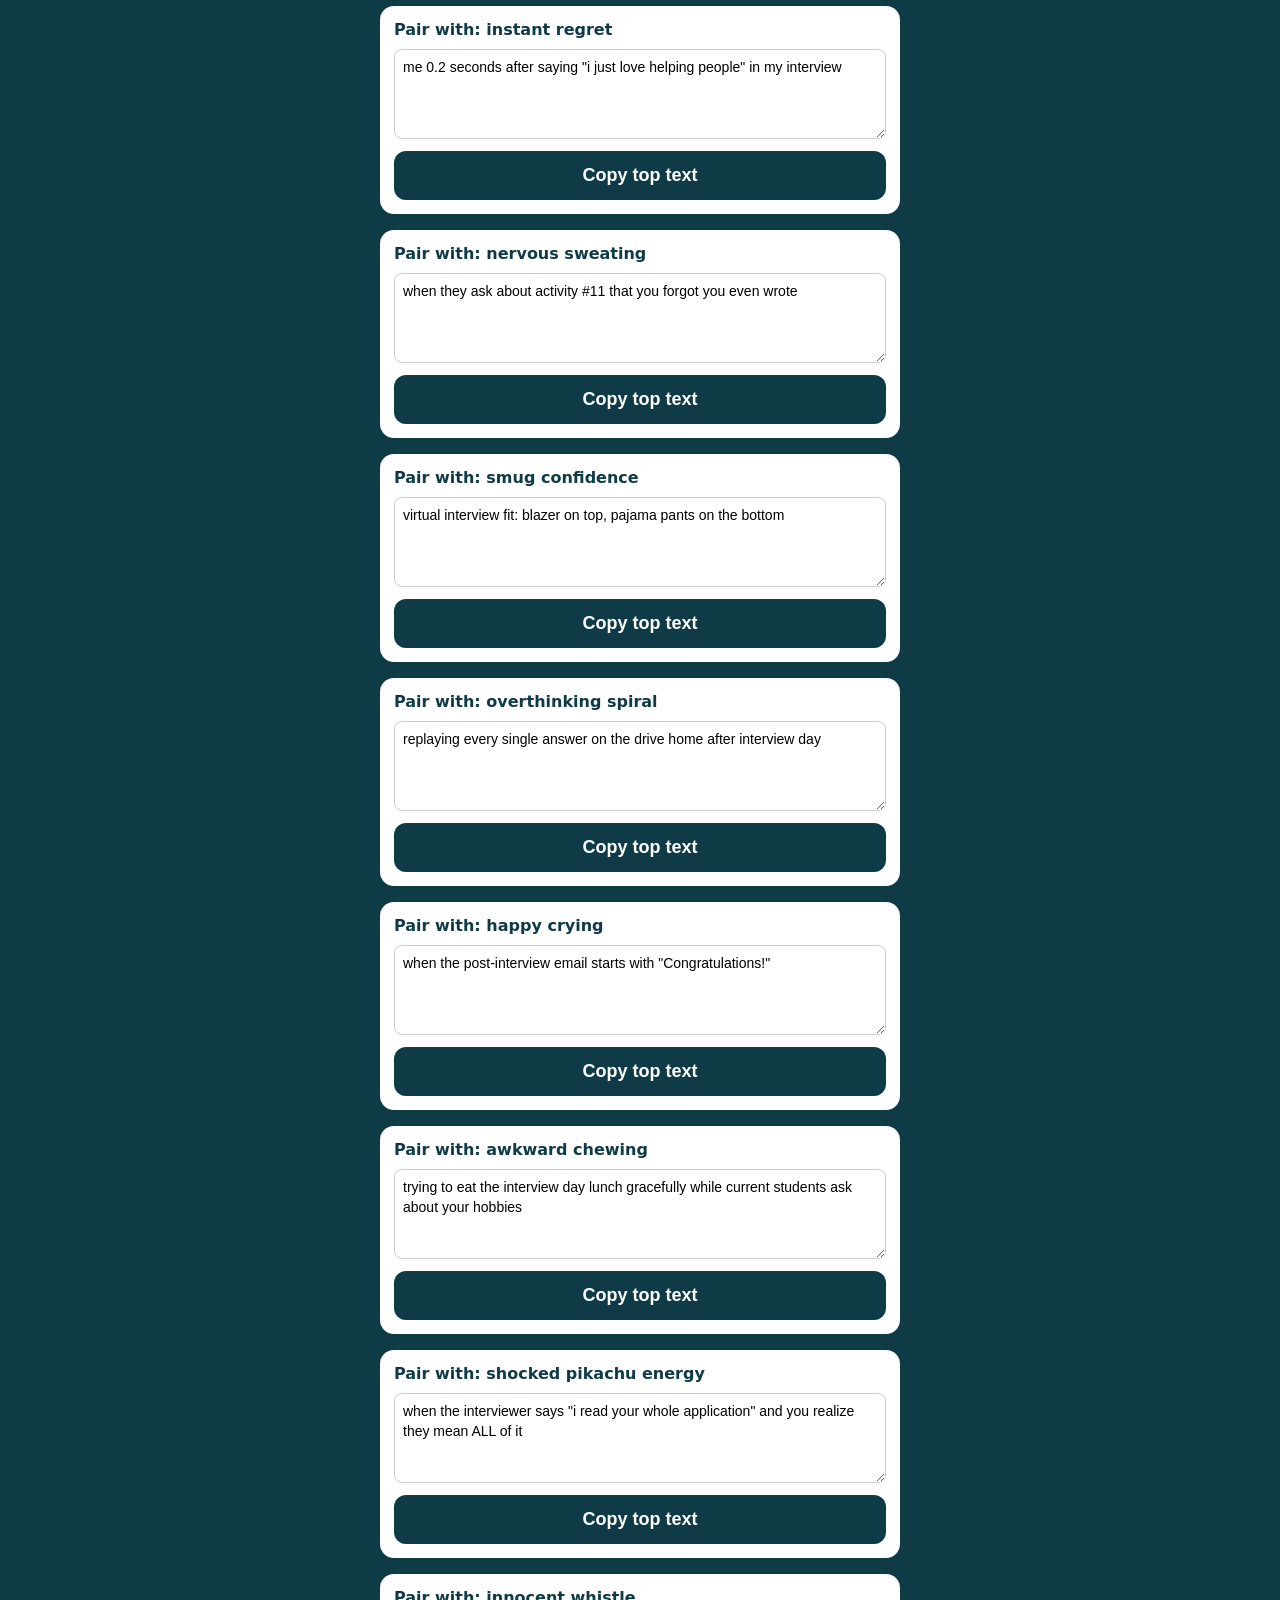
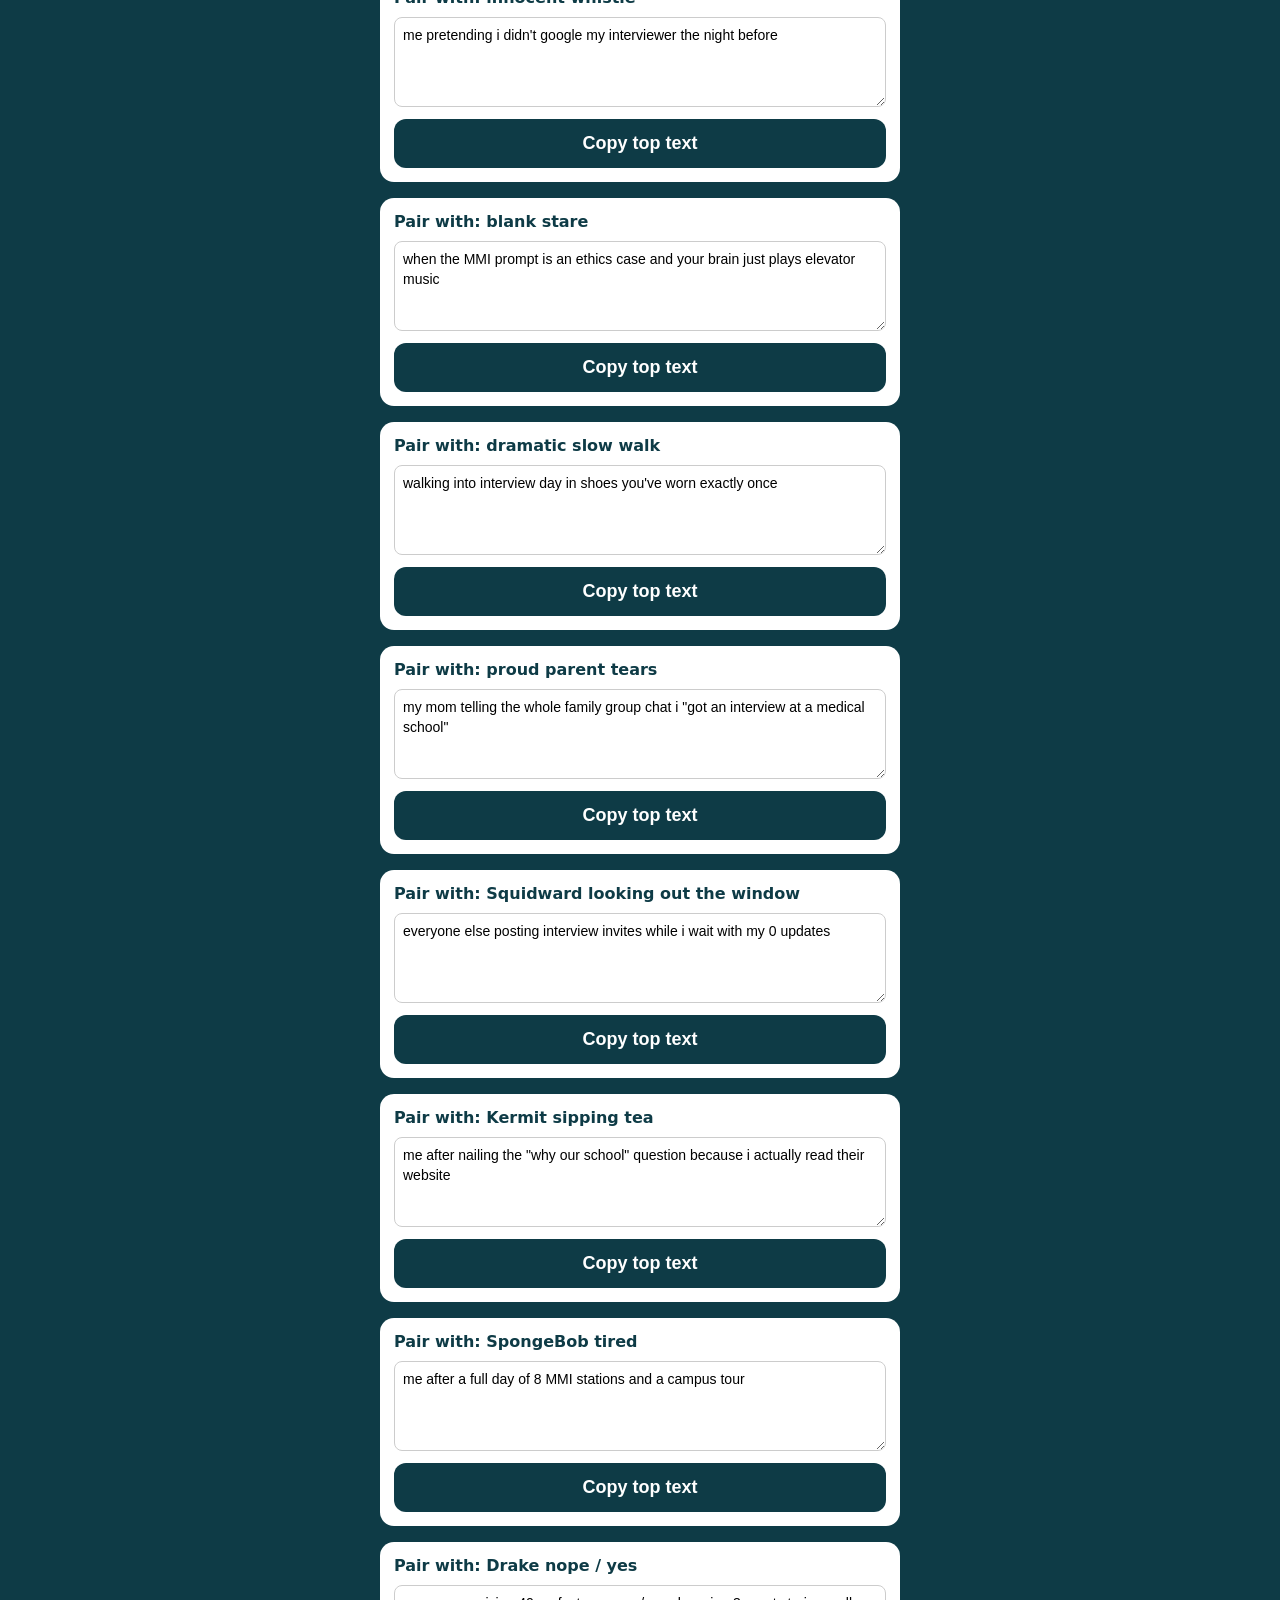
==== commit 068b09ea: "Add reel 38 (letters screen recording) and run log 2026-11-25 Co-Authored-By: Claude Opus 5.5 <norep" ====
--- a/static/social/reels/index.html
+++ b/static/social/reels/index.html
@@ -6,6 +6,10 @@
 p{font-size:15px;line-height:1.45}textarea{width:100%;height:150px;margin-top:10px;font:14px/1.4 -apple-system,sans-serif;border:1px solid #ccc;border-radius:8px;padding:8px;box-sizing:border-box}button{width:100%;margin-top:8px;padding:14px;font-size:18px;font-weight:700;border:0;border-radius:12px;background:#0e3b46;color:#fff}</style></head><body>
 <h1>Med Mapped Reels</h1>
 <p><b>iPhone:</b> tap the orange button, tap <b>Download</b>, then tap the blue ⬇ arrow in the address bar, tap the video, tap Share, tap <b>Save Video</b>. It's in Photos now!<br><b>Android:</b> tap the orange button and it saves to your Gallery.</p>
+<div class="r"><b>Screen recording: letters of recommendation</b><video src="reel-38.mp4" controls playsinline preload="metadata"></video><a class="b" href="reel-38.mp4" download="medmapped-reel-38.mp4">Download video</a>
+<textarea id="c38" readonly>asking a professor for a letter doesn&#x27;t have to be scary 💌 Pick people who know your work (a detailed letter beats a famous name!), ask 6-8 weeks ahead, and send your CV plus 2-3 things you&#x27;d love them to mention. Per the AAMC&#x27;s 2027 AMCAS guide, you can have up to 10 letter entries. The free 2-page letters checklist is on the blog (link in bio). Send this to a premed friend 👇
+
+#premed #premedstudent #medschoolapplication #lettersofrecommendation</textarea><button onclick="navigator.clipboard.writeText(document.getElementById('c38').value);this.textContent='Copied!'">Copy caption</button></div>
 <div class="r"><b>Meme: Pedro raccoon (thanksgiving break)</b><video src="reel-37.mp4" controls playsinline preload="metadata"></video><a class="b" href="reel-37.mp4" download="medmapped-reel-37.mp4">Download video</a>
 <textarea id="c37" readonly>thanksgiving break, here we come 🦝🦃 Quick break tip from upperclassmen: keep your daily Anki reviews going (even a short session!) and lower your new cards for the week, so you don&#x27;t come back to a mountain. Then actually rest! You earned it. The free Anki beginner guide + 2-week review tracker is on the blog (link in bio). Tag your study buddy 👇
 
@@ -30,10 +34,6 @@
 <textarea id="c32" readonly>thanksgiving + application season = the aunt questions 🦃😭 Keep a friendly one-liner ready (&quot;still applying! i&#x27;ll know more by spring&quot;), then turn the conversation back to them. You don&#x27;t owe anyone your interview count! Need a breather from the cycle? The free month-by-month application timeline is on the blog (link in bio). Tag your premed bestie 👇
 
 #premed #premedlife #medschoolapplication #thanksgiving</textarea><button onclick="navigator.clipboard.writeText(document.getElementById('c32').value);this.textContent='Copied!'">Copy caption</button></div>
-<div class="r"><b>Meme: SpongeBob tired (Anki reviews)</b><video src="reel-31.mp4" controls playsinline preload="metadata"></video><a class="b" href="reel-31.mp4" download="medmapped-reel-31.mp4">Download video</a>
-<textarea id="c31" readonly>we&#x27;ve all done it 😵‍💫 The #1 Anki rule from upperclassmen: reviews first, every single day. When a week gets heavy, cut your new cards instead of skipping reviews, and the pile stays manageable! New to Anki? The free beginner setup guide + 2-week review tracker is on the blog (link in bio). Tag your study buddy 👇
-
-#medschool #medstudent #anki #studytips</textarea><button onclick="navigator.clipboard.writeText(document.getElementById('c31').value);this.textContent='Copied!'">Copy caption</button></div>
 <h1 style="margin-top:28px">Feed posts (in order)</h1><p>Long-press the image, then tap Save to Photos (or Add to Photos). Post it in Instagram with the copied caption.</p>
 <div class="r"><b>2026-11-02</b><img src="../ig-batch1/02-amcas-cost.jpg" style="width:100%;border-radius:10px;margin-top:8px" alt=""><textarea id="f0" readonly>AMCAS charges $180 for the first school and $48 for each one after, so 20 schools comes to $1,092, and that&#x27;s before a single secondary! The full budget and a free worksheet are on the blog (link in bio). Always confirm current fees with the AAMC before you pay.
 
@@ -149,6 +149,9 @@
 <div class="r"><b>Pair with: Leonardo DiCaprio pointing</b><textarea id="m84" readonly style="height:90px">me spotting the one relative who also went to med school at thanksgiving</textarea><button onclick="navigator.clipboard.writeText(document.getElementById('m84').value);this.textContent='Copied!'">Copy top text</button></div>
 <div class="r"><b>Pair with: Squidward sleeping in</b><textarea id="m85" readonly style="height:90px">the first morning of break with no 8am lecture</textarea><button onclick="navigator.clipboard.writeText(document.getElementById('m85').value);this.textContent='Copied!'">Copy top text</button></div>
 <div class="r"><b>Pair with: Patrick &quot;I have 3 dollars&quot;</b><textarea id="m86" readonly style="height:90px">me explaining my study plan for break to my mom</textarea><button onclick="navigator.clipboard.writeText(document.getElementById('m86').value);this.textContent='Copied!'">Copy top text</button></div>
+<div class="r"><b>Pair with: Jim Halpert looking at camera</b><textarea id="m87" readonly style="height:90px">when your letter writer replies &quot;of course! happy to&quot; in 4 minutes</textarea><button onclick="navigator.clipboard.writeText(document.getElementById('m87').value);this.textContent='Copied!'">Copy top text</button></div>
+<div class="r"><b>Pair with: Sweating towel guy</b><textarea id="m88" readonly style="height:90px">rereading my &quot;would you be willing to write me a letter&quot; email for the 30th time</textarea><button onclick="navigator.clipboard.writeText(document.getElementById('m88').value);this.textContent='Copied!'">Copy top text</button></div>
+<div class="r"><b>Pair with: Michael Scott &quot;thank you&quot;</b><textarea id="m89" readonly style="height:90px">me hand-writing a thank-you card for my letter writer</textarea><button onclick="navigator.clipboard.writeText(document.getElementById('m89').value);this.textContent='Copied!'">Copy top text</button></div>
 <div class="r"><b>Post caption for any meme</b><textarea id="mc" readonly>interview season has us all like this 😭 Tag your premed bestie who&#x27;s interviewing right now! Tracking your interviews and practicing the classics? Try the free version of MD Atlas (link in bio)!
 
 #premed #medschoolinterview #premedmemes #medschool #premedlife</textarea><button onclick="navigator.clipboard.writeText(document.getElementById('mc').value);this.textContent='Copied!'">Copy caption</button></div>
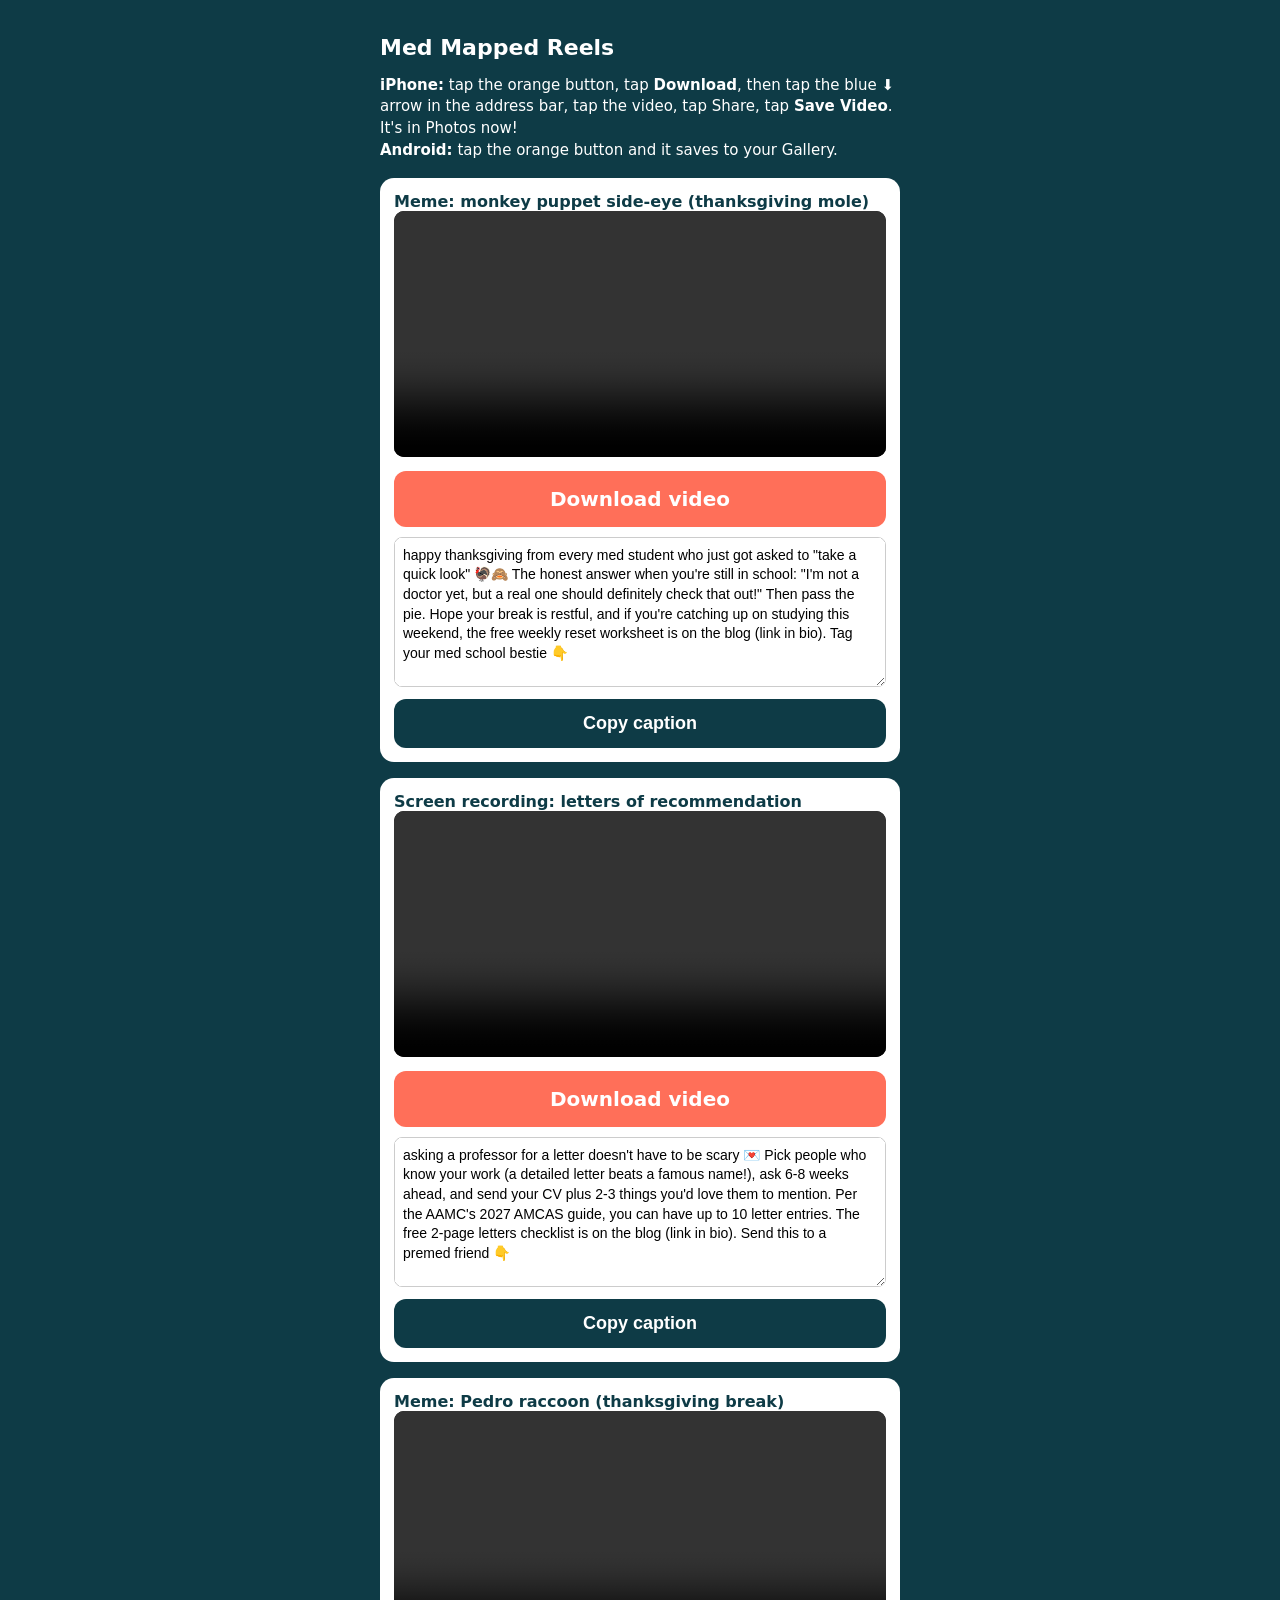
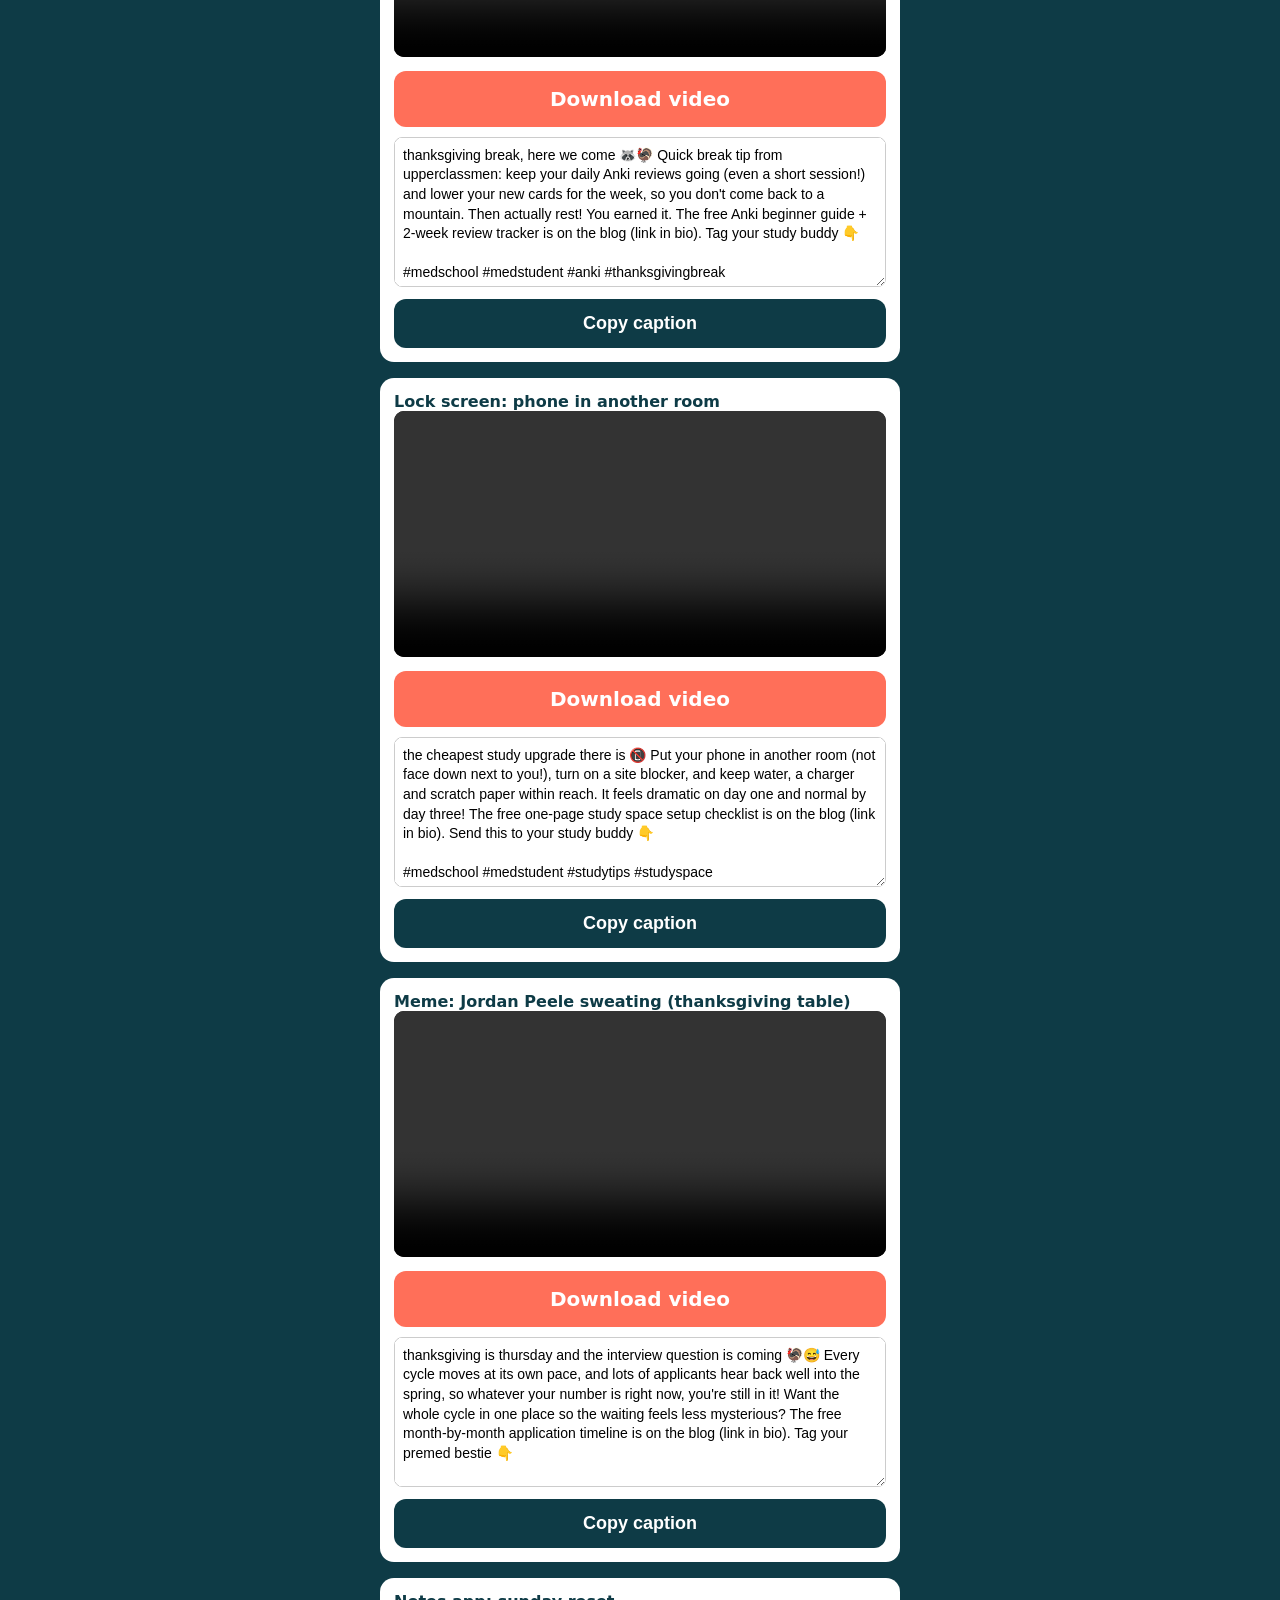
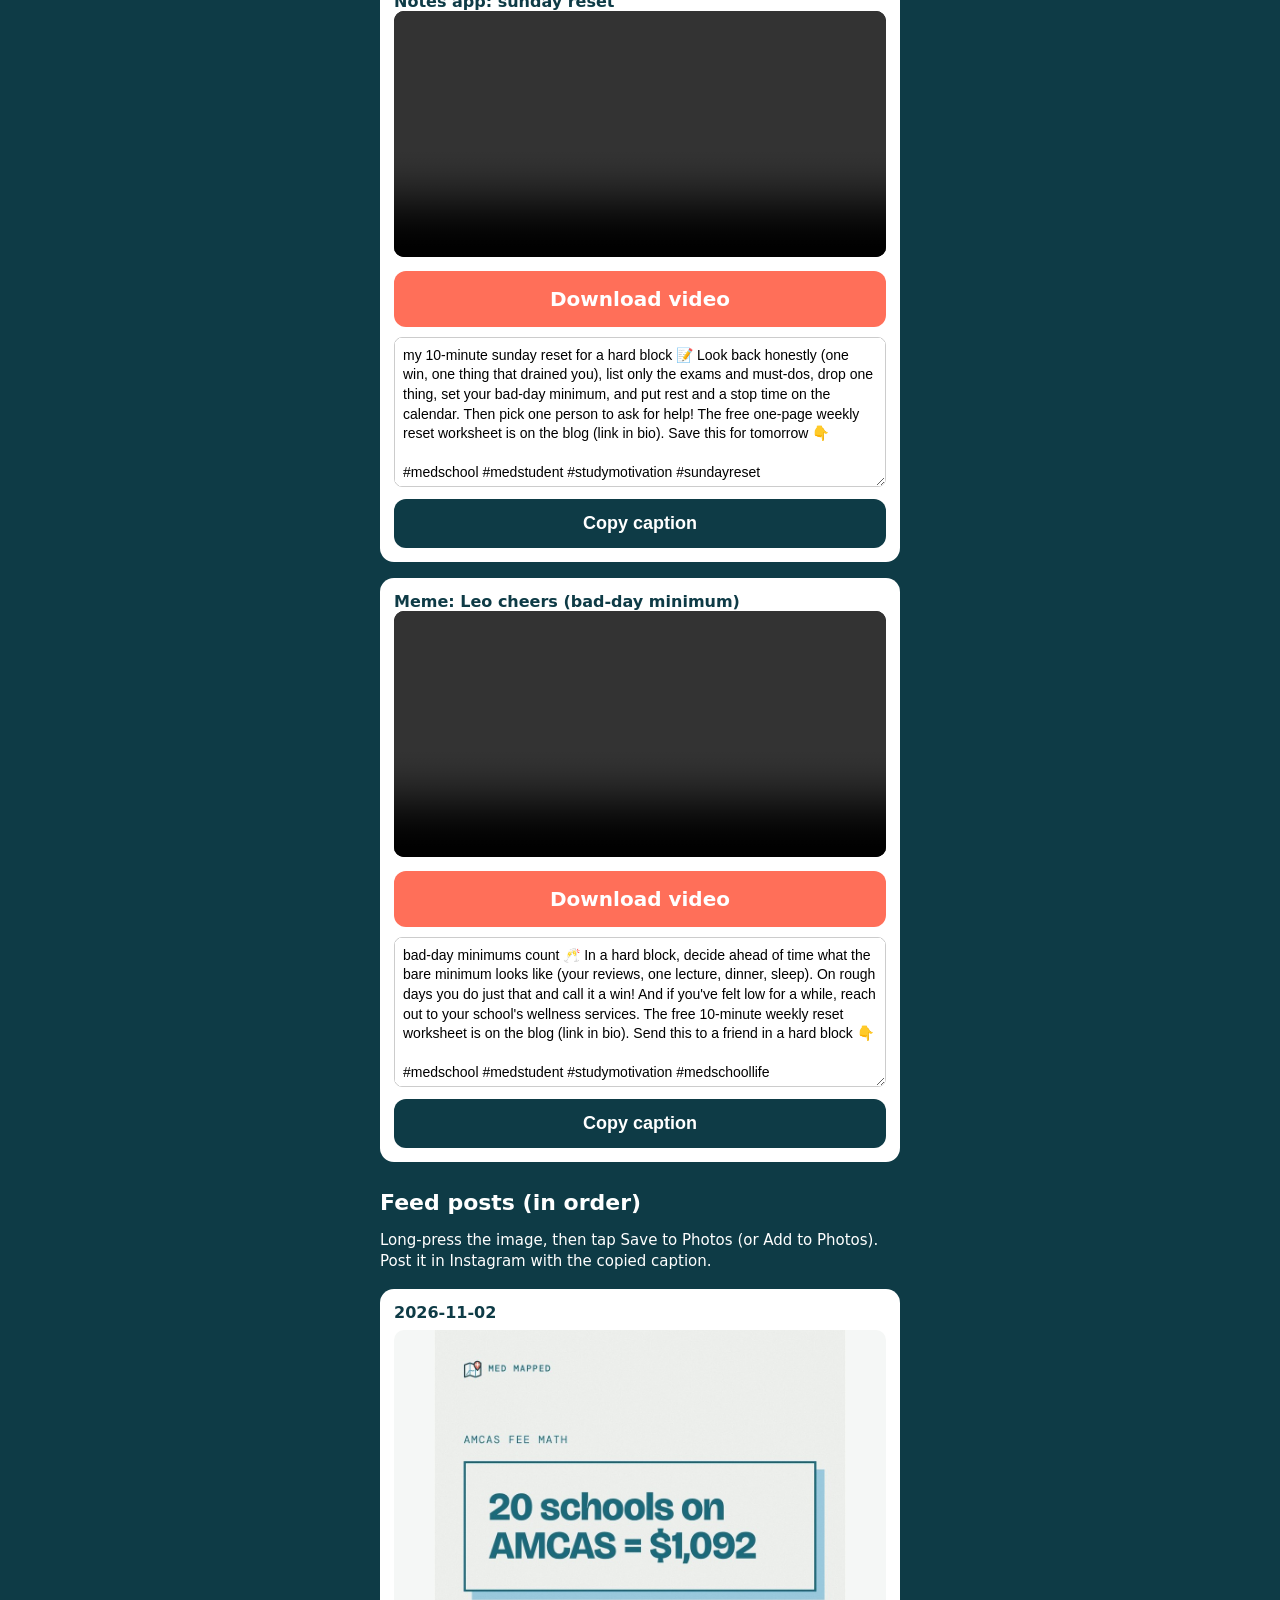
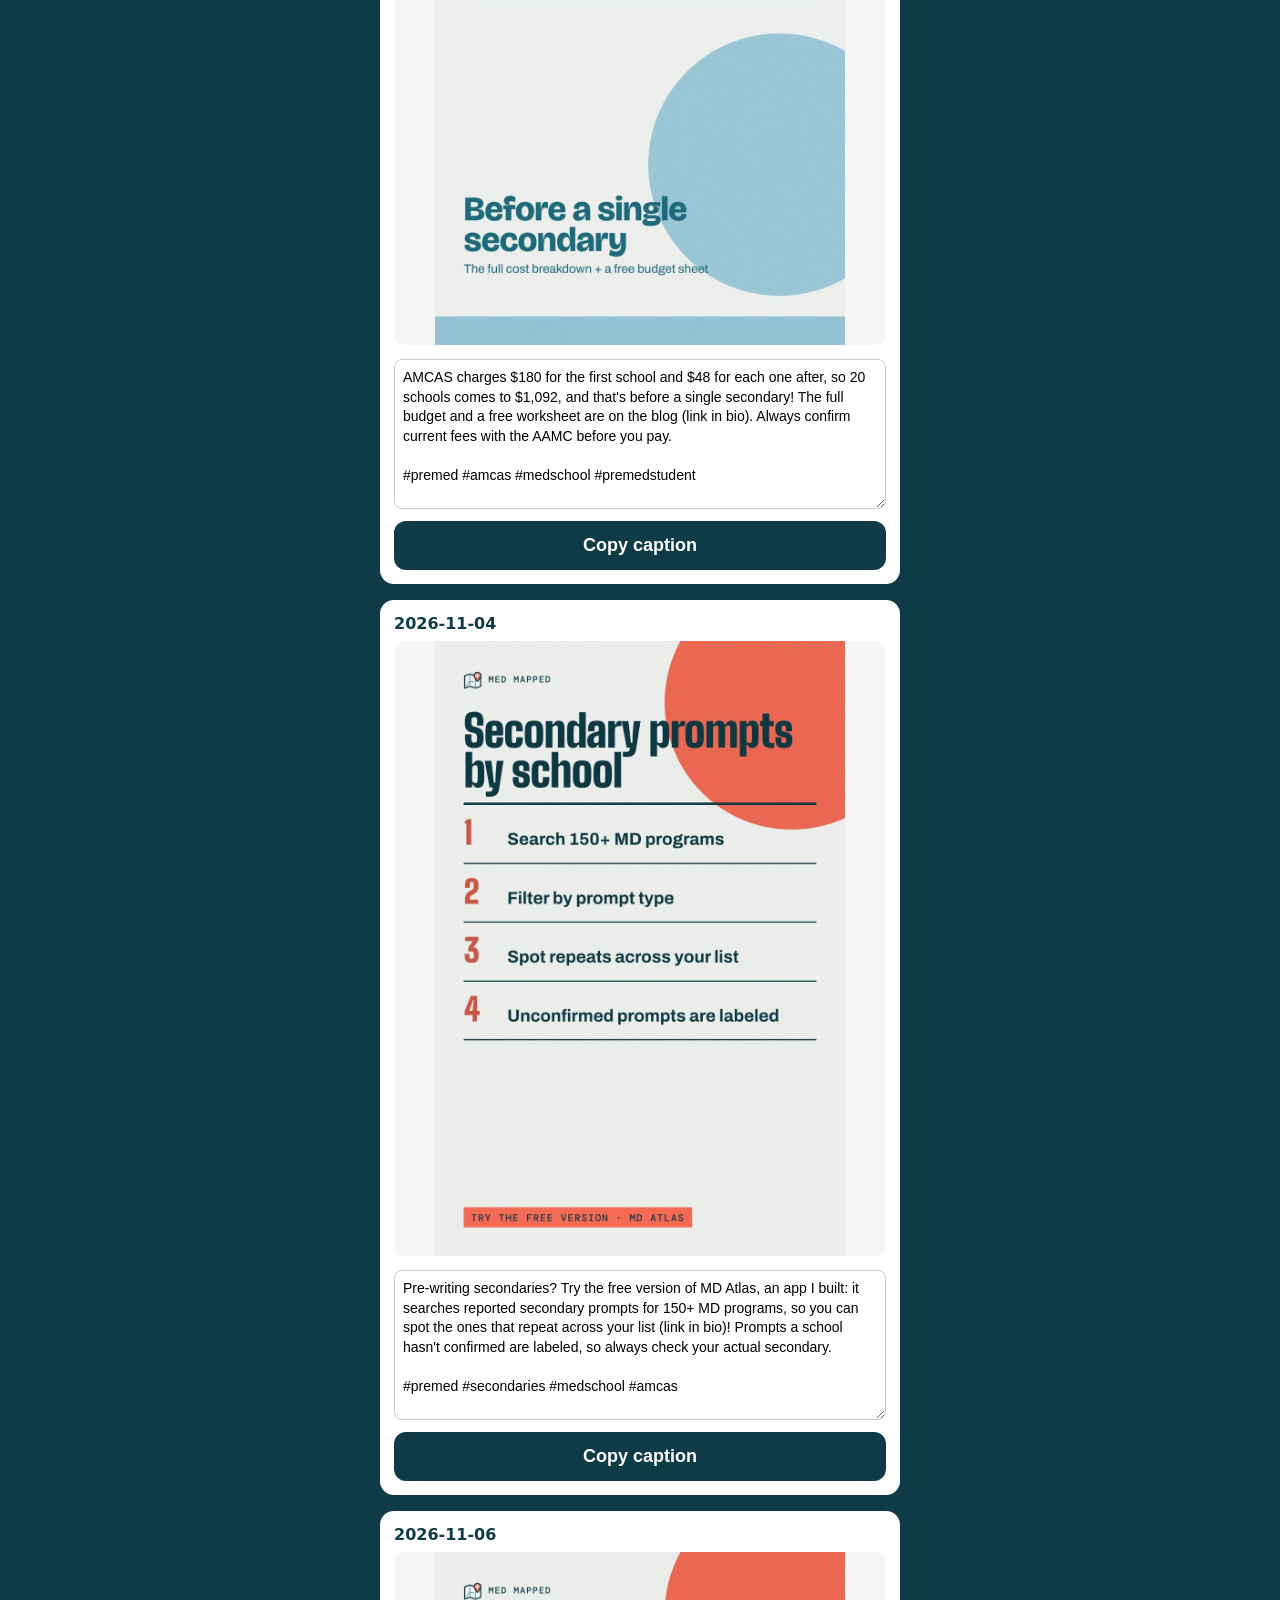
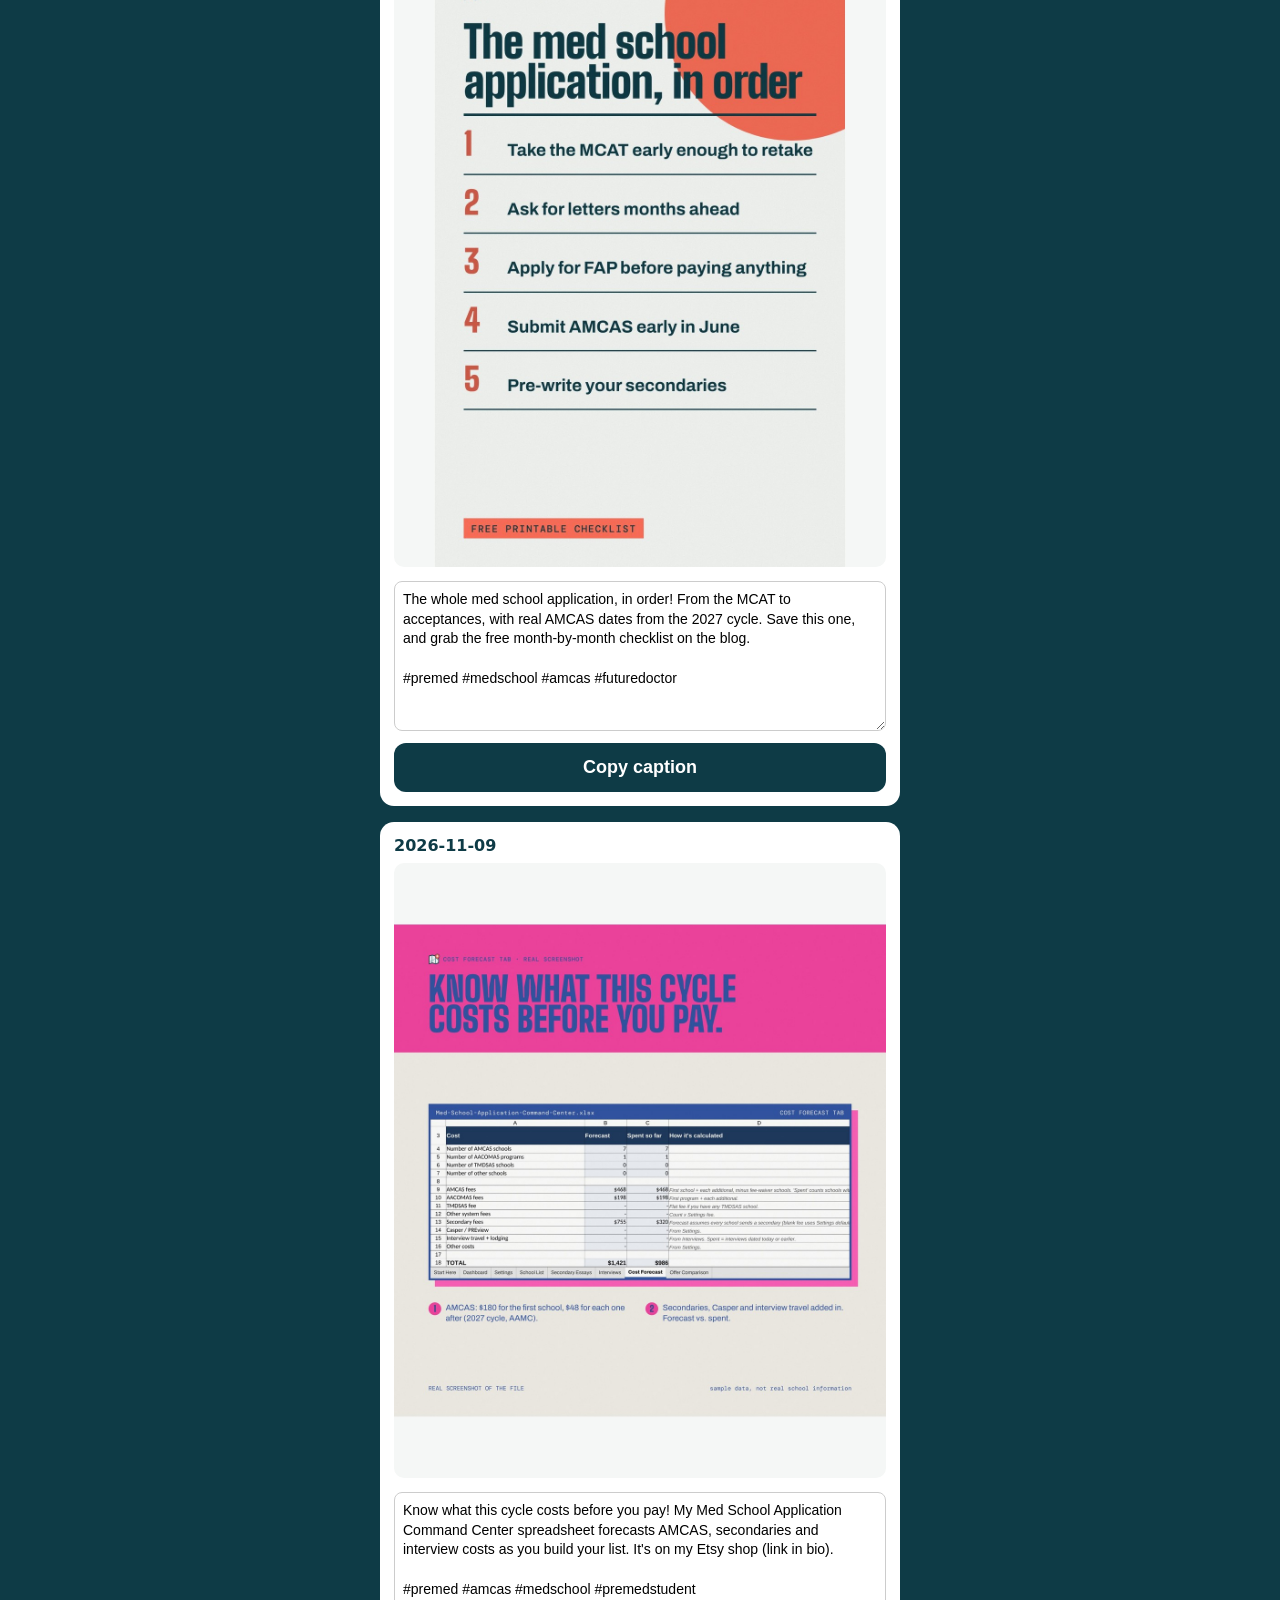
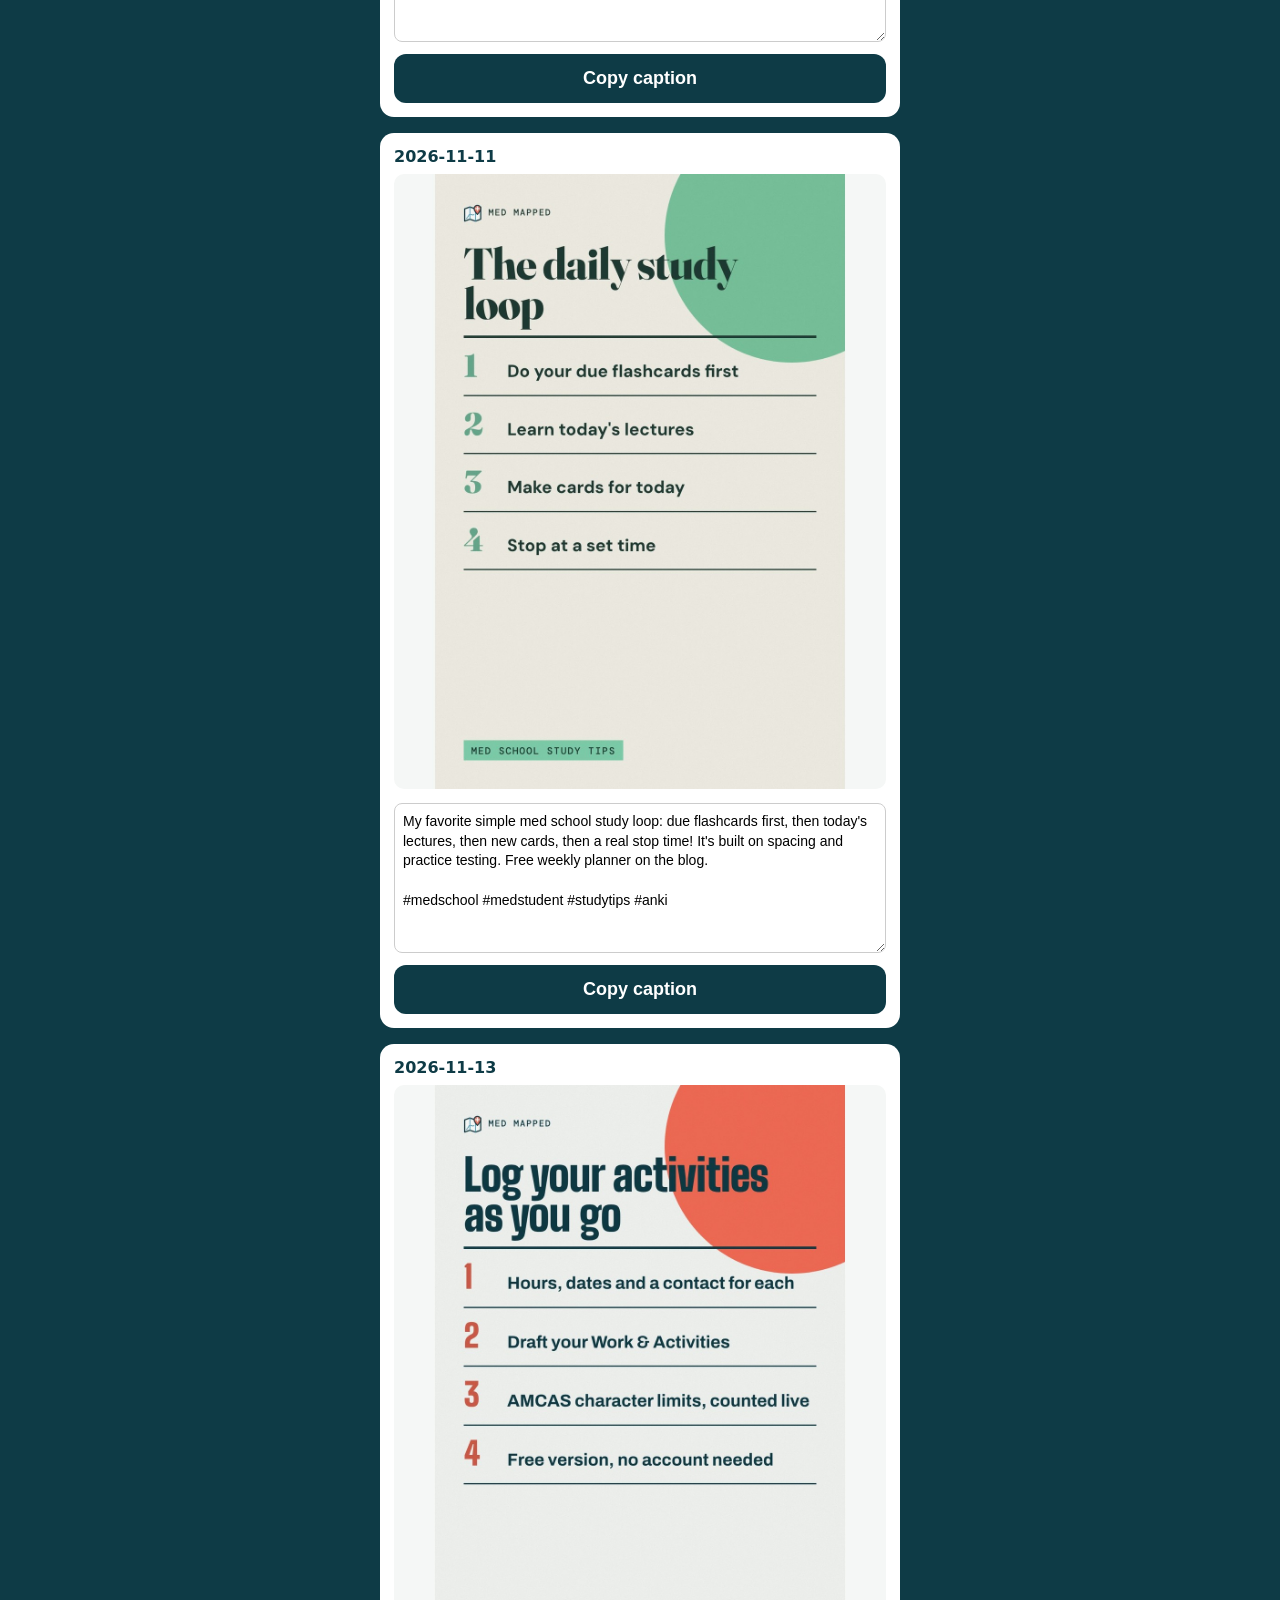
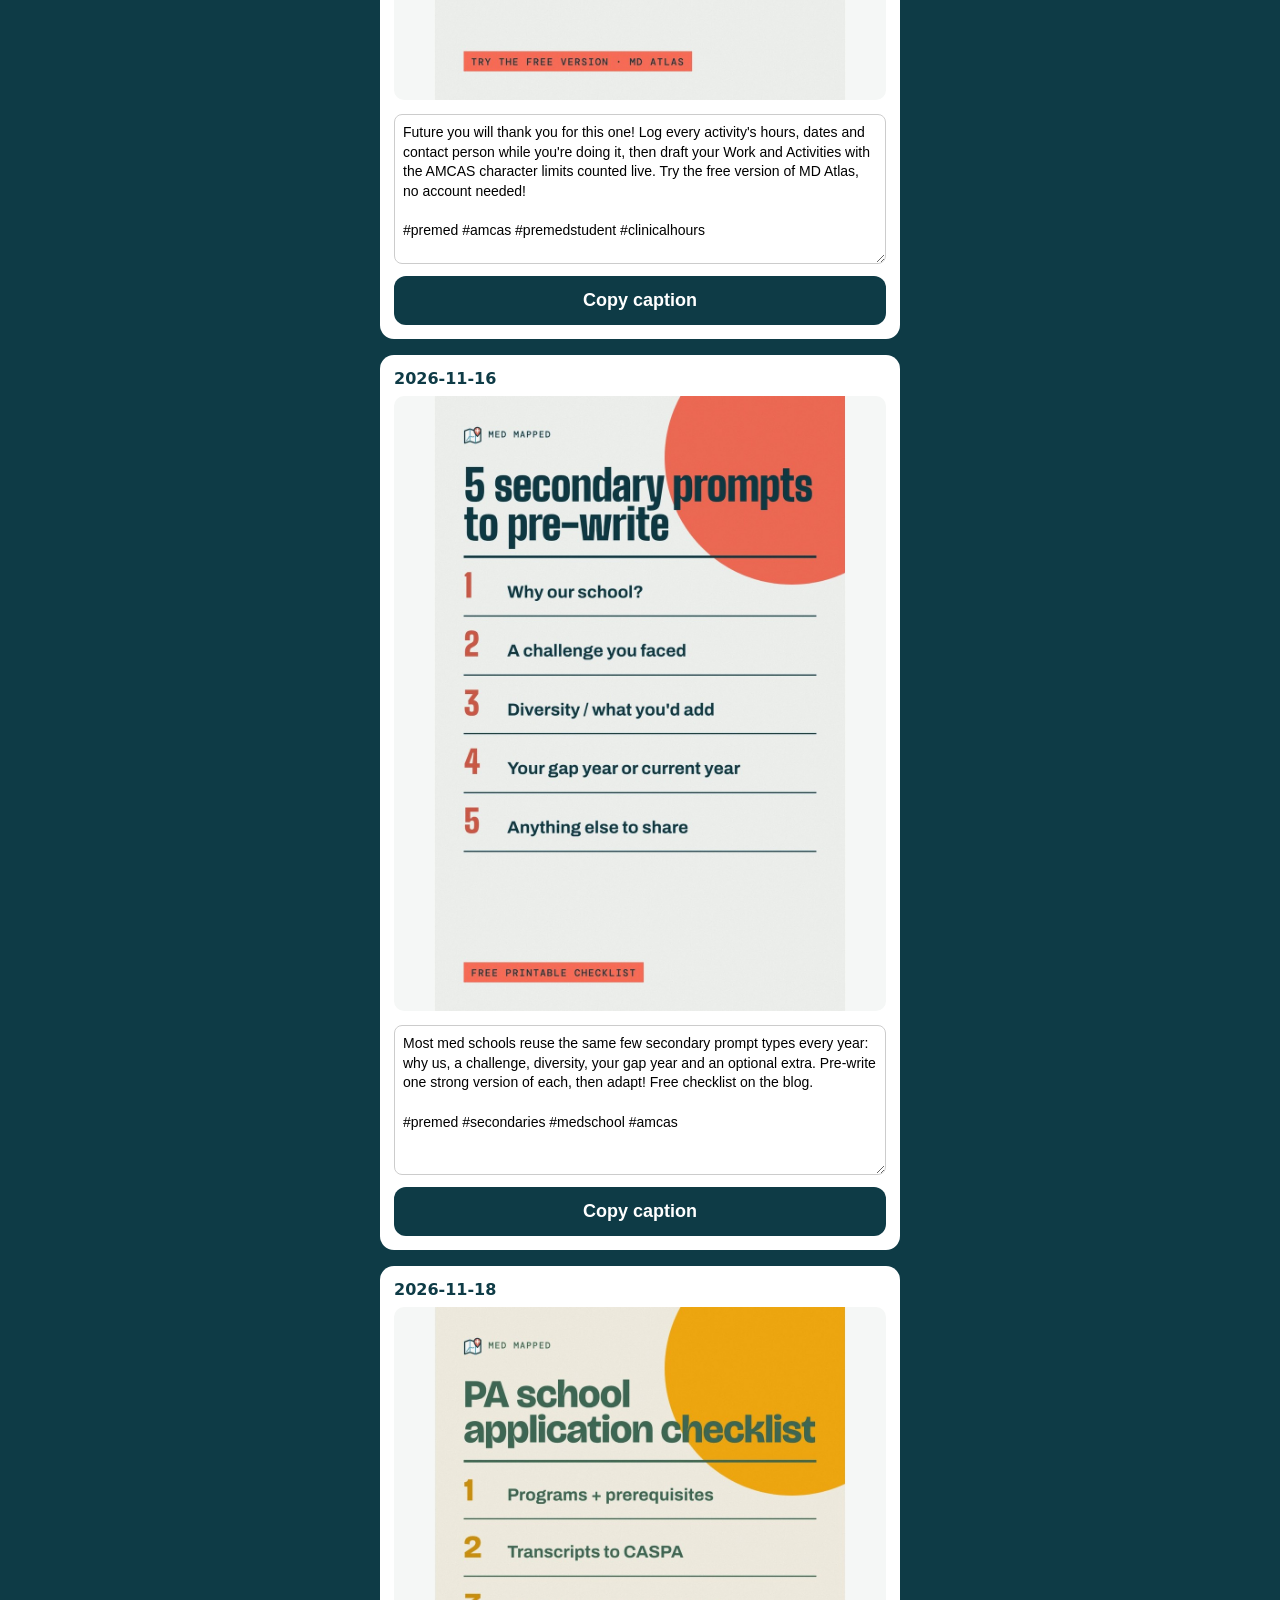
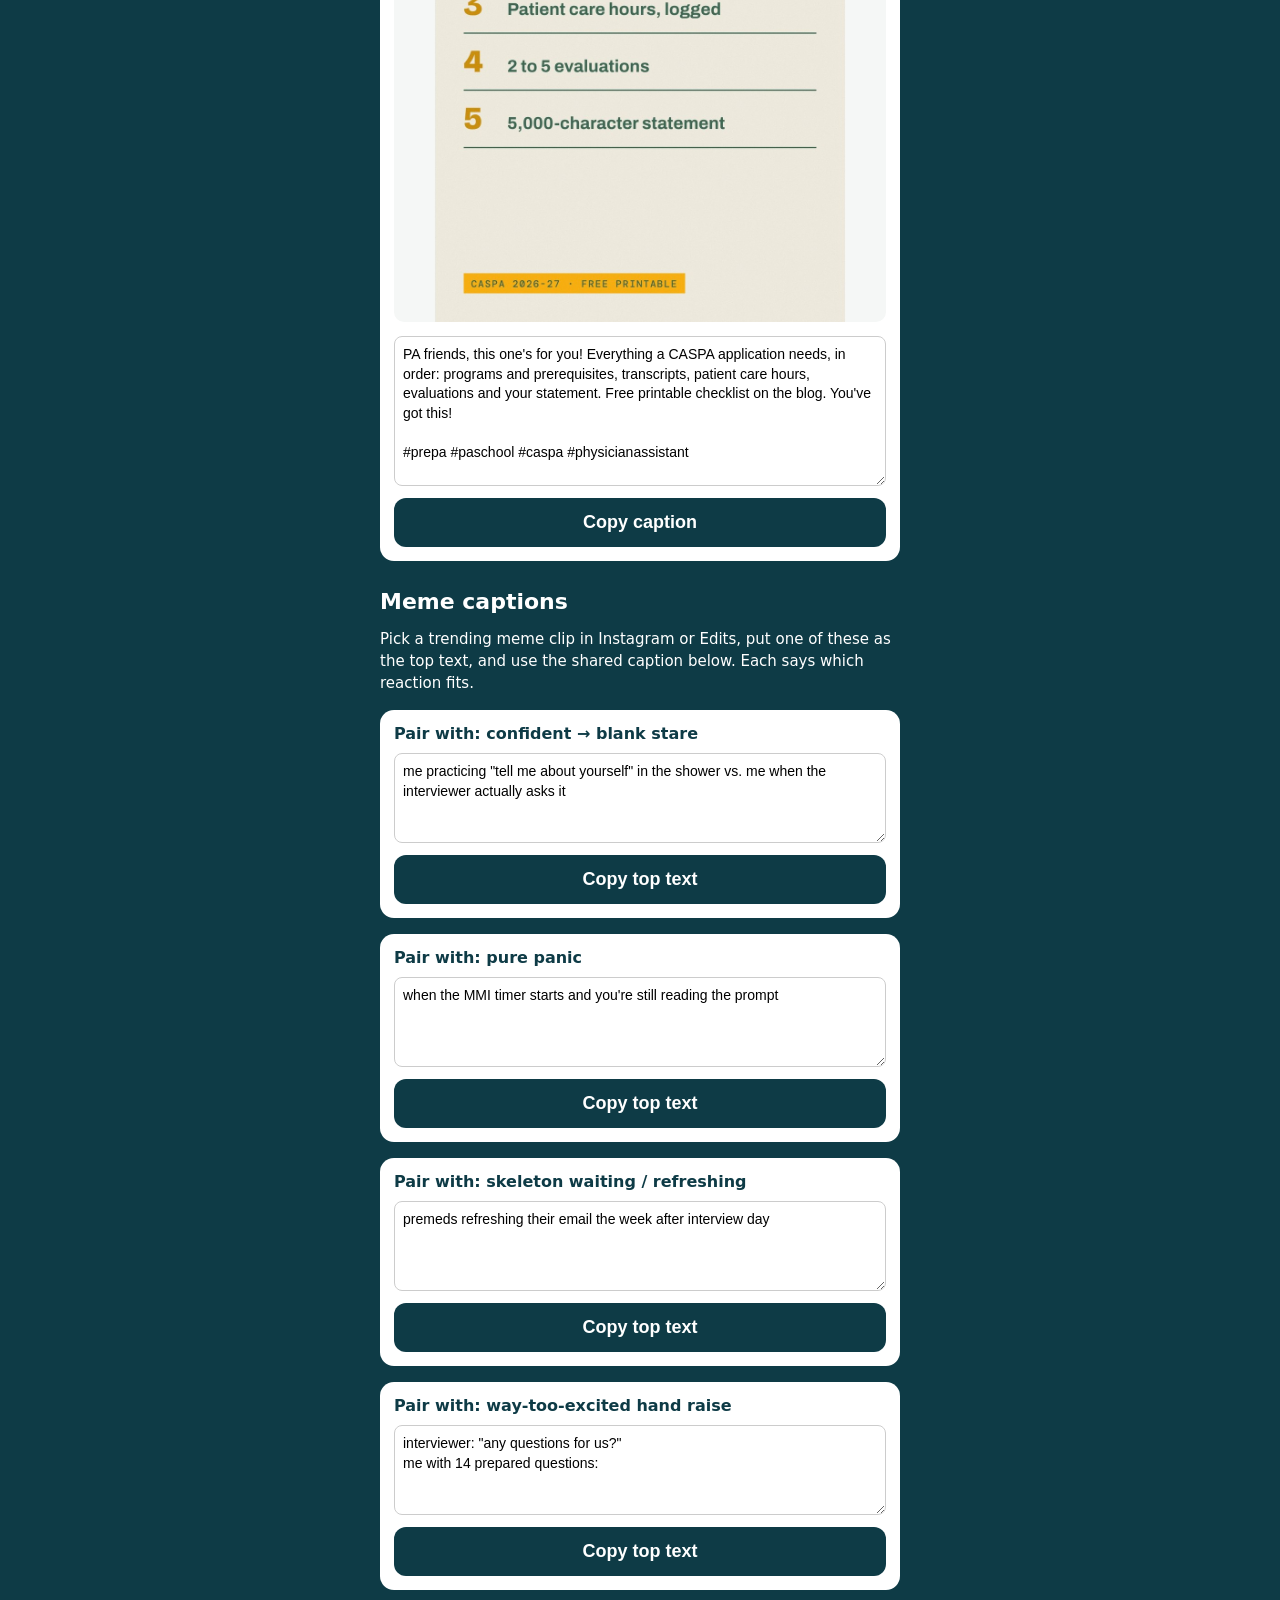
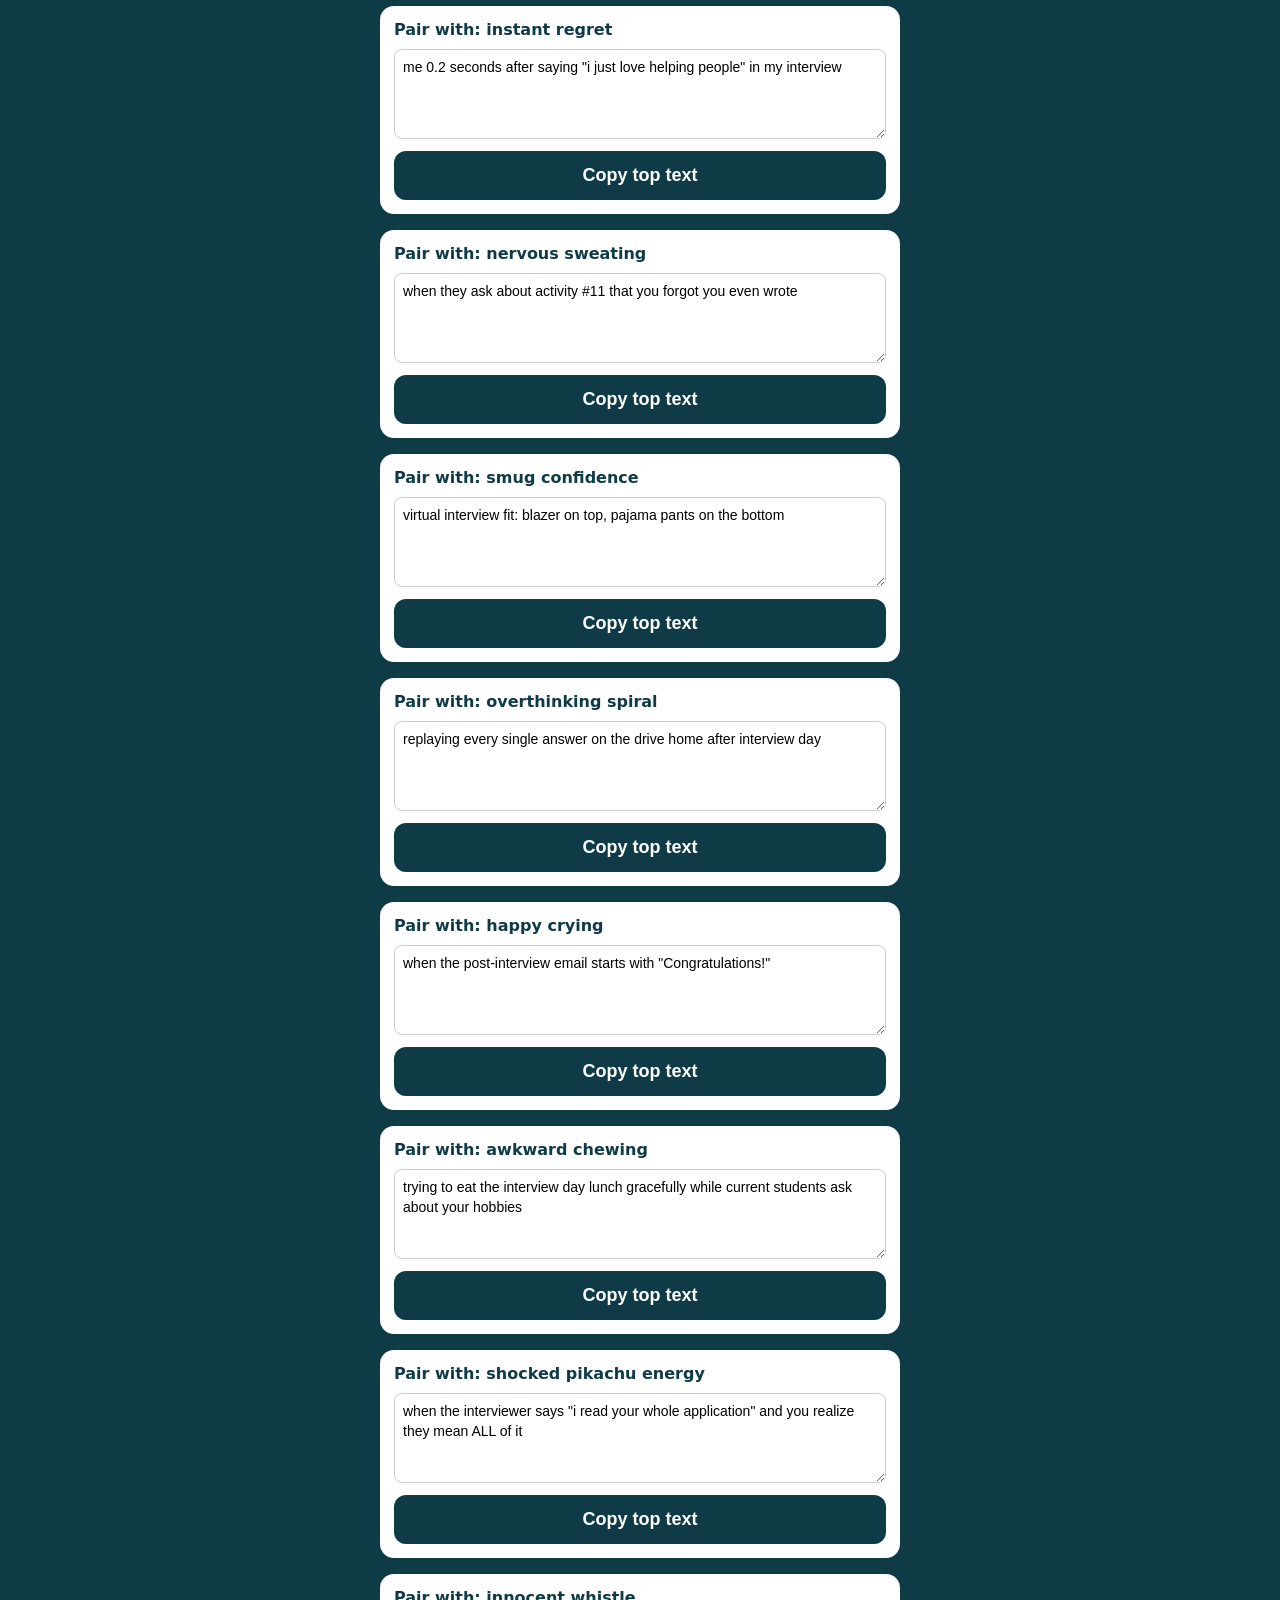
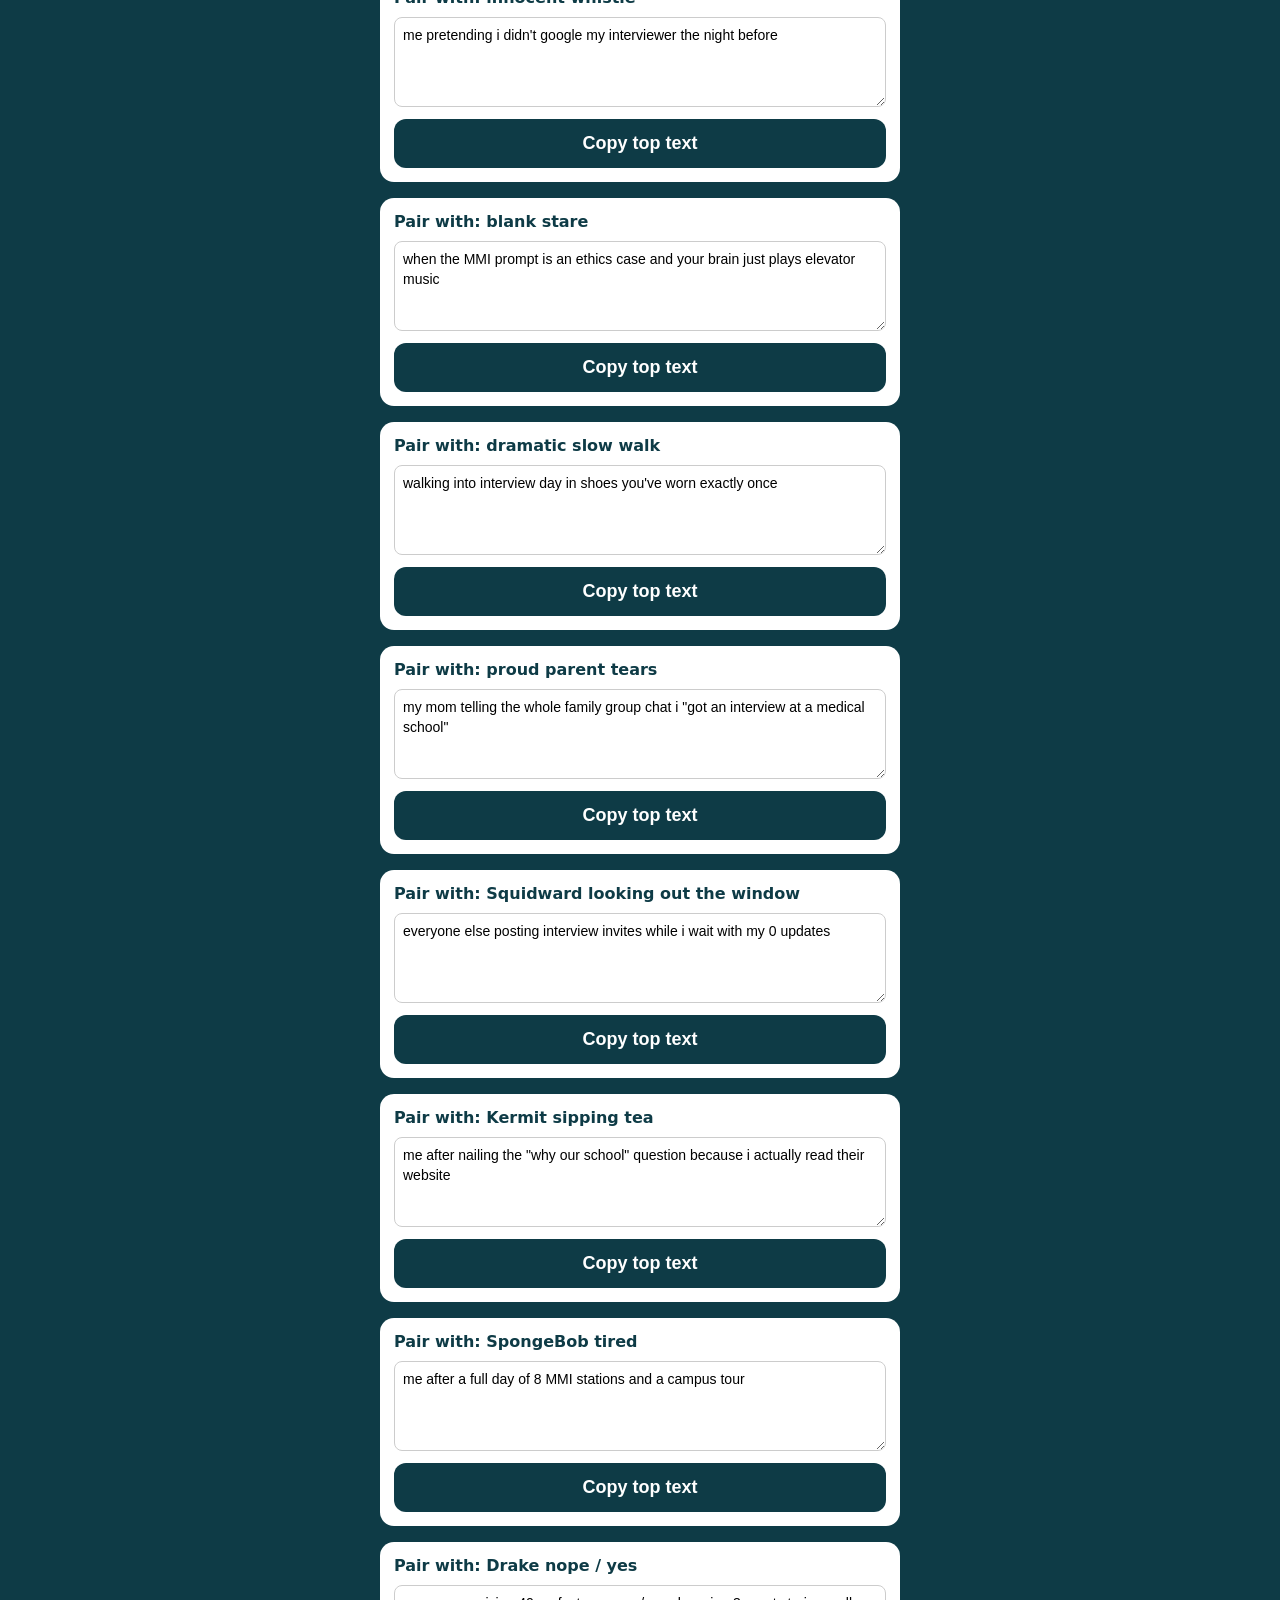
==== commit ddda60f3: "Add reel 39 (monkey puppet meme) and run log 2026-11-26 Co-Authored-By: Claude Opus 5.5 <noreply@ant" ====
--- a/static/social/reels/index.html
+++ b/static/social/reels/index.html
@@ -6,6 +6,10 @@
 p{font-size:15px;line-height:1.45}textarea{width:100%;height:150px;margin-top:10px;font:14px/1.4 -apple-system,sans-serif;border:1px solid #ccc;border-radius:8px;padding:8px;box-sizing:border-box}button{width:100%;margin-top:8px;padding:14px;font-size:18px;font-weight:700;border:0;border-radius:12px;background:#0e3b46;color:#fff}</style></head><body>
 <h1>Med Mapped Reels</h1>
 <p><b>iPhone:</b> tap the orange button, tap <b>Download</b>, then tap the blue ⬇ arrow in the address bar, tap the video, tap Share, tap <b>Save Video</b>. It's in Photos now!<br><b>Android:</b> tap the orange button and it saves to your Gallery.</p>
+<div class="r"><b>Meme: monkey puppet side-eye (thanksgiving mole)</b><video src="reel-39.mp4" controls playsinline preload="metadata"></video><a class="b" href="reel-39.mp4" download="medmapped-reel-39.mp4">Download video</a>
+<textarea id="c39" readonly>happy thanksgiving from every med student who just got asked to &quot;take a quick look&quot; 🦃🙈 The honest answer when you&#x27;re still in school: &quot;I&#x27;m not a doctor yet, but a real one should definitely check that out!&quot; Then pass the pie. Hope your break is restful, and if you&#x27;re catching up on studying this weekend, the free weekly reset worksheet is on the blog (link in bio). Tag your med school bestie 👇
+
+#medschool #medstudent #medschoolmemes #thanksgiving</textarea><button onclick="navigator.clipboard.writeText(document.getElementById('c39').value);this.textContent='Copied!'">Copy caption</button></div>
 <div class="r"><b>Screen recording: letters of recommendation</b><video src="reel-38.mp4" controls playsinline preload="metadata"></video><a class="b" href="reel-38.mp4" download="medmapped-reel-38.mp4">Download video</a>
 <textarea id="c38" readonly>asking a professor for a letter doesn&#x27;t have to be scary 💌 Pick people who know your work (a detailed letter beats a famous name!), ask 6-8 weeks ahead, and send your CV plus 2-3 things you&#x27;d love them to mention. Per the AAMC&#x27;s 2027 AMCAS guide, you can have up to 10 letter entries. The free 2-page letters checklist is on the blog (link in bio). Send this to a premed friend 👇
 
@@ -30,10 +34,6 @@
 <textarea id="c33" readonly>bad-day minimums count 🥂 In a hard block, decide ahead of time what the bare minimum looks like (your reviews, one lecture, dinner, sleep). On rough days you do just that and call it a win! And if you&#x27;ve felt low for a while, reach out to your school&#x27;s wellness services. The free 10-minute weekly reset worksheet is on the blog (link in bio). Send this to a friend in a hard block 👇
 
 #medschool #medstudent #studymotivation #medschoollife</textarea><button onclick="navigator.clipboard.writeText(document.getElementById('c33').value);this.textContent='Copied!'">Copy caption</button></div>
-<div class="r"><b>iMessage: thanksgiving questions</b><video src="reel-32.mp4" controls playsinline preload="metadata"></video><a class="b" href="reel-32.mp4" download="medmapped-reel-32.mp4">Download video</a>
-<textarea id="c32" readonly>thanksgiving + application season = the aunt questions 🦃😭 Keep a friendly one-liner ready (&quot;still applying! i&#x27;ll know more by spring&quot;), then turn the conversation back to them. You don&#x27;t owe anyone your interview count! Need a breather from the cycle? The free month-by-month application timeline is on the blog (link in bio). Tag your premed bestie 👇
-
-#premed #premedlife #medschoolapplication #thanksgiving</textarea><button onclick="navigator.clipboard.writeText(document.getElementById('c32').value);this.textContent='Copied!'">Copy caption</button></div>
 <h1 style="margin-top:28px">Feed posts (in order)</h1><p>Long-press the image, then tap Save to Photos (or Add to Photos). Post it in Instagram with the copied caption.</p>
 <div class="r"><b>2026-11-02</b><img src="../ig-batch1/02-amcas-cost.jpg" style="width:100%;border-radius:10px;margin-top:8px" alt=""><textarea id="f0" readonly>AMCAS charges $180 for the first school and $48 for each one after, so 20 schools comes to $1,092, and that&#x27;s before a single secondary! The full budget and a free worksheet are on the blog (link in bio). Always confirm current fees with the AAMC before you pay.
 
@@ -152,6 +152,9 @@
 <div class="r"><b>Pair with: Jim Halpert looking at camera</b><textarea id="m87" readonly style="height:90px">when your letter writer replies &quot;of course! happy to&quot; in 4 minutes</textarea><button onclick="navigator.clipboard.writeText(document.getElementById('m87').value);this.textContent='Copied!'">Copy top text</button></div>
 <div class="r"><b>Pair with: Sweating towel guy</b><textarea id="m88" readonly style="height:90px">rereading my &quot;would you be willing to write me a letter&quot; email for the 30th time</textarea><button onclick="navigator.clipboard.writeText(document.getElementById('m88').value);this.textContent='Copied!'">Copy top text</button></div>
 <div class="r"><b>Pair with: Michael Scott &quot;thank you&quot;</b><textarea id="m89" readonly style="height:90px">me hand-writing a thank-you card for my letter writer</textarea><button onclick="navigator.clipboard.writeText(document.getElementById('m89').value);this.textContent='Copied!'">Copy top text</button></div>
+<div class="r"><b>Pair with: Homer napping</b><textarea id="m90" readonly style="height:90px">me after my second plate of stuffing, pretending i&#x27;ll do anki tonight</textarea><button onclick="navigator.clipboard.writeText(document.getElementById('m90').value);this.textContent='Copied!'">Copy top text</button></div>
+<div class="r"><b>Pair with: Kermit typing fast</b><textarea id="m91" readonly style="height:90px">me answering the family group chat&#x27;s &quot;so when do you find out&quot; texts</textarea><button onclick="navigator.clipboard.writeText(document.getElementById('m91').value);this.textContent='Copied!'">Copy top text</button></div>
+<div class="r"><b>Pair with: Baby Yoda sipping</b><textarea id="m92" readonly style="height:90px">me watching my cousin explain the mcat to grandma (wrong)</textarea><button onclick="navigator.clipboard.writeText(document.getElementById('m92').value);this.textContent='Copied!'">Copy top text</button></div>
 <div class="r"><b>Post caption for any meme</b><textarea id="mc" readonly>interview season has us all like this 😭 Tag your premed bestie who&#x27;s interviewing right now! Tracking your interviews and practicing the classics? Try the free version of MD Atlas (link in bio)!
 
 #premed #medschoolinterview #premedmemes #medschool #premedlife</textarea><button onclick="navigator.clipboard.writeText(document.getElementById('mc').value);this.textContent='Copied!'">Copy caption</button></div>
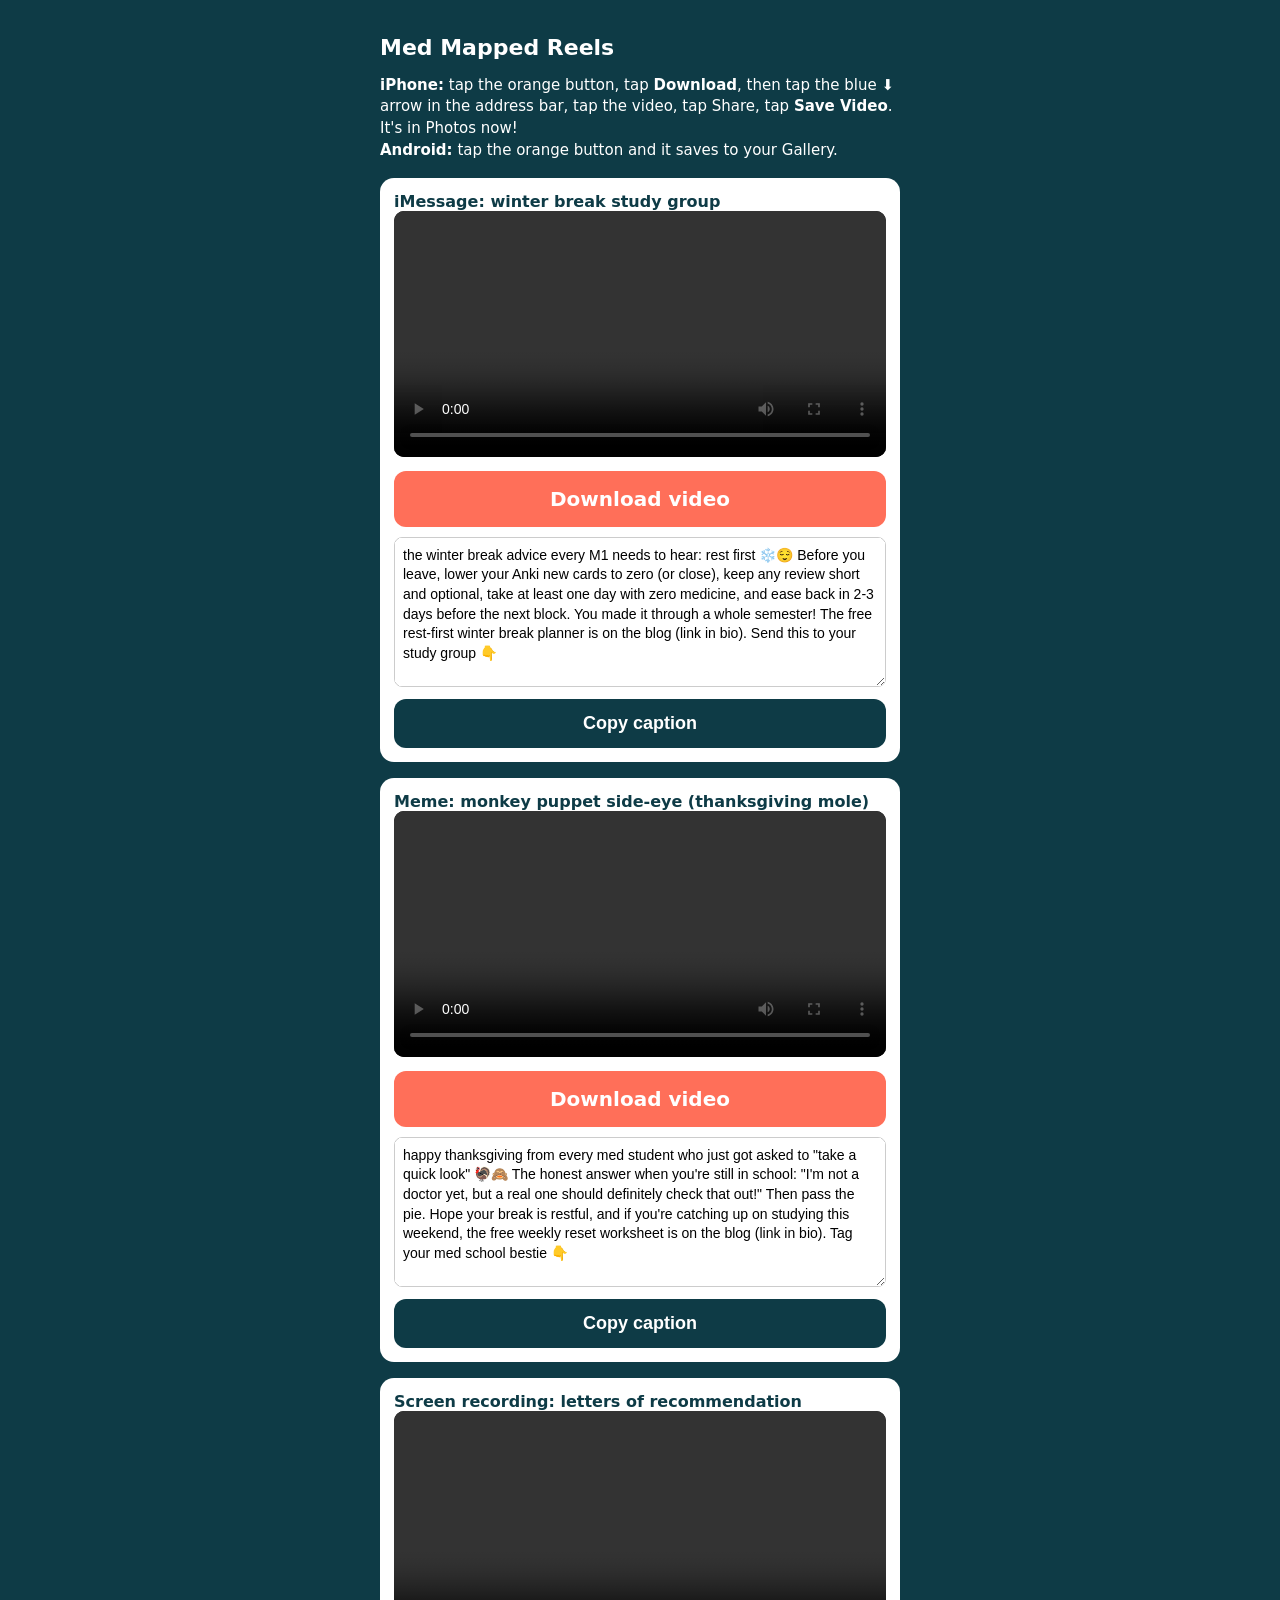
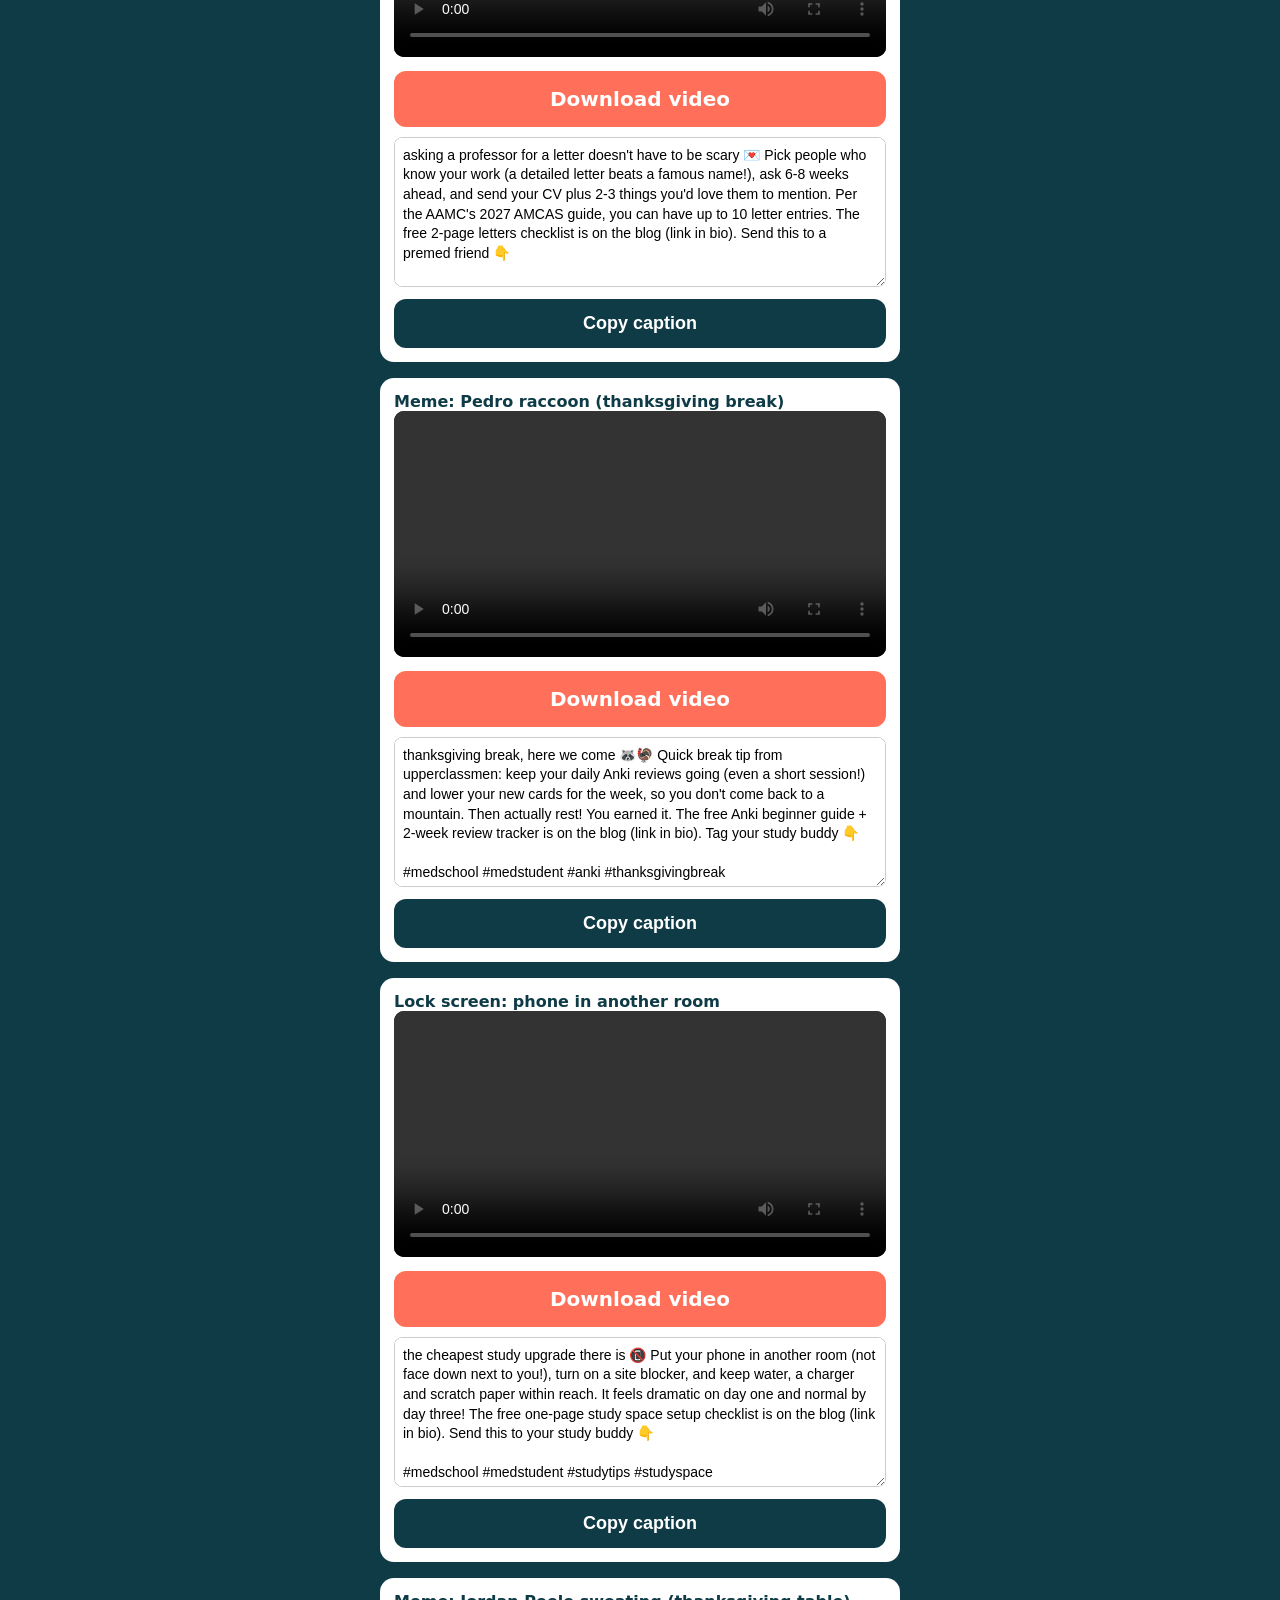
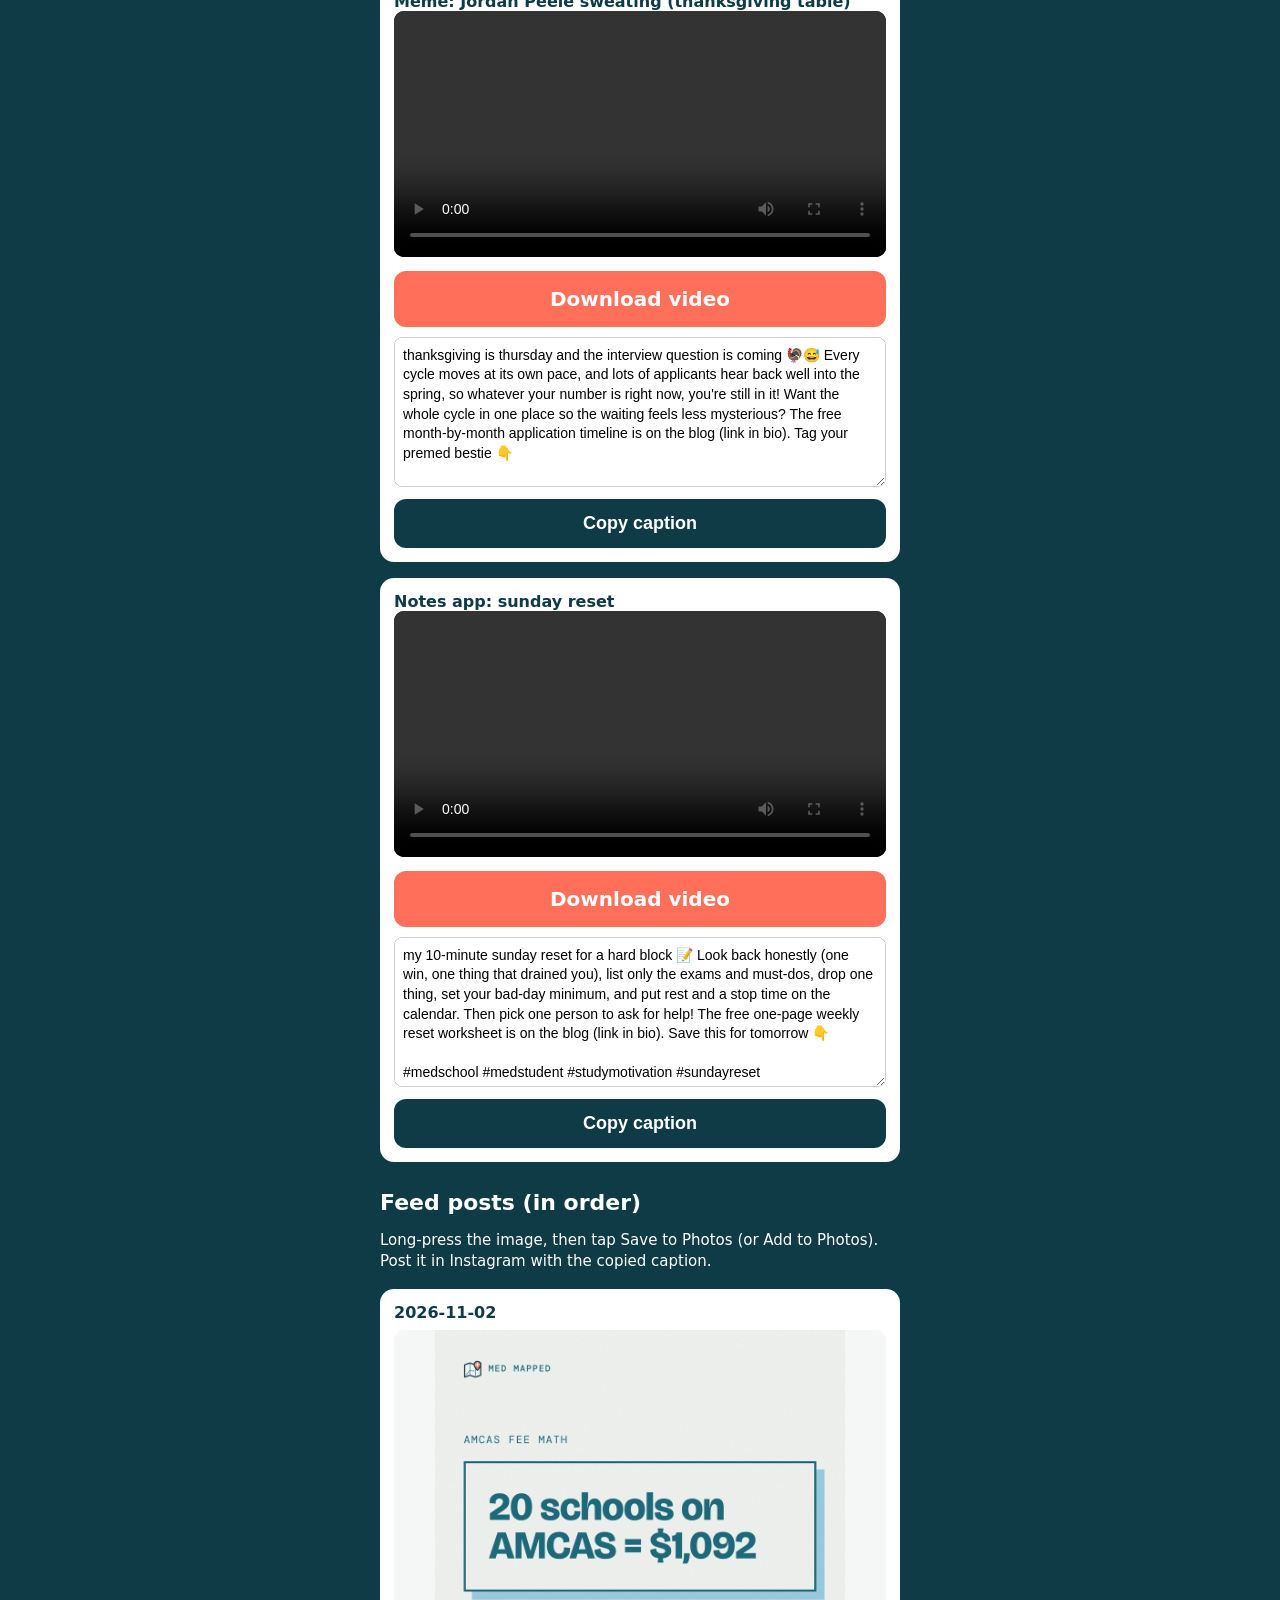
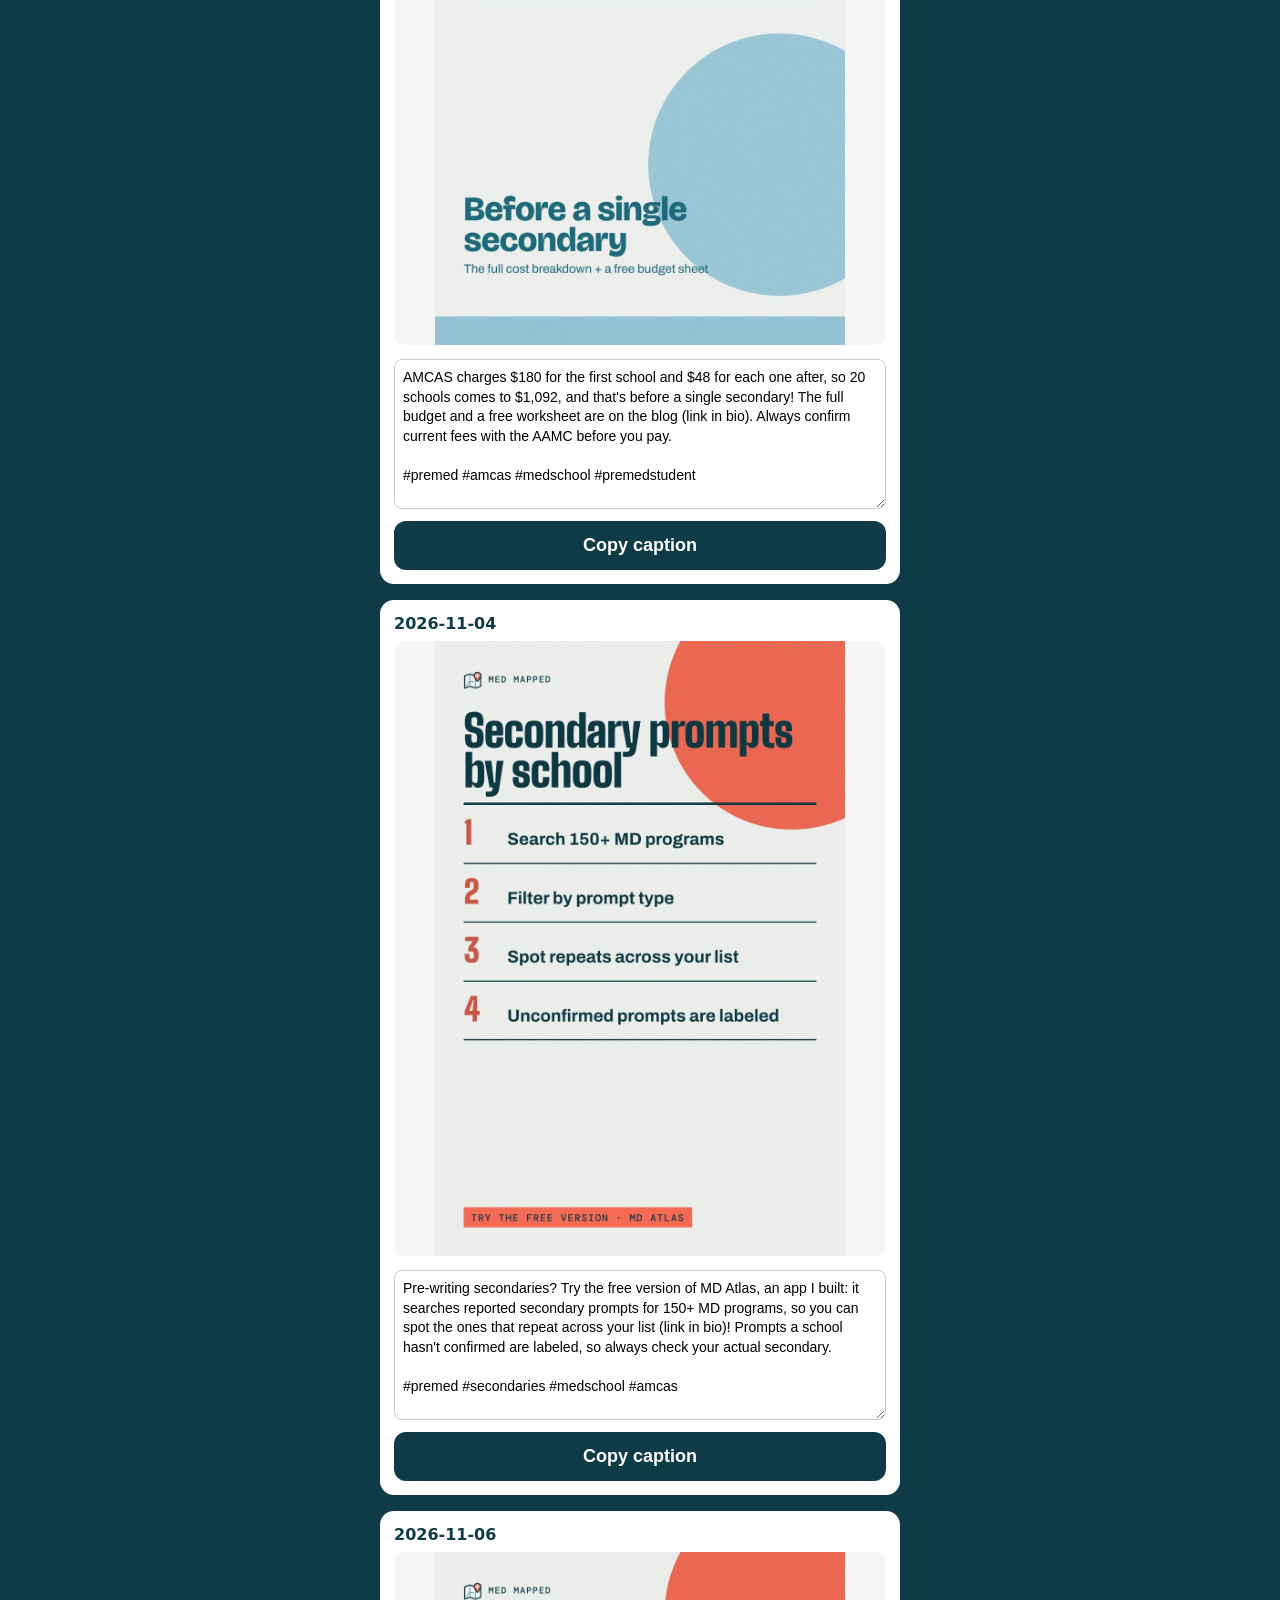
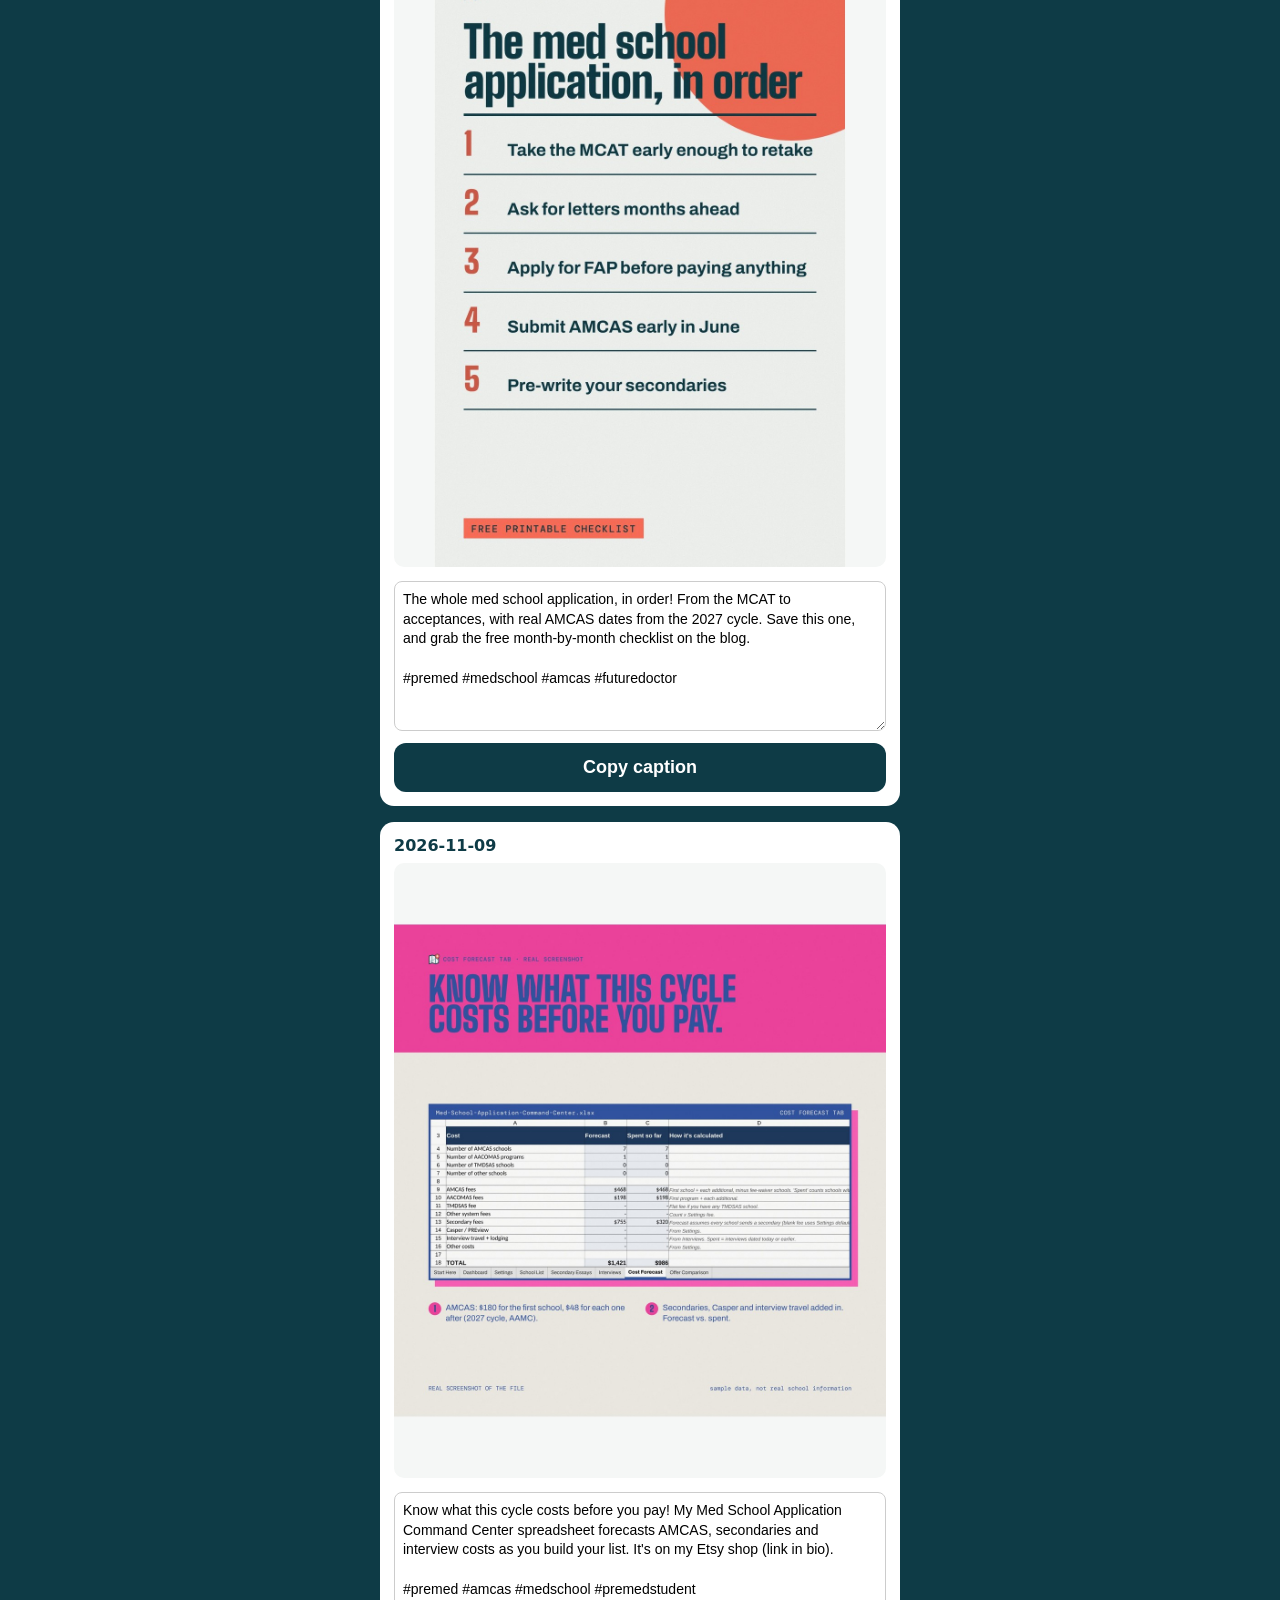
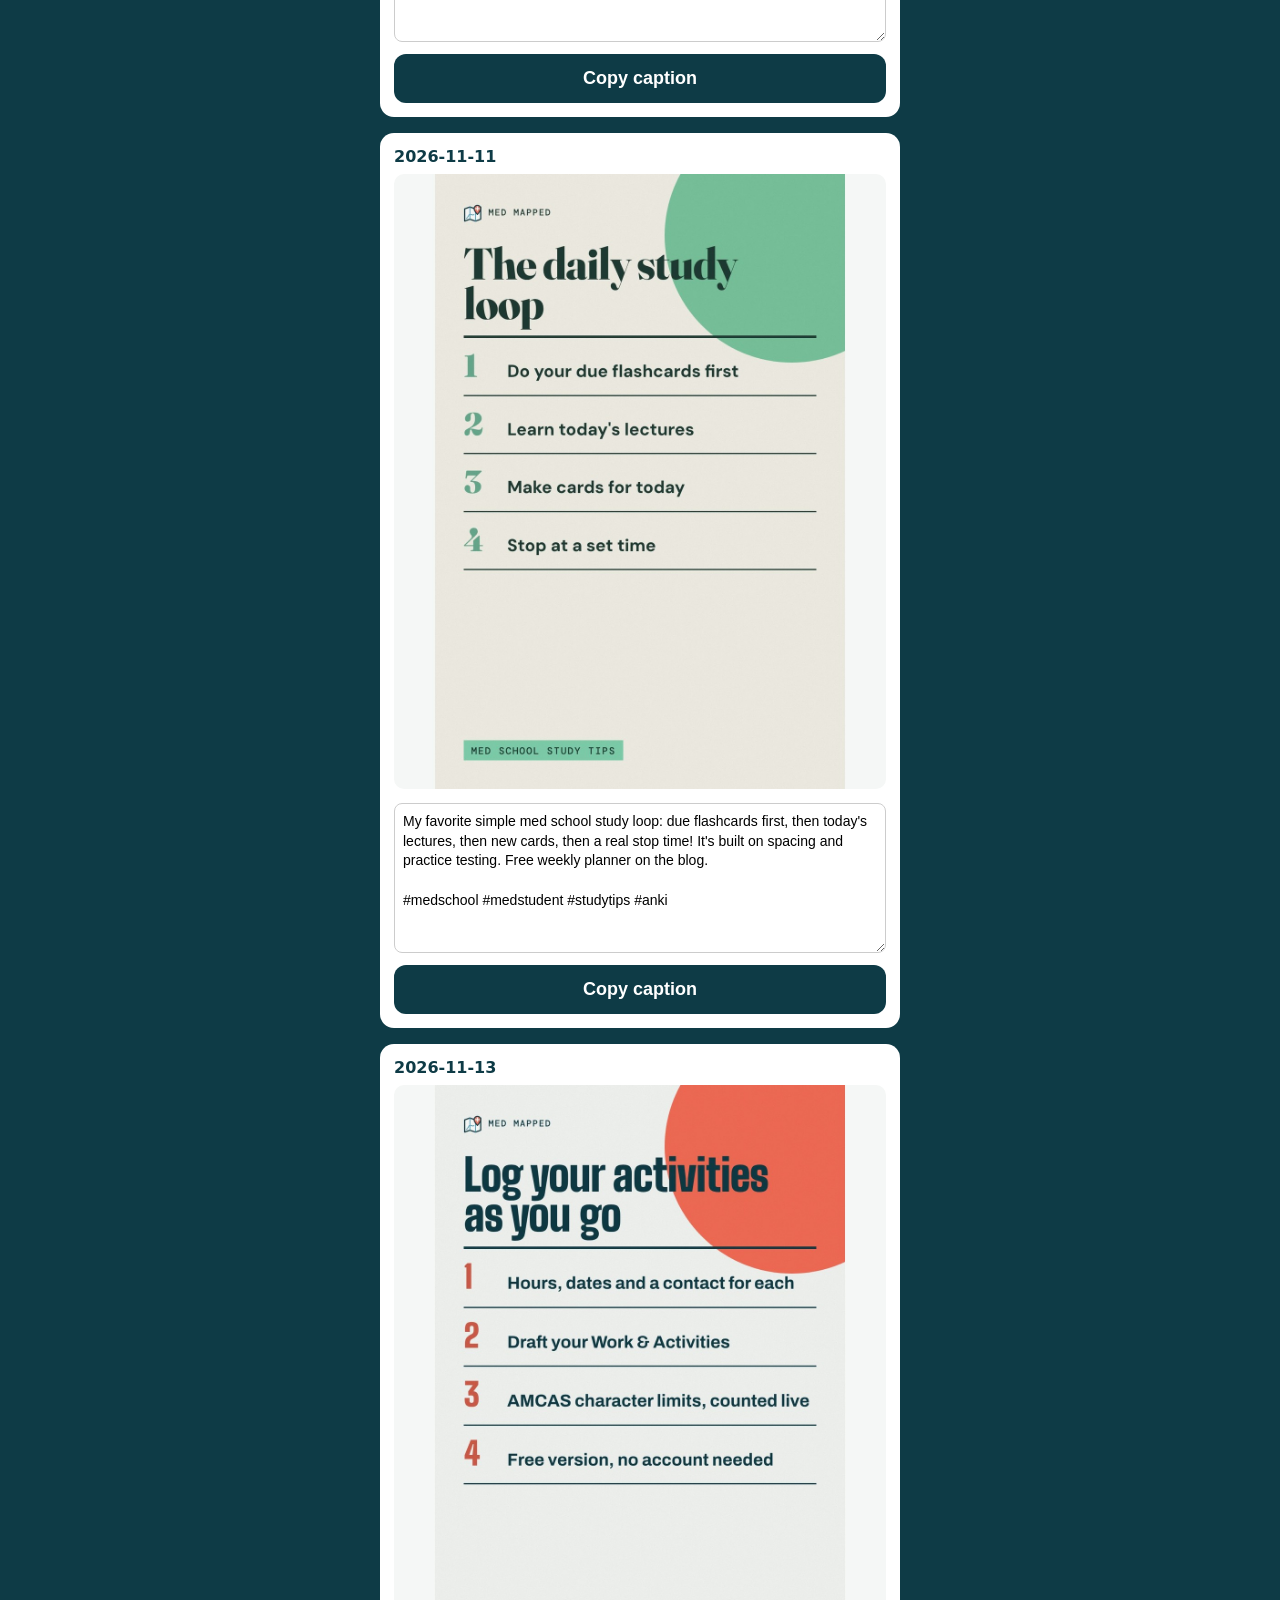
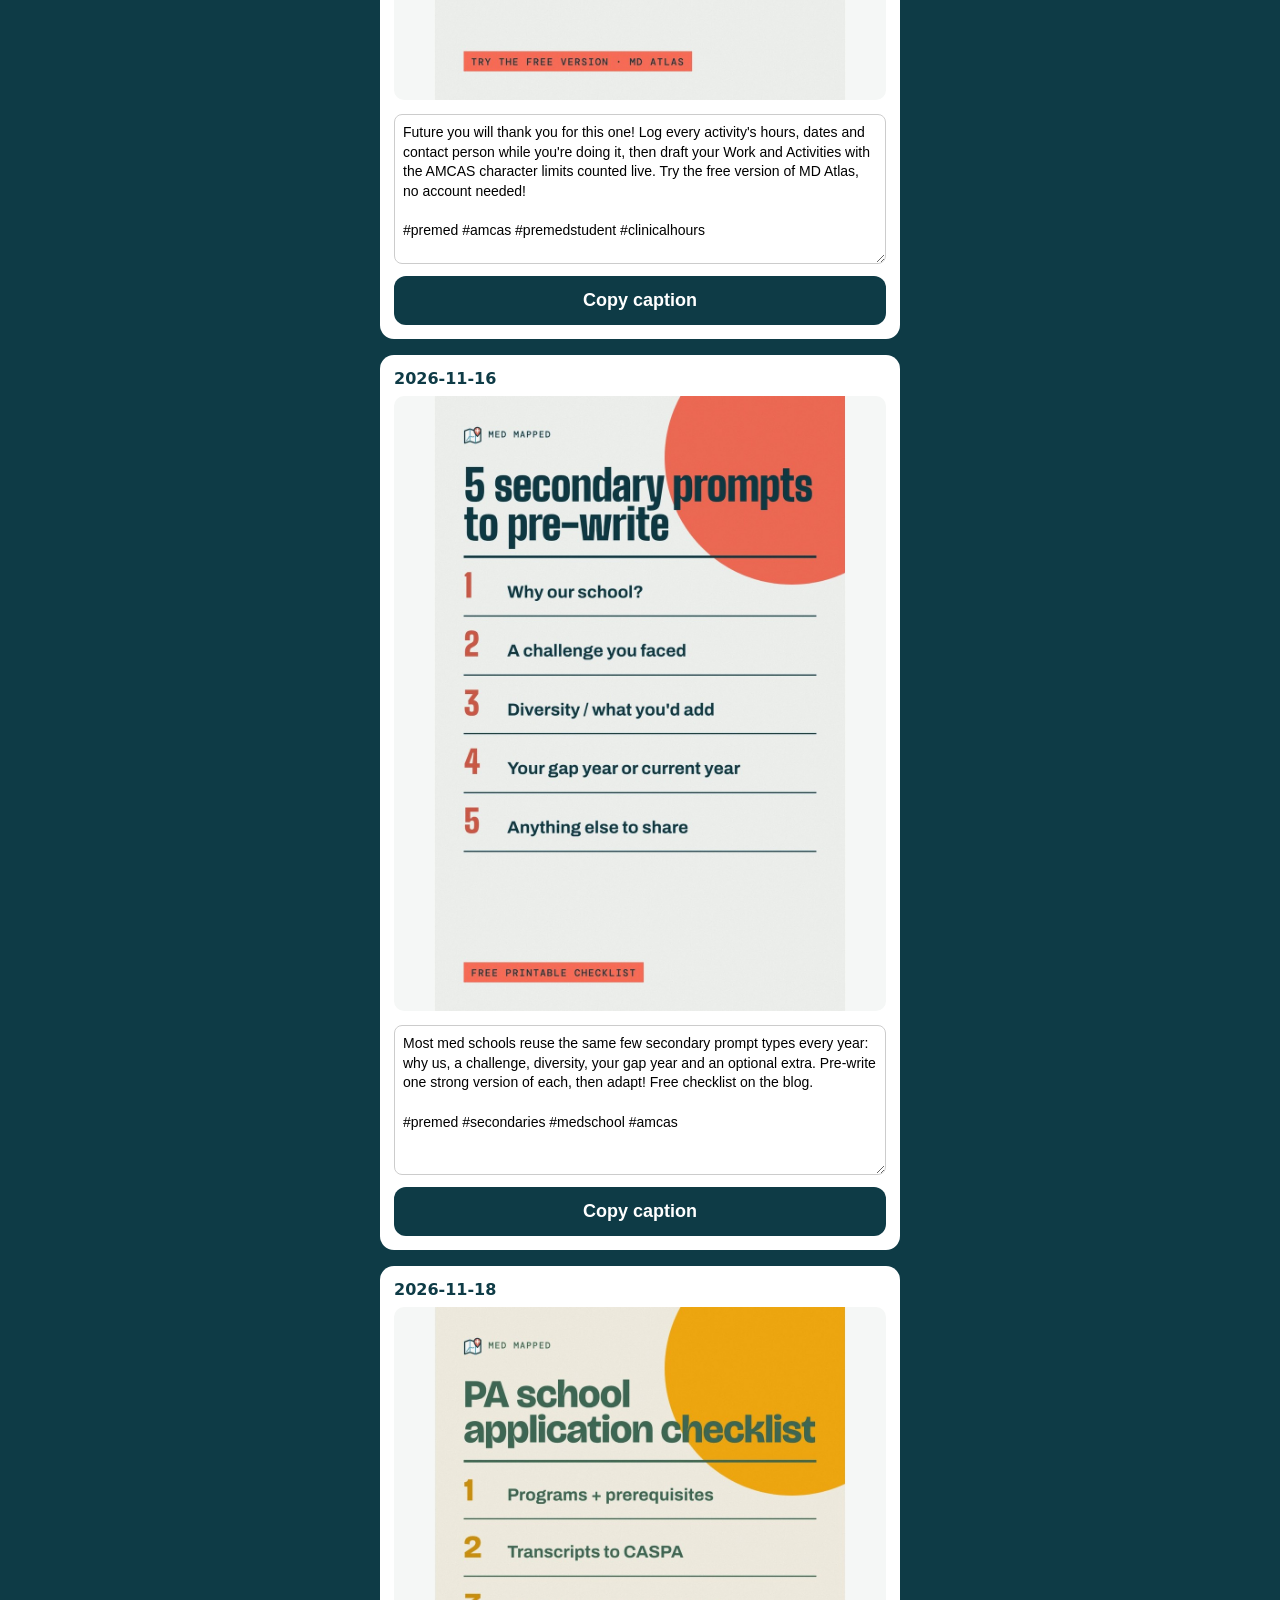
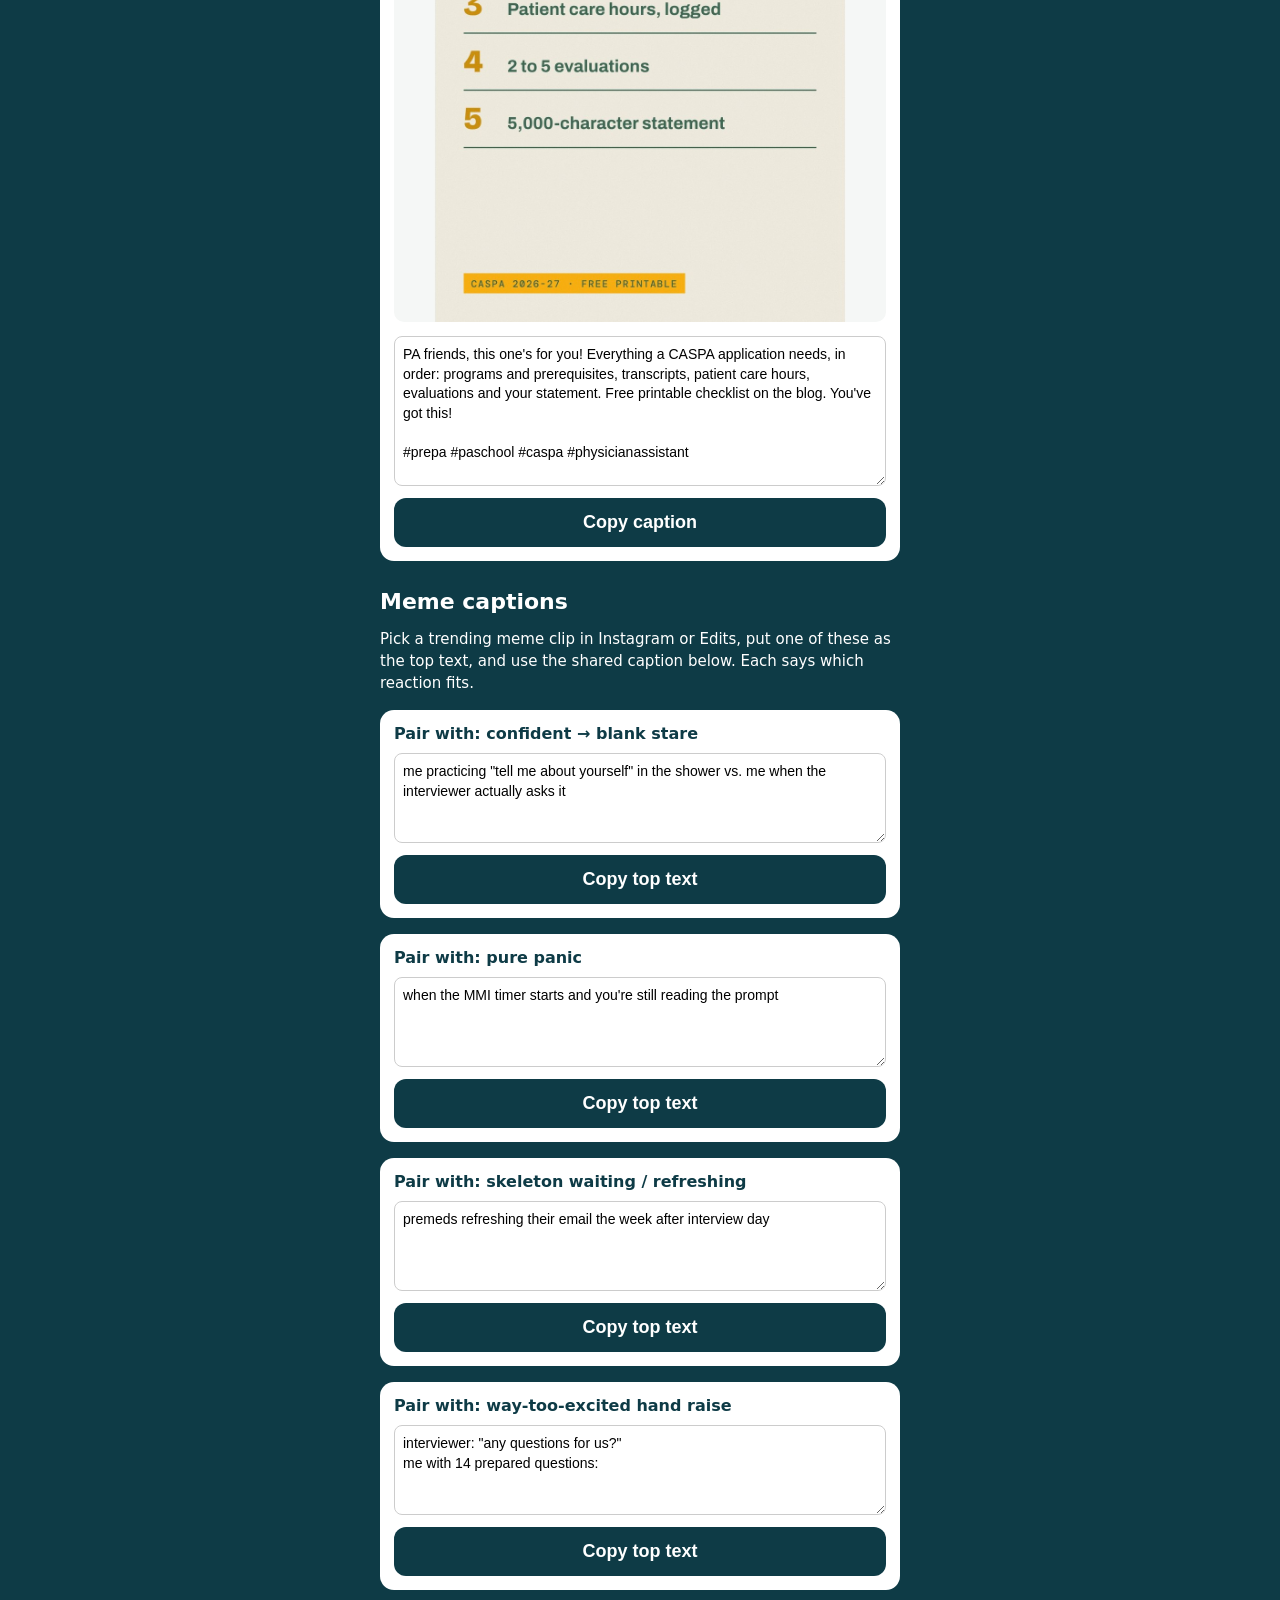
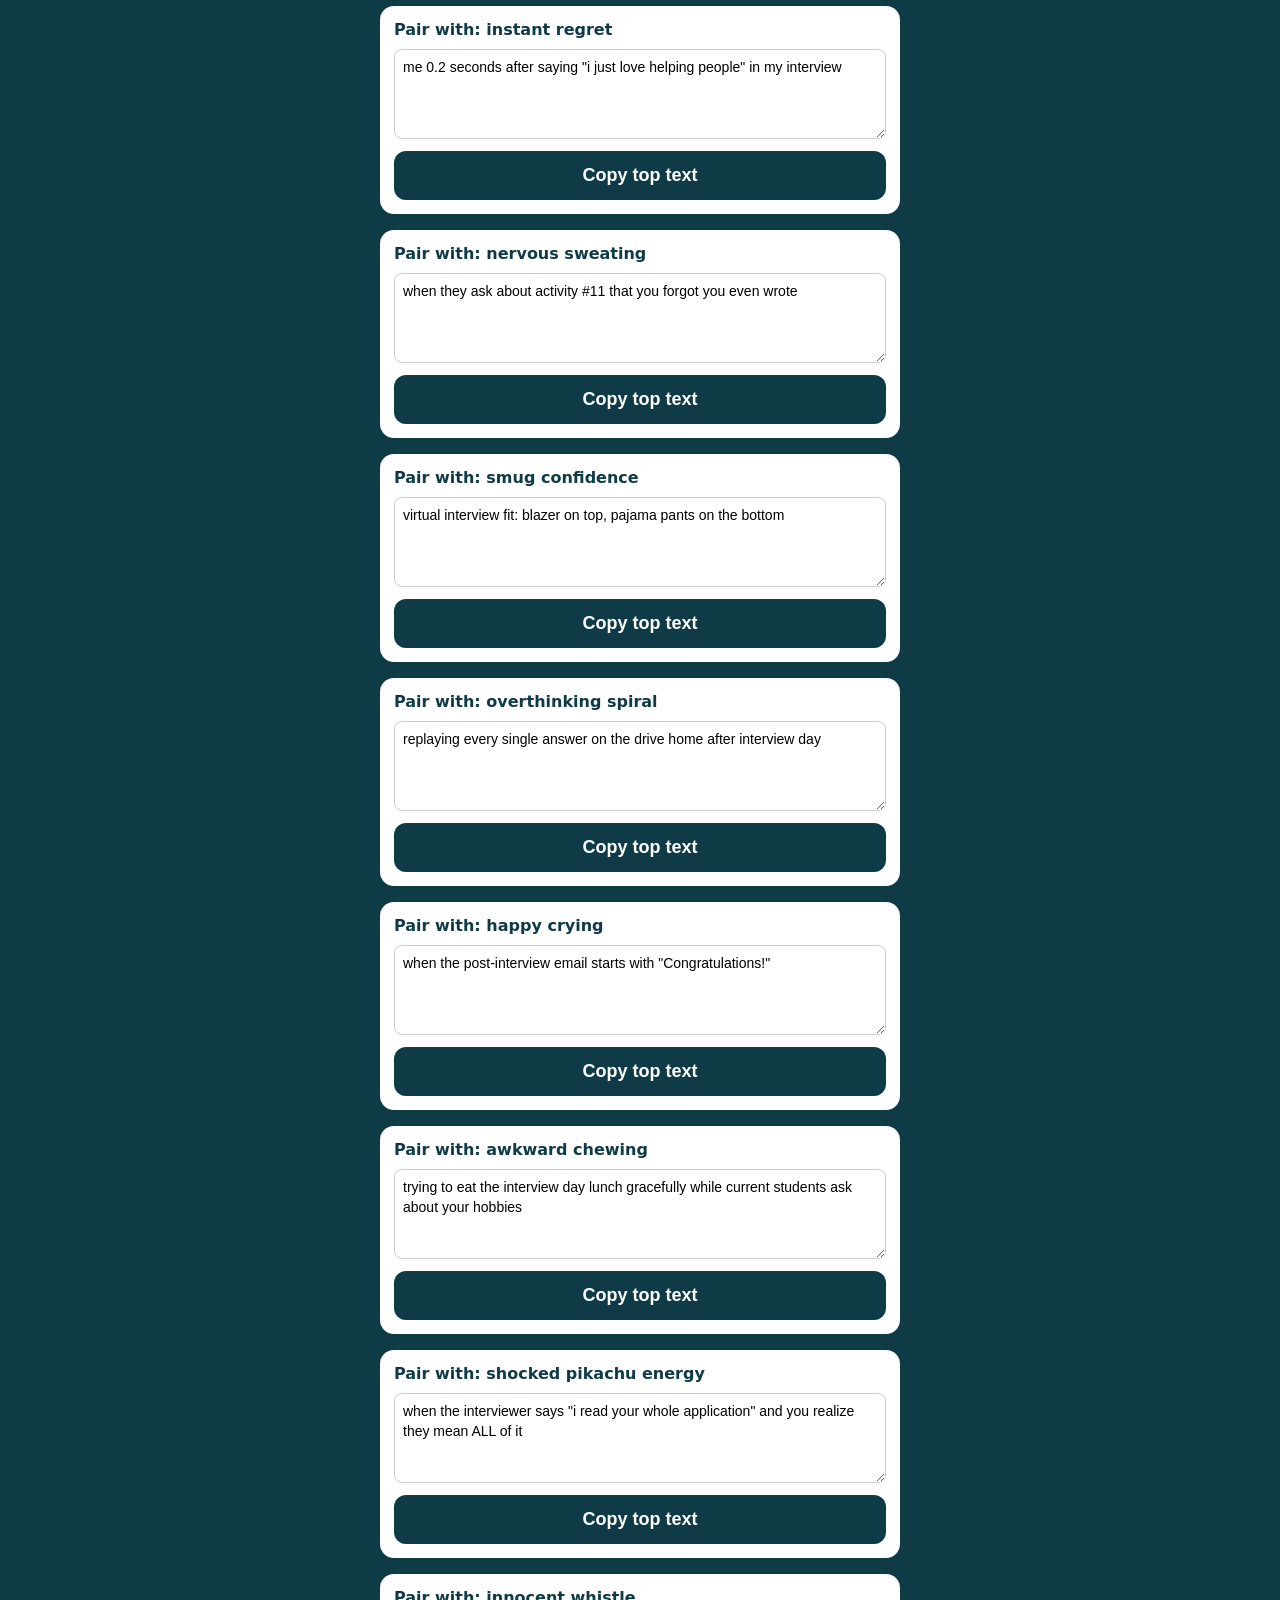
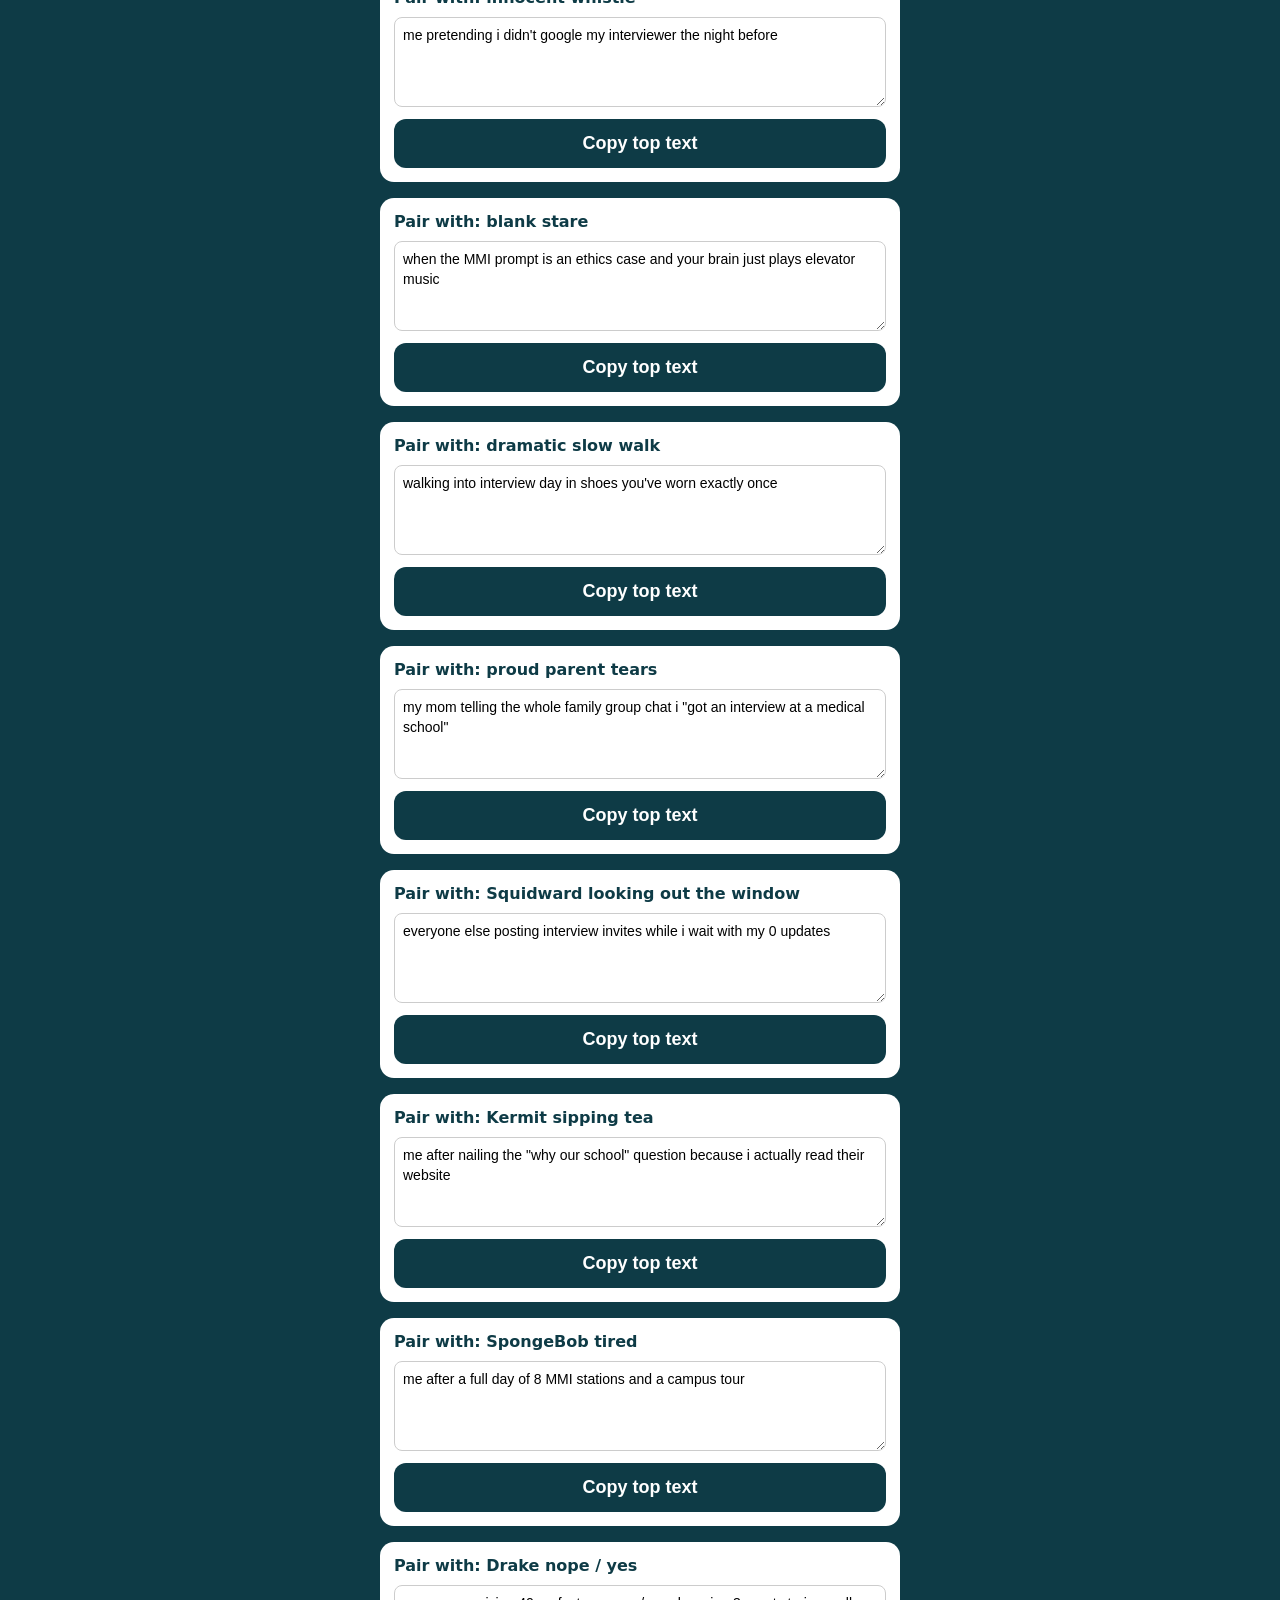
==== commit 93c82bd5: "Add reel 40 (winter break iMessage skit) and run log 2026-11-27 Co-Authored-By: Claude Opus 5.5 <nor" ====
--- a/static/social/reels/index.html
+++ b/static/social/reels/index.html
@@ -6,6 +6,10 @@
 p{font-size:15px;line-height:1.45}textarea{width:100%;height:150px;margin-top:10px;font:14px/1.4 -apple-system,sans-serif;border:1px solid #ccc;border-radius:8px;padding:8px;box-sizing:border-box}button{width:100%;margin-top:8px;padding:14px;font-size:18px;font-weight:700;border:0;border-radius:12px;background:#0e3b46;color:#fff}</style></head><body>
 <h1>Med Mapped Reels</h1>
 <p><b>iPhone:</b> tap the orange button, tap <b>Download</b>, then tap the blue ⬇ arrow in the address bar, tap the video, tap Share, tap <b>Save Video</b>. It's in Photos now!<br><b>Android:</b> tap the orange button and it saves to your Gallery.</p>
+<div class="r"><b>iMessage: winter break study group</b><video src="reel-40.mp4" controls playsinline preload="metadata"></video><a class="b" href="reel-40.mp4" download="medmapped-reel-40.mp4">Download video</a>
+<textarea id="c40" readonly>the winter break advice every M1 needs to hear: rest first ❄️😌 Before you leave, lower your Anki new cards to zero (or close), keep any review short and optional, take at least one day with zero medicine, and ease back in 2-3 days before the next block. You made it through a whole semester! The free rest-first winter break planner is on the blog (link in bio). Send this to your study group 👇
+
+#medschool #medstudent #winterbreak #anki</textarea><button onclick="navigator.clipboard.writeText(document.getElementById('c40').value);this.textContent='Copied!'">Copy caption</button></div>
 <div class="r"><b>Meme: monkey puppet side-eye (thanksgiving mole)</b><video src="reel-39.mp4" controls playsinline preload="metadata"></video><a class="b" href="reel-39.mp4" download="medmapped-reel-39.mp4">Download video</a>
 <textarea id="c39" readonly>happy thanksgiving from every med student who just got asked to &quot;take a quick look&quot; 🦃🙈 The honest answer when you&#x27;re still in school: &quot;I&#x27;m not a doctor yet, but a real one should definitely check that out!&quot; Then pass the pie. Hope your break is restful, and if you&#x27;re catching up on studying this weekend, the free weekly reset worksheet is on the blog (link in bio). Tag your med school bestie 👇
 
@@ -30,10 +34,6 @@
 <textarea id="c34" readonly>my 10-minute sunday reset for a hard block 📝 Look back honestly (one win, one thing that drained you), list only the exams and must-dos, drop one thing, set your bad-day minimum, and put rest and a stop time on the calendar. Then pick one person to ask for help! The free one-page weekly reset worksheet is on the blog (link in bio). Save this for tomorrow 👇
 
 #medschool #medstudent #studymotivation #sundayreset</textarea><button onclick="navigator.clipboard.writeText(document.getElementById('c34').value);this.textContent='Copied!'">Copy caption</button></div>
-<div class="r"><b>Meme: Leo cheers (bad-day minimum)</b><video src="reel-33.mp4" controls playsinline preload="metadata"></video><a class="b" href="reel-33.mp4" download="medmapped-reel-33.mp4">Download video</a>
-<textarea id="c33" readonly>bad-day minimums count 🥂 In a hard block, decide ahead of time what the bare minimum looks like (your reviews, one lecture, dinner, sleep). On rough days you do just that and call it a win! And if you&#x27;ve felt low for a while, reach out to your school&#x27;s wellness services. The free 10-minute weekly reset worksheet is on the blog (link in bio). Send this to a friend in a hard block 👇
-
-#medschool #medstudent #studymotivation #medschoollife</textarea><button onclick="navigator.clipboard.writeText(document.getElementById('c33').value);this.textContent='Copied!'">Copy caption</button></div>
 <h1 style="margin-top:28px">Feed posts (in order)</h1><p>Long-press the image, then tap Save to Photos (or Add to Photos). Post it in Instagram with the copied caption.</p>
 <div class="r"><b>2026-11-02</b><img src="../ig-batch1/02-amcas-cost.jpg" style="width:100%;border-radius:10px;margin-top:8px" alt=""><textarea id="f0" readonly>AMCAS charges $180 for the first school and $48 for each one after, so 20 schools comes to $1,092, and that&#x27;s before a single secondary! The full budget and a free worksheet are on the blog (link in bio). Always confirm current fees with the AAMC before you pay.
 
@@ -155,6 +155,9 @@
 <div class="r"><b>Pair with: Homer napping</b><textarea id="m90" readonly style="height:90px">me after my second plate of stuffing, pretending i&#x27;ll do anki tonight</textarea><button onclick="navigator.clipboard.writeText(document.getElementById('m90').value);this.textContent='Copied!'">Copy top text</button></div>
 <div class="r"><b>Pair with: Kermit typing fast</b><textarea id="m91" readonly style="height:90px">me answering the family group chat&#x27;s &quot;so when do you find out&quot; texts</textarea><button onclick="navigator.clipboard.writeText(document.getElementById('m91').value);this.textContent='Copied!'">Copy top text</button></div>
 <div class="r"><b>Pair with: Baby Yoda sipping</b><textarea id="m92" readonly style="height:90px">me watching my cousin explain the mcat to grandma (wrong)</textarea><button onclick="navigator.clipboard.writeText(document.getElementById('m92').value);this.textContent='Copied!'">Copy top text</button></div>
+<div class="r"><b>Pair with: Spongebob &quot;ight imma head out&quot;</b><textarea id="m93" readonly style="height:90px">me after my last final before winter break</textarea><button onclick="navigator.clipboard.writeText(document.getElementById('m93').value);this.textContent='Copied!'">Copy top text</button></div>
+<div class="r"><b>Pair with: Cat in a blanket burrito</b><textarea id="m94" readonly style="height:90px">day 1 of winter break, new cards set to zero</textarea><button onclick="navigator.clipboard.writeText(document.getElementById('m94').value);this.textContent='Copied!'">Copy top text</button></div>
+<div class="r"><b>Pair with: Elmo rise (fire)</b><textarea id="m95" readonly style="height:90px">my anki reviews if i skip all of winter break</textarea><button onclick="navigator.clipboard.writeText(document.getElementById('m95').value);this.textContent='Copied!'">Copy top text</button></div>
 <div class="r"><b>Post caption for any meme</b><textarea id="mc" readonly>interview season has us all like this 😭 Tag your premed bestie who&#x27;s interviewing right now! Tracking your interviews and practicing the classics? Try the free version of MD Atlas (link in bio)!
 
 #premed #medschoolinterview #premedmemes #medschool #premedlife</textarea><button onclick="navigator.clipboard.writeText(document.getElementById('mc').value);this.textContent='Copied!'">Copy caption</button></div>
